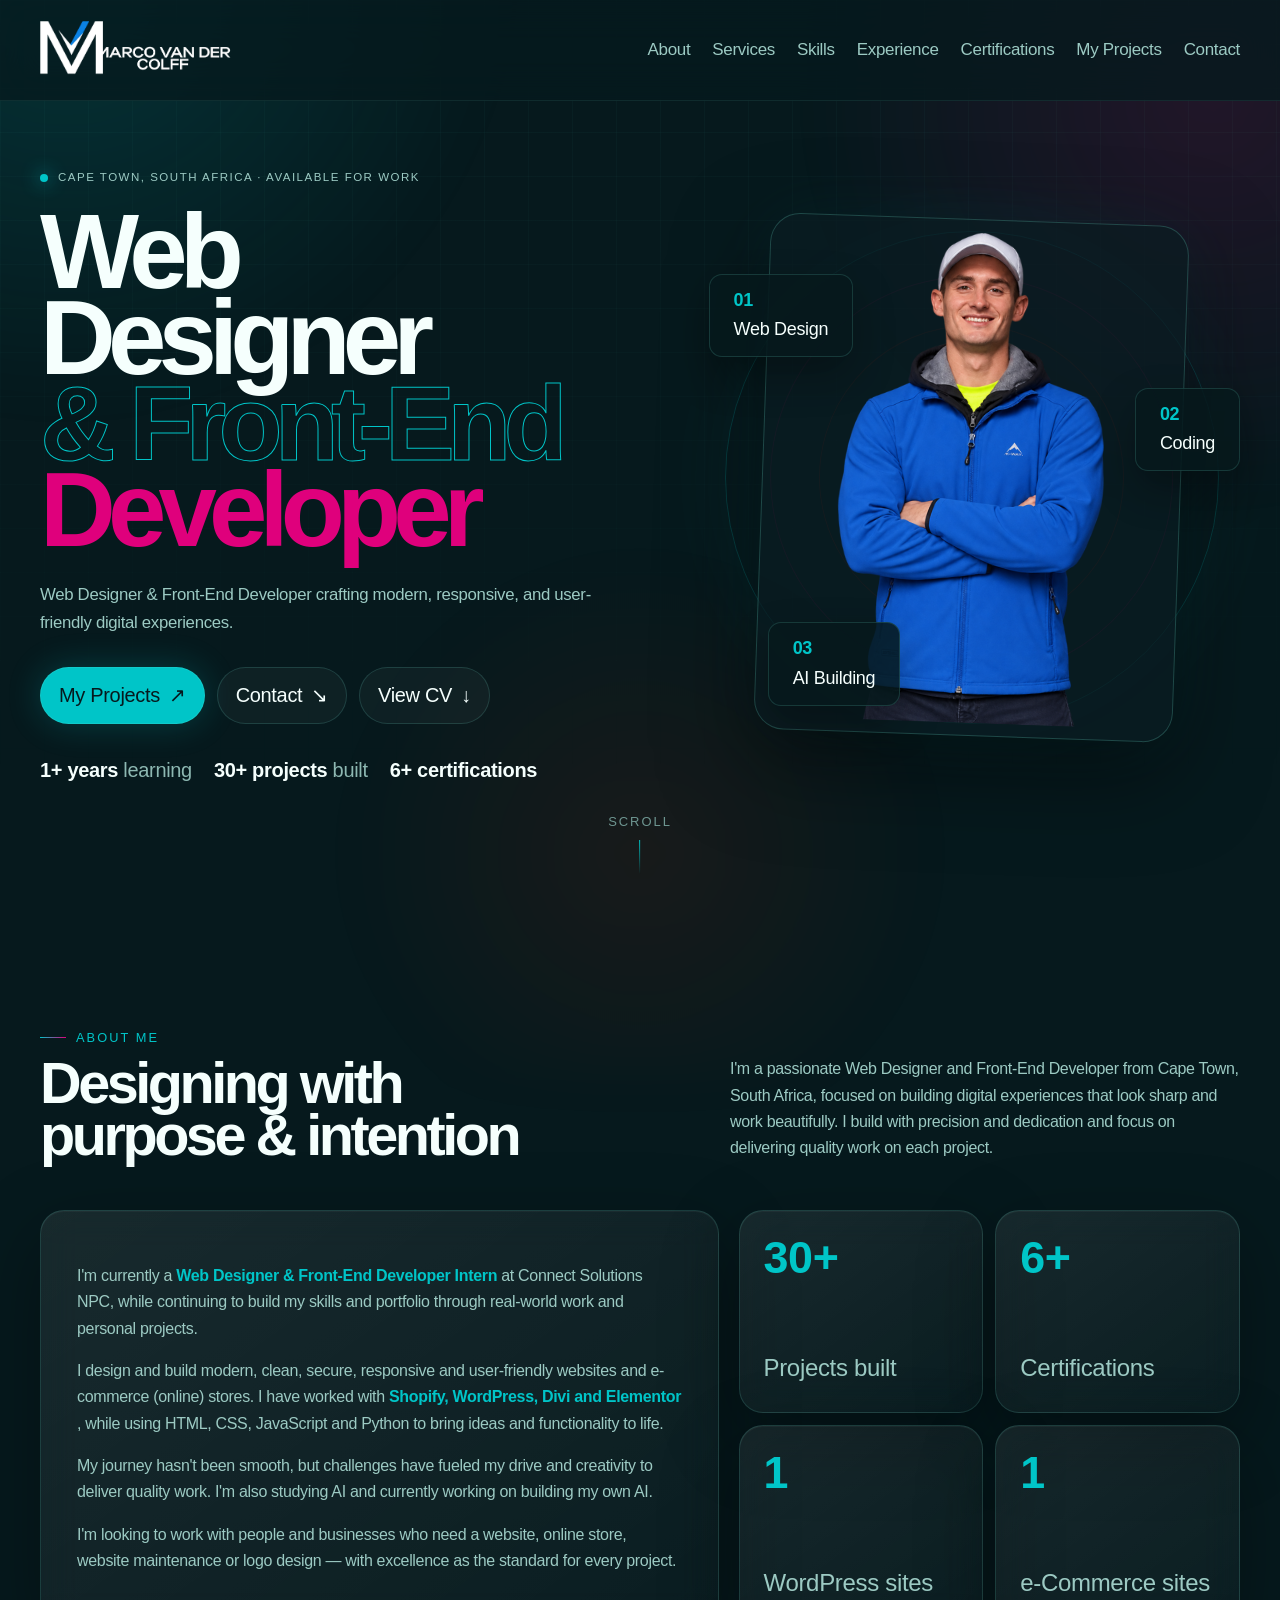
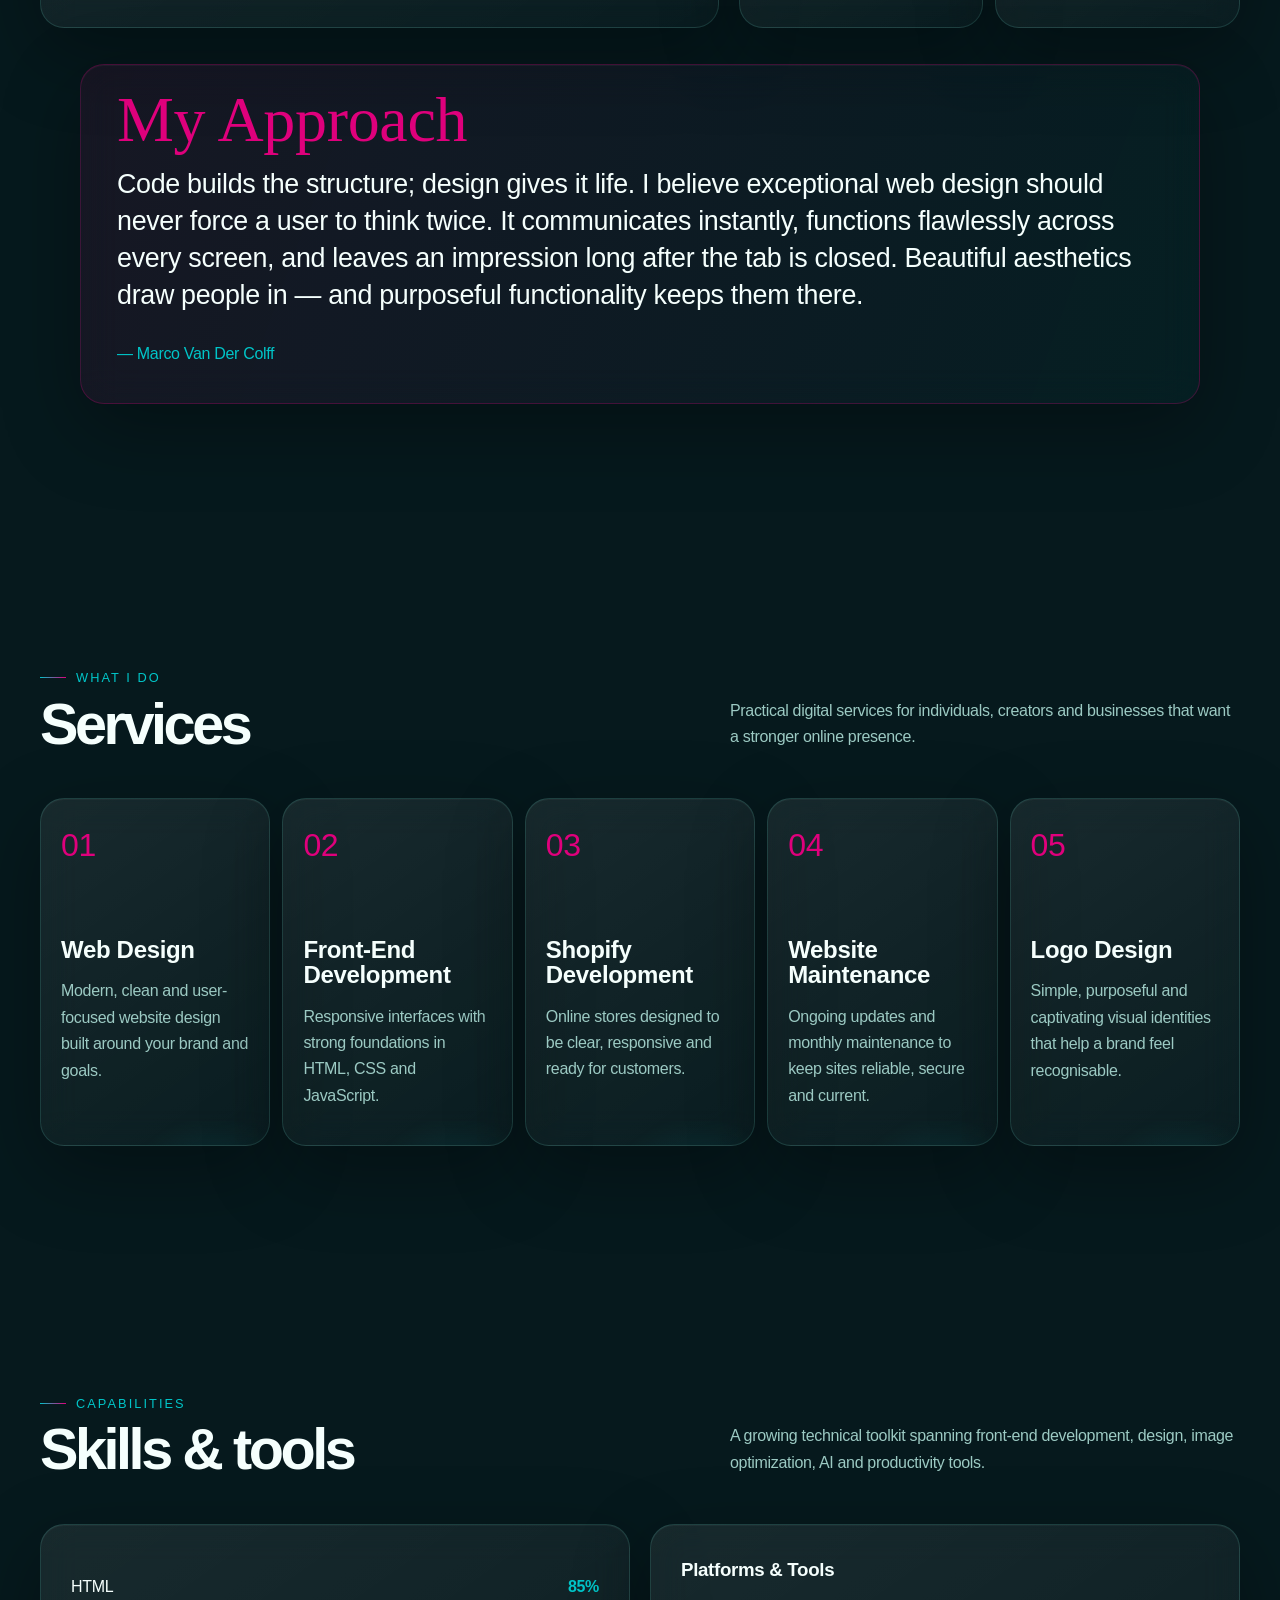
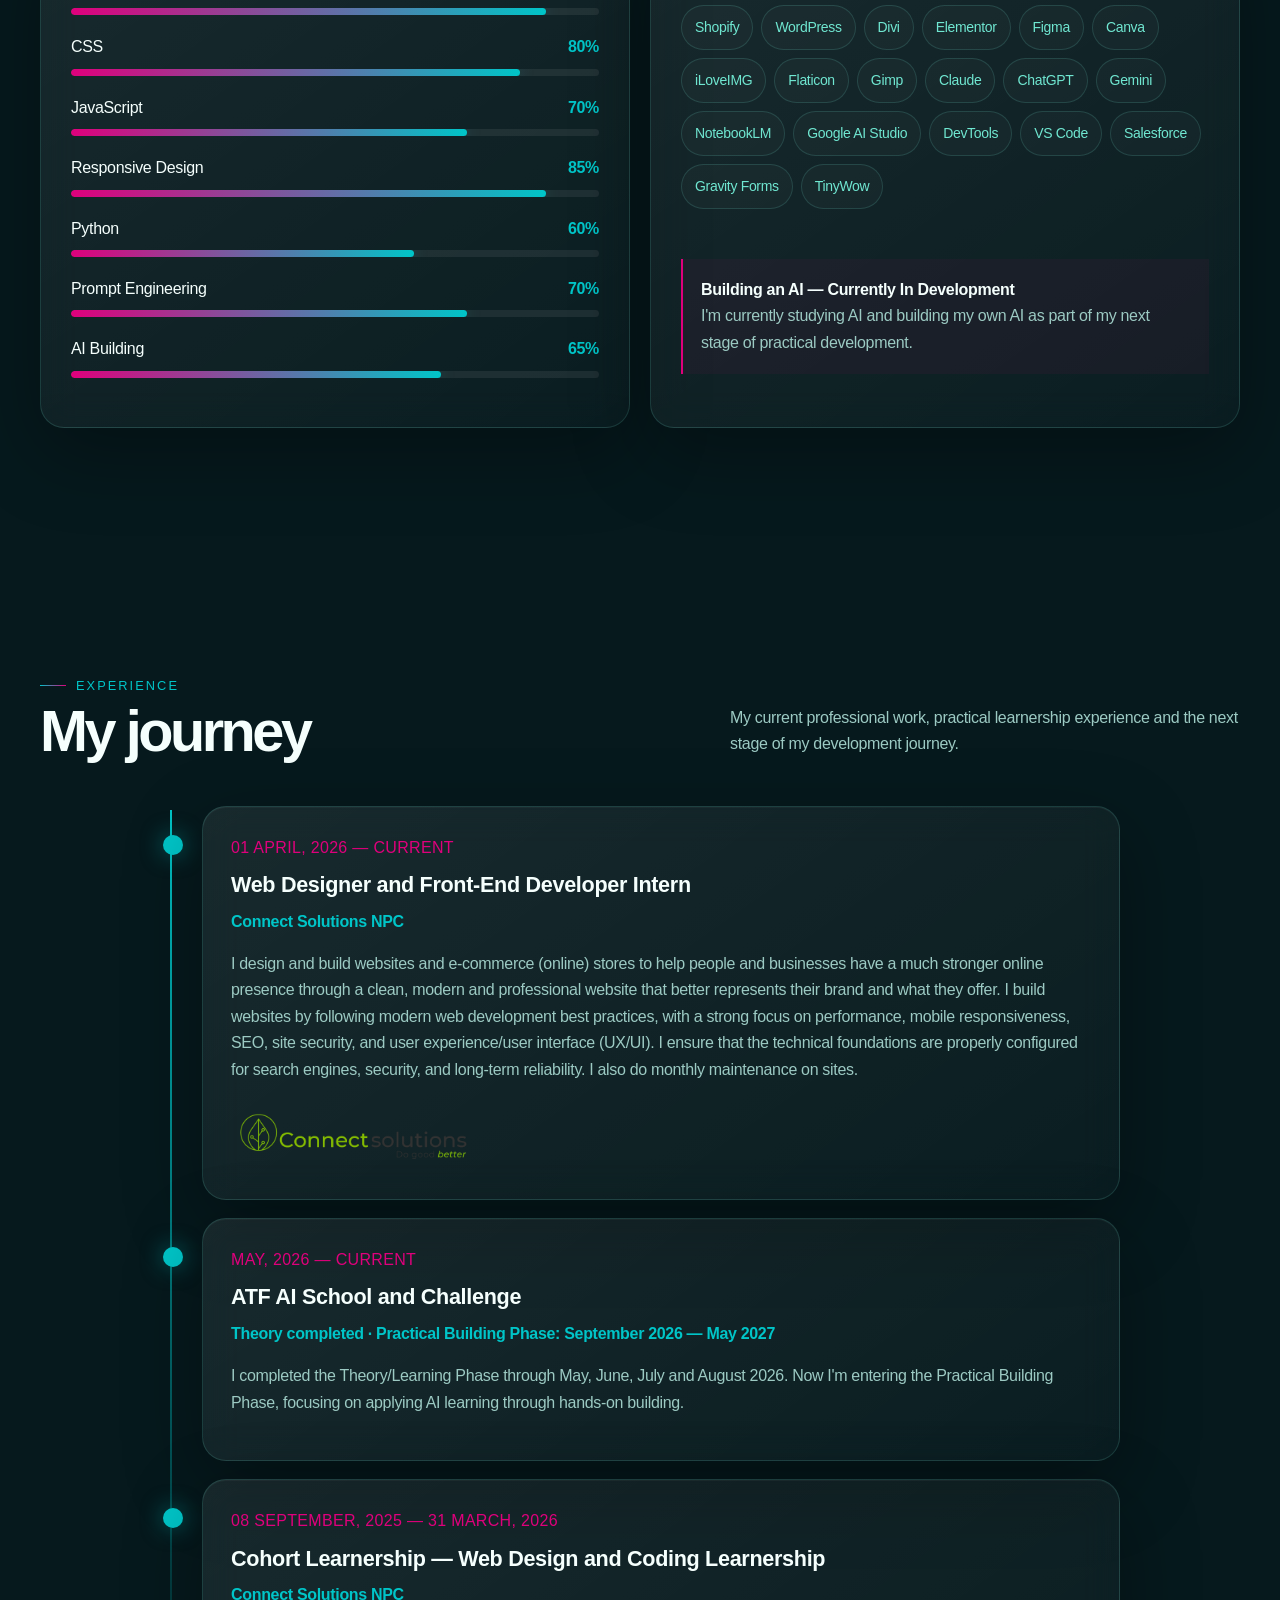
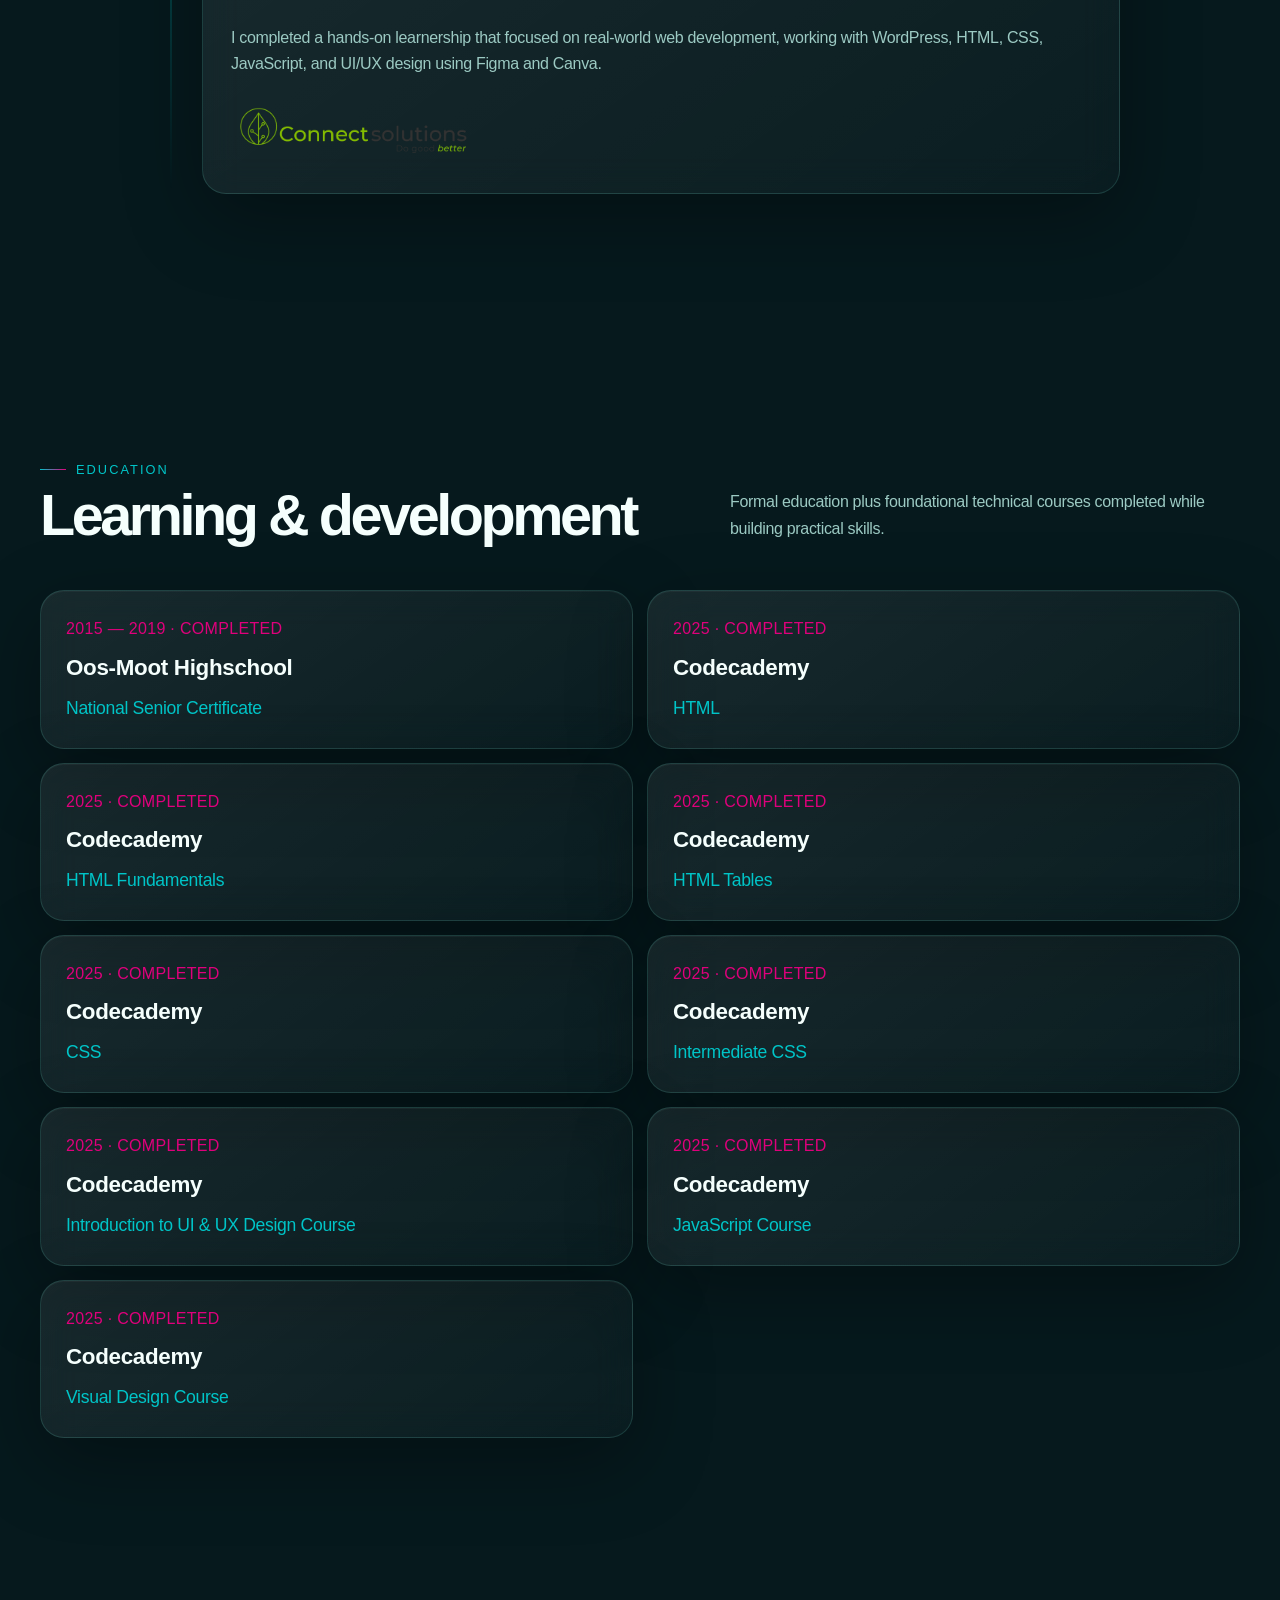
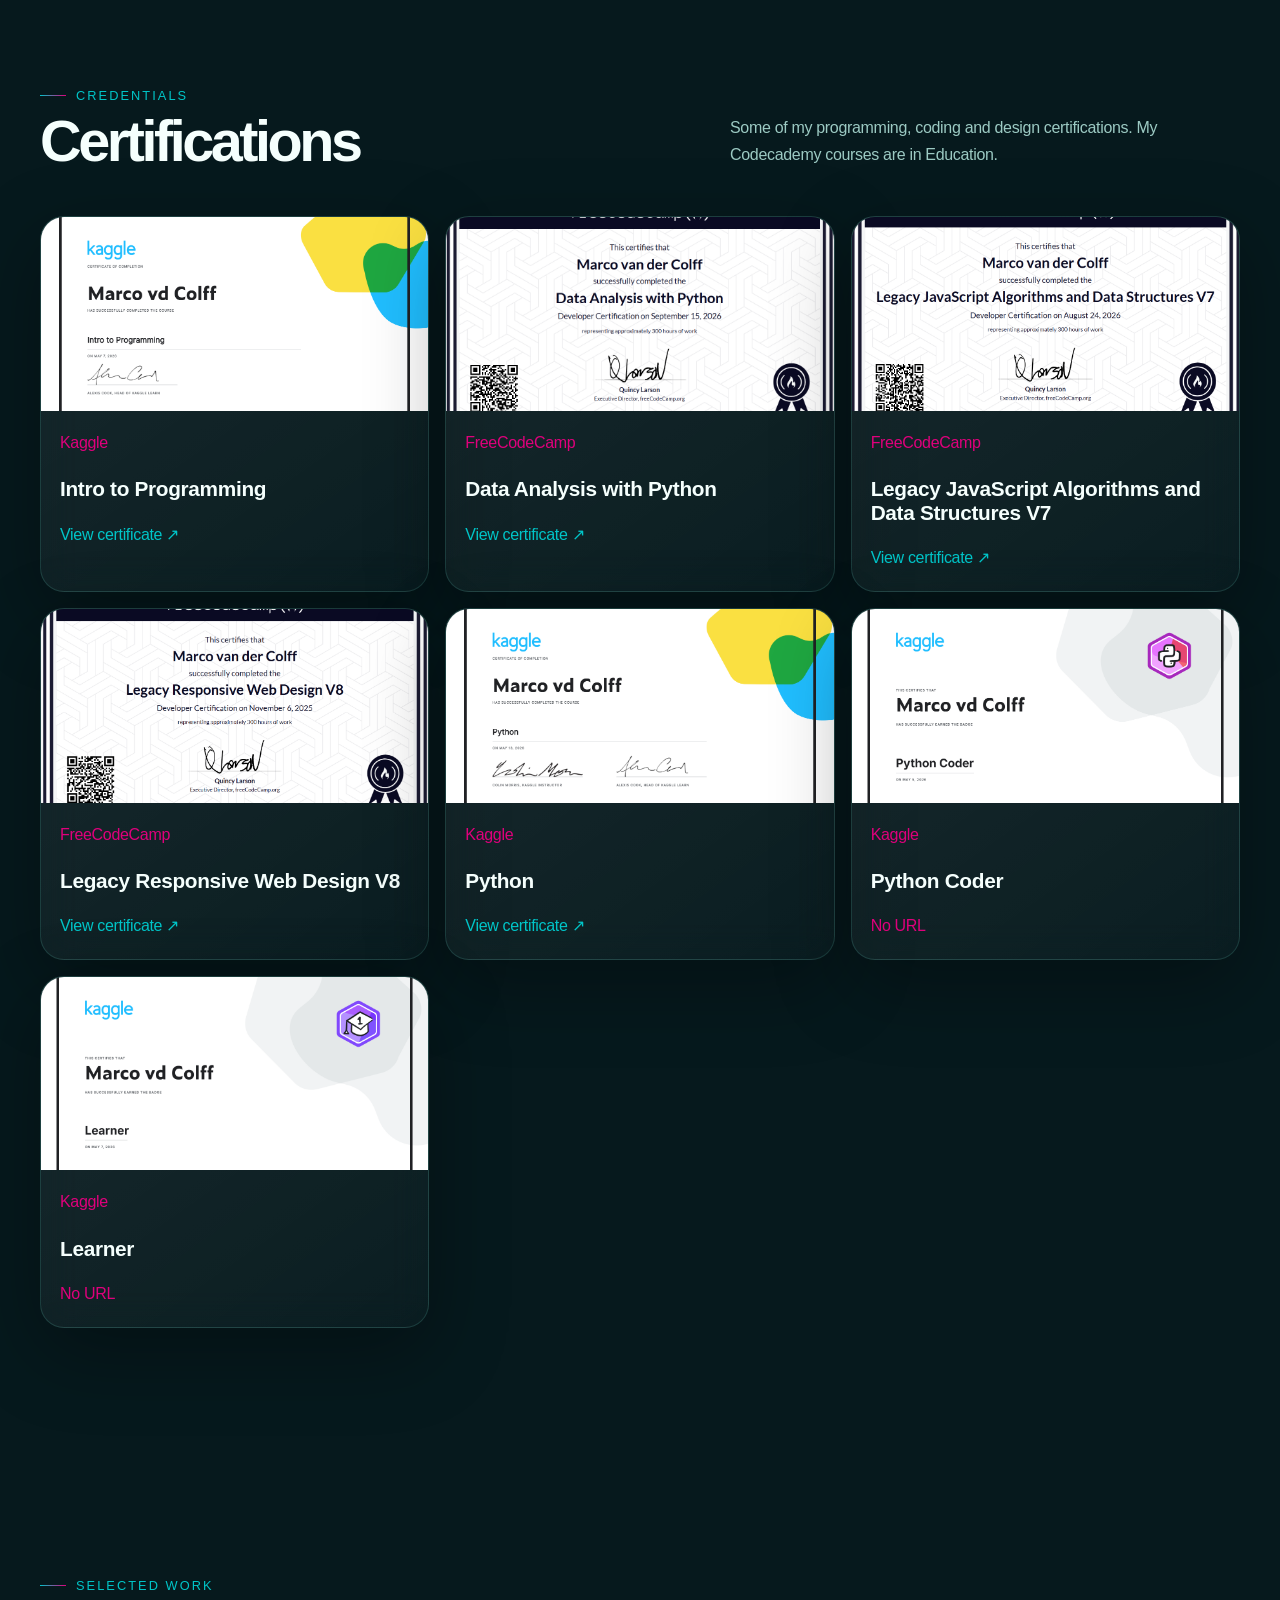
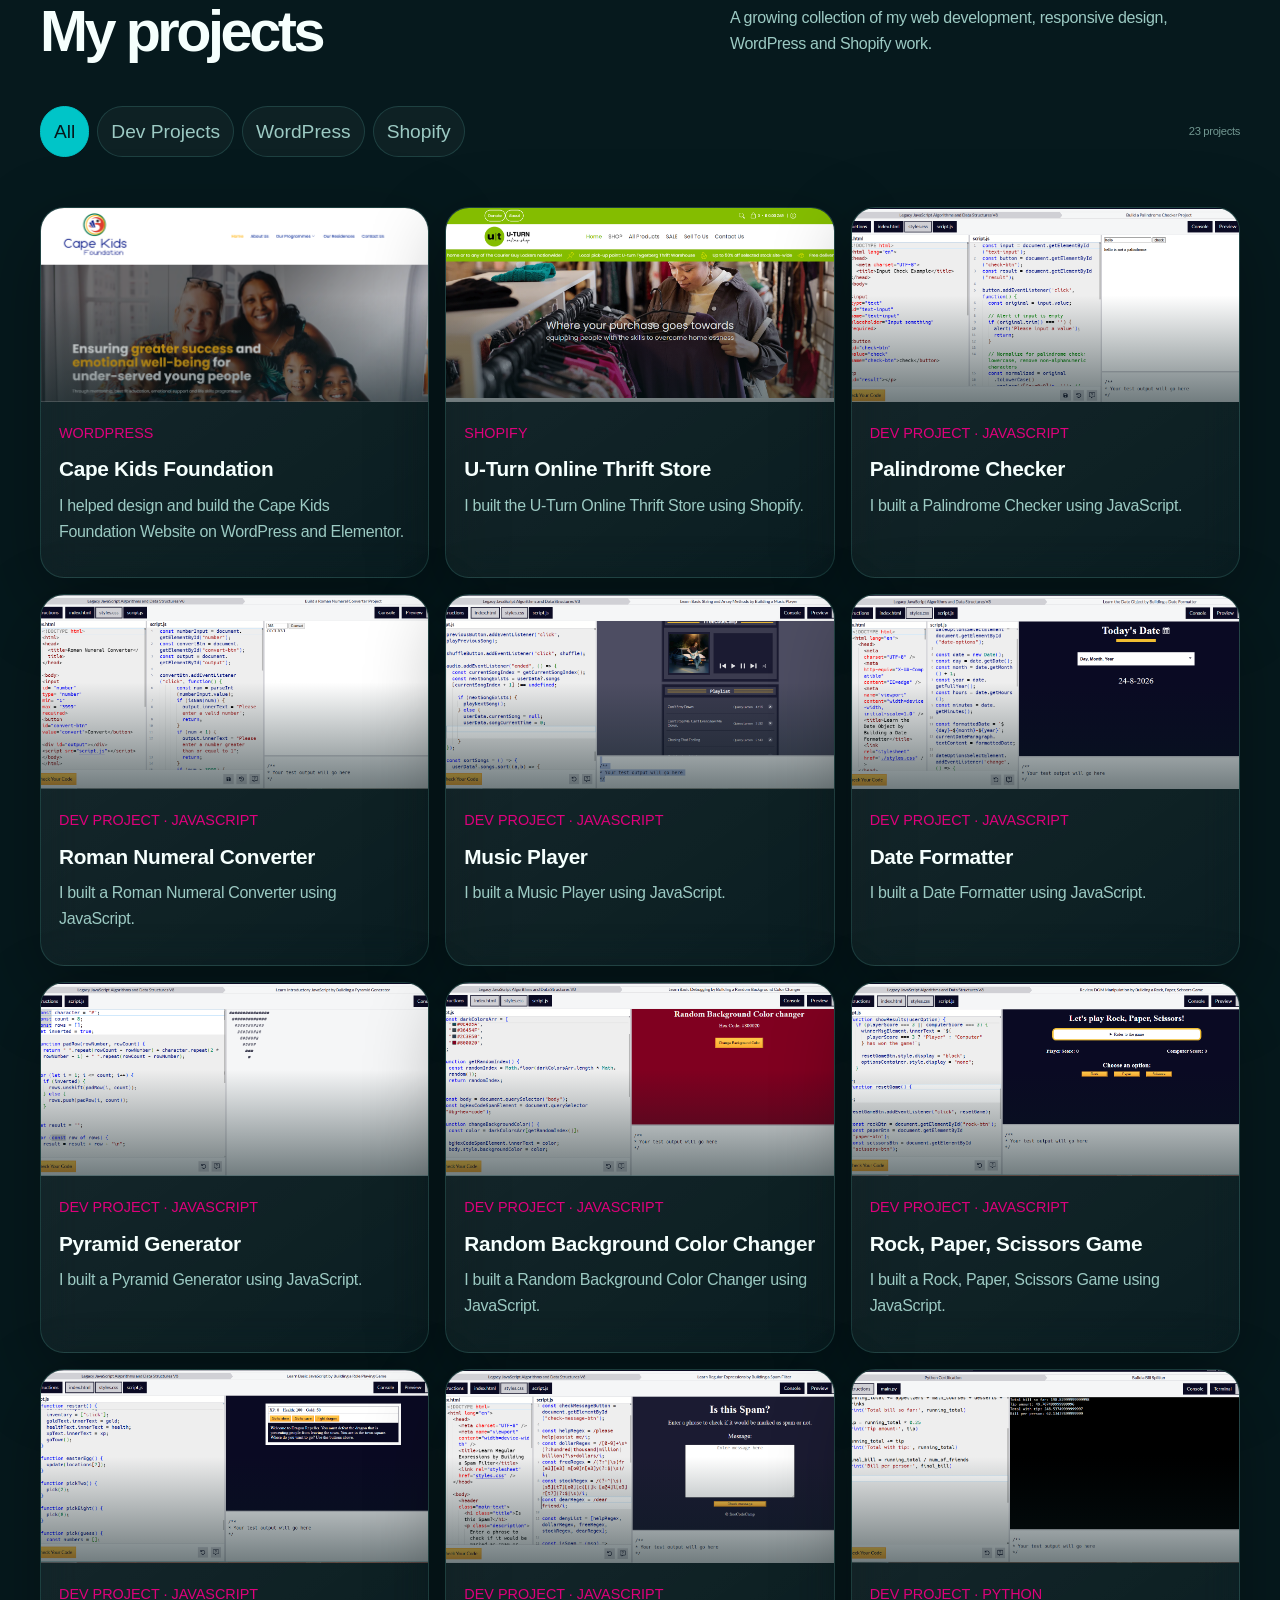
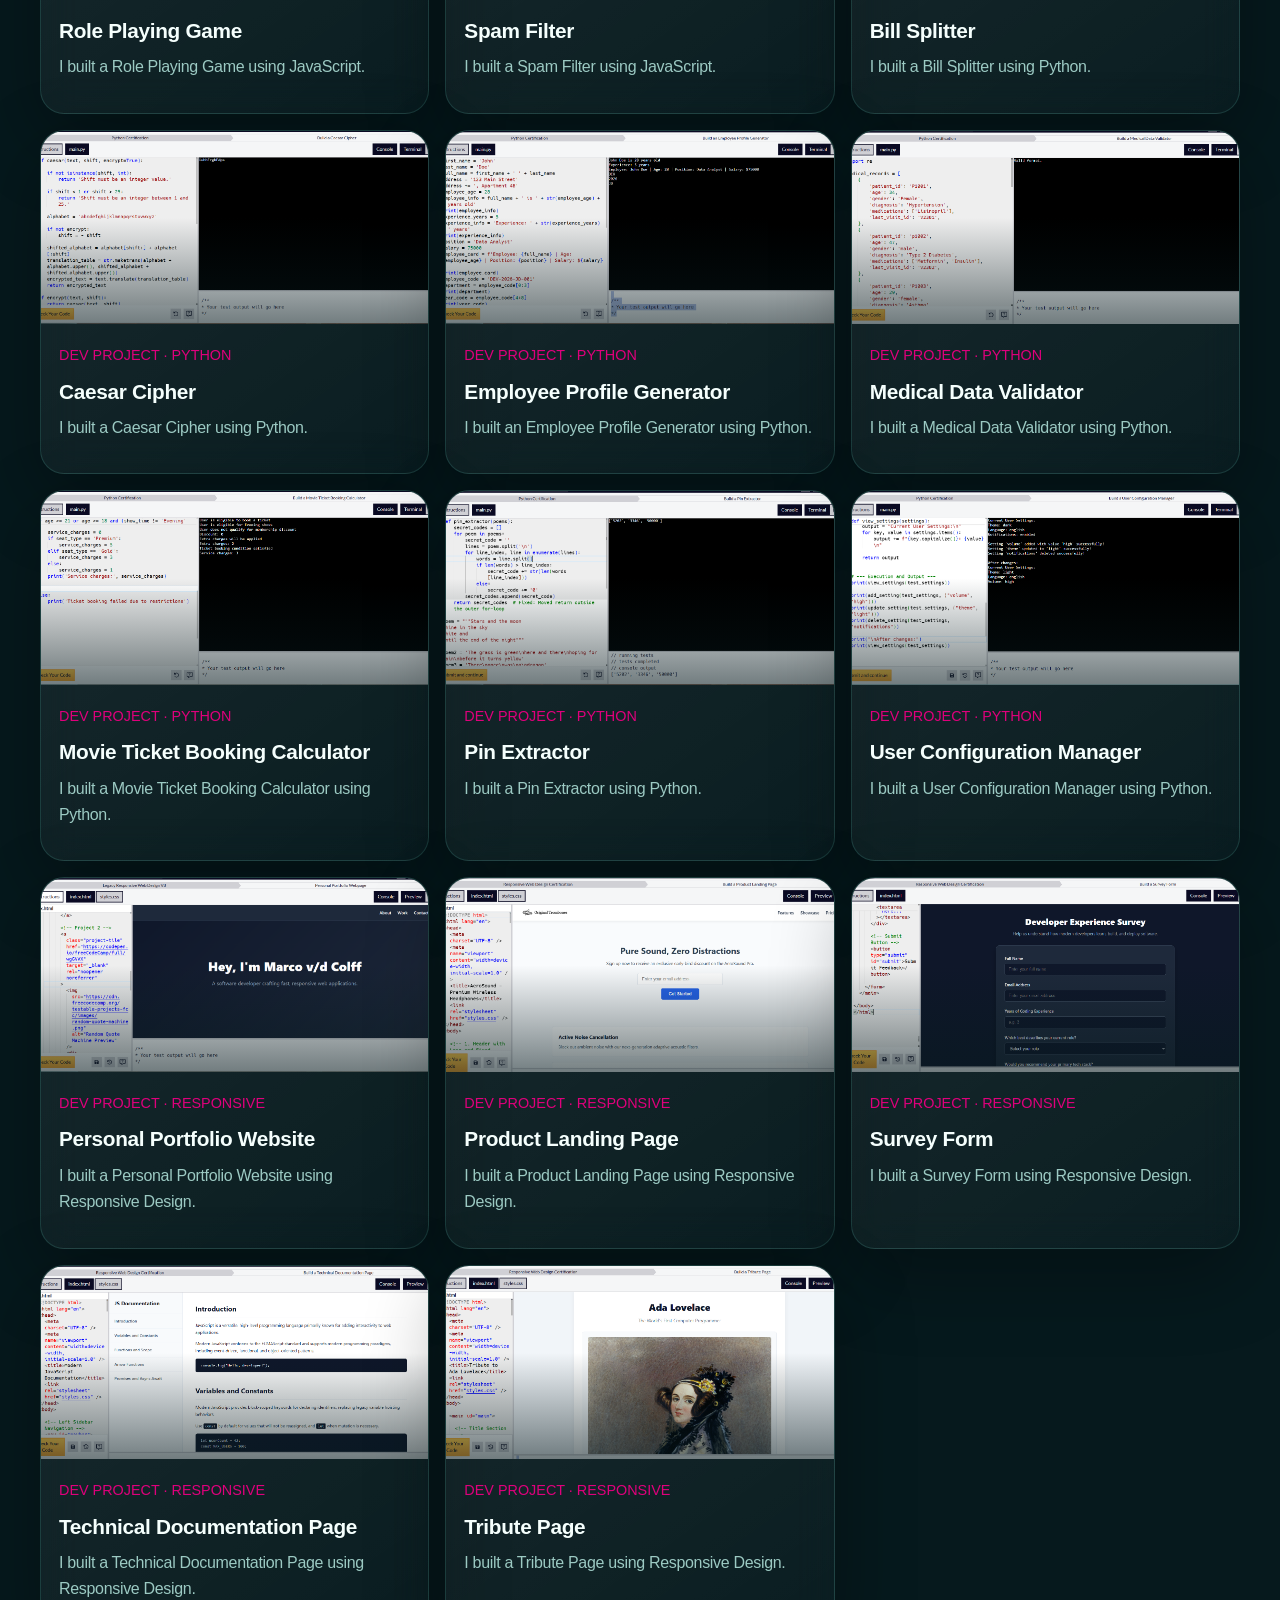
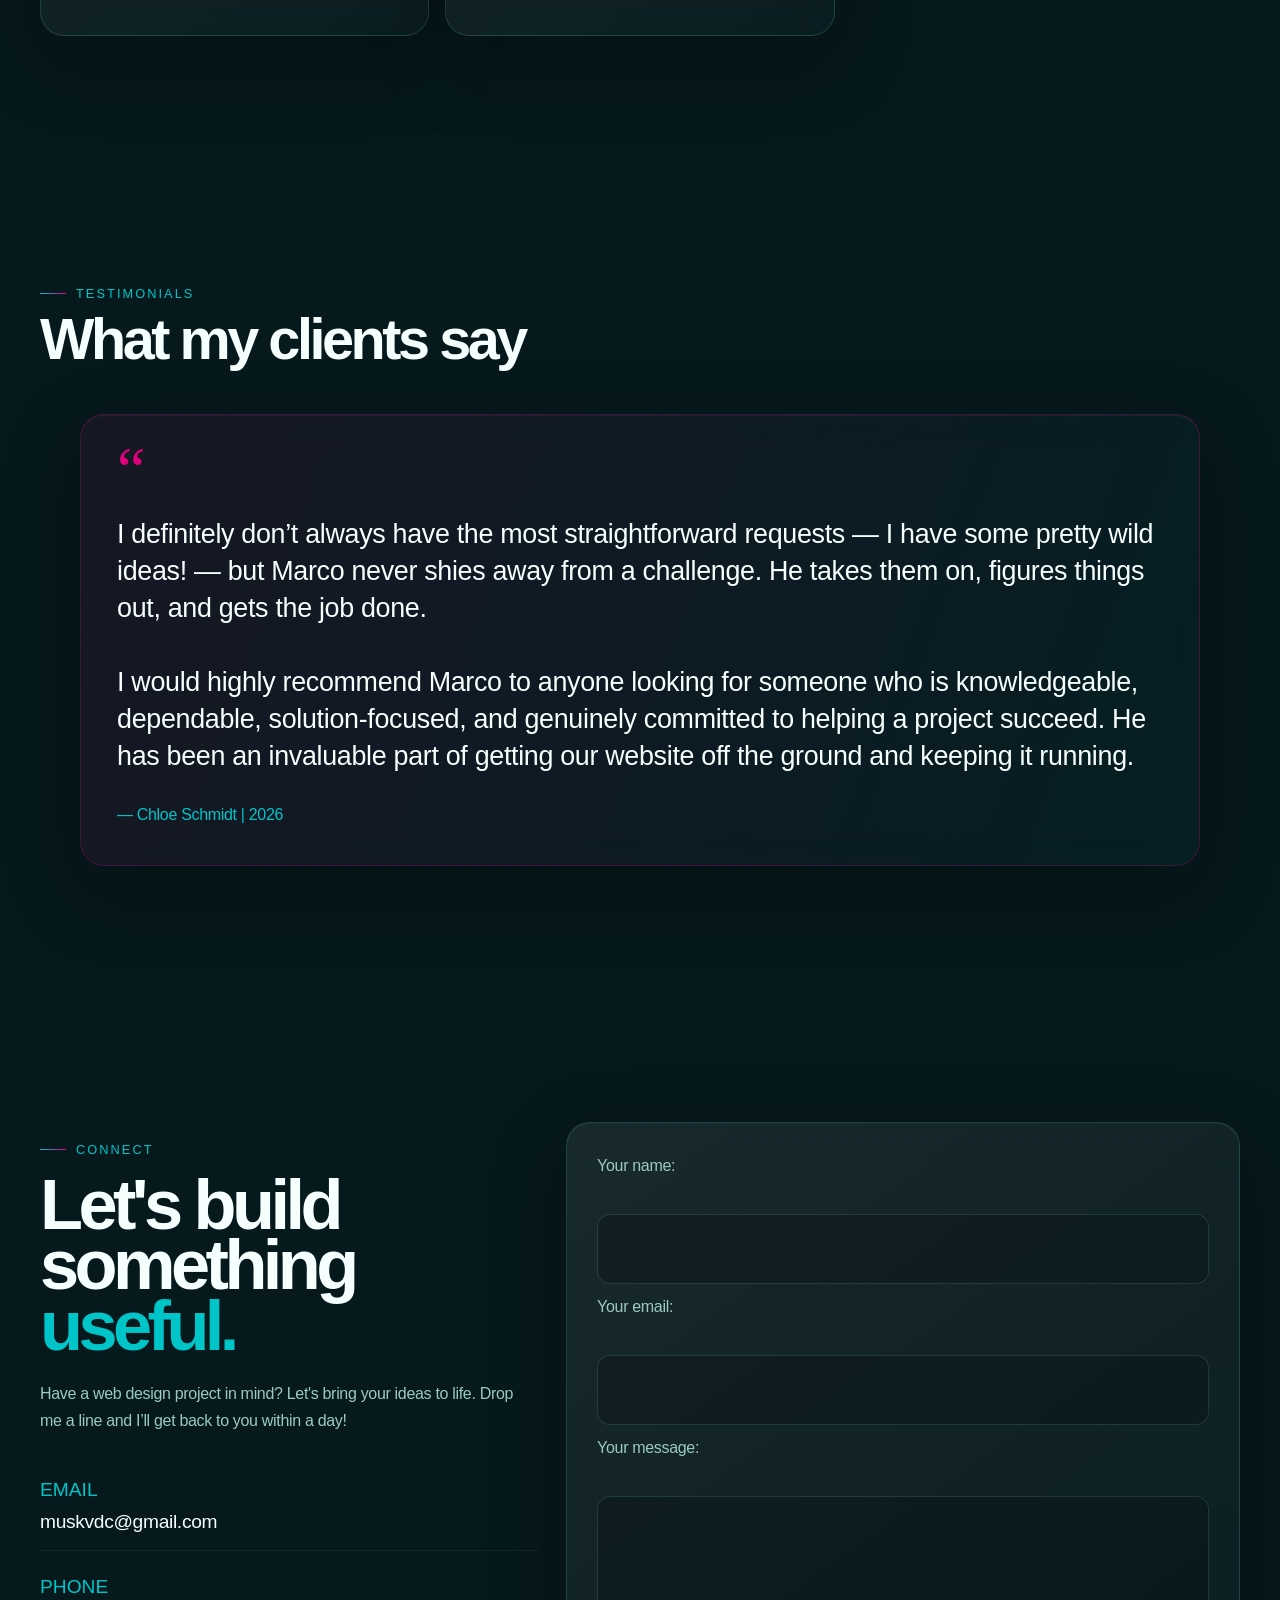
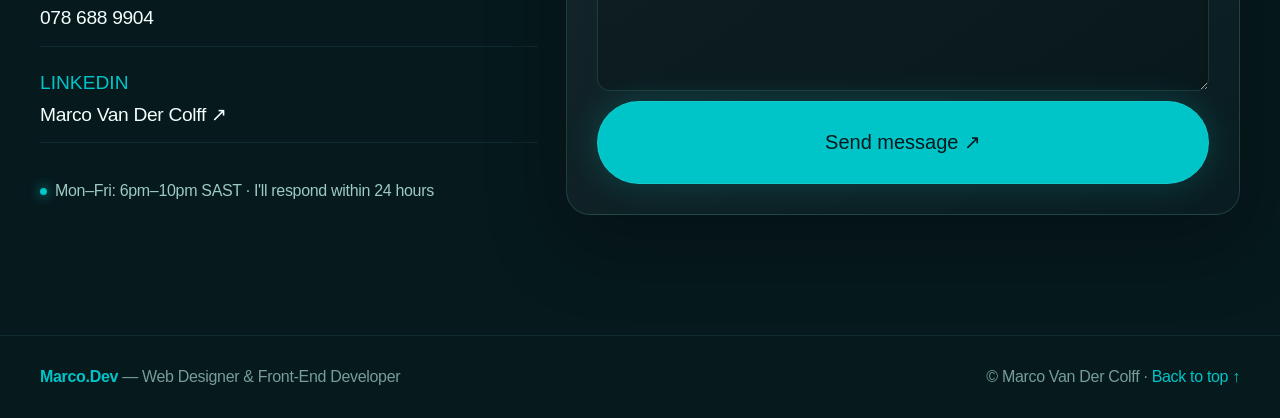
==== index.html @ 07b57081 "Certificate img .png to .PNG" ====
<!doctype html>
<html lang="en">
    <head>
        <!-- ========================================== DOCUMENT HEAD / SEO ========================================== -->
        <meta charset="utf-8">
        <meta name="viewport" content="width=device-width,initial-scale=1">
        <meta name="description" content="Marco Van Der Colff | Web Designer & Front-End Developer crafting modern, responsive, user-focused digital experiences.">
        <meta name="theme-color" content="#06191d">
        <title>
            Marco Van Der Colff | Web Designer
            &
            Front-End Developer
        </title>
         <!-- =====================================================
             EXTERNAL STYLESHEET
             ===================================================== -->
        <link rel="stylesheet" href="css/style.css">
    </head>
    <body>
        <!-- ========================================== HEADER / NAVIGATION SECTION ========================================== -->
        <header class="site-header">
            <div class="container nav">
                <a class="brand" href="#home" aria-label="Marco.Dev home">
                    <img src="images/Logo/MV Logo White.png" alt="Marco.Dev logo" onerror="this.style.display='none';this.nextElementSibling.style.display='grid'">
                    <span class="brand-mark inline-style-1">
                        MV
                    </span>
                </a>
                <nav class="navlinks" aria-label="Primary navigation">
                    <a href="#about">
                        About
                    </a>
                    <a href="#services">
                        Services
                    </a>
                    <a href="#skills">
                        Skills
                    </a>
                    <a href="#experience">
                        Experience
                    </a>
                    <a href="#certifications">
                        Certifications
                    </a>
                    <a href="#projects">
                        My Projects
                    </a>
                    <a href="#contact">
                        Contact
                    </a>
                </nav>
                <button class="menu" aria-label="Open navigation" aria-expanded="false">
                    ☰
                </button>
            </div>
        </header>
        <main>
            <!-- ========================================== HERO SECTION ========================================== -->
            <section class="hero" id="home">
                <div class="container hero-grid">
                    <div>
                        <div class="hero-kicker">
                            <i class="status-dot">
                            </i>
                            Cape Town, South Africa · Available for work
                        </div>
                        <h1>
                            Web Designer
                            <br>
                            <span class="outline">
                                &amp;
                                Front-End
                            </span>
                            <br>
                            <span class="accent">
                                Developer
                            </span>
                        </h1>
                        <p class="hero-lead">
                            Web Designer
                            &amp;
                            Front-End Developer crafting modern, responsive, and user-friendly digital experiences.
                        </p>
                        <div class="hero-actions">
                            <a class="btn btn-primary" href="#projects">
                                My Projects
                                <span>
                                    ↗
                                </span>
                            </a>
                            <a class="btn btn-ghost" href="#contact">
                                Contact
                                <span>
                                    ↘
                                </span>
                            </a>
                            <a class="btn btn-ghost" href="CV/Marco vd Colff CV Resume.pdf">
                                View CV
                                <span>
                                    ↓
                                </span>
                            </a>
                        </div>
                        <div class="hero-meta">
                            <span>
                                <strong>
                                    1+ years
                                </strong>
                                learning
                            </span>
                            <span>
                                <strong>
                                    30+ projects
                                </strong>
                                built
                            </span>
                            <span>
                                <strong>
                                    6+ certifications
                                </strong>
                            </span>
                        </div>
                    </div>
                    <div class="hero-visual">
                        <div class="orbit" aria-hidden="true">
                        </div>
                        <div class="portrait-frame">
                            <img src="images/Marco/Marco_van_der Colff_Hero_Image.png" alt="Marco Van Der Colff" onerror="this.style.display='none';this.nextElementSibling.style.display='grid'">
                            <div class="portrait-placeholder inline-style-1">
                                Hero image
                                <br>
                                images/Marco/Marco_van_der Colff_Hero_Image.PNG
                            </div>
                        </div>
                        <div class="float-card float-1">
                            <b>
                                01
                            </b>
                            Web Design
                        </div>
                        <div class="float-card float-2">
                            <b>
                                02
                            </b>
                            Coding
                        </div>
                        <div class="float-card float-3">
                            <b>
                                03
                            </b>
                            AI Building
                        </div>
                    </div>
                </div>
                <div class="scroll-cue">
                    Scroll
                </div>
            </section>
            <!-- ========================================== ABOUT SECTION ========================================== -->
            <section class="section" id="about">
                <div class="container">
                    <div class="section-head">
                        <div>
                            <div class="eyebrow">
                                About me
                            </div>
                            <h2 class="section-title">
                                Designing with
                                <br>
                                purpose
                                &amp; intention
                            </h2>
                        </div>
                        <p class="section-intro">
                            I'm a passionate Web Designer and Front-End Developer from Cape Town, South Africa, focused on building digital experiences that look sharp and work beautifully. I build with precision and dedication and focus on delivering quality work on each project.
                        </p>
                    </div>
                    <div class="about-grid">
                        <article class="glass about-copy">
                            <p>
                                I'm currently a
                                <strong>
                                    Web Designer
                                    &amp;
                                    Front-End Developer Intern
                                </strong>
                                at Connect Solutions NPC, while continuing to build my skills and portfolio through real-world work and personal projects.
                            </p>
                            <p>
                                I design and build modern, clean, secure, responsive and user-friendly websites and e-commerce (online) stores. I have worked with
                                <strong>
                                    Shopify, WordPress, Divi and Elementor
                                </strong>
                                , while using HTML, CSS, JavaScript and Python to bring ideas and functionality to life.
                            </p>
                            <p>
                                My journey hasn't been smooth, but challenges have fueled my drive and creativity to deliver quality work. I'm also studying AI and currently working on building my own AI.
                            </p>
                            <p>
                                I'm looking to work with people and businesses who need a website, online store, website maintenance or logo design — with excellence as the standard for every project.
                            </p>
                        </article>
                        <div class="stats">
                            <div class="glass stat">
                                <b>
                                    30+
                                </b>
                                <span>
                                    Projects built
                                </span>
                            </div>
                            <div class="glass stat">
                                <b>
                                    6+
                                </b>
                                <span>
                                    Certifications
                                </span>
                            </div>
                            <div class="glass stat">
                                <b>
                                    1
                                </b>
                                <span>
                                    WordPress sites
                                </span>
                            </div>
                            <div class="glass stat">
                                <b>
                                    1
                                </b>
                                <span>
                                    e-Commerce sites
                                </span>
                            </div>
                        </div>
                        <blockquote class="glass quote">
                            <div class="quote-mark">
                                My Approach
                            </div>
                            <p>
                                Code builds the structure; design gives it life. I believe exceptional web design should never force a user to think twice. It communicates instantly, functions flawlessly across every screen, and leaves an impression long after the tab is closed. Beautiful aesthetics draw people in — and purposeful functionality keeps them there.
                            </p>
                            <cite>
                                — Marco Van Der Colff
                            </cite>
                        </blockquote>
                    </div>
                </div>
            </section>
            <!-- ========================================== SERVICES SECTION ========================================== -->
            <section class="section" id="services">
                <div class="container">
                    <div class="section-head">
                        <div>
                            <div class="eyebrow">
                                What I do
                            </div>
                            <h2 class="section-title">
                                Services
                            </h2>
                        </div>
                        <p class="section-intro">
                            Practical digital services for individuals, creators and businesses that want a stronger online presence.
                        </p>
                    </div>
                    <div class="services-grid">
                        <article class="glass service">
                            <span class="service-index">
                                01
                            </span>
                            <h3>
                                Web Design
                            </h3>
                            <p>
                                Modern, clean and user-focused website design built around your brand and goals.
                            </p>
                        </article>
                        <article class="glass service">
                            <span class="service-index">
                                02
                            </span>
                            <h3>
                                Front-End Development
                            </h3>
                            <p>
                                Responsive interfaces with strong foundations in HTML, CSS and JavaScript.
                            </p>
                        </article>
                        <article class="glass service">
                            <span class="service-index">
                                03
                            </span>
                            <h3>
                                Shopify Development
                            </h3>
                            <p>
                                Online stores designed to be clear, responsive and ready for customers.
                            </p>
                        </article>
                        <article class="glass service">
                            <span class="service-index">
                                04
                            </span>
                            <h3>
                                Website Maintenance
                            </h3>
                            <p>
                                Ongoing updates and monthly maintenance to keep sites reliable, secure and current.
                            </p>
                        </article>
                        <article class="glass service">
                            <span class="service-index">
                                05
                            </span>
                            <h3>
                                Logo Design
                            </h3>
                            <p>
                                Simple, purposeful and captivating visual identities that help a brand feel recognisable.
                            </p>
                        </article>
                    </div>
                </div>
            </section>
            <!-- ========================================== SKILLS SECTION ========================================== -->
            <section class="section" id="skills">
                <div class="container">
                    <div class="section-head">
                        <div>
                            <div class="eyebrow">
                                Capabilities
                            </div>
                            <h2 class="section-title">
                                Skills
                                &amp; tools
                            </h2>
                        </div>
                        <p class="section-intro">
                            A growing technical toolkit spanning front-end development, design, image optimization, AI and productivity tools.
                        </p>
                    </div>
                    <div class="skills-layout">
                        <div class="glass skills-panel">
                            <div class="skill">
                                <div class="skill-head">
                                    <span>
                                        HTML
                                    </span>
                                    <b>
                                        85%
                                    </b>
                                </div>
                                <div class="bar">
                                    <i class="inline-style-2">
                                    </i>
                                </div>
                            </div>
                            <div class="skill">
                                <div class="skill-head">
                                    <span>
                                        CSS
                                    </span>
                                    <b>
                                        80%
                                    </b>
                                </div>
                                <div class="bar">
                                    <i class="inline-style-3">
                                    </i>
                                </div>
                            </div>
                            <div class="skill">
                                <div class="skill-head">
                                    <span>
                                        JavaScript
                                    </span>
                                    <b>
                                        70%
                                    </b>
                                </div>
                                <div class="bar">
                                    <i class="inline-style-4">
                                    </i>
                                </div>
                            </div>
                            <div class="skill">
                                <div class="skill-head">
                                    <span>
                                        Responsive Design
                                    </span>
                                    <b>
                                        85%
                                    </b>
                                </div>
                                <div class="bar">
                                    <i class="inline-style-2">
                                    </i>
                                </div>
                            </div>
                            <div class="skill">
                                <div class="skill-head">
                                    <span>
                                        Python
                                    </span>
                                    <b>
                                        60%
                                    </b>
                                </div>
                                <div class="bar">
                                    <i class="inline-style-5">
                                    </i>
                                </div>
                            </div>
                            <div class="skill">
                                <div class="skill-head">
                                    <span>
                                        Prompt Engineering
                                    </span>
                                    <b>
                                        70%
                                    </b>
                                </div>
                                <div class="bar">
                                    <i class="inline-style-4">
                                    </i>
                                </div>
                            </div>
                            <div class="skill">
                                <div class="skill-head">
                                    <span>
                                        AI Building
                                    </span>
                                    <b>
                                        65%
                                    </b>
                                </div>
                                <div class="bar">
                                    <i class="inline-style-7">
                                    </i>
                                </div>
                            </div>
                        </div>
                        <aside class="glass toolbox">
                            <h3>
                                Platforms
                                &amp; Tools
                            </h3>
                            <div class="tags">
                                <span class="tag">
                                    Shopify
                                </span>
                                <span class="tag">
                                    WordPress
                                </span>
                                <span class="tag">
                                    Divi
                                </span>
                                <span class="tag">
                                    Elementor
                                </span>
                                <span class="tag">
                                    Figma
                                </span>
                                <span class="tag">
                                    Canva
                                </span>
                                <span class="tag">
                                    iLoveIMG
                                </span>
                                <span class="tag">
                                    Flaticon
                                </span>
                                <span class="tag">
                                    Gimp
                                </span>
                                <span class="tag">
                                    Claude
                                </span>
                                <span class="tag">
                                    ChatGPT
                                </span>
                                <span class="tag">
                                    Gemini
                                </span>
                                <span class="tag">
                                    NotebookLM
                                </span>
                                <span class="tag">
                                    Google AI Studio
                                </span>
                                <span class="tag">
                                    DevTools
                                </span>
                                <span class="tag">
                                    VS Code
                                </span>
                                <span class="tag">
                                    Salesforce
                                </span>
                                <span class="tag">
                                    Gravity Forms
                                </span>
                                <span class="tag">
                                    TinyWow
                                </span>
                            </div>
                            <div class="ai-note">
                                <strong>
                                    Building an AI — Currently In Development
                                </strong>
                                <br>
                                I'm currently studying AI and building my own AI as part of my next stage of practical development.
                            </div>
                        </aside>
                    </div>
                </div>
            </section>
            <!-- ========================================== EXPERIENCE SECTION ========================================== -->
            <section class="section" id="experience">
                <div class="container">
                    <div class="section-head">
                        <div>
                            <div class="eyebrow">
                                Experience
                            </div>
                            <h2 class="section-title">
                                My journey
                            </h2>
                        </div>
                        <p class="section-intro">
                            My current professional work, practical learnership experience and the next stage of my development journey.
                        </p>
                    </div>
                    <div class="timeline">
                        <div class="timeline-item">
                            <i class="timeline-dot">
                            </i>
                            <article class="glass timeline-card">
                                <span class="date">
                                    01 April, 2026 — Current
                                </span>
                                <h3>
                                    Web Designer and Front-End Developer Intern
                                </h3>
                                <h4>
                                    Connect Solutions NPC
                                </h4>
                                <p>
                                    I design and build websites and e-commerce (online) stores to help people and businesses have a much stronger online presence through a clean, modern and professional website that better represents their brand and what they offer. I build websites by following modern web development best practices, with a strong focus on performance, mobile responsiveness, SEO, site security, and user experience/user interface (UX/UI). I ensure that the technical foundations are properly configured for search engines, security, and long-term reliability. I also do monthly maintenance on sites.
                                </p>
                                <img class="company-logo" src="images/Connect-Solutions_Logo_Nonprofit.webp" alt="Connect Solutions NPC logo">
                            </article>
                        </div>
                        <div class="timeline-item">
                            <i class="timeline-dot">
                            </i>
                            <article class="glass timeline-card">
                                <span class="date">
                                    May, 2026 — Current
                                </span>
                                <h3>
                                    ATF AI School and Challenge
                                </h3>
                                <h4>
                                    Theory completed · Practical Building Phase: September 2026 — May 2027
                                </h4>
                                <p>
                                    I completed the Theory/Learning Phase through May, June, July and August 2026. Now I'm entering the Practical Building Phase, focusing on applying AI learning through hands-on building.
                                </p>
                            </article>
                        </div>
                        <div class="timeline-item">
                            <i class="timeline-dot">
                            </i>
                            <article class="glass timeline-card">
                                <span class="date">
                                    08 September, 2025 — 31 March, 2026
                                </span>
                                <h3>
                                    Cohort Learnership — Web Design and Coding Learnership
                                </h3>
                                <h4>
                                    Connect Solutions NPC
                                </h4>
                                <p>
                                    I completed a hands-on learnership that focused on real-world web development, working with WordPress, HTML, CSS, JavaScript, and UI/UX design using Figma and Canva.
                                </p>
                                <img class="company-logo" src="images/Connect-Solutions_Logo_Nonprofit.webp" alt="Connect Solutions NPC logo">
                            </article>
                        </div>
                    </div>
                </div>
            </section>
            <!-- ========================================== EDUCATION SECTION ========================================== -->
            <section class="section" id="education">
                <div class="container">
                    <div class="section-head">
                        <div>
                            <div class="eyebrow">
                                Education
                            </div>
                            <h2 class="section-title">
                                Learning
                                &amp; development
                            </h2>
                        </div>
                        <p class="section-intro">
                            Formal education plus foundational technical courses completed while building practical skills.
                        </p>
                    </div>
                    <div class="education-grid">
                        <article class="glass education-card">
                            <span class="date">
                                2015 — 2019 · Completed
                            </span>
                            <h3>
                                Oos-Moot Highschool
                            </h3>
                            <p class="course">
                                National Senior Certificate
                            </p>
                        </article>
                        <article class="glass education-card">
                            <span class="date">
                                2025 · Completed
                            </span>
                            <h3>
                                Codecademy
                            </h3>
                            <p class="course">
                                HTML
                            </p>
                        </article>
                        <article class="glass education-card">
                            <span class="date">
                                2025 · Completed
                            </span>
                            <h3>
                                Codecademy
                            </h3>
                            <p class="course">
                                HTML Fundamentals
                            </p>
                        </article>
                        <article class="glass education-card">
                            <span class="date">
                                2025 · Completed
                            </span>
                            <h3>
                                Codecademy
                            </h3>
                            <p class="course">
                                HTML Tables
                            </p>
                        </article>
                        <article class="glass education-card">
                            <span class="date">
                                2025 · Completed
                            </span>
                            <h3>
                                Codecademy
                            </h3>
                            <p class="course">
                                CSS
                            </p>
                        </article>
                        <article class="glass education-card">
                            <span class="date">
                                2025 · Completed
                            </span>
                            <h3>
                                Codecademy
                            </h3>
                            <p class="course">
                                Intermediate CSS
                            </p>
                        </article>
                        <article class="glass education-card">
                            <span class="date">
                                2025 · Completed
                            </span>
                            <h3>
                                Codecademy
                            </h3>
                            <p class="course">
                                Introduction to UI
                                &amp;
                                UX Design Course
                            </p>
                        </article>
                        <article class="glass education-card">
                            <span class="date">
                                2025 · Completed
                            </span>
                            <h3>
                                Codecademy
                            </h3>
                            <p class="course">
                                JavaScript Course
                            </p>
                        </article>
                        <article class="glass education-card">
                            <span class="date">
                                2025 · Completed
                            </span>
                            <h3>
                                Codecademy
                            </h3>
                            <p class="course">
                                Visual Design Course
                            </p>
                        </article>
                    </div>
                </div>
            </section>
            <!-- ========================================== CERTIFICATIONS SECTION ========================================== -->
            <section class="section" id="certifications">
                <div class="container">
                    <div class="section-head">
                        <div>
                            <div class="eyebrow">
                                Credentials
                            </div>
                            <h2 class="section-title">
                                Certifications
                            </h2>
                        </div>
                        <p class="section-intro">
                            Some of my programming, coding and design certifications. My Codecademy courses are in Education.
                        </p>
                    </div>
                    <div class="cert-grid">
                        <article class="glass cert">
                            <img src="images/Certificates/Marco vd Colff - Intro to Programming Certificate.png" alt="Intro to Programming certificate">
                            <div class="cert-body">
                                <span>
                                    Kaggle
                                </span>
                                <h3>
                                    Intro to Programming
                                </h3>
                                <a href="https://www.kaggle.com/learn/certification/marcovdcolff/intro-to-programming" target="_blank" rel="noopener">
                                    View certificate ↗
                                </a>
                            </div>
                        </article>
                        <article class="glass cert">
                            <img src="images/Certificates/Marco vd Colff - Data Analysis with Python Certificate.PNG" alt="Intro to Programming certificate">
                            <div class="cert-body">
                                <span>
                                    FreeCodeCamp
                                </span>
                                <h3>
                                    Data Analysis with Python
                                </h3>
                                <a href="https://www.freecodecamp.org/certification/marcovdc/data-analysis-with-python-v7" target="_blank" rel="noopener">
                                    View certificate ↗
                                </a>
                            </div>
                        </article>
                        <article class="glass cert">
                            <img src="images/Certificates/Marco vd Colff - Legacy JavaScript Algorithms and Data Structures V7 Certificate.PNG" alt="Legacy JavaScript Algorithms and Data Structures V7 certificate">
                            <div class="cert-body">
                                <span>
                                    FreeCodeCamp
                                </span>
                                <h3>
                                    Legacy JavaScript Algorithms and Data Structures V7
                                </h3>
                                <a href="https://www.freecodecamp.org/certification/marcovdc/javascript-algorithms-and-data-structures" target="_blank" rel="noopener">
                                    View certificate ↗
                                </a>
                            </div>
                        </article>
                        <article class="glass cert">
                            <img src="images/Certificates/Marco vd Colff - Legacy Responsive Web Design V8 Certificate.PNG" alt="Legacy Responsive Web Design V8 certificate">
                            <div class="cert-body">
                                <span>
                                    FreeCodeCamp
                                </span>
                                <h3>
                                    Legacy Responsive Web Design V8
                                </h3>
                                <a href="https://www.freecodecamp.org/certification/marcovdc/responsive-web-design" target="_blank" rel="noopener">
                                    View certificate ↗
                                </a>
                            </div>
                        </article>
                        <article class="glass cert">
                            <img src="images/Certificates/Marco vd Colff - Python Certificate.png" alt="Python certificate">
                            <div class="cert-body">
                                <span>
                                    Kaggle
                                </span>
                                <h3>
                                    Python
                                </h3>
                                <a href="https://www.kaggle.com/learn/certification/marcovdcolff/python" target="_blank" rel="noopener">
                                    View certificate ↗
                                </a>
                            </div>
                        </article>
                        <article class="glass cert">
                            <img src="images/Certificates/Marco vd Colff - Python Coder.png" alt="Python Coder certificate">
                            <div class="cert-body">
                                <span>
                                    Kaggle
                                </span>
                                <h3>
                                    Python Coder
                                </h3>
                                <span>
                                    No URL
                                </span>
                            </div>
                        </article>
                        <article class="glass cert">
                            <img src="images/Certificates/Marco vd Colff - Learner.png" alt="Learner certificate">
                            <div class="cert-body">
                                <span>
                                    Kaggle
                                </span>
                                <h3>
                                    Learner
                                </h3>
                                <span>
                                    No URL
                                </span>
                            </div>
                        </article>
                    </div>
                </div>
            </section>
            <!-- ========================================== PROJECTS SECTION ========================================== -->
            <section class="section" id="projects">
                <div class="container">
                    <div class="section-head">
                        <div>
                            <div class="eyebrow">
                                Selected work
                            </div>
                            <h2 class="section-title">
                                My projects
                            </h2>
                        </div>
                        <p class="section-intro">
                            A growing collection of my web development, responsive design, WordPress and Shopify work.
                        </p>
                    </div>
                    <div class="filter-bar">
                        <div class="filters" role="group" aria-label="Project categories">
                            <button class="filter active" data-filter="all">
                                All
                            </button>
                            <button class="filter" data-filter="dev">
                                Dev Projects
                            </button>
                            <button class="filter" data-filter="wordpress">
                                WordPress
                            </button>
                            <button class="filter" data-filter="shopify">
                                Shopify
                            </button>
                        </div>
                        <span class="project-count" id="projectCount">
                        </span>
                    </div>
                    <div class="subfilters" aria-label="Development project categories" hidden>
                        <button class="subfilter active" data-sub="all">
                            All Dev Projects
                        </button>
                        <button class="subfilter" data-sub="javascript">
                            JavaScript
                        </button>
                        <button class="subfilter" data-sub="python">
                            Python
                        </button>
                        <button class="subfilter" data-sub="responsive">
                            Responsive
                        </button>
                    </div>
                    <div class="project-grid" id="projectGrid">
                        <!-- ========================================== PROJECT CARDS: WORDPRESS ========================================== -->
                        <article class="glass project" data-cat="wordpress" data-sub="">
                            <div class="project-media">
                                <img src="images/Projects/Cape Kids Foundation.PNG" alt="Cape Kids Foundation">
                            </div>
                            <div class="project-body">
                                <span class="project-type">
                                    WordPress
                                </span>
                                <h3>
                                    Cape Kids Foundation
                                </h3>
                                <p>
                                    I helped design and build the Cape Kids Foundation Website on WordPress and Elementor.
                                </p>
                            </div>
                        </article>
                        <!-- ========================================== PROJECT CARDS: SHOPIFY ========================================== -->
                        <article class="glass project" data-cat="shopify" data-sub="">
                            <div class="project-media">
                                <img src="images/Projects/U-Turn Online Thrift Store.PNG" alt="U-Turn Online Thrift Store">
                            </div>
                            <div class="project-body">
                                <span class="project-type">
                                    Shopify
                                </span>
                                <h3>
                                    U-Turn Online Thrift Store
                                </h3>
                                <p>
                                    I built the U-Turn Online Thrift Store using Shopify.
                                </p>
                            </div>
                        </article>
                        <!-- ========================================== PROJECT CARDS: JAVASCRIPT ========================================== -->
                        <article class="glass project" data-cat="dev" data-sub="javascript">
                            <div class="project-media">
                                <img src="images/Projects/JavaScript/Legacy JavaScript Algorithms and Data Structures V8 - Palindrome Checker.PNG" alt="Palindrome Checker">
                            </div>
                            <div class="project-body">
                                <span class="project-type">
                                    Dev Project · JavaScript
                                </span>
                                <h3>
                                    Palindrome Checker
                                </h3>
                                <p>
                                    I built a Palindrome Checker using JavaScript.
                                </p>
                            </div>
                        </article>
                        <article class="glass project" data-cat="dev" data-sub="javascript">
                            <div class="project-media">
                                <img src="images/Projects/JavaScript/Legacy JavaScript Algorithms and Data Structures V8 - Roman Numeral Converter.PNG" alt="Roman Numeral Converter">
                            </div>
                            <div class="project-body">
                                <span class="project-type">
                                    Dev Project · JavaScript
                                </span>
                                <h3>
                                    Roman Numeral Converter
                                </h3>
                                <p>
                                    I built a Roman Numeral Converter using JavaScript.
                                </p>
                            </div>
                        </article>
                        <article class="glass project" data-cat="dev" data-sub="javascript">
                            <div class="project-media">
                                <img src="images/Projects/JavaScript/Legacy JavaScript Algorithms and Data Structures V8 - Music Player.PNG" alt="Music Player">
                            </div>
                            <div class="project-body">
                                <span class="project-type">
                                    Dev Project · JavaScript
                                </span>
                                <h3>
                                    Music Player
                                </h3>
                                <p>
                                    I built a Music Player using JavaScript.
                                </p>
                            </div>
                        </article>
                        <article class="glass project" data-cat="dev" data-sub="javascript">
                            <div class="project-media">
                                <img src="images/Projects/JavaScript/Legacy JavaScript Algorithms and Data Structures V8 - Date Formatter.PNG" alt="Date Formatter">
                            </div>
                            <div class="project-body">
                                <span class="project-type">
                                    Dev Project · JavaScript
                                </span>
                                <h3>
                                    Date Formatter
                                </h3>
                                <p>
                                    I built a Date Formatter using JavaScript.
                                </p>
                            </div>
                        </article>
                        <article class="glass project" data-cat="dev" data-sub="javascript">
                            <div class="project-media">
                                <img src="images/Projects/JavaScript/Legacy JavaScript Algorithms and Data Structures V8 - Pyramid Generator.PNG" alt="Pyramid Generator">
                            </div>
                            <div class="project-body">
                                <span class="project-type">
                                    Dev Project · JavaScript
                                </span>
                                <h3>
                                    Pyramid Generator
                                </h3>
                                <p>
                                    I built a Pyramid Generator using JavaScript.
                                </p>
                            </div>
                        </article>
                        <article class="glass project" data-cat="dev" data-sub="javascript">
                            <div class="project-media">
                                <img src="images/Projects/JavaScript/Legacy JavaScript Algorithms and Data Structures V8 - Random Background Color Changer.PNG" alt="Random Background Color Changer">
                            </div>
                            <div class="project-body">
                                <span class="project-type">
                                    Dev Project · JavaScript
                                </span>
                                <h3>
                                    Random Background Color Changer
                                </h3>
                                <p>
                                    I built a Random Background Color Changer using JavaScript.
                                </p>
                            </div>
                        </article>
                        <article class="glass project" data-cat="dev" data-sub="javascript">
                            <div class="project-media">
                                <img src="images/Projects/JavaScript/Legacy JavaScript Algorithms and Data Structures V8 - Rock, Paper, Scissors Game.PNG" alt="Rock Paper Scissors Game">
                            </div>
                            <div class="project-body">
                                <span class="project-type">
                                    Dev Project · JavaScript
                                </span>
                                <h3>
                                    Rock, Paper, Scissors Game
                                </h3>
                                <p>
                                    I built a Rock, Paper, Scissors Game using JavaScript.
                                </p>
                            </div>
                        </article>
                        <article class="glass project" data-cat="dev" data-sub="javascript">
                            <div class="project-media">
                                <img src="images/Projects/JavaScript/Legacy JavaScript Algorithms and Data Structures V8 - Role Playing Game.PNG" alt="Role Playing Game">
                            </div>
                            <div class="project-body">
                                <span class="project-type">
                                    Dev Project · JavaScript
                                </span>
                                <h3>
                                    Role Playing Game
                                </h3>
                                <p>
                                    I built a Role Playing Game using JavaScript.
                                </p>
                            </div>
                        </article>
                        <article class="glass project" data-cat="dev" data-sub="javascript">
                            <div class="project-media">
                                <img src="images/Projects/JavaScript/Legacy JavaScript Algorithms and Data Structures V8 - Spam Filter.PNG" alt="Spam Filter">
                            </div>
                            <div class="project-body">
                                <span class="project-type">
                                    Dev Project · JavaScript
                                </span>
                                <h3>
                                    Spam Filter
                                </h3>
                                <p>
                                    I built a Spam Filter using JavaScript.
                                </p>
                            </div>
                        </article>
                        <!-- ========================================== PROJECT CARDS: PYTHON ========================================== -->
                        <article class="glass project" data-cat="dev" data-sub="python">
                            <div class="project-media">
                                <img src="images/Projects/Python/Python - Bill Splitter.PNG" alt="Bill Splitter">
                            </div>
                            <div class="project-body">
                                <span class="project-type">
                                    Dev Project · Python
                                </span>
                                <h3>
                                    Bill Splitter
                                </h3>
                                <p>
                                    I built a Bill Splitter using Python.
                                </p>
                            </div>
                        </article>
                        <article class="glass project" data-cat="dev" data-sub="python">
                            <div class="project-media">
                                <img src="images/Projects/Python/Python - Caesar Cipher.PNG" alt="Caesar Cipher">
                            </div>
                            <div class="project-body">
                                <span class="project-type">
                                    Dev Project · Python
                                </span>
                                <h3>
                                    Caesar Cipher
                                </h3>
                                <p>
                                    I built a Caesar Cipher using Python.
                                </p>
                            </div>
                        </article>
                        <article class="glass project" data-cat="dev" data-sub="python">
                            <div class="project-media">
                                <img src="images/Projects/Python/Python - Employee Profile Generator.PNG" alt="Employee Profile Generator">
                            </div>
                            <div class="project-body">
                                <span class="project-type">
                                    Dev Project · Python
                                </span>
                                <h3>
                                    Employee Profile Generator
                                </h3>
                                <p>
                                    I built an Employee Profile Generator using Python.
                                </p>
                            </div>
                        </article>
                        <article class="glass project" data-cat="dev" data-sub="python">
                            <div class="project-media">
                                <img src="images/Projects/Python/Python - Medical Data Validator.PNG" alt="Medical Data Validator">
                            </div>
                            <div class="project-body">
                                <span class="project-type">
                                    Dev Project · Python
                                </span>
                                <h3>
                                    Medical Data Validator
                                </h3>
                                <p>
                                    I built a Medical Data Validator using Python.
                                </p>
                            </div>
                        </article>
                        <article class="glass project" data-cat="dev" data-sub="python">
                            <div class="project-media">
                                <img src="images/Projects/Python/Python - Movie Ticket Booking Calculator.PNG" alt="Movie Ticket Booking Calculator">
                            </div>
                            <div class="project-body">
                                <span class="project-type">
                                    Dev Project · Python
                                </span>
                                <h3>
                                    Movie Ticket Booking Calculator
                                </h3>
                                <p>
                                    I built a Movie Ticket Booking Calculator using Python.
                                </p>
                            </div>
                        </article>
                        <article class="glass project" data-cat="dev" data-sub="python">
                            <div class="project-media">
                                <img src="images/Projects/Python/Python - Pin Extractor.PNG" alt="Pin Extractor">
                            </div>
                            <div class="project-body">
                                <span class="project-type">
                                    Dev Project · Python
                                </span>
                                <h3>
                                    Pin Extractor
                                </h3>
                                <p>
                                    I built a Pin Extractor using Python.
                                </p>
                            </div>
                        </article>
                        <article class="glass project" data-cat="dev" data-sub="python">
                            <div class="project-media">
                                <img src="images/Projects/Python/Python - User Configuration Manager.PNG" alt="User Configuration Manager">
                            </div>
                            <div class="project-body">
                                <span class="project-type">
                                    Dev Project · Python
                                </span>
                                <h3>
                                    User Configuration Manager
                                </h3>
                                <p>
                                    I built a User Configuration Manager using Python.
                                </p>
                            </div>
                        </article>
                        <!-- ========================================== PROJECT CARDS: RESPONSIVE ========================================== -->
                        <article class="glass project" data-cat="dev" data-sub="responsive">
                            <div class="project-media">
                                <img src="images/Projects/Responsive/Legacy Responsive Web Design - Personal Portfolio Website.PNG" alt="Personal Portfolio Website">
                            </div>
                            <div class="project-body">
                                <span class="project-type">
                                    Dev Project · Responsive
                                </span>
                                <h3>
                                    Personal Portfolio Website
                                </h3>
                                <p>
                                    I built a Personal Portfolio Website using Responsive Design.
                                </p>
                            </div>
                        </article>
                        <article class="glass project" data-cat="dev" data-sub="responsive">
                            <div class="project-media">
                                <img src="images/Projects/Responsive/Legacy Responsive Web Design - Product Landing Page.PNG" alt="Product Landing Page">
                            </div>
                            <div class="project-body">
                                <span class="project-type">
                                    Dev Project · Responsive
                                </span>
                                <h3>
                                    Product Landing Page
                                </h3>
                                <p>
                                    I built a Product Landing Page using Responsive Design.
                                </p>
                            </div>
                        </article>
                        <article class="glass project" data-cat="dev" data-sub="responsive">
                            <div class="project-media">
                                <img src="images/Projects/Responsive/Legacy Responsive Web Design -Survey Form.PNG" alt="Survey Form">
                            </div>
                            <div class="project-body">
                                <span class="project-type">
                                    Dev Project · Responsive
                                </span>
                                <h3>
                                    Survey Form
                                </h3>
                                <p>
                                    I built a Survey Form using Responsive Design.
                                </p>
                            </div>
                        </article>
                        <article class="glass project" data-cat="dev" data-sub="responsive">
                            <div class="project-media">
                                <img src="images/Projects/Responsive/Legacy Responsive Web Design -Technical Documentation Page.PNG" alt="Technical Documentation Page">
                            </div>
                            <div class="project-body">
                                <span class="project-type">
                                    Dev Project · Responsive
                                </span>
                                <h3>
                                    Technical Documentation Page
                                </h3>
                                <p>
                                    I built a Technical Documentation Page using Responsive Design.
                                </p>
                            </div>
                        </article>
                        <article class="glass project" data-cat="dev" data-sub="responsive">
                            <div class="project-media">
                                <img src="images/Projects/Responsive/Legacy Responsive Web Design -Tribute Page.PNG" alt="Tribute Page">
                            </div>
                            <div class="project-body">
                                <span class="project-type">
                                    Dev Project · Responsive
                                </span>
                                <h3>
                                    Tribute Page
                                </h3>
                                <p>
                                    I built a Tribute Page using Responsive Design.
                                </p>
                            </div>
                        </article>
                    </div>
                </div>
            </section>

            <!-- ========================================== Testimonial SECTION ========================================== -->
            <section class="section" id="testimonials">
                <div class="container">
                    <div class="section-head">
                        <div>
                            <div class="eyebrow">
                                Testimonials
                            </div>
                            <h2 class="section-title">
                                What my clients say
                            </h2>
                        </div>
                    </div>
                    <blockquote class="glass quote">
                            <div class="quote-mark">
                                “
                            </div>
                            <p>
                                I definitely don’t always have the most straightforward requests — I have some pretty wild ideas! — but
                                Marco never shies away from a challenge. He takes them on, figures things out, and gets the job done.<br><br>
                                I would highly recommend Marco to anyone looking for someone who is knowledgeable, dependable,
                                solution-focused, and genuinely committed to helping a project succeed. He has been an invaluable part of
                                getting our website off the ground and keeping it running.
                            </p>
                            <cite>
                                — Chloe Schmidt | 2026
                            </cite>
                        </blockquote>
                </div>
            </section>
            <!-- ========================================== CONNECT / CONTACT SECTION ========================================== -->
            <section class="section" id="contact">
                <div class="container contact-grid">
                    <div class="contact-copy">
                        <div class="eyebrow">
                            Connect
                        </div>
                        <h2 class="contact-title">
                            Let's build
                            <br>
                            something
                            <br>
                            <span class="inline-style-8">
                                useful.
                            </span>
                        </h2>
                        <p>
                            Have a web design project in mind? Let's bring your ideas to life. Drop me a line and I’ll get back to you within a day!
                        </p>
                        <div class="details">
                            <div class="detail">
                                <small>
                                    Email
                                </small>
                                <a href="mailto:muskvdc@gmail.com">
                                    muskvdc@gmail.com
                                </a>
                            </div>
                            <div class="detail">
                                <small>
                                    Phone
                                </small>
                                <a href="tel:+27786889904">
                                    078 688 9904
                                </a>
                            </div>
                            <div class="detail">
                                <small>
                                    LinkedIn
                                </small>
                                <a href="https://www.linkedin.com/in/marco-van-der-colff-758772395/" target="_blank" rel="noopener">
                                    Marco Van Der Colff ↗
                                </a>
                            </div>
                        </div>
                        <div class="availability">
                            <i>
                            </i>
                            Mon–Fri: 6pm–10pm SAST · I'll respond within 24 hours
                        </div>
                    </div>
                    <form class="glass contact-form" action="https://formspree.io/f/mdekelkz" method="POST">
                        <label for="name">
                            Your name:
                        </label>
                        <input id="name" name="Name" autocomplete="name" required>
                        <label for="email">
                            Your email:
                        </label>
                        <input id="email" name="Email" type="email" autocomplete="email" required>
                        <label for="message">
                            Your message:
                        </label>
                        <textarea id="message" name="Message" placeholder="Your message..." required>
                        </textarea>
                        <button class="btn btn-primary" type="submit">
                            Send message ↗
                        </button>
                    </form>
                </div>
            </section>
        </main>

        <!-- modify this form HTML and place wherever you want your form -->

        <!-- ========================================== FOOTER SECTION ========================================== -->
        <footer>
            <div class="container footer-row">
                <span>
                    <strong>
                        Marco.Dev
                    </strong>
                    — Web Designer
                    &amp;
                    Front-End Developer
                </span>
                <span>
                    ©
                    <span id="year">
                    </span>
                    Marco Van Der Colff ·
                    <a href="#home">
                        Back to top ↑
                    </a>
                </span>
            </div>
        </footer>
        <!-- =====================================================
             EXTERNAL JAVASCRIPT
             ===================================================== -->
        <script src="js/script.js">
        </script>
    </body>
</html>
---- css/style.css ----
/* =========================================================
MARCO.DEV — MAIN STYLESHEET
Web Designer & Front-End Developer
========================================================= */

/* ========================================== BRAND TOKENS / CHANGEABLE DESIGN SYSTEM ========================================== */
:root{
    --primary:#00c5c8;
    --secondary:#df007c;
    --accent:#fd2d00;
    --panel:#1d1b26;
    --bg:#06191d;
    --text:#70e7d1;
    --white:#f5fffd;
    --muted:#9ccac3;
    --line:rgba(112,231,209,.16);
    --font:"GT Walsheim Medium","GT Walsheim Medium Placeholder",sans-serif;
    --bold:"GT Walsheim Bold","GT Walsheim Bold Placeholder",sans-serif;
    --italic:"GT Walsheim Medium Oblique","GT Walsheim Medium Oblique Placeholder",sans-serif;
    --bold-italic:"GT Walsheim Bold Oblique","GT Walsheim Bold Oblique Placeholder",sans-serif;
    --radius:24px;
    --max:1200px
}
/* ========================================== GLOBAL RESET ========================================== */
*{
    box-sizing:border-box
}html{
    scroll-behavior:smooth;
    scroll-padding-top:88px
}body{
    margin:0;
    background:var(--bg);
    color:var(--white);
    font-family:var(--font);
    font-weight:500;
    line-height:1.65;
    letter-spacing:-.02em;
    overflow-x:hidden
}body:before{
    content:"";
    position:fixed;
    inset:0;
    z-index:-3;
    background:linear-gradient(rgba(112,231,209,.035) 1px,transparent 1px),linear-gradient(90deg,rgba(112,231,209,.035) 1px,transparent 1px);
    background-size:44px 44px;
    mask-image:linear-gradient(to bottom,#000,transparent 90%)
}body:after{
    content:"";
    position:fixed;
    inset:-20%;
    z-index:-4;
    background:radial-gradient(circle at 18% 12%,rgba(0,197,200,.16),transparent 24%),radial-gradient(circle at 82% 22%,rgba(223,0,124,.13),transparent 23%),radial-gradient(circle at 50% 82%,rgba(253,45,0,.08),transparent 22%);
    filter:blur(25px);
    animation:ambient 12s ease-in-out infinite alternate
}a{
    color:inherit;
    text-decoration:none
}button,input,textarea{
    font:inherit
}button{
    cursor:pointer
}img{
    display:block;
    max-width:100%
}.container{
    width:min(var(--max),calc(100% - 40px));
    margin-inline:auto
}.section{
    padding:120px 0;
    position:relative
}.section-head{
    display:flex;
    align-items:end;
    justify-content:space-between;
    gap:30px;
    margin-bottom:48px
}.eyebrow{
    display:inline-flex;
    align-items:center;
    gap:10px;
    color:var(--primary);
    font-size:0.8rem;
    letter-spacing:.16em;
    text-transform:uppercase
}.eyebrow:before{
    content:"";
    width:26px;
    height:1px;
    background:linear-gradient(90deg,var(--primary),var(--secondary))
}.section-title{
    font-family:var(--bold);
    font-size:clamp(2.7rem,4.5vw,5.5rem);
    line-height:.9;
    letter-spacing:-.06em;
    margin:10px 0 0
}.section-intro{
    max-width:510px;
    color:var(--muted);
    margin:0
}.glass{
    background:linear-gradient(145deg,rgba(255,255,255,.075),rgba(255,255,255,.018));
    border:1px solid var(--line);
    box-shadow:0 25px 80px rgba(0,0,0,.32),inset 0 1px rgba(255,255,255,.04);
    backdrop-filter:blur(18px);
    -webkit-backdrop-filter:blur(18px);
    border-radius:var(--radius)
}
/* ========================================== BUTTONS / MICRO INTERACTIONS ========================================== */
.btn{
    display:inline-flex;
    align-items:center;
    justify-content:center;
    gap:9px;
    min-height:46px;
    padding:11px 18px;
    border:1px solid var(--line);
    border-radius:999px;
    font-family:var(--bold);
    font-size:20px;
    transition:transform .25s,box-shadow .25s,background .25s,border-color .25s
}.btn:hover{
    transform:translateY(-4px)
}.btn-primary{
    background:var(--primary);
    color:var(--bg);
    box-shadow:0 0 34px rgba(0,197,200,.22)
}.btn-primary:hover{
    box-shadow:0 0 45px rgba(0,197,200,.38)
}.btn-ghost{
    background:rgba(255,255,255,.035)
}.btn-ghost:hover{
    border-color:var(--primary);
    background:rgba(0,197,200,.08)
}.link-arrow{
    color:var(--primary);
    font-family:var(--bold);
    font-size:.78rem
}.link-arrow span{
    display:inline-block;
    transition:transform .2s
}.link-arrow:hover span{
    transform:translateX(5px)
}
/* ========================================== HEADER / NAVIGATION ========================================== */
.site-header{
    position:fixed;
    top:0;
    left:0;
    right:0;
    z-index:50;
    background:rgba(6,25,29,.76);
    border-bottom:1px solid rgba(112,231,209,.09);
    backdrop-filter:blur(20px)
}.nav{
    height:100px;
    display:flex;
    align-items:center;
    justify-content:space-between
}.brand{
    display:flex;
    align-items:center;
    gap:11px;
    font-family:var(--bold);
    font-size:1.05rem
}.brand img{
    width:200px;
    height:200px;
    object-fit:contain
}.brand-mark{
    width:42px;
    height:42px;
    border:1px solid var(--line);
    border-radius:12px;
    display:grid;
    place-items:center;
    color:var(--primary);
    font-family:var(--bold);
    font-size:.8rem
}.navlinks{
    display:flex;
    align-items:center;
    gap:22px
}.navlinks a{
    position:relative;
    color:var(--muted);
    font-size:17px;
}.navlinks a:after{
    content:"";
    position:absolute;
    left:0;
    bottom:-8px;
    width:0;
    height:1px;
    background:var(--primary);
    transition:width .25s
}.navlinks a:hover{
    color:var(--white)
}.navlinks a:hover:after{
    width:100%
}.menu{
    display:none;
    border:1px solid var(--line);
    background:rgba(255,255,255,.04);
    color:var(--white);
    border-radius:12px;
    padding:9px 11px
}
/* ========================================== HERO SECTION ========================================== */
.hero{
    min-height:100vh;
    padding-top:145px;
    padding-bottom:90px;
    display:grid;
    align-items:center
}.hero-grid{
    display:grid;
    grid-template-columns:1.05fr .95fr;
    gap:70px;
    align-items:center
}.hero-kicker{
    display:flex;
    align-items:center;
    gap:10px;
    color:var(--muted);
    font-size:.72rem;
    letter-spacing:.13em;
    text-transform:uppercase
}.status-dot{
    width:8px;
    height:8px;
    border-radius:50%;
    background:var(--primary);
    box-shadow:0 0 18px var(--primary);
    animation:pulse 1.8s infinite
}.hero h1{
    font-family:var(--bold);
    font-size:clamp(4rem,8.2vw,8.4rem);
    line-height:.82;
    letter-spacing:-.075em;
    margin:22px 0 28px
}.hero h1 .outline{
    color:transparent;
    -webkit-text-stroke:1px var(--primary)
}.hero h1 .accent{
    color:var(--secondary)
}.hero-lead{
    max-width:650px;
    color:var(--muted);
    font-size:1.05rem
}.hero-actions{
    display:flex;
    gap:12px;
    flex-wrap:wrap;
    margin:30px 0
}.hero-meta{
    display:flex;
    gap:22px;
    flex-wrap:wrap;
    color:#8db8b2;
    font-size:20px
}.hero-meta strong{
    color:var(--white);
    font-family:var(--bold)
}.hero-visual{
    min-height:600px;
    display:grid;
    place-items:center;
    position:relative
}.orbit{
    position:absolute;
    width:min(500px,92%);
    aspect-ratio:1;
    border:1px solid rgba(0,197,200,.2);
    border-radius:50%;
    box-shadow:0 0 100px rgba(0,197,200,.06)
}.orbit:before,.orbit:after{
    content:"";
    position:absolute;
    border:1px solid rgba(223,0,124,.18);
    border-radius:50%;
    inset:9%;
    transform:rotate(35deg)
}.orbit:after{
    inset:19%;
    border-color:rgba(253,45,0,.16);
    transform:rotate(-28deg)
}.portrait-frame{
    width:min(430px,78%);
    padding:12px;
    position:relative;
    z-index:2;
    transform:rotate(2deg);
    background:rgba(10,29,34,.72);
    border:1px solid rgba(112,231,209,.22);
    border-radius:30px;
    box-shadow:0 30px 90px rgba(0,0,0,.5),0 0 70px rgba(0,197,200,.08)
}.portrait-frame img{
    width:100%;
    aspect-ratio:4/5;
    object-fit: cover;
    border-radius:20px
}.portrait-placeholder{
    width:100%;
    aspect-ratio:4/5;
    border-radius:20px;
    display:grid;
    place-items:center;
    background:linear-gradient(145deg,#0d292f,#10121b);
    color:var(--muted);
    font-size:.8rem;
    text-align:center;
    padding:30px
}.float-card{
    position:absolute;
    z-index:4;
    padding:11px 24px;
    border-radius:13px;
    background:rgba(6,25,29,.86);
    border:1px solid var(--line);
    font-size:18px;
    box-shadow:0 18px 40px rgba(0,0,0,.3)
}.float-card b{
    display:block;
    color:var(--primary);
    font-family:var(--bold);
    font-size:18px;
}.float-1{
    left:1%;
    top:16%
}.float-2{
    right:0;
    top:35%
}.float-3{
    left:12%;
    bottom:12%
}.scroll-cue{
    position:absolute;
    bottom:26px;
    left:50%;
    transform:translateX(-50%);
    font-size:13px;
    letter-spacing:.15em;
    color:#6e9691;
    text-transform:uppercase
}.scroll-cue:after{
    content:"";
    display:block;
    width:1px;
    height:34px;
    margin:8px auto 0;
    background:linear-gradient(var(--primary),transparent)
}
/* ========================================== ABOUT SECTION ========================================== */
.about-grid{
    display:grid;
    grid-template-columns:1.15fr .85fr;
    gap:20px
}.about-copy{
    padding:36px
}.about-copy p{
    color:var(--muted);
    max-width:760px
}.about-copy strong{
    color:var(--primary);
    font-family:var(--bold)
}.stats{
    display:grid;
    grid-template-columns:repeat(2,1fr);
    gap:12px
}.stat{
    padding:24px;
    min-height:145px;
    display:flex;
    flex-direction:column;
    justify-content:space-between
}.stat b{
    font-family:var(--bold);
    font-size:2.8rem;
    line-height:1;
    color:var(--primary)
}.stat span{
    color:var(--muted);
    font-size:24px
}.quote{
    grid-column:1/-1;
    padding:36px;
    border-color:rgba(223,0,124,.25);
    background:linear-gradient(110deg,rgba(223,0,124,.08),rgba(0,197,200,.035))
}.quote-mark{
    font-family:Georgia,serif;
    font-size:4rem;
    color:var(--secondary);
    line-height:.6
}.quote p{
    font-size:clamp(1.15rem,2.1vw,1.7rem);
    line-height:1.38;
    max-width:1050px
}.quote cite{
    color:var(--primary);
    font-style:normal;
    font-size:16px
}
/* ========================================== SERVICES SECTION ========================================== */
.services-grid{
    display:grid;
    grid-template-columns:repeat(5,1fr);
    gap:12px
}.service{
    padding:20px;
    min-height:275px;
    position:relative;
    overflow:hidden;
    transition:transform .25s,border-color .25s
}.service:before{
    content:"";
    position:absolute;
    inset:auto -25% -45% 25%;
    height:180px;
    background:radial-gradient(circle,rgba(0,197,200,.16),transparent 65%);
    transition:transform .35s
}.service:hover{
    transform:translateY(-6px);
    border-color:rgba(0,197,200,.35)
}.service:hover:before{
    transform:translate(-20px,-20px)
}.service-index{
    color:var(--secondary);
    font-family:var(--bold);
    font-size:2rem
}.service h3{
    font-family:var(--bold);
    font-size:1.5rem;
    line-height:1.05;
    margin:65px 0 12px
}.service p{
    color:var(--muted);
    font-size:1rem;
    position:relative
}
/* ========================================== SKILLS SECTION ========================================== */
.skills-layout{
    display:grid;
    grid-template-columns:1fr 1fr;
    gap:20px
}.skills-panel,.toolbox{
    padding:30px
}.skill{
    margin:19px 0
}.skill-head{
    display:flex;
    justify-content:space-between;
    gap:15px;
    font-size:1rem
}.skill-head b{
    color:var(--primary);
    font-family:var(--bold)
}.bar{
    height:7px;
    margin-top:8px;
    background:rgba(255,255,255,.07);
    border-radius:99px;
    overflow:hidden
}.bar i{
    display:block;
    height:100%;
    width:var(--level);
    background:linear-gradient(90deg,var(--secondary),var(--primary));
    border-radius:inherit;
    box-shadow:0 0 16px rgba(0,197,200,.25)
}.toolbox h3{
    font-family:var(--bold);
    margin-top:0
}.tags{
    display:flex;
    flex-wrap:wrap;
    gap:8px
}.tag{
    padding:10px 13px;
    border:1px solid var(--line);
    border-radius:999px;
    color:var(--text);
    font-size:14px;
    background:rgba(255,255,255,.025)
}.ai-note{
    margin-top:50px;
    padding:18px;
    border-left:2px solid var(--secondary);
    background:rgba(223,0,124,.05);
    font-size:1rem;
    color:var(--muted)
}.ai-note strong{
    color:var(--white)
}
/* ========================================== EXPERIENCE SECTION ========================================== */
.timeline{
    max-width:960px;
    margin:auto;
    position:relative
}.timeline:before{
    content:"";
    position:absolute;
    left:10px;
    top:4px;
    bottom:4px;
    width:2px;
    background:linear-gradient(var(--primary),rgba(0,197,200,0))
}.timeline-item{
    position:relative;
    padding-left:42px;
    margin-bottom:18px
}.timeline-dot{
    position:absolute;
    left:3px;
    top:29px;
    width:20px;
    height:20px;
    border-radius:50%;
    background:var(--primary);
    box-shadow:0 0 22px rgba(0,197,200,.5)
}.timeline-card{
    padding:28px
}.date{
    color:var(--secondary);
    font-size:1rem;
    letter-spacing:.02em;
    text-transform:uppercase
}.timeline-card h3{
    font-family:var(--bold);
    font-size:1.35rem;
    margin:6px 0
}.timeline-card h4{
    color:var(--primary);
    font-size:1rem;
    margin:0 0 14px
}.timeline-card p{
    color:var(--muted);
    font-size:1rem
}.company-logo{
    width:250px;
    max-height:70px;
    object-fit:contain;
    object-position:left;
    margin-top:18px
}
/* ========================================== EDUCATION SECTION ========================================== */
.education-grid{
    display:grid;
    grid-template-columns:1fr 1fr;
    gap:14px
}.education-card{
    padding:25px
}.education-card h3{
    font-family:var(--bold);
    font-size:1.4rem;
    margin:7px 0
}.education-card p{
    color:var(--muted);
    font-size:1.1rem;
    margin:0
}.education-card .course{
    color:var(--primary)
}
/* ========================================== CERTIFICATIONS SECTION ========================================== */
.cert-grid{
    display:grid;
    grid-template-columns:repeat(3,1fr);
    gap:16px
}.cert{
    overflow:hidden;
    transition:transform .25s,border-color .25s
}.cert:hover{
    transform:translateY(-5px);
    border-color:rgba(0,197,200,.32)
}.cert img{
    width:100%;
    aspect-ratio:20/10;
    object-fit:cover;
    background:rgba(255,255,255,.04)
}.cert-fallback{
    aspect-ratio:20/10;
    display:grid;
    place-items:center;
    color:var(--muted);
    font-size:1rem;
    text-align:center;
    padding:20px
}.cert-body{
    padding:19px
}.cert-body span{
    color:var(--secondary);
    font-size:1rem
}.cert-body h3{
    font-family:var(--bold);
    font-size:1.3rem;
    line-height:1.15
}.cert-body a{
    color:var(--primary);
    font-size:1rem
}
/* ========================================== PROJECT FILTERS SECTION ========================================== */
.filter-bar{
    display:flex;
    align-items:center;
    justify-content:space-between;
    gap:20px;
    flex-wrap:wrap;
    margin-bottom:50px
}.filters,.subfilters{
    display:flex;
    gap:8px;
    flex-wrap:wrap
}.subfilters{
    min-height:40px;
    margin-bottom:25px
}.filter,.subfilter{
    border:1px solid var(--line);
    background:rgba(255,255,255,.035);
    color:var(--muted);
    padding:9px 13px;
    border-radius:999px;
    font-size:1.2rem;
    transition:.2s
}.filter:hover,.subfilter:hover,.filter.active,.subfilter.active{
    background:var(--primary);
    border-color:var(--primary);
    color:var(--bg)
}.project-count{
    color:#719791;
    font-size:.7rem
}
/* ========================================== PROJECT GRID SECTION ========================================== */
.project-grid{
    display:grid;
    grid-template-columns:repeat(3,1fr);
    gap:16px
}.project{
    overflow:hidden;
    transition:transform .25s,border-color .25s
}.project:hover{
    transform:translateY(-6px);
    border-color:rgba(0,197,200,.32)
}.project.hidden{
    display:none
}.project-media{
    position:relative;
    overflow:hidden
}.project-media img{
    width:100%;
    aspect-ratio:20/10;
    object-fit:cover;
    background:#0b2328;
    transition:transform .5s
}.project:hover .project-media img{
    transform:scale(1.04)
}.project-media:after{
    content:"";
    position:absolute;
    inset:0;
    background:linear-gradient(transparent 45%,rgba(6,25,29,.55));
    pointer-events:none
}.project-body{
    padding:18px
}.project-type{
    color:var(--secondary);
    font-size:.9rem;
    text-transform:uppercase;
    letter-spacing:.0em
}.project h3{
    font-family:var(--bold);
    font-size:1.3rem;
    margin:6px 0
}.project p{
    color:var(--muted);
    font-size:1rem;
    margin:0 0 14px
}.project-links{
    display:flex;
    gap:15px;
    flex-wrap:wrap
}.project-links a{
    font-size:1rem;
    color:var(--primary)
}
/* ========================================== CONNECT / CONTACT SECTION ========================================== */
.contact-grid{
    display:grid;
    grid-template-columns:.85fr 1.15fr;
    gap:28px;
    align-items:stretch
}.contact-copy{
    padding:10px 0
}.contact-title{
    font-family:var(--bold);
    font-size:clamp(3rem,5.5vw,6rem);
    line-height:.86;
    letter-spacing:-.065em;
    margin:15px 0 25px
}.contact-copy>p{
    color:var(--muted);
    max-width:480px
}.details{
    display:grid;
    gap:8px;
    margin:28px 0
}.detail{
    padding:12px 0;
    border-bottom:1px solid rgba(112,231,209,.08)
}.detail small{
    display:block;
    color:var(--primary);
    font-size:1.2rem;
    text-transform:uppercase;
    letter-spacing:.0em
}.detail span,.detail a{
    font-size:1.2rem
}.contact-form{
    padding:30px;
    display:grid;
    gap:10px
}.contact-form label{
    color:var(--muted);
    font-size:1rem
}.contact-form input,.contact-form textarea{
    width:100%;
    border:1px solid var(--line);
    background:rgba(0,0,0,.2);
    color:var(--white);
    border-radius:13px;
    padding:8px;
    outline:0;
    transition:border-color .2s,box-shadow .2s
}.contact-form input:focus,.contact-form textarea:focus{
    border-color:var(--primary);
    box-shadow:0 0 0 3px rgba(0,197,200,.08)
}.contact-form textarea{
    min-height:170px;
    resize:vertical
}.availability{
    display:inline-flex;
    align-items:center;
    gap:8px;
    color:var(--muted);
    font-size:1rem;
    margin-top:7px
}.availability i{
    width:7px;
    height:7px;
    background:var(--primary);
    border-radius:50%;
    box-shadow:0 0 12px var(--primary)
}
/* ========================================== FOOTER SECTION ========================================== */
footer{
    border-top:1px solid rgba(112,231,209,.09);
    padding:28px 0;
    color:#769d97;
    font-size:1rem
}.footer-row{
    display:flex;
    justify-content:space-between;
    gap:20px;
    flex-wrap:wrap
}.footer-row strong,.footer-row a{
    color:var(--primary)
}
/* ========================================== RESPONSIVE LAYOUT ========================================== */
@media(max-width:1050px){
    .hero-grid,.about-grid,.skills-layout,.contact-grid{
        grid-template-columns:1fr
    }.hero-visual{
        min-height:560px
    }.services-grid{
        grid-template-columns:repeat(2,1fr)
    }.cert-grid,.project-grid{
        grid-template-columns:repeat(2,1fr)
    }.section-head{
        align-items:start;
        flex-direction:column
    }.quote{
        grid-column:auto
    }
}
@media(max-width:720px){
    .container{
        width:min(var(--max),calc(100% - 28px))
    }.section{
        padding:88px 0
    }.navlinks{
        display:none;
        position:absolute;
        top:70px;
        left:12px;
        right:12px;
        padding:14px;
        flex-direction:column;
        align-items:stretch;
        gap:4px;
        background:rgba(6,25,29,.96);
        border:1px solid var(--line);
        border-radius:18px
    }.navlinks.open{
        display:flex
    }.navlinks a{
        padding:10px
    }.menu{
        display:block
    }.hero{
        padding-top:120px
    }.hero h1{
        font-size:clamp(3.5rem,17vw,5.7rem)
    }.hero-visual{
        min-height:460px
    }.orbit{
        width:95%
    }.portrait-frame{
        width:78%
    }.float-1{
        left:0
    }.float-2{
        right:0
    }.float-3{
        left:3%;
        bottom:7%
    }.services-grid,.education-grid,.cert-grid,.project-grid,.stats{
        grid-template-columns:1fr
    }.skills-panel,.toolbox,.contact-form,.about-copy,.quote{
        padding:23px
    }.timeline-item{
        padding-left:30px
    }.timeline:before{
        left:7px
    }.timeline-dot{
        left:0
    }.section-title{
        font-size:clamp(2.5rem,13vw,4rem)
    }.filter-bar{
        align-items:start;
        flex-direction:column
    }
}
/* ========================================== MOTION / ACCESSIBILITY ========================================== */
@keyframes pulse{
    0%,100%{
        opacity:1;
        transform:scale(1)
    }50%{
        opacity:.5;
        transform:scale(.78)
    }
}@keyframes ambient{
    from{
        transform:translate3d(-1%,0,0) scale(1)
    }to{
        transform:translate3d(1%,1%,0) scale(1.04)
    }
}@media(prefers-reduced-motion:reduce){
    html{
        scroll-behavior:auto
    }*,*:before,*:after{
        animation:none!important;
        transition:none!important
    }
}

/* =========================================================
PROJECT SUBFILTER VISIBILITY
========================================================= */
.subfilters[hidden] {
    display: none !important;
}


/* =========================================================
EXTRACTED INLINE STYLE — inline-style-1
========================================================= */
.inline-style-1 {
    display:none;
}


/* =========================================================
EXTRACTED INLINE STYLE — inline-style-2
========================================================= */
.inline-style-2 {
    --level:90%;
}


/* =========================================================
EXTRACTED INLINE STYLE — inline-style-3
========================================================= */
.inline-style-3 {
    --level:85%;
}


/* =========================================================
EXTRACTED INLINE STYLE — inline-style-4
========================================================= */
.inline-style-4 {
    --level:75%;
}


/* =========================================================
EXTRACTED INLINE STYLE — inline-style-5
========================================================= */
.inline-style-5 {
    --level:65%;
}


/* =========================================================
EXTRACTED INLINE STYLE — inline-style-6
========================================================= */
.inline-style-6 {
    --level:60%;
}


/* =========================================================
EXTRACTED INLINE STYLE — inline-style-7
========================================================= */
.inline-style-7 {
    --level:70%;
}


/* =========================================================
EXTRACTED INLINE STYLE — inline-style-8
========================================================= */
.inline-style-8 {
    color:var(--primary);
}
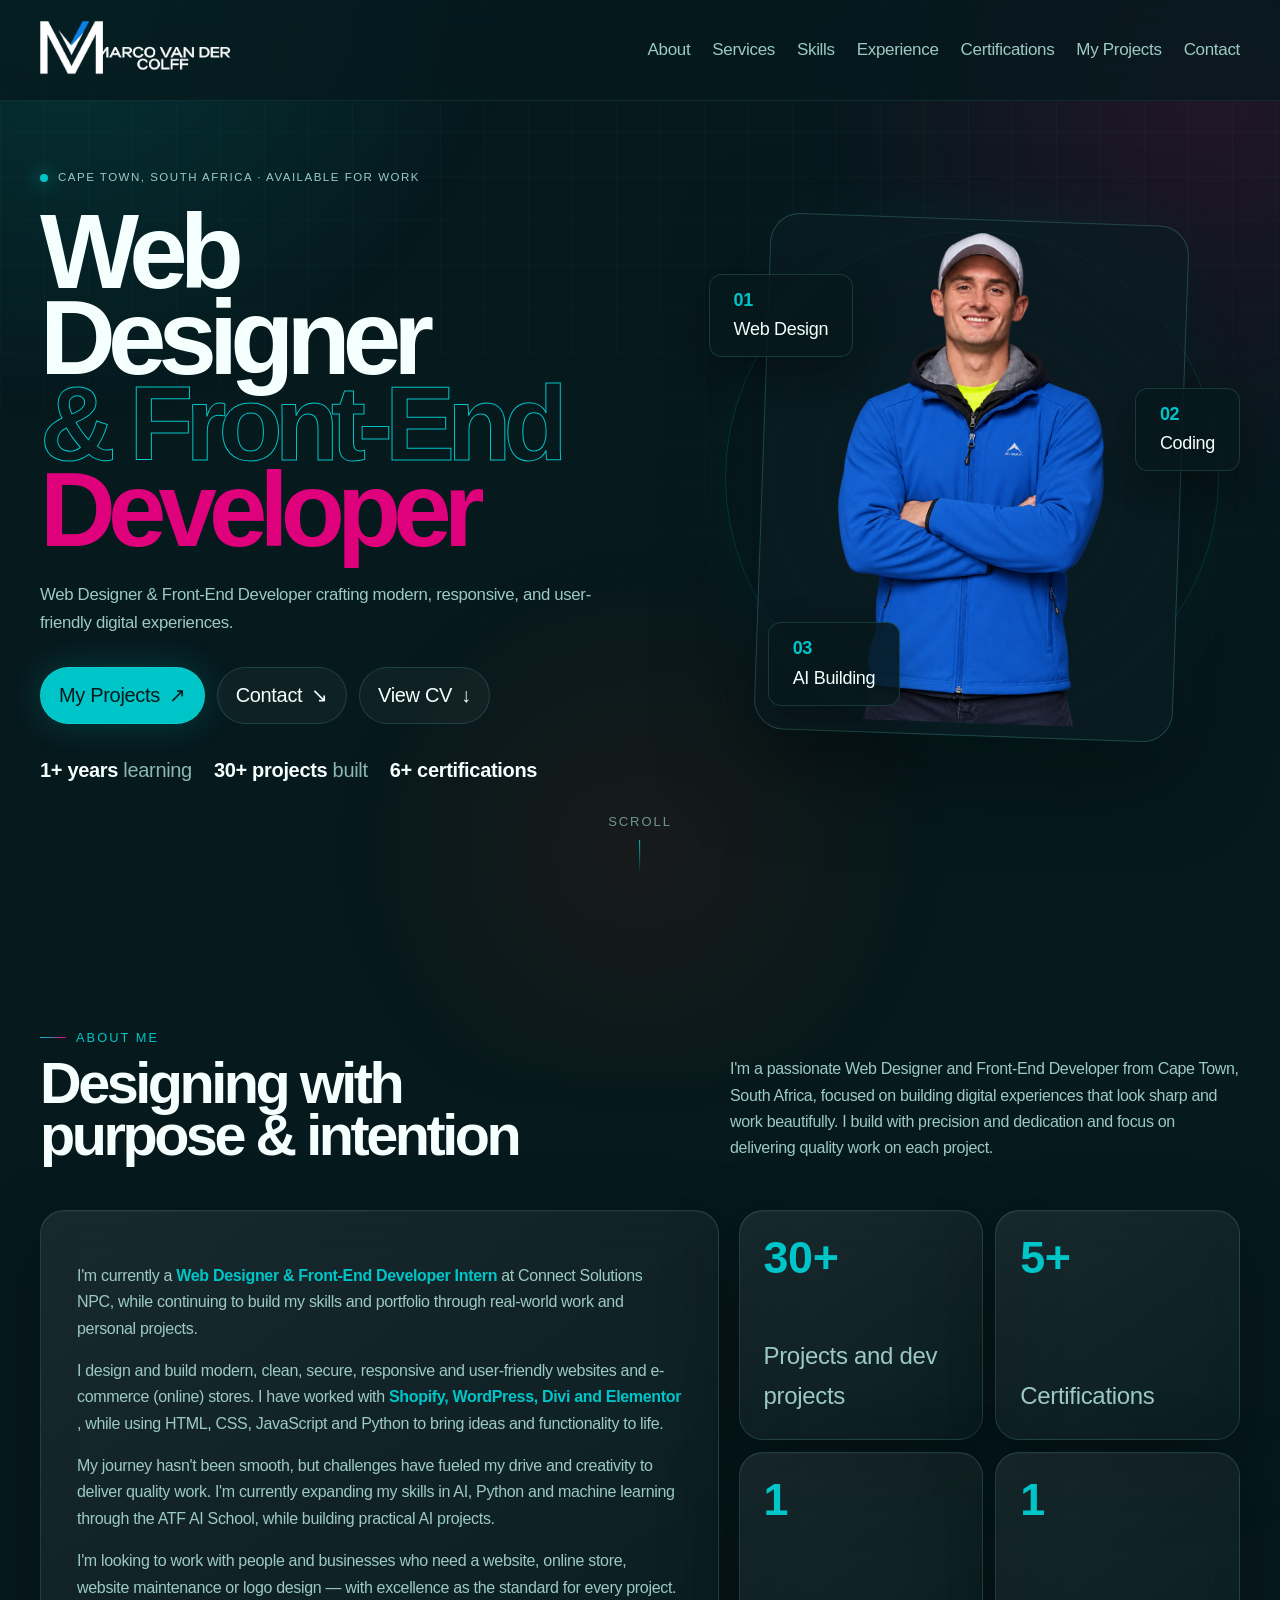
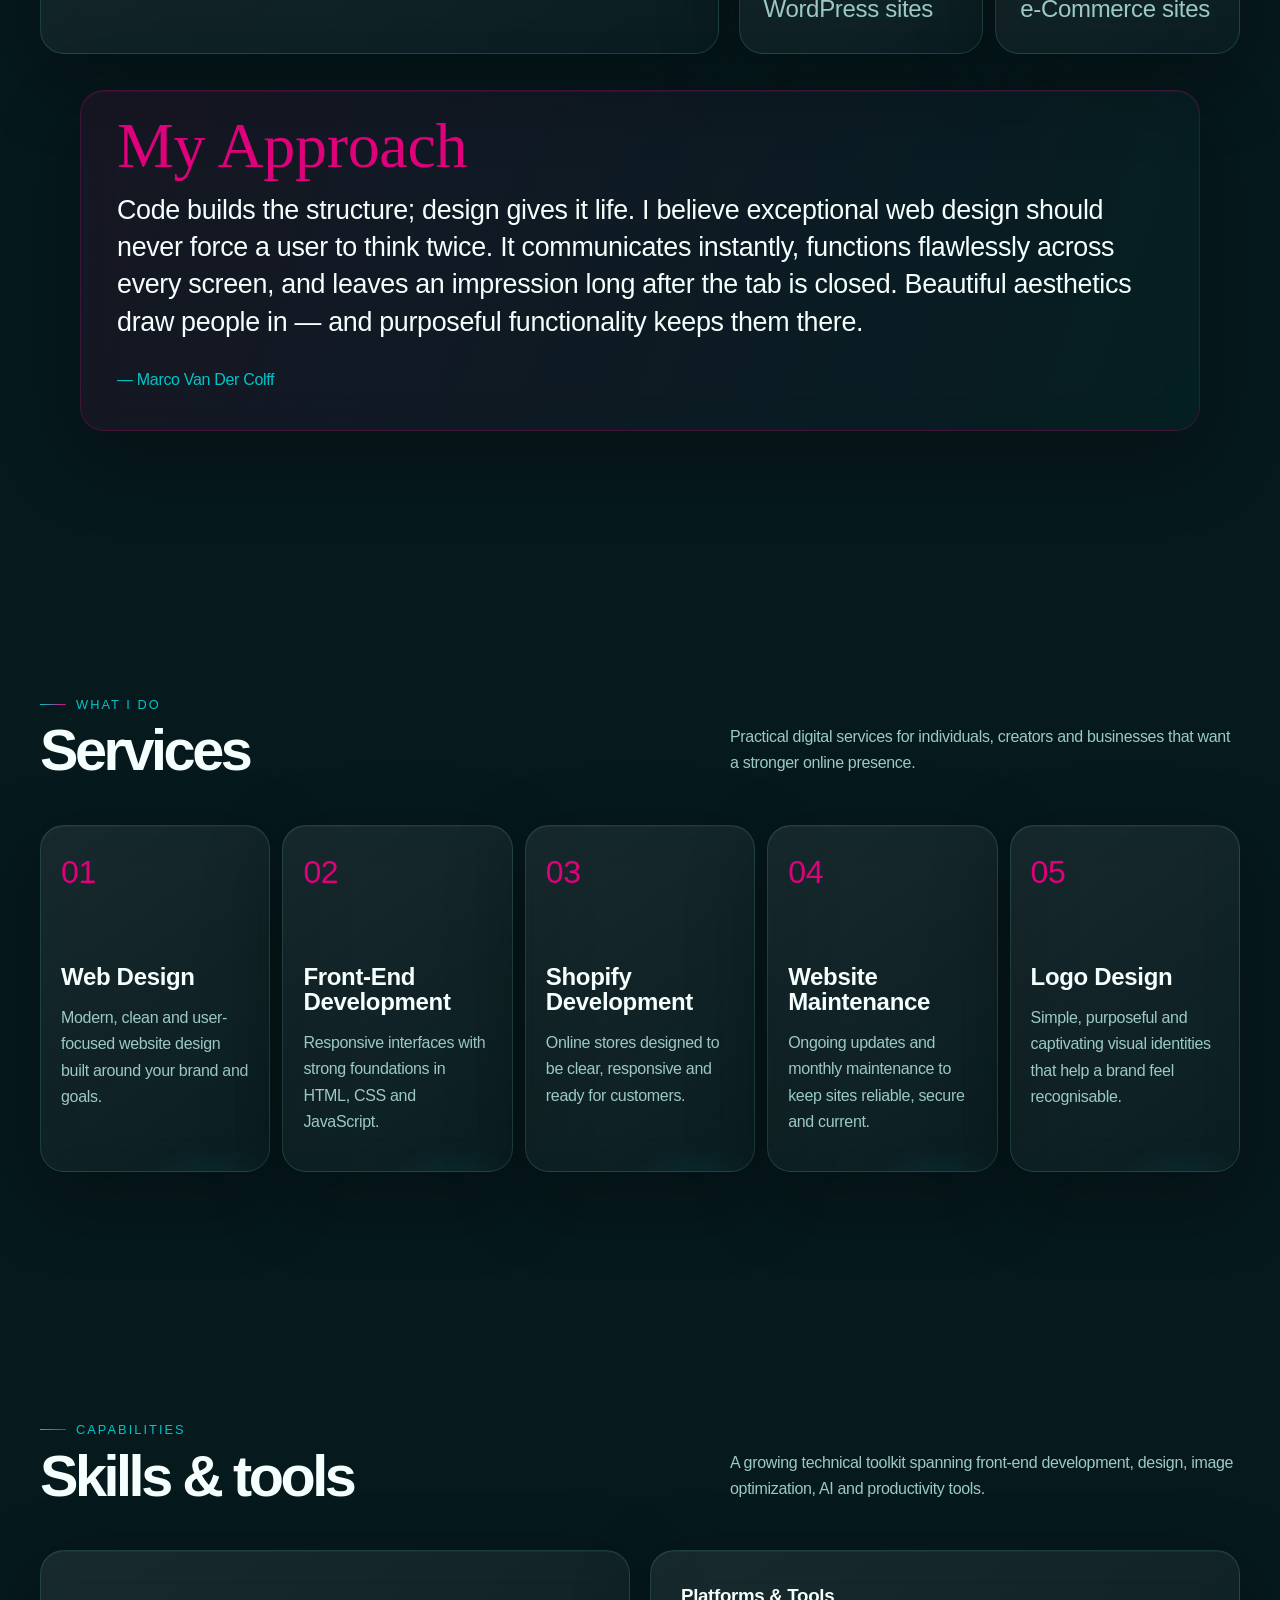
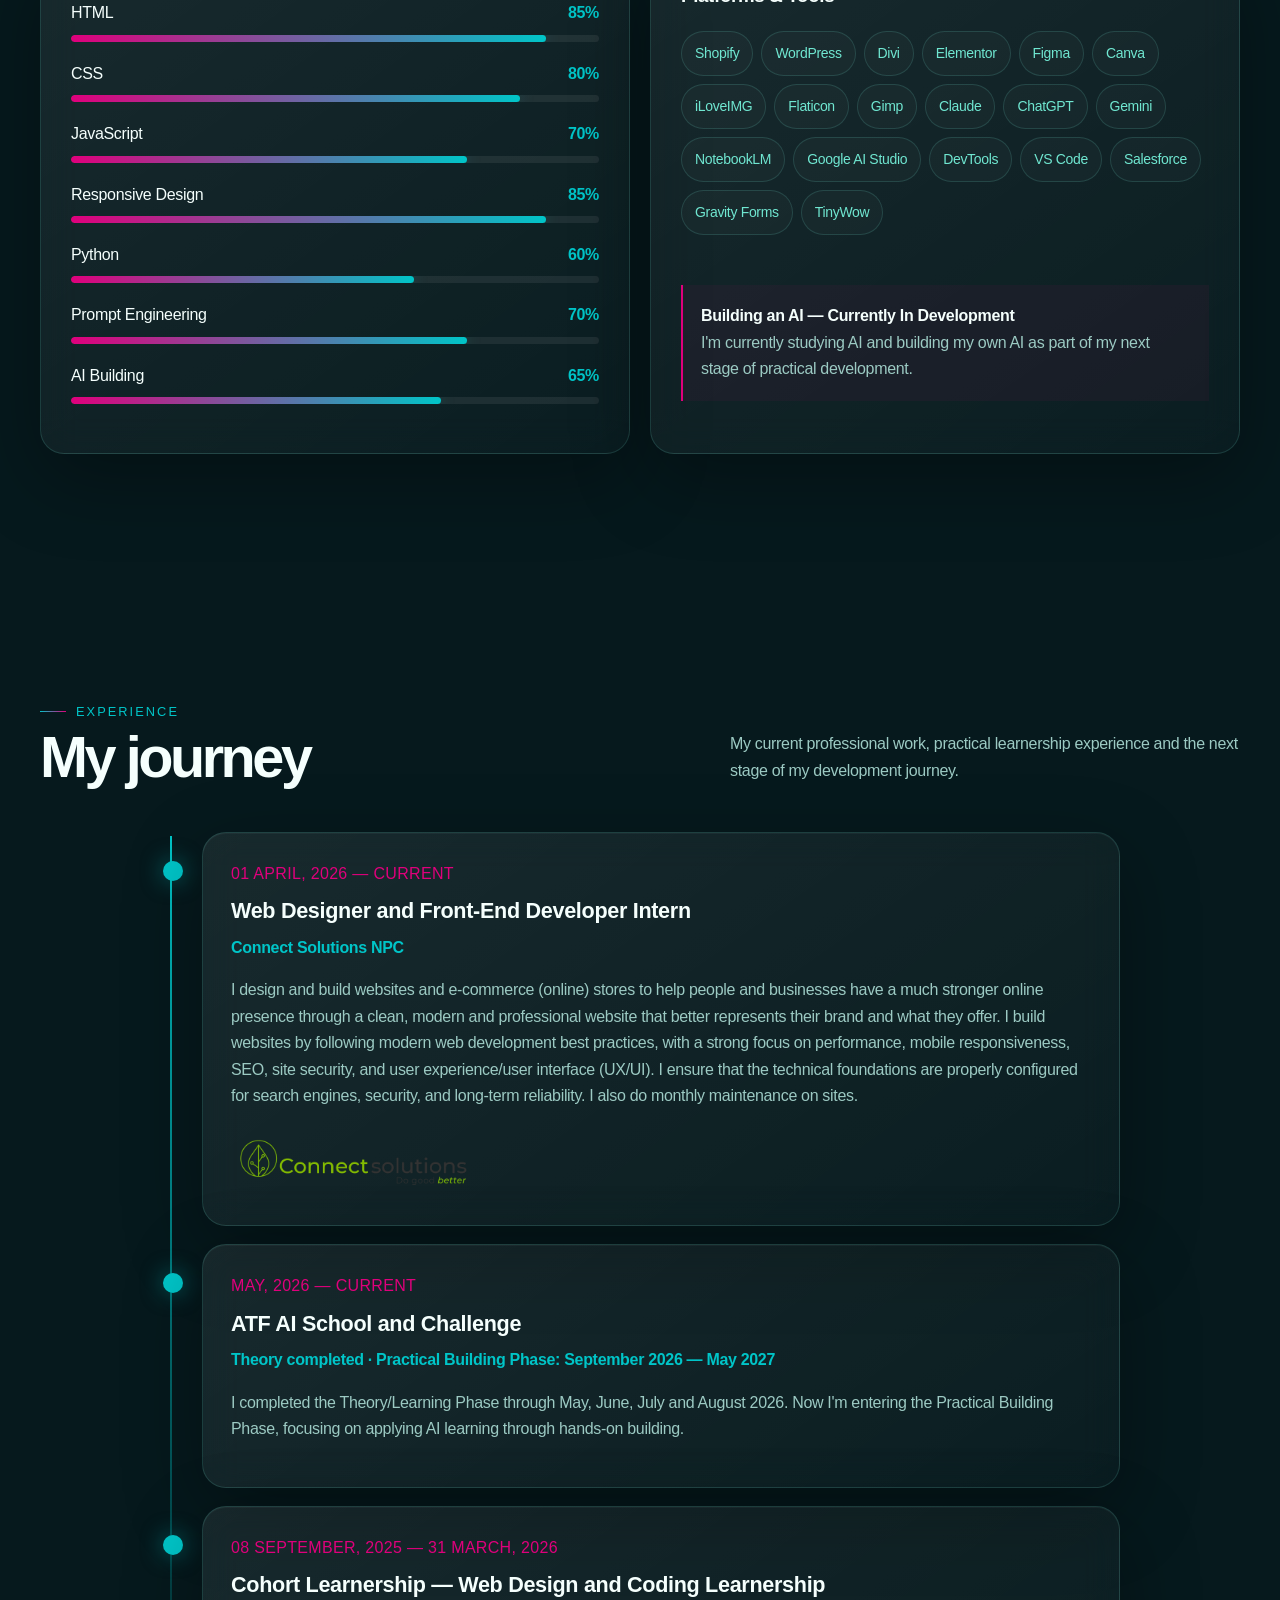
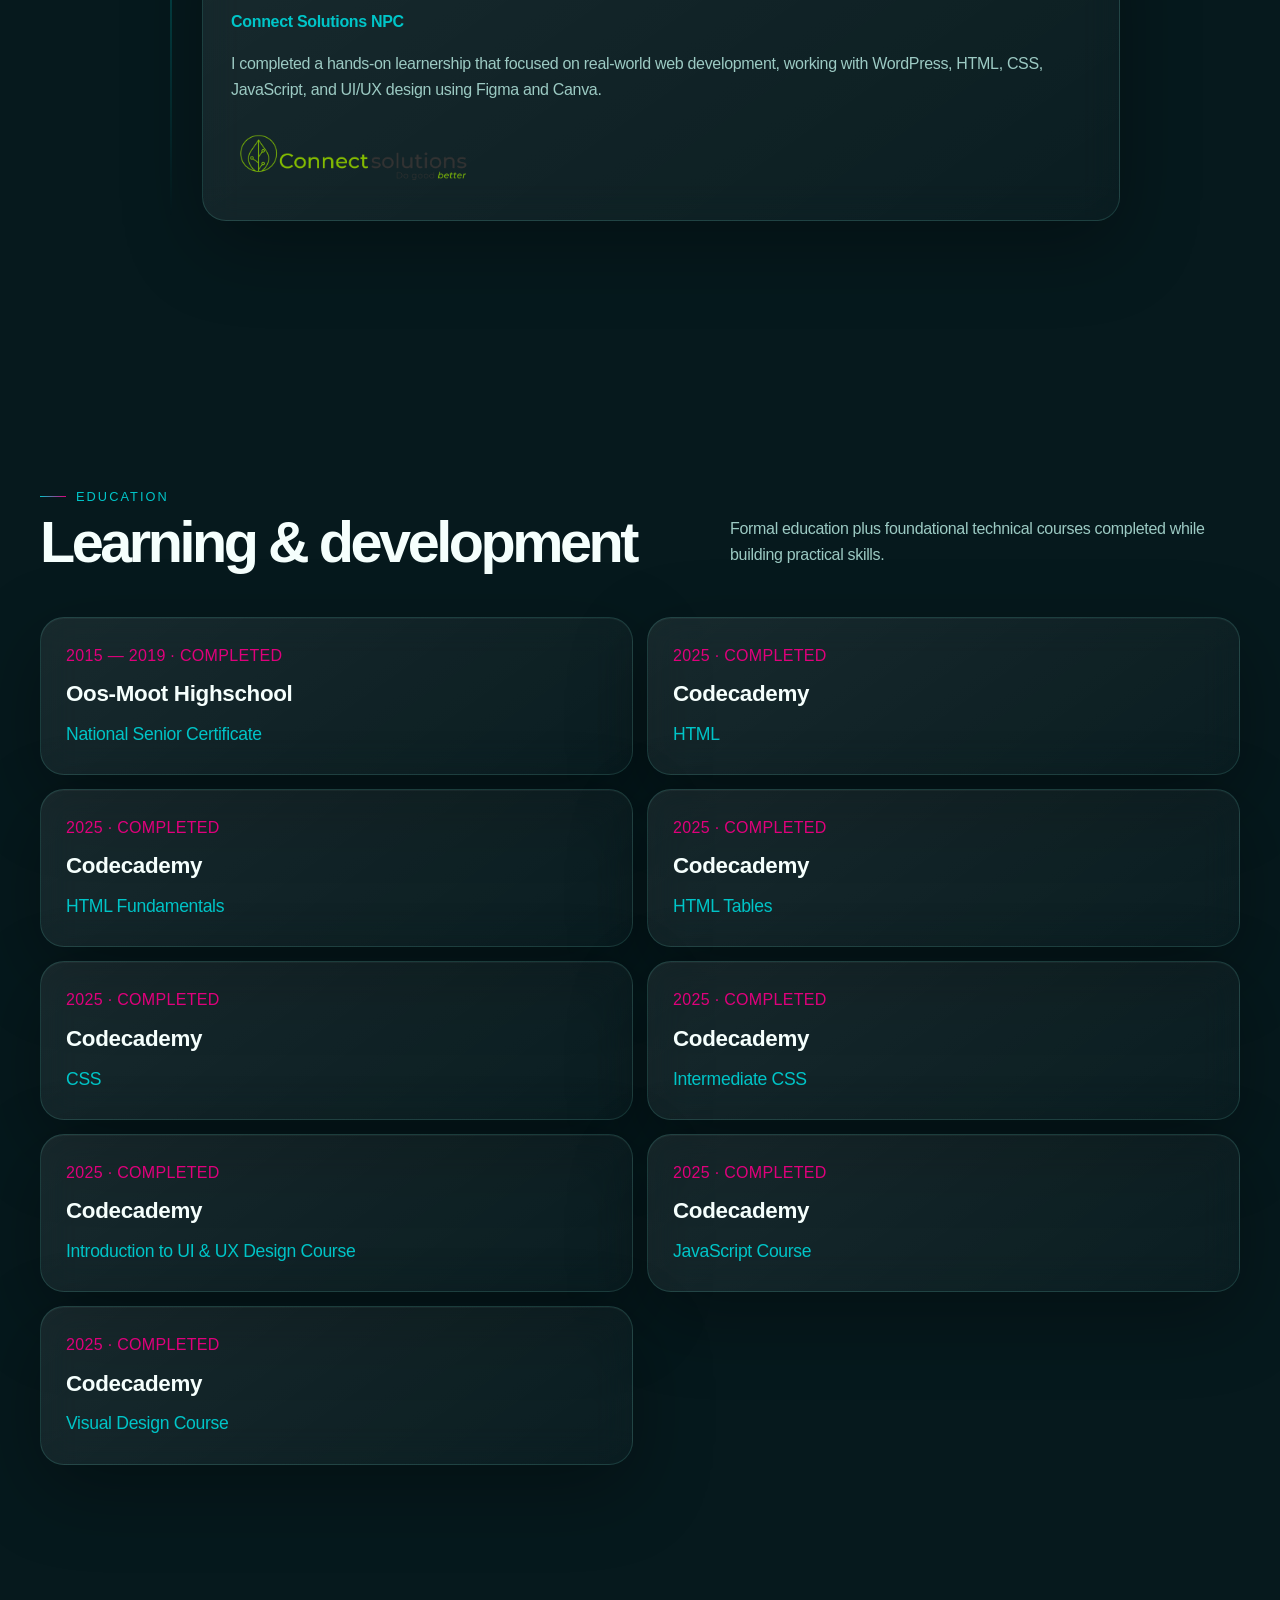
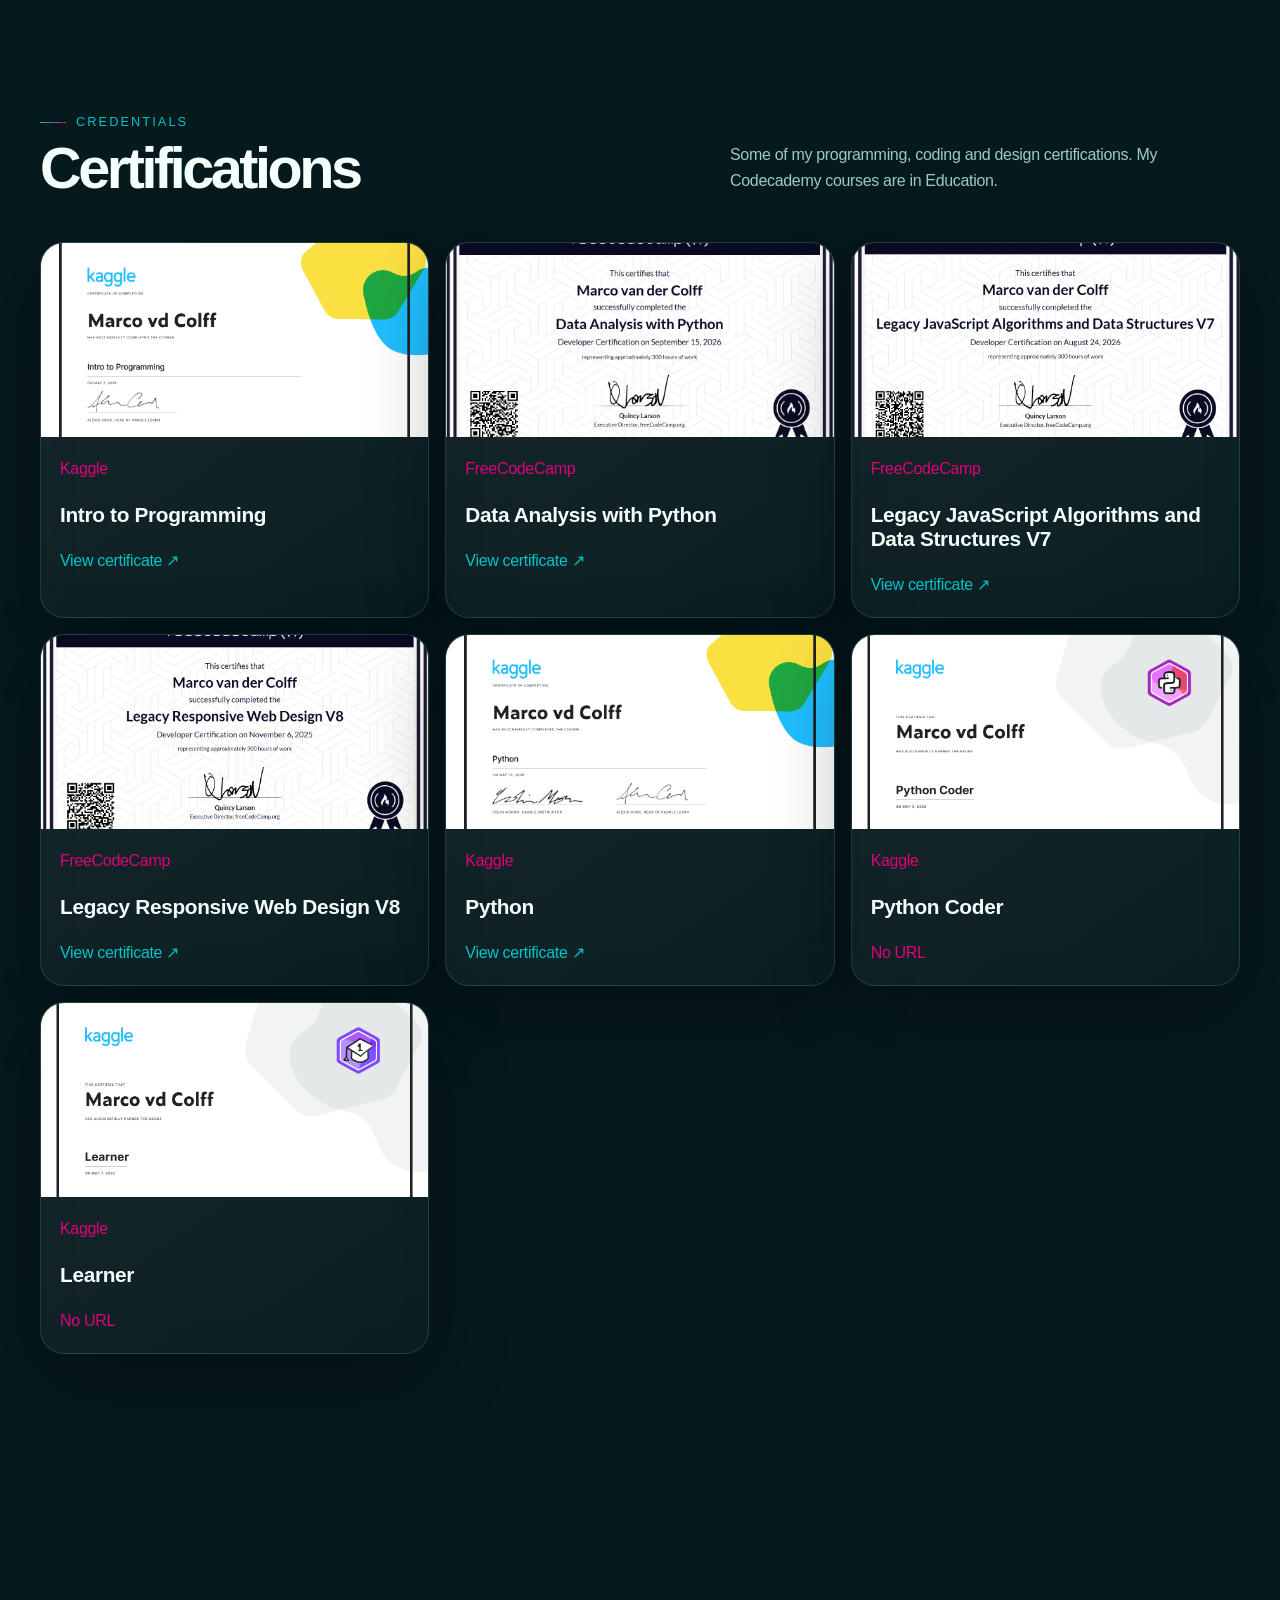
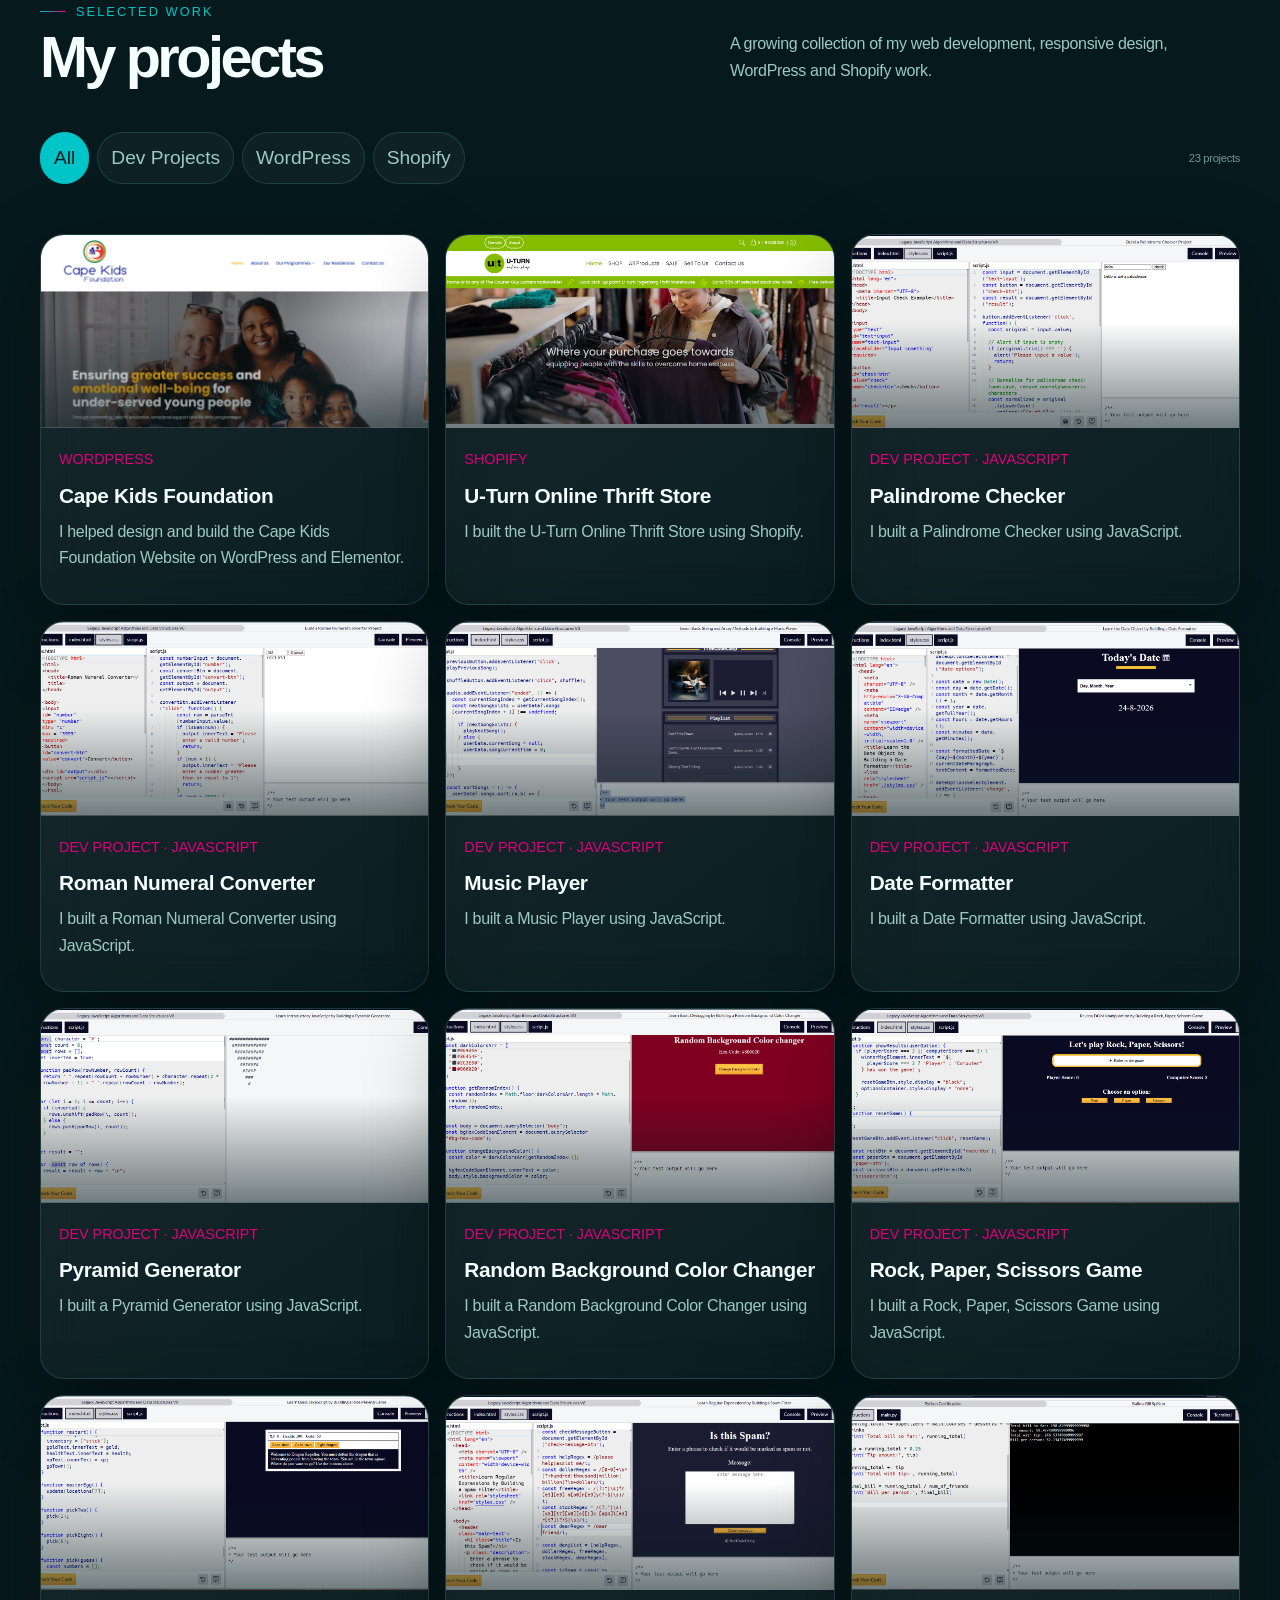
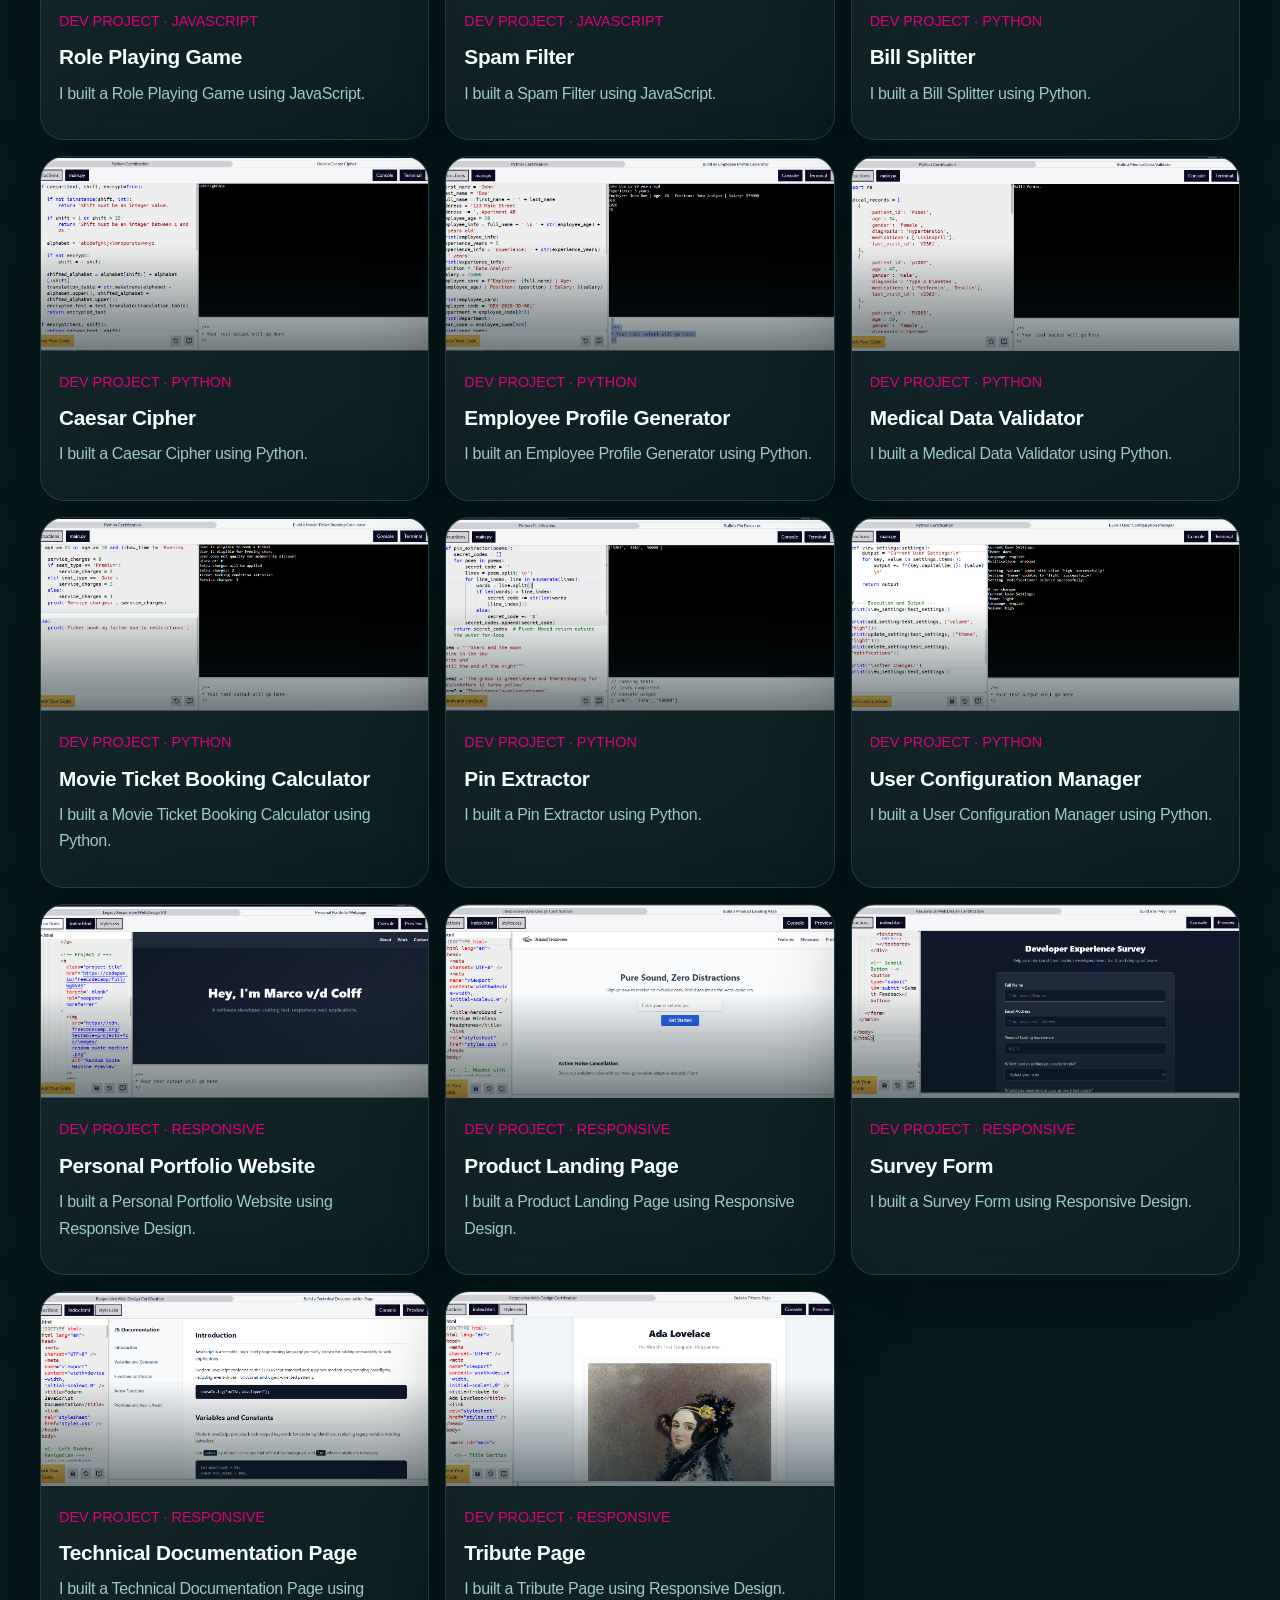
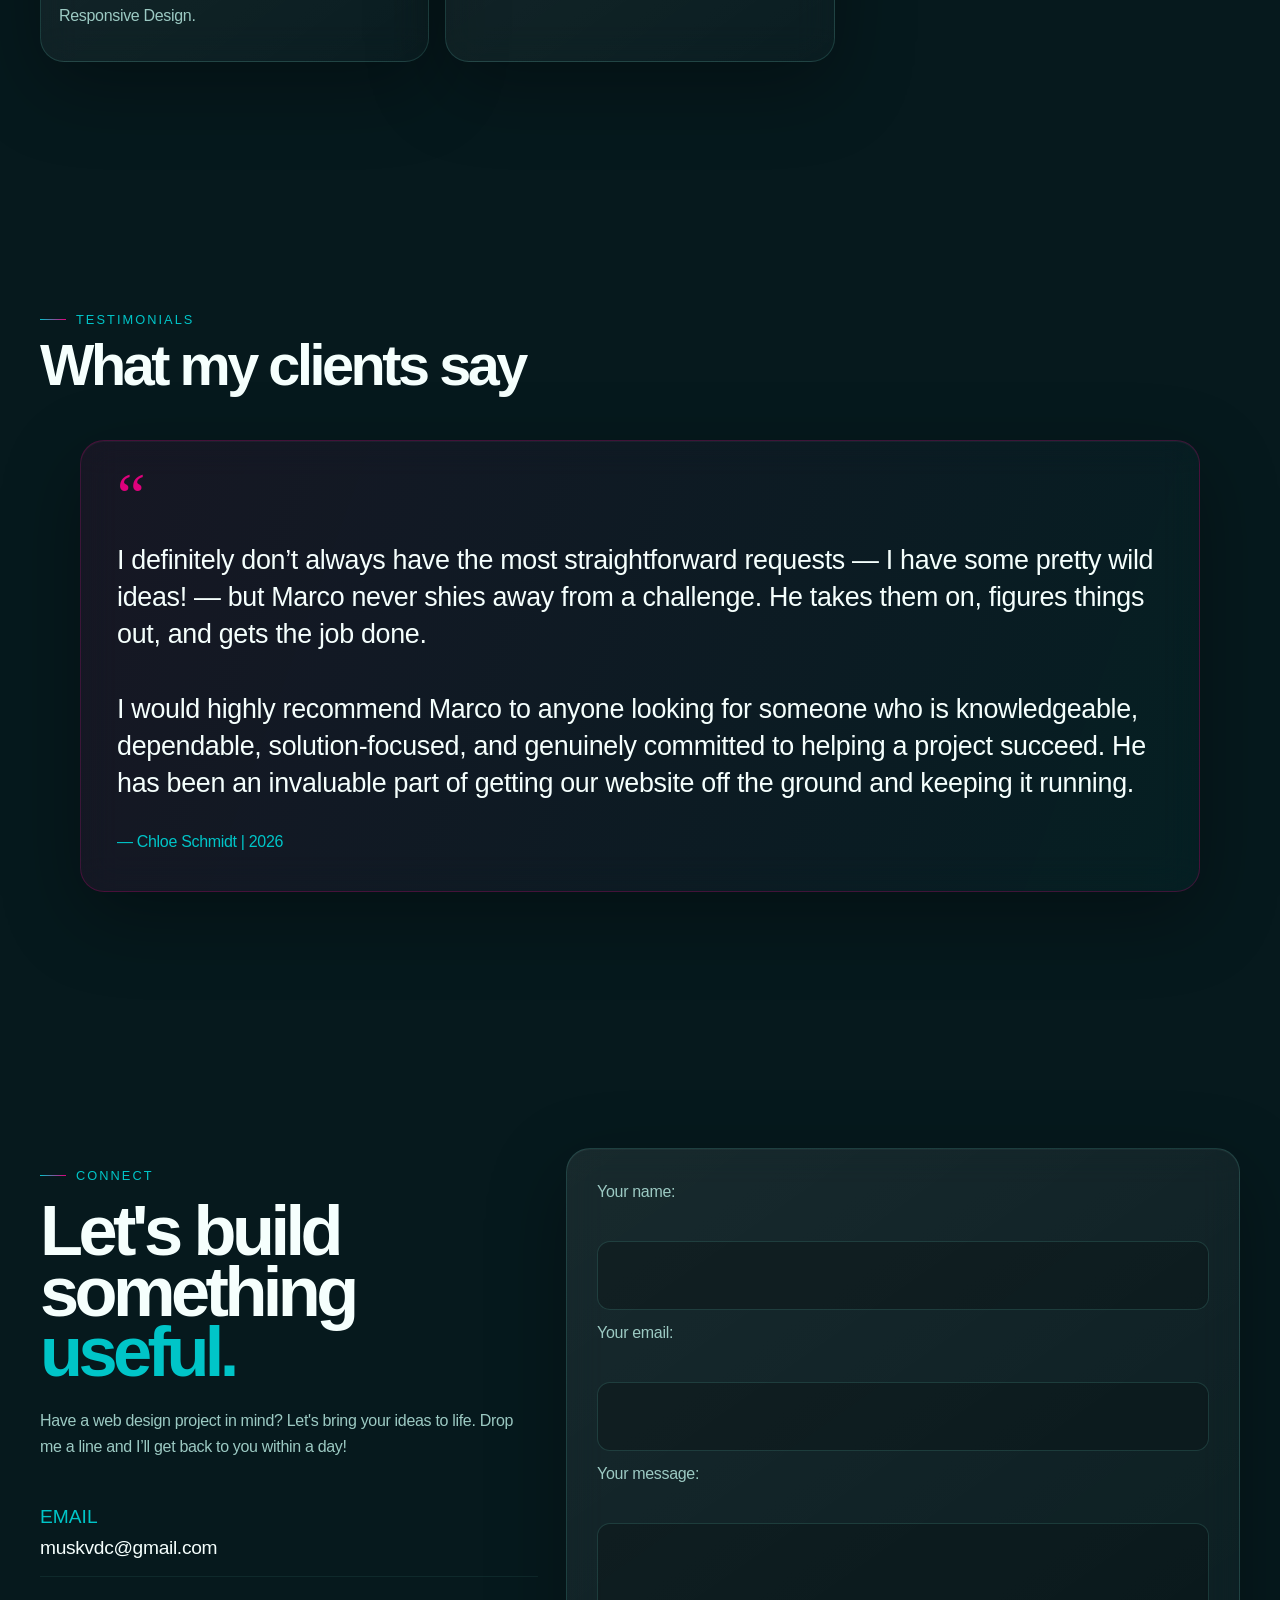
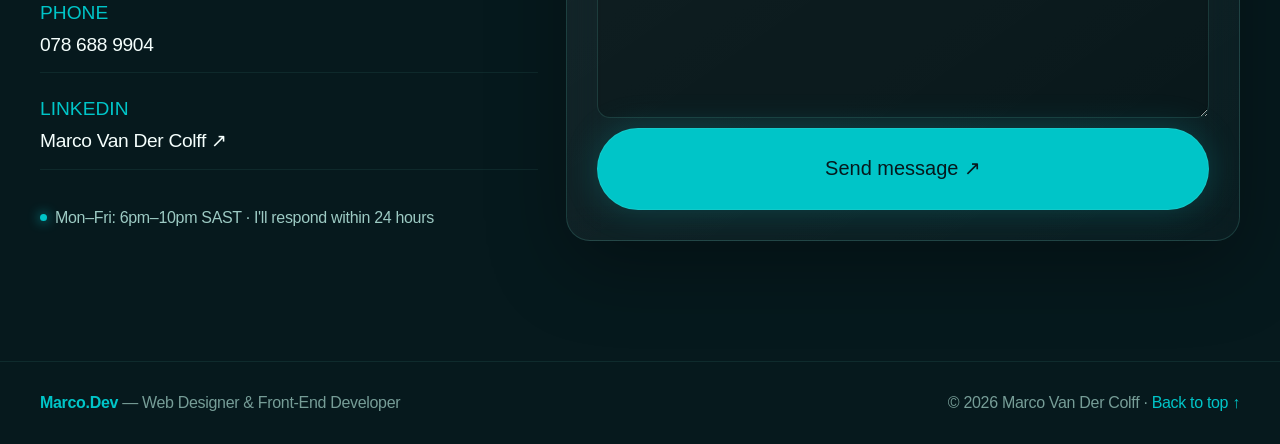
==== commit b1e28974: "JavaScript update" ====
--- a/index.html
+++ b/index.html
@@ -194,7 +194,7 @@
                                 , while using HTML, CSS, JavaScript and Python to bring ideas and functionality to life.
                             </p>
                             <p>
-                                My journey hasn't been smooth, but challenges have fueled my drive and creativity to deliver quality work. I'm also studying AI and currently working on building my own AI.
+                                My journey hasn't been smooth, but challenges have fueled my drive and creativity to deliver quality work. I'm currently expanding my skills in AI, Python and machine learning through the ATF AI School, while building practical AI projects.
                             </p>
                             <p>
                                 I'm looking to work with people and businesses who need a website, online store, website maintenance or logo design — with excellence as the standard for every project.
@@ -206,12 +206,12 @@
                                     30+
                                 </b>
                                 <span>
-                                    Projects built
+                                    Projects and dev projects
                                 </span>
                             </div>
                             <div class="glass stat">
                                 <b>
-                                    6+
+                                    5+
                                 </b>
                                 <span>
                                     Certifications
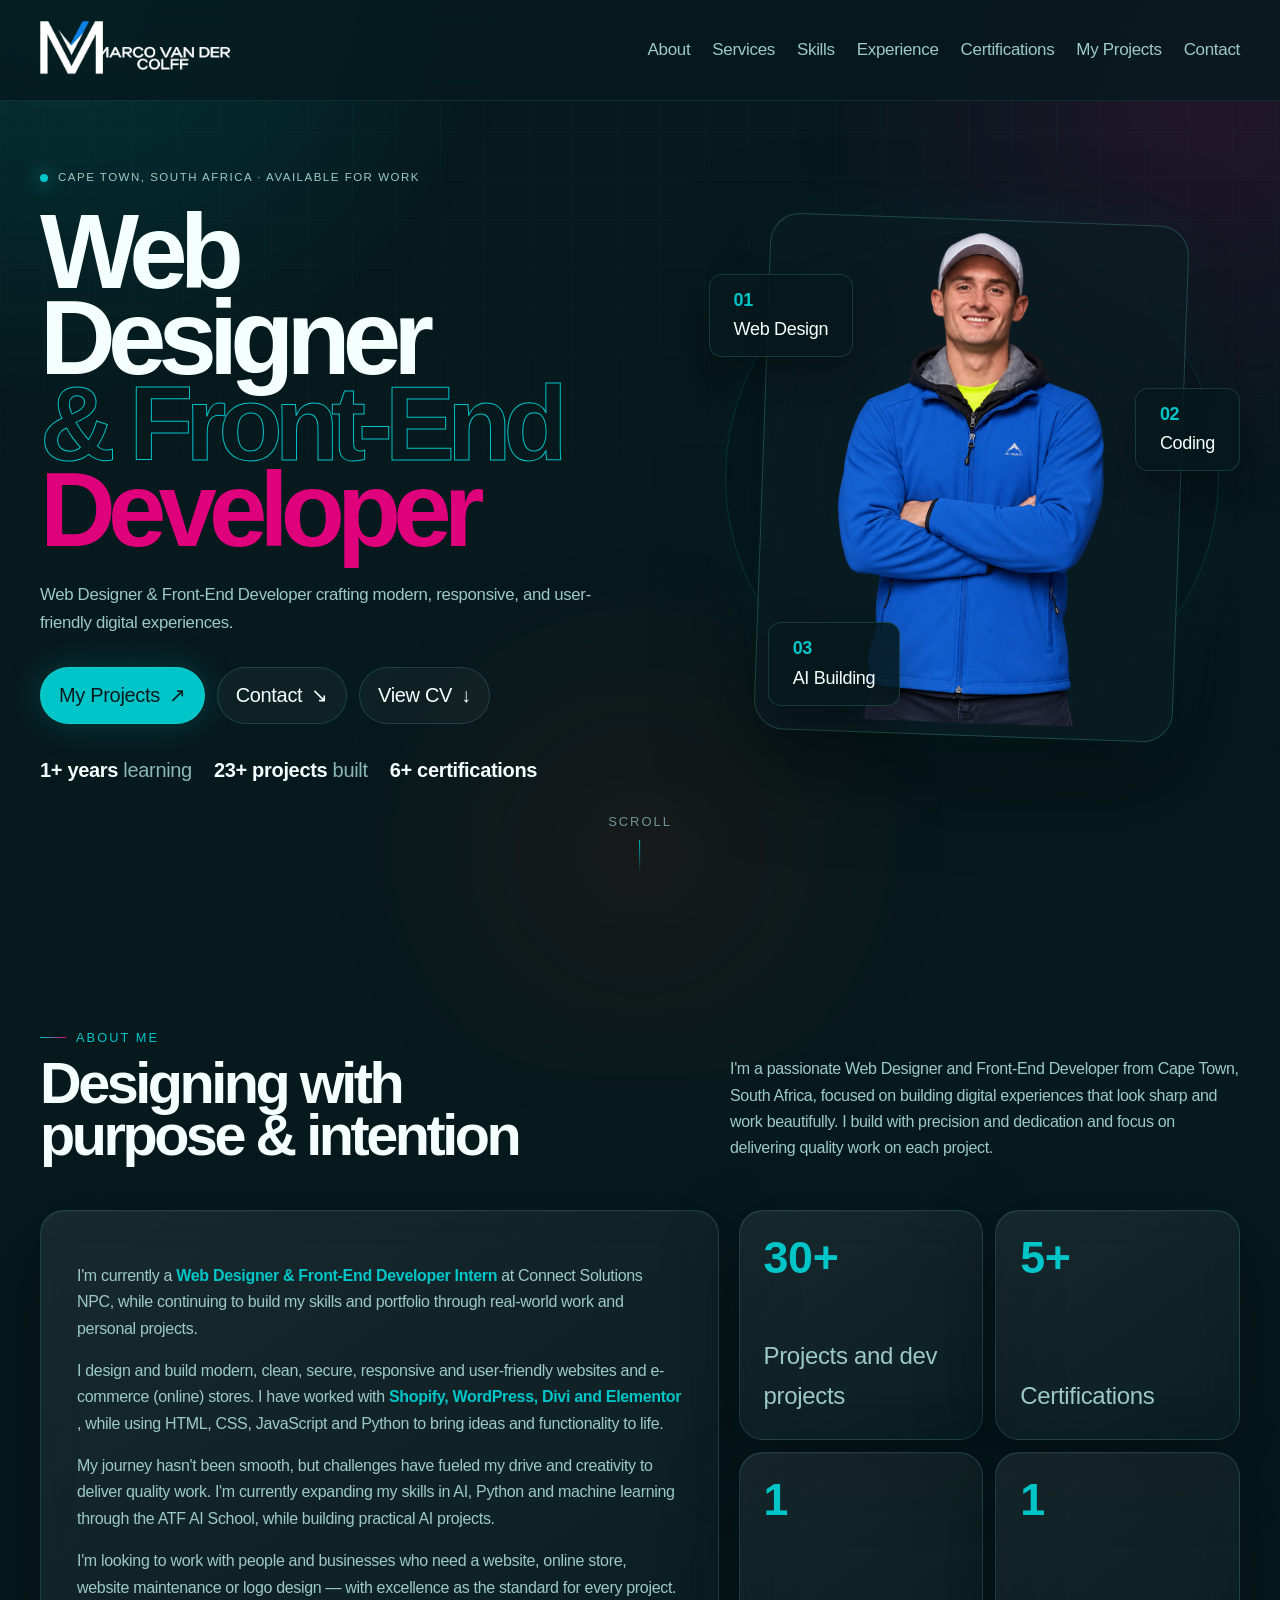
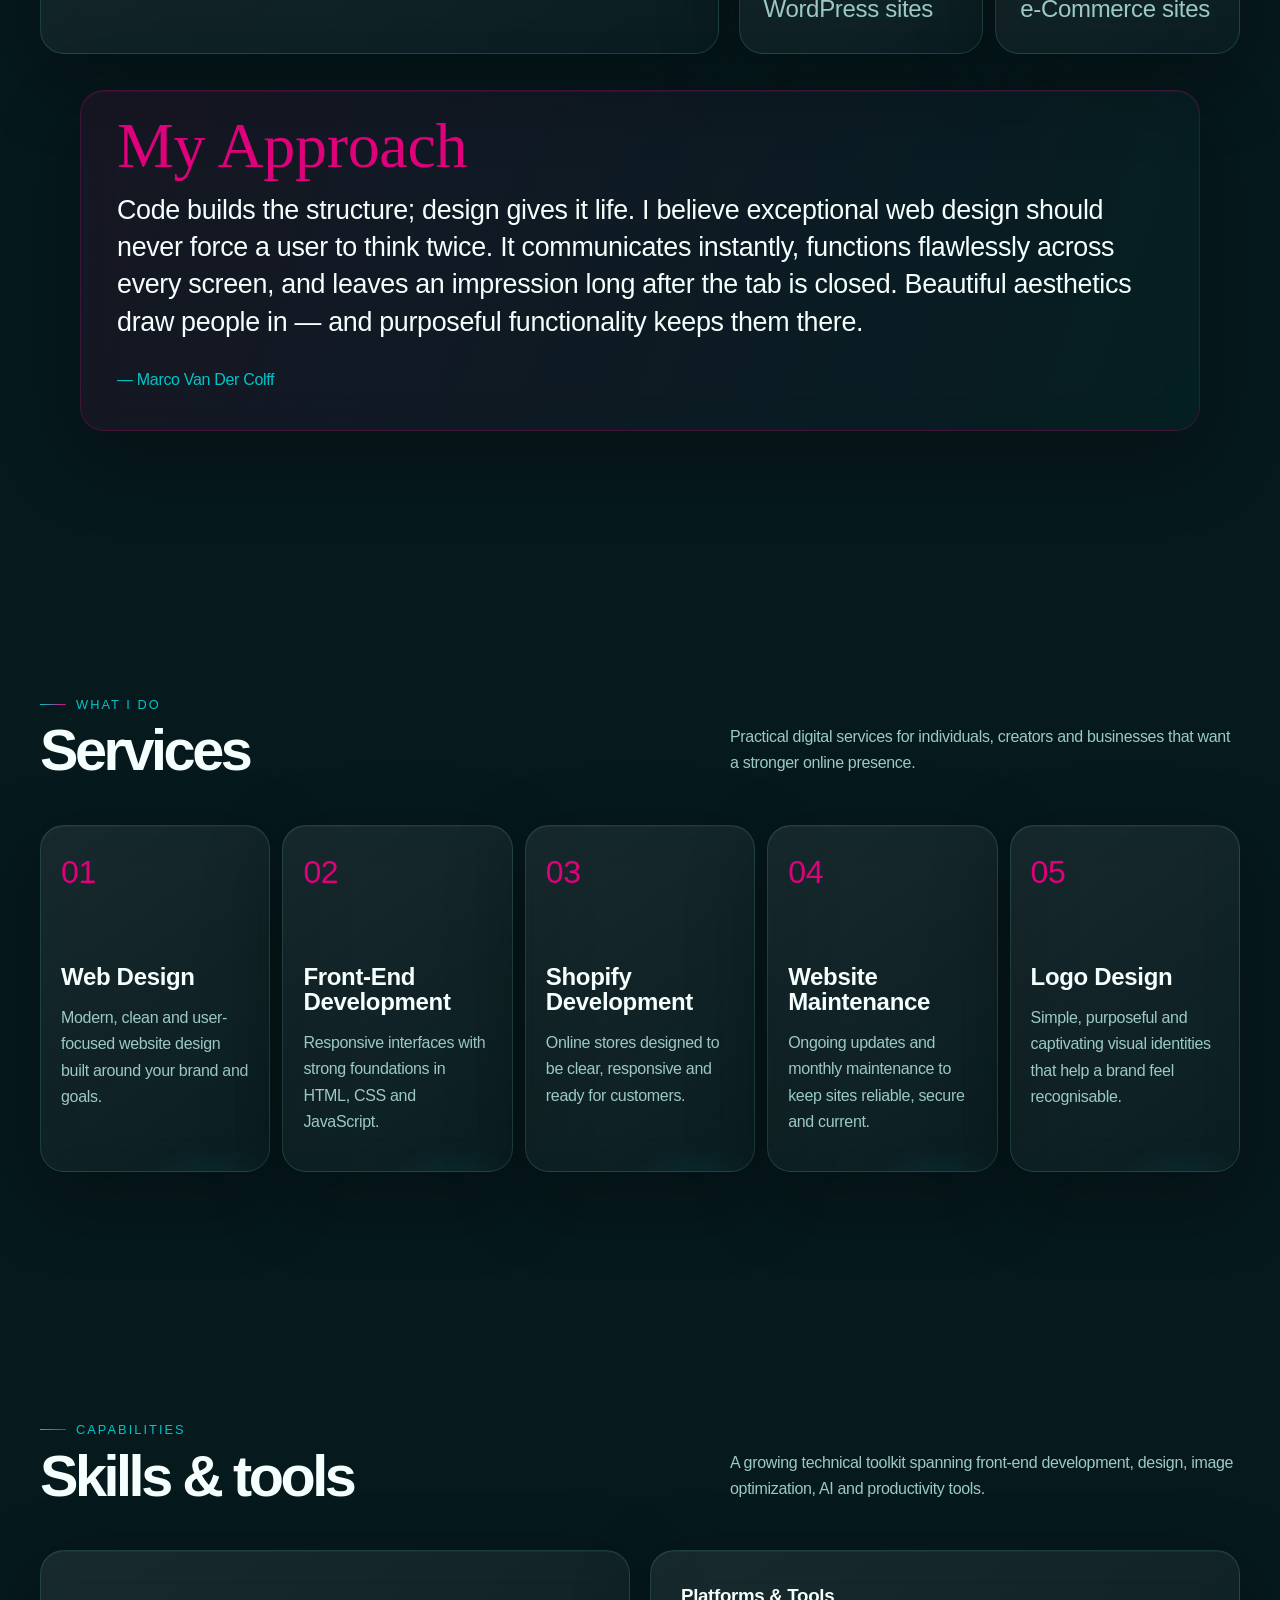
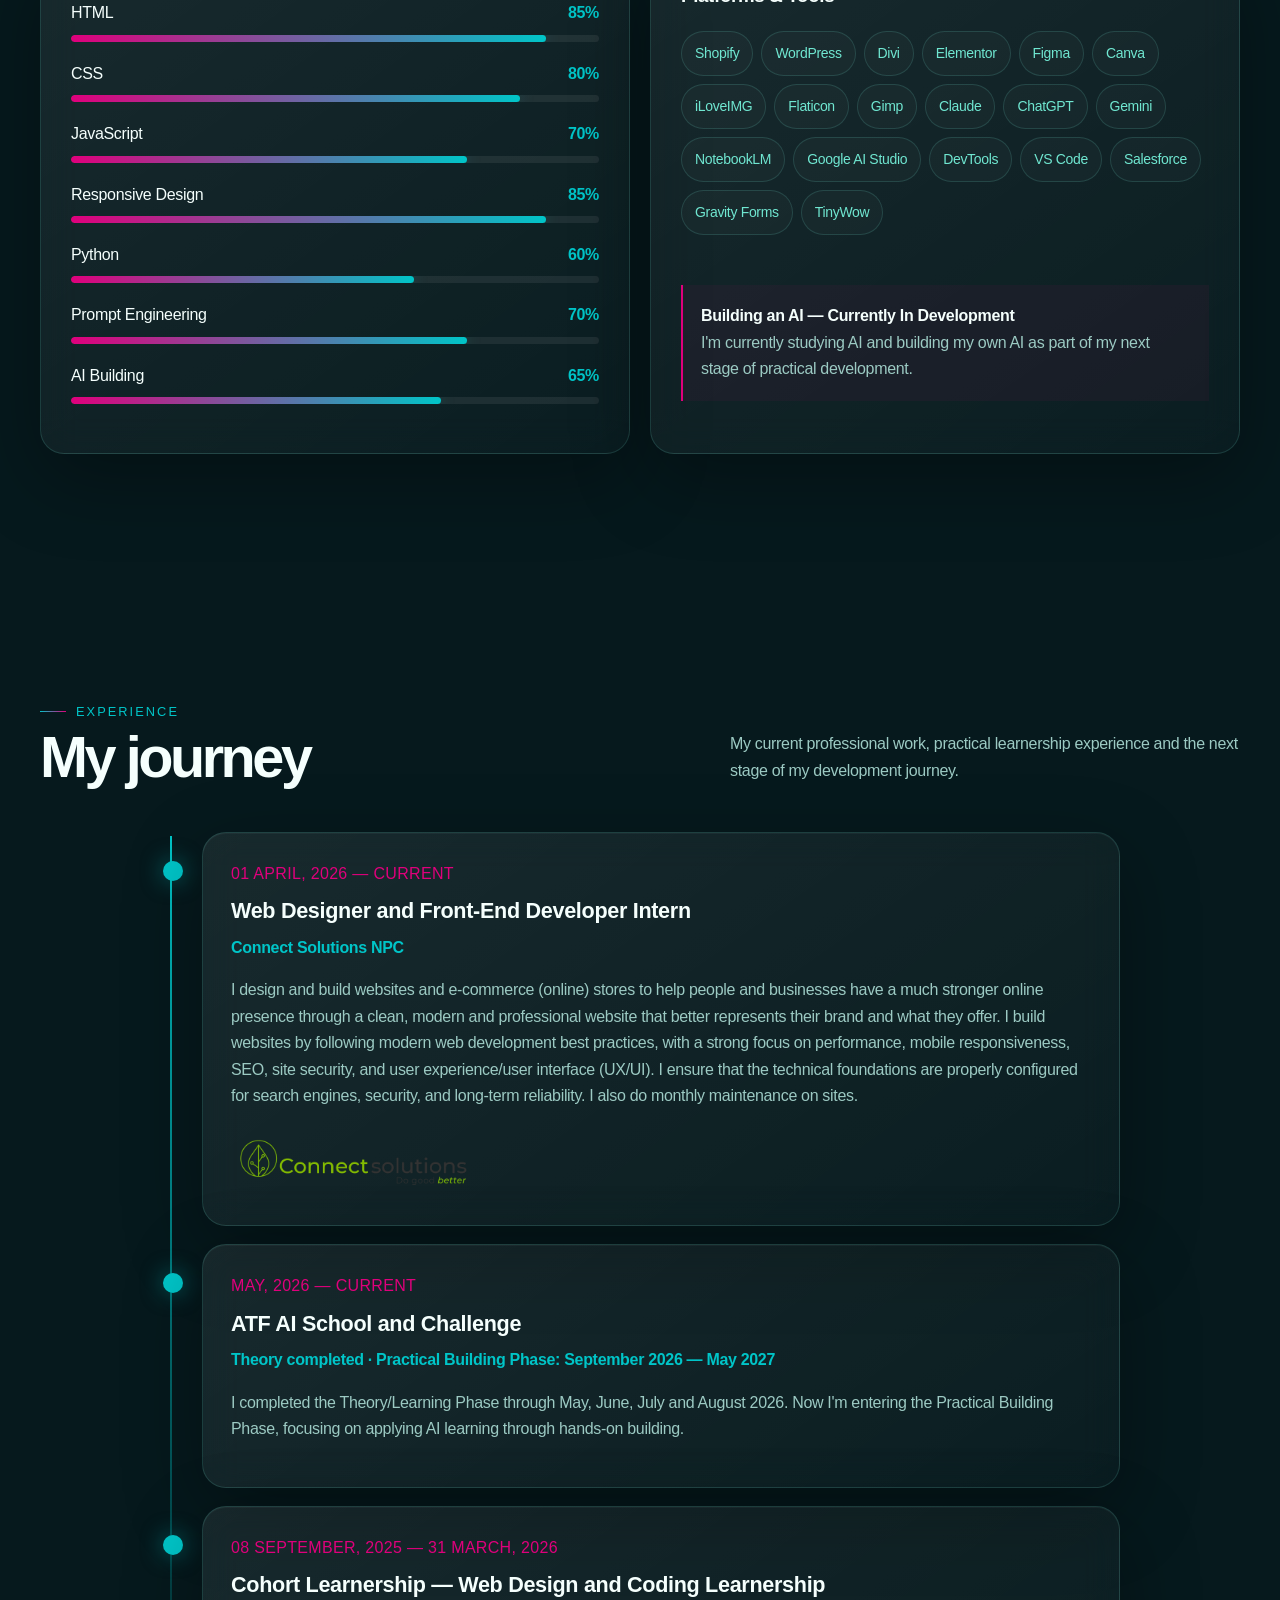
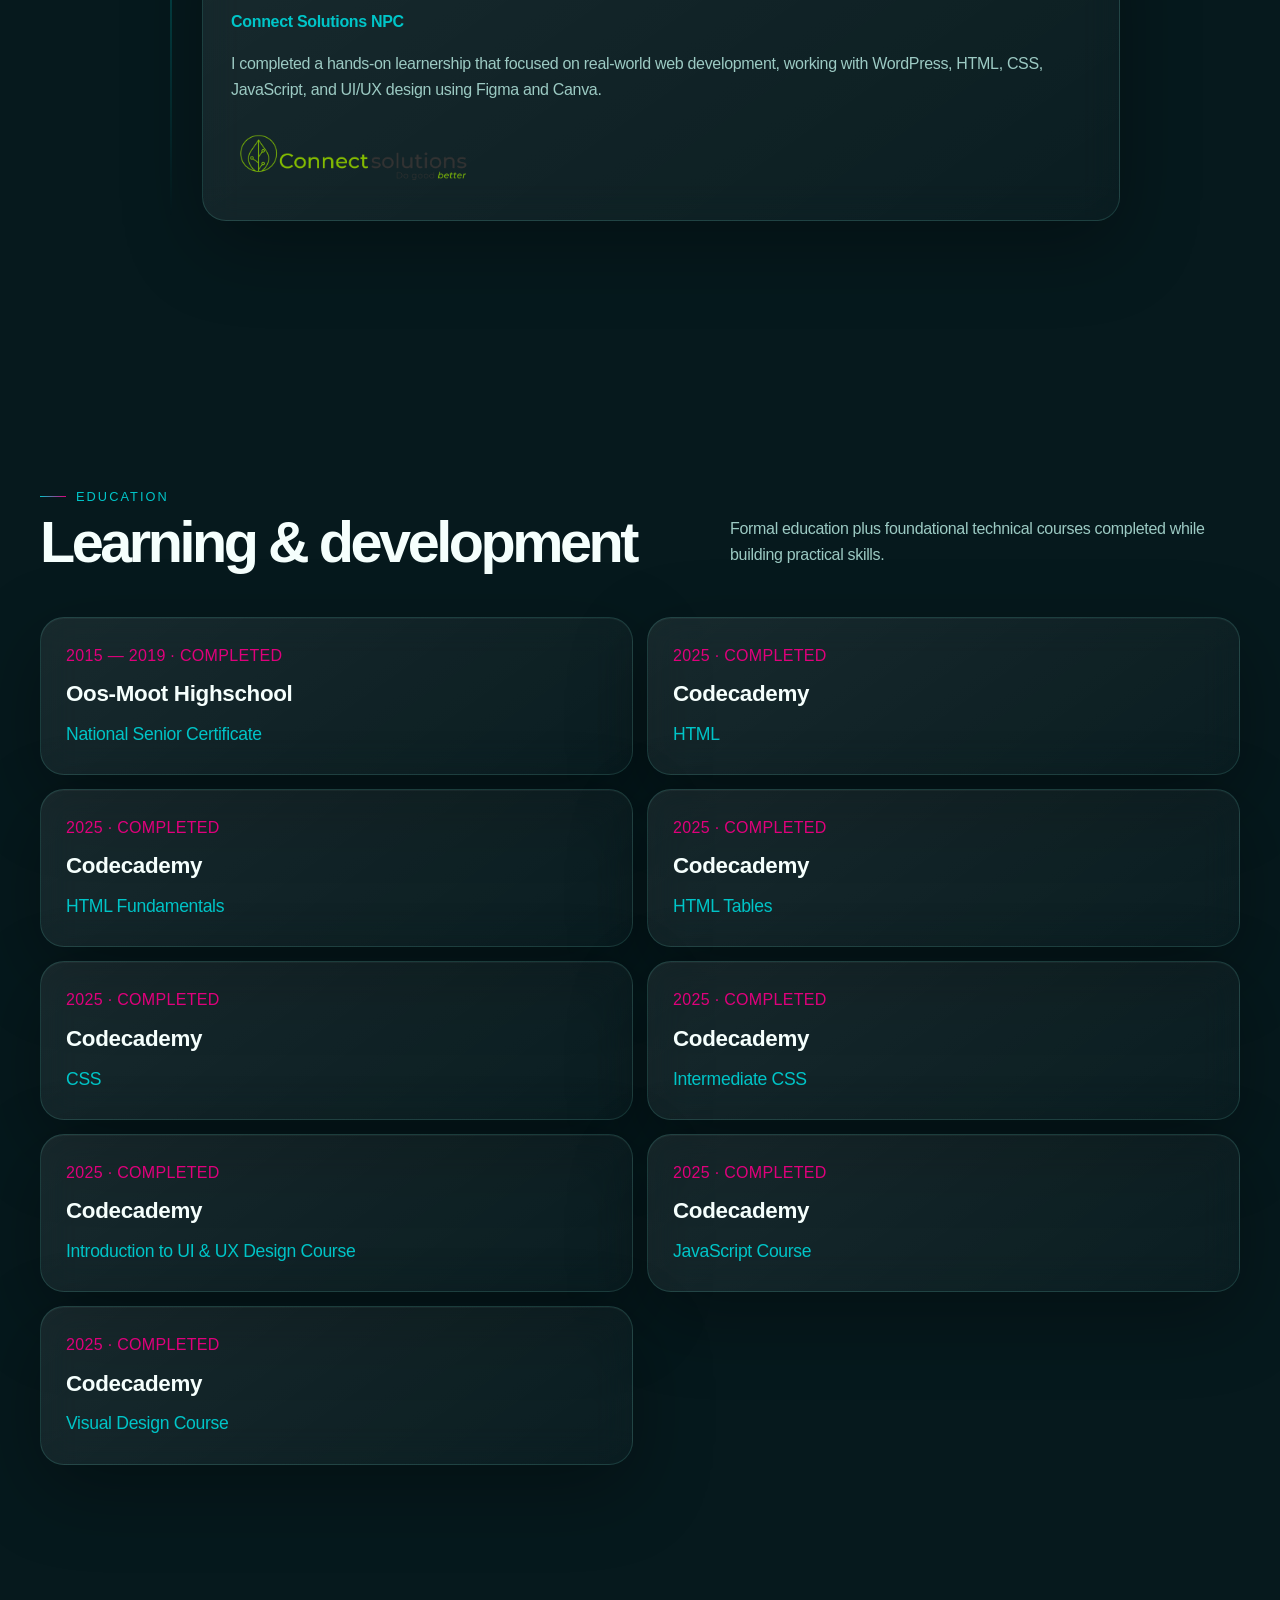
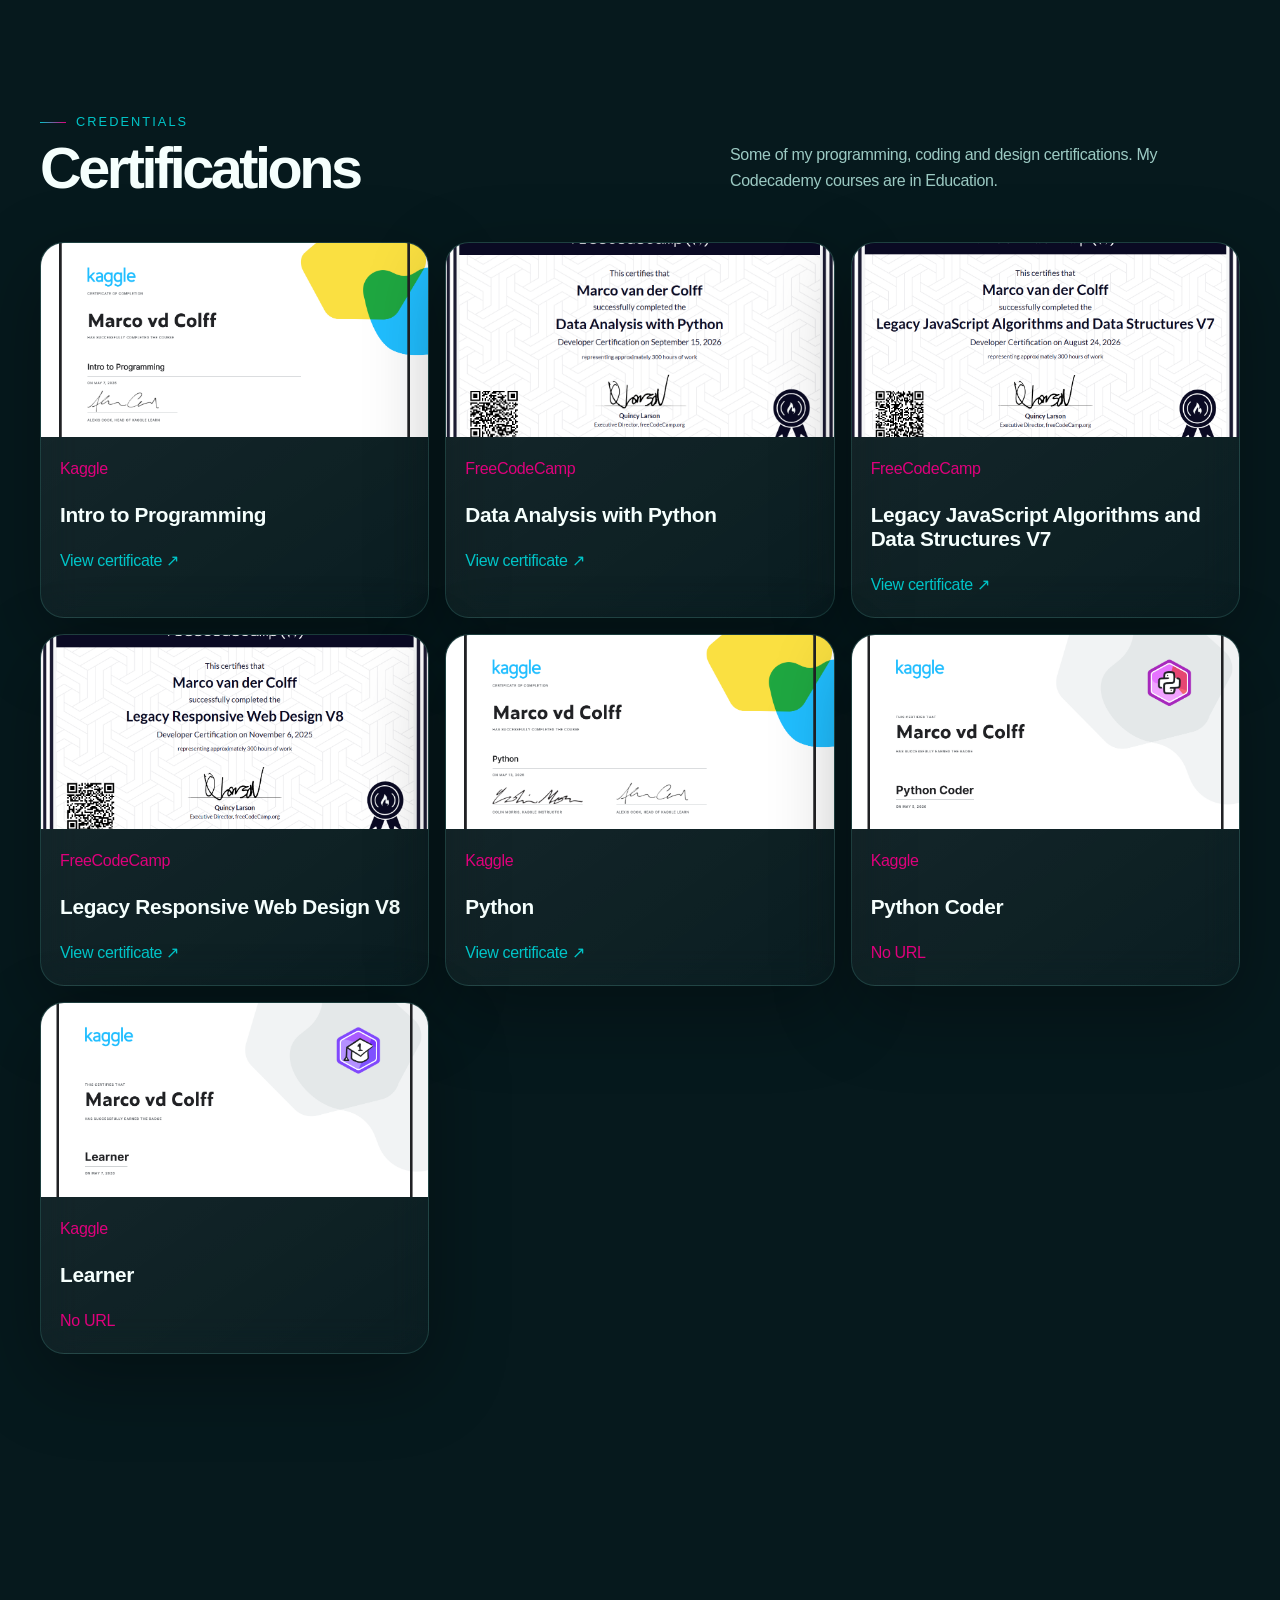
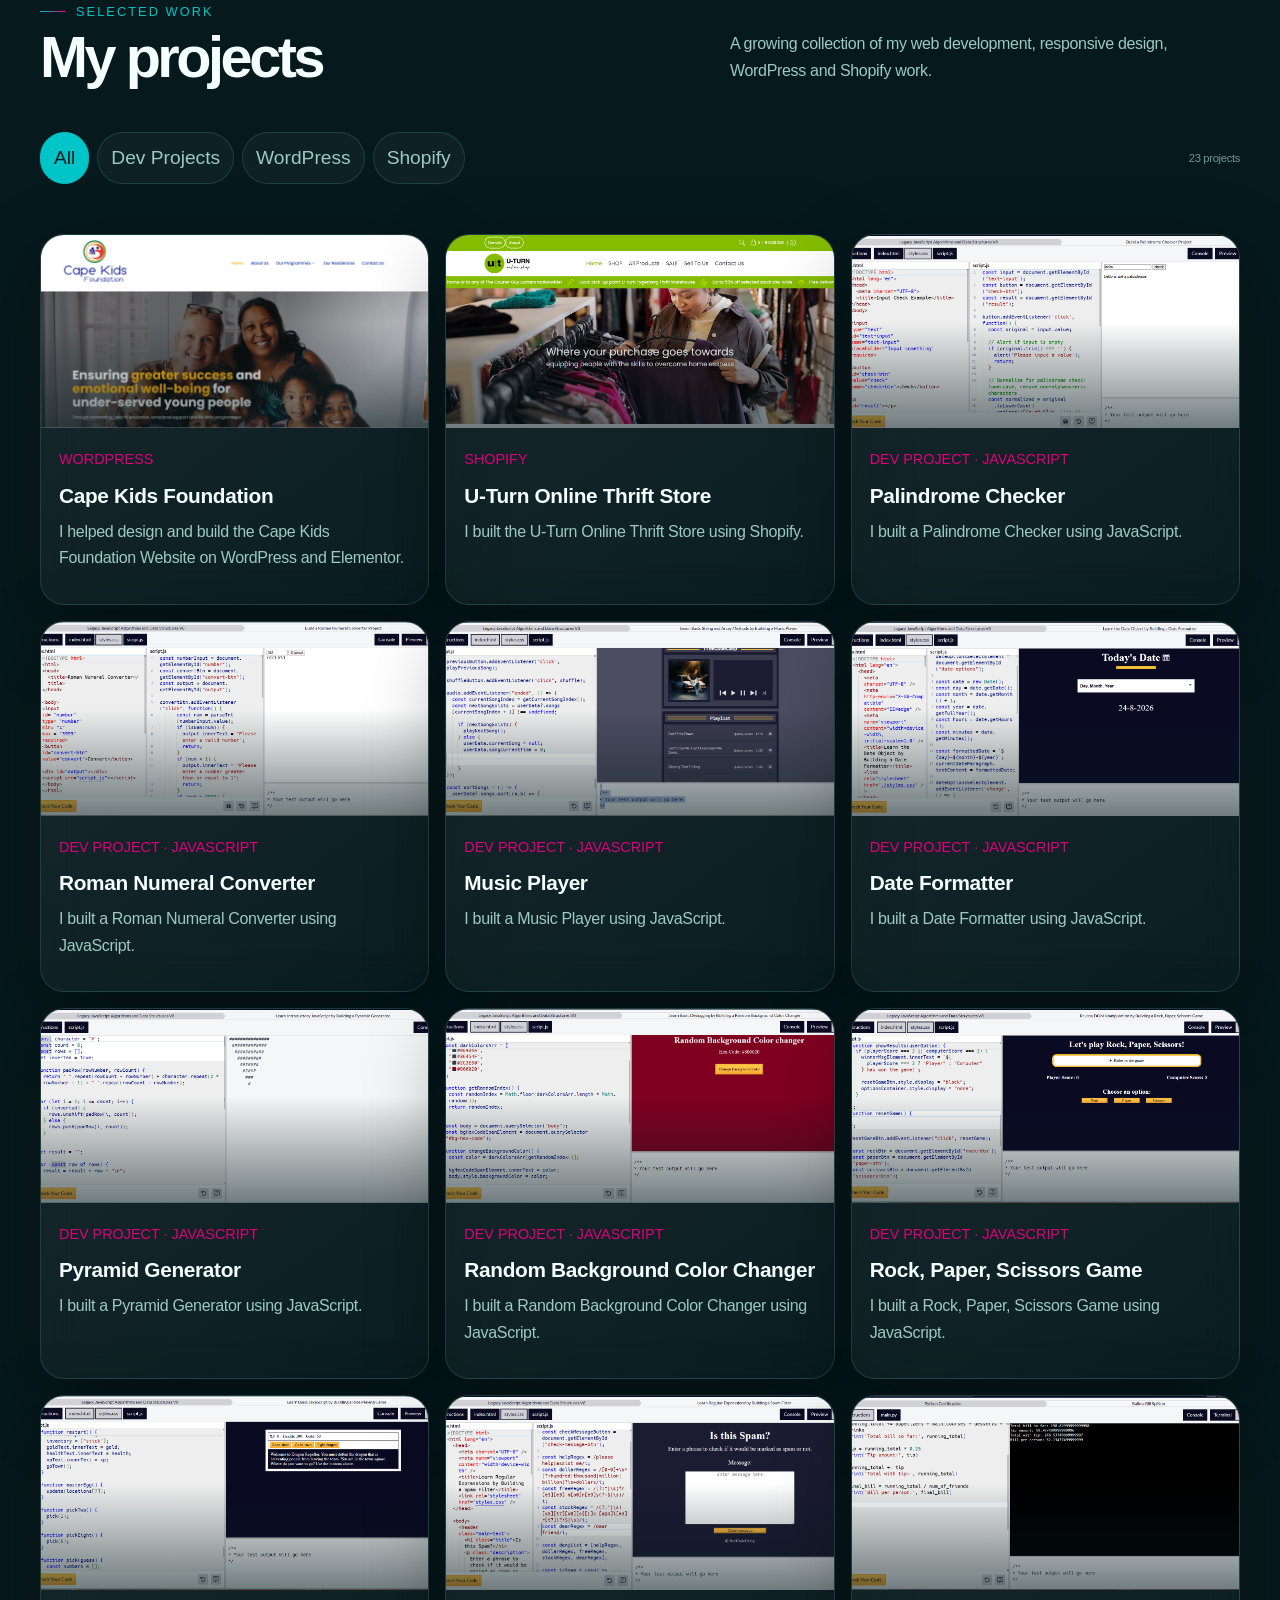
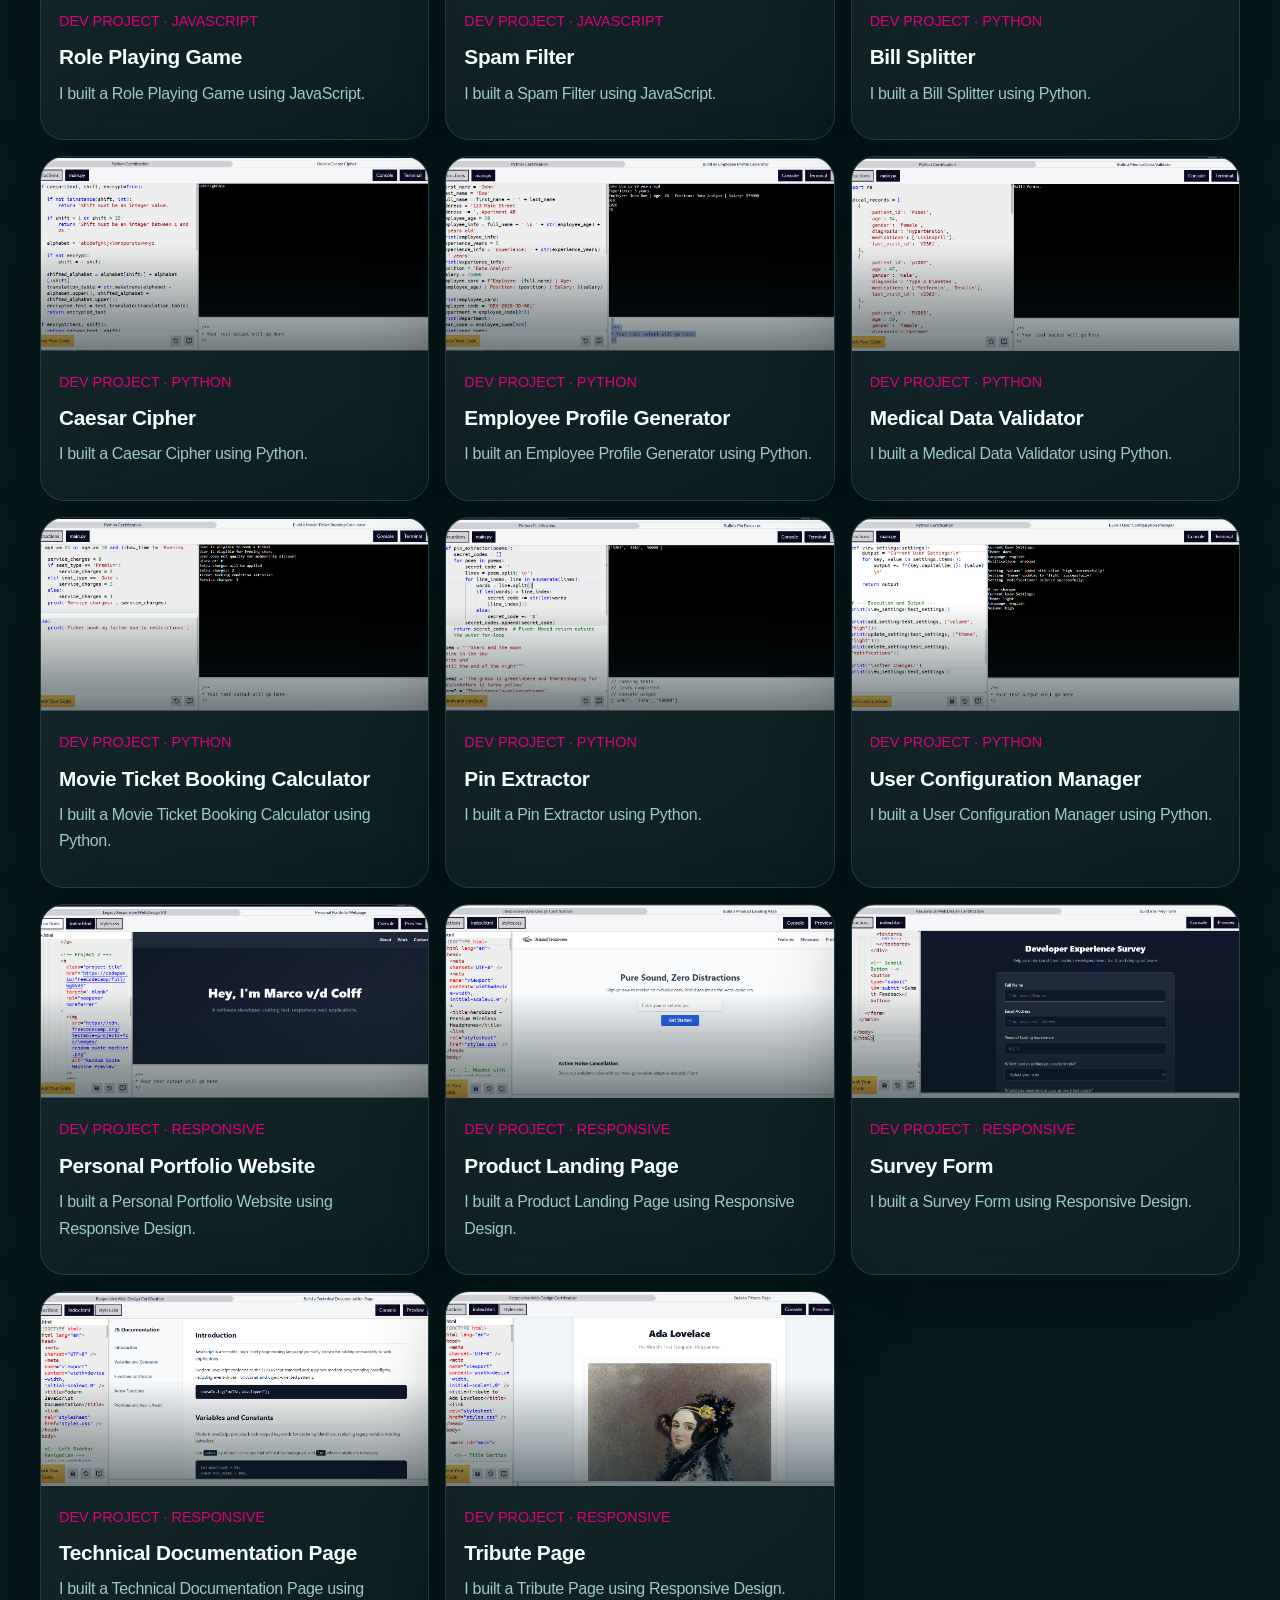
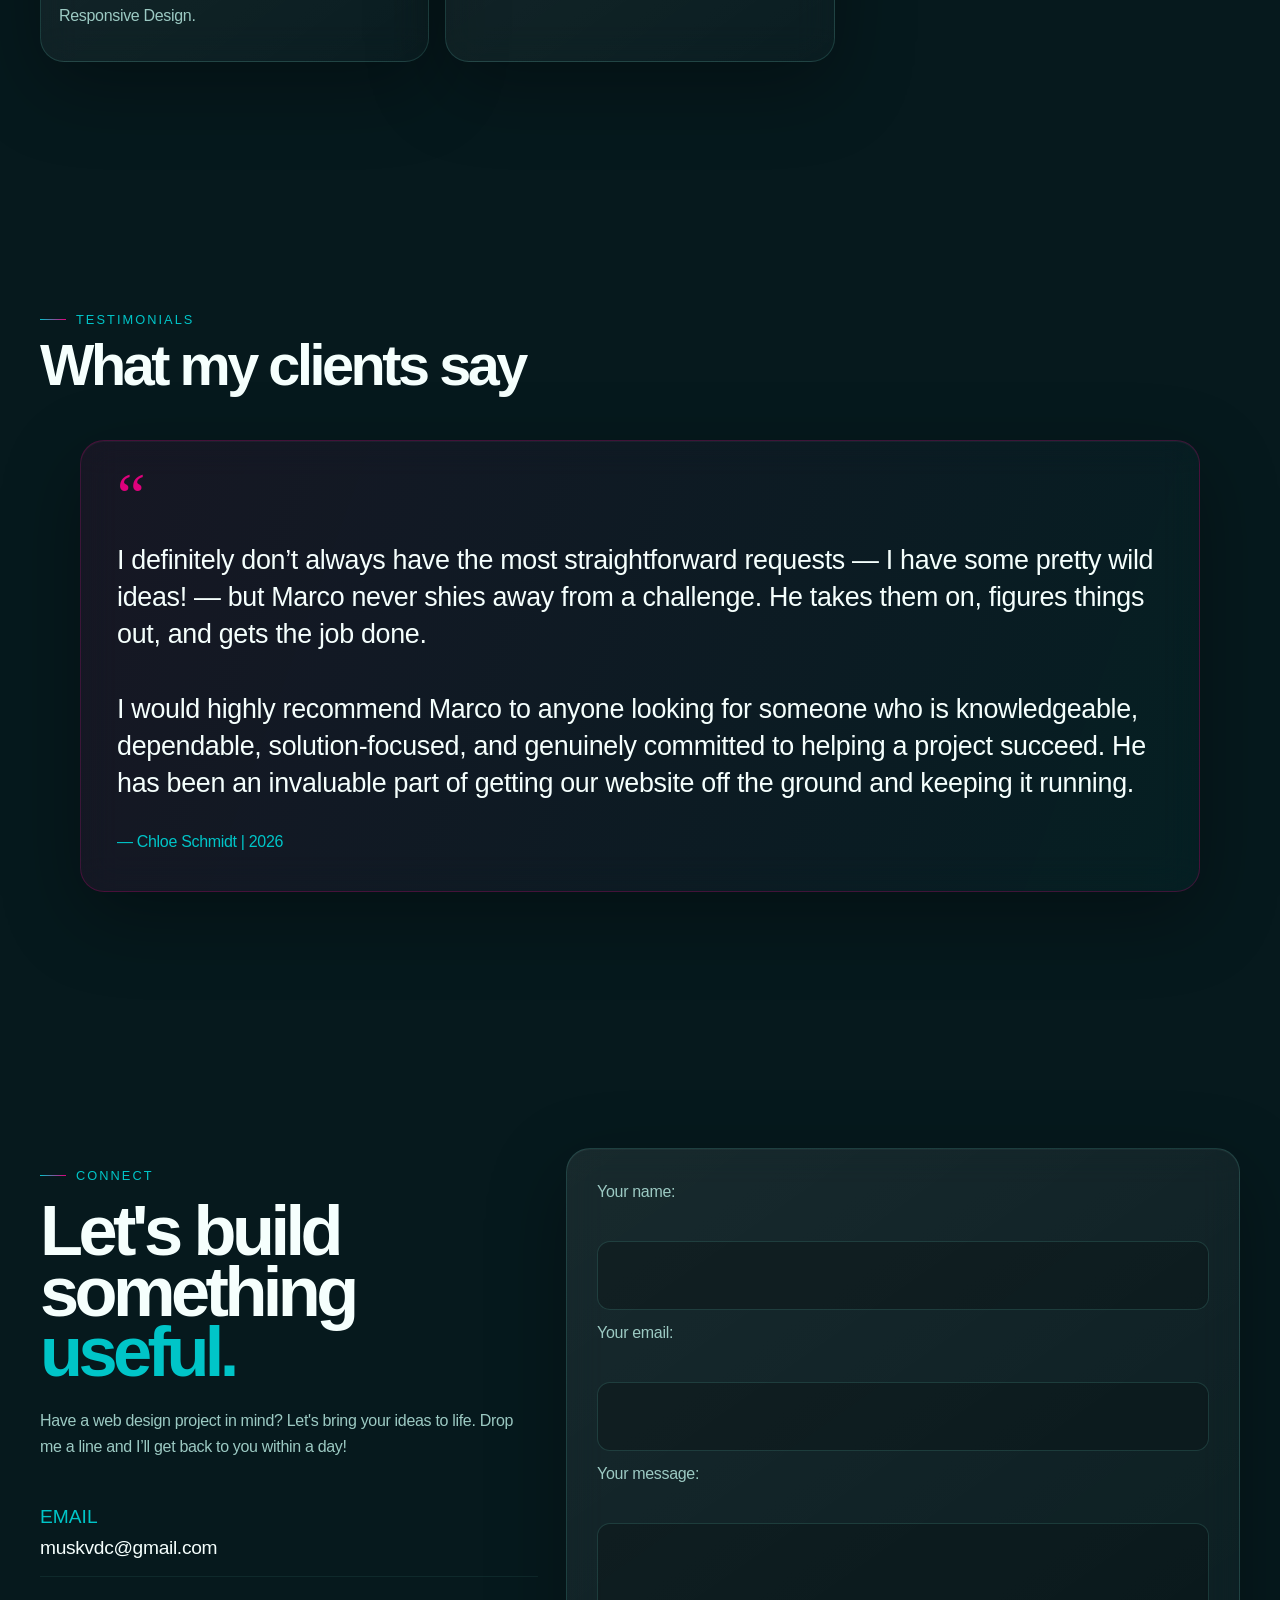
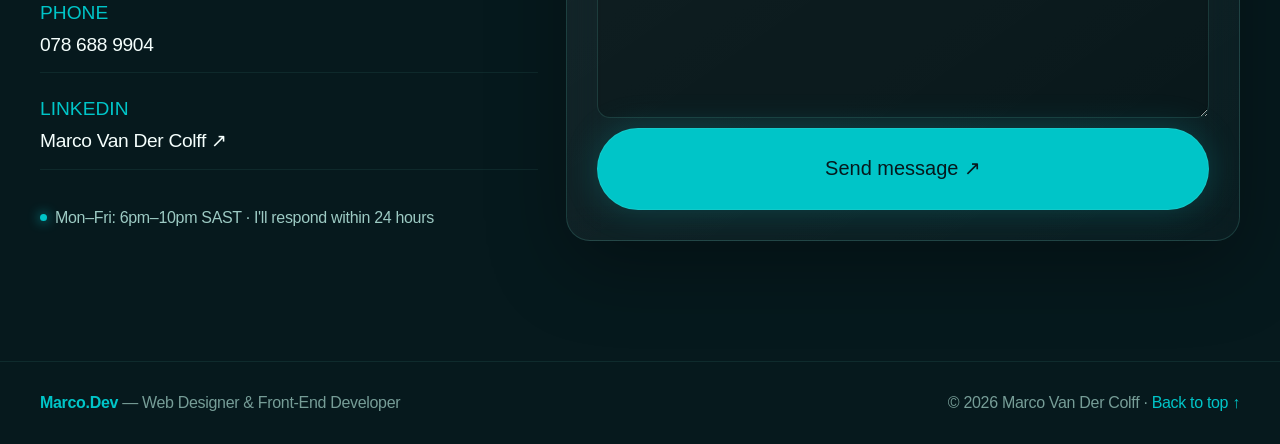
==== commit 0ad6b9bf: "Favicon" ====
--- a/index.html
+++ b/index.html
@@ -6,6 +6,7 @@
         <meta name="viewport" content="width=device-width,initial-scale=1">
         <meta name="description" content="Marco Van Der Colff | Web Designer & Front-End Developer crafting modern, responsive, user-focused digital experiences.">
         <meta name="theme-color" content="#06191d">
+        <link rel="icon" type="image/png" href="images/Logo/MV-Favicon.png">
         <title>
             Marco Van Der Colff | Web Designer
             &
@@ -110,7 +111,7 @@
                             </span>
                             <span>
                                 <strong>
-                                    30+ projects
+                                    23+ projects
                                 </strong>
                                 built
                             </span>
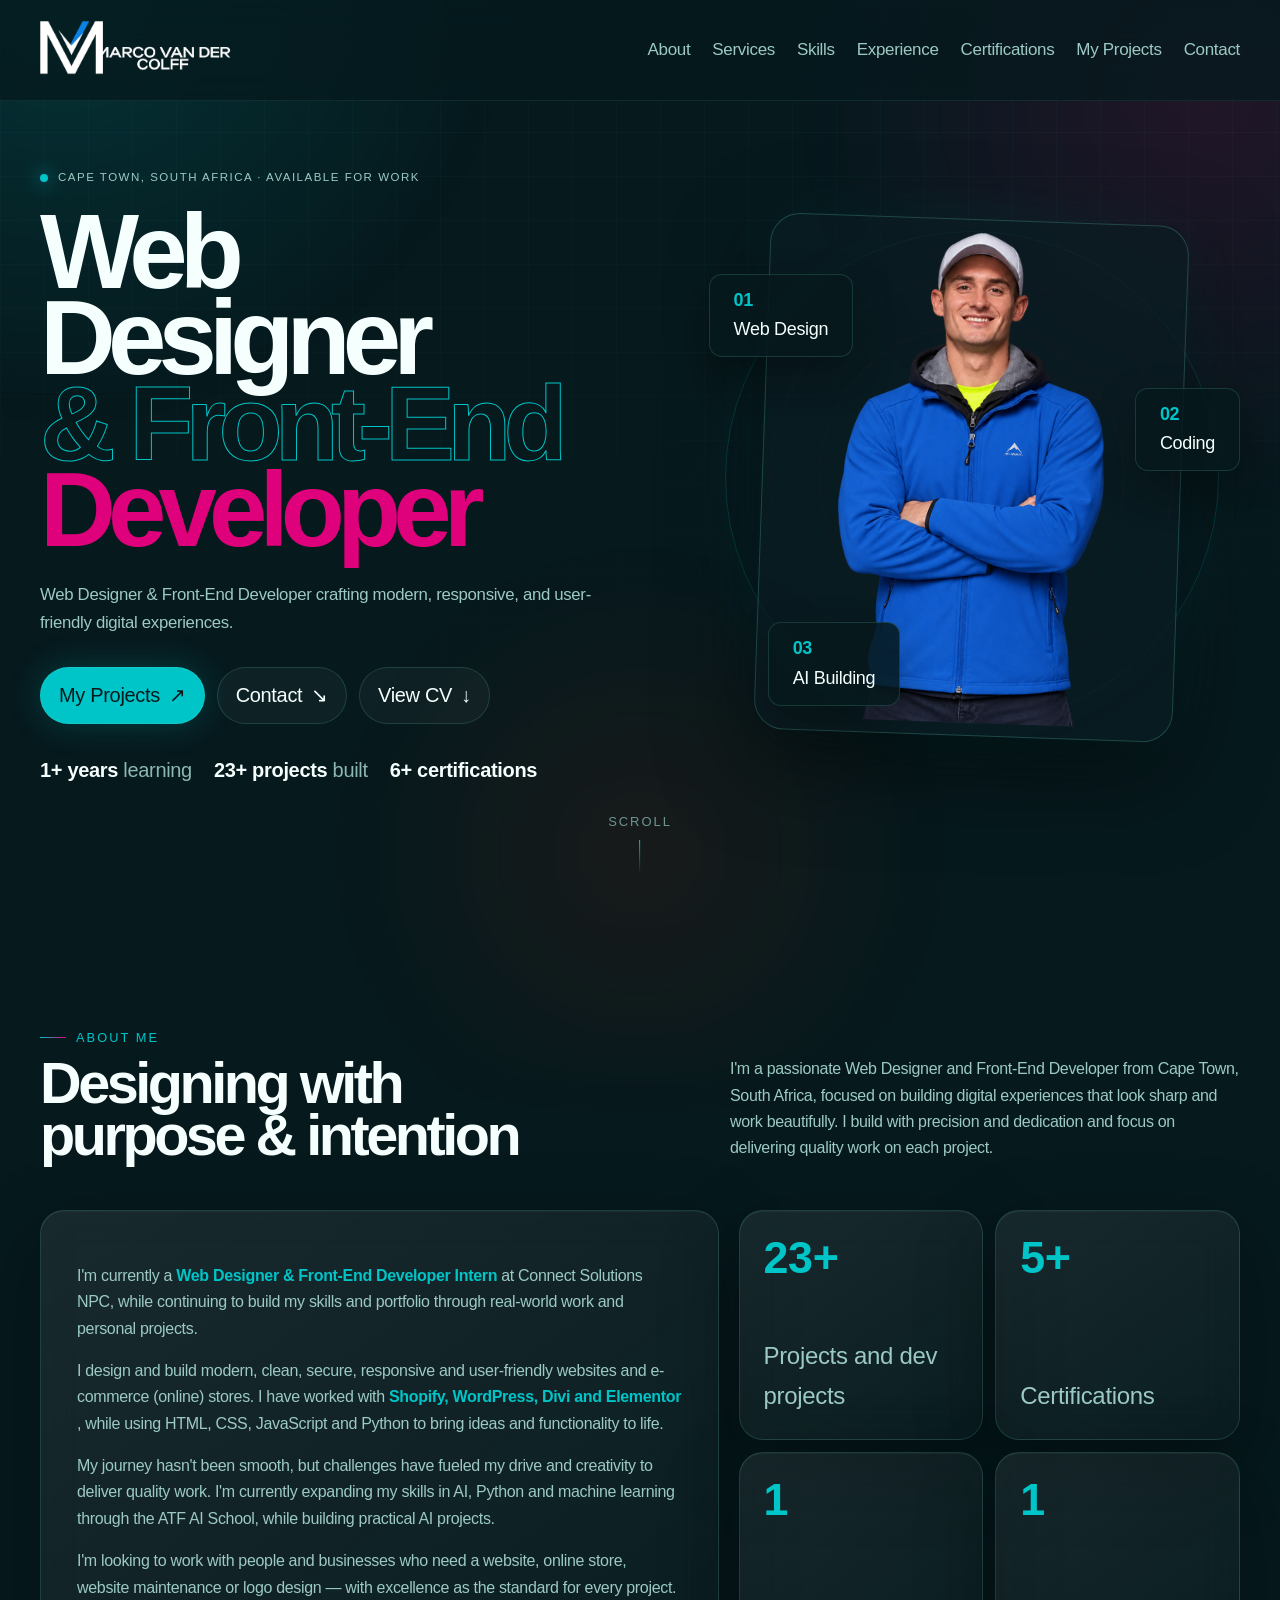
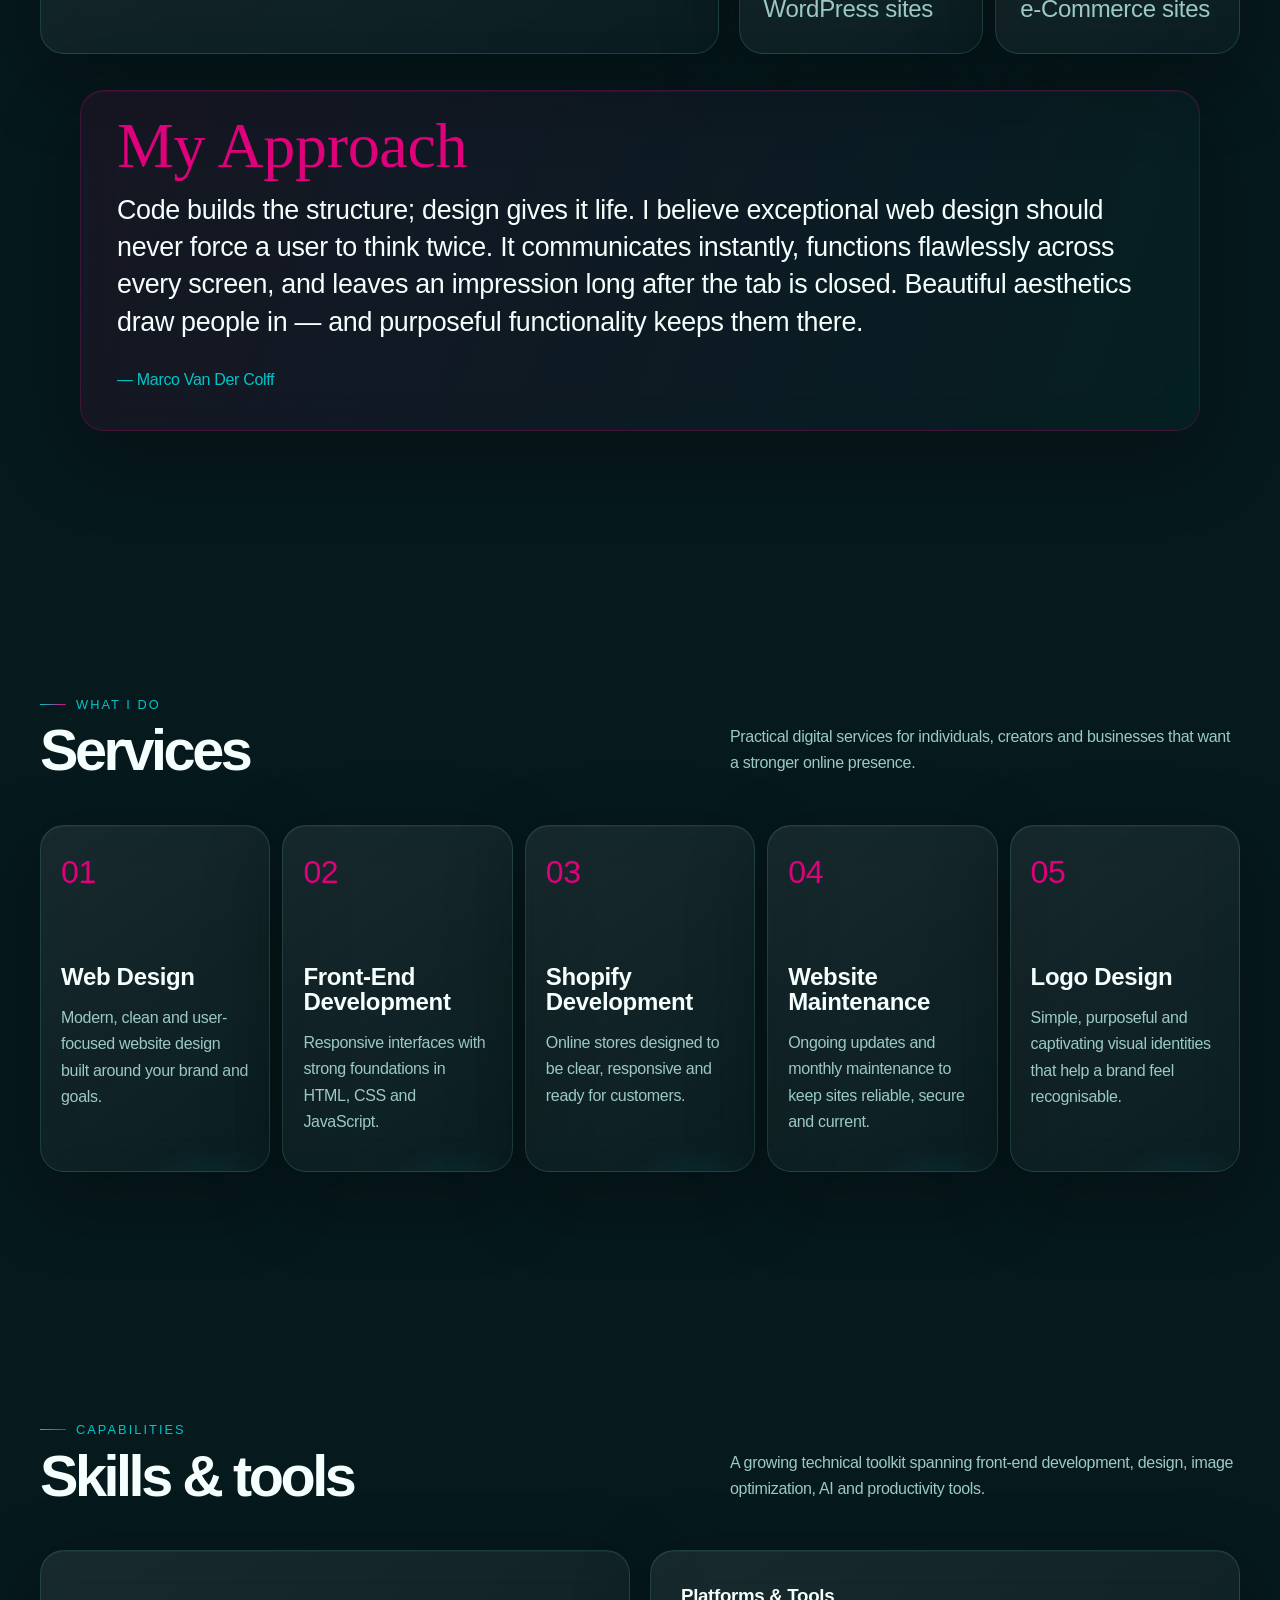
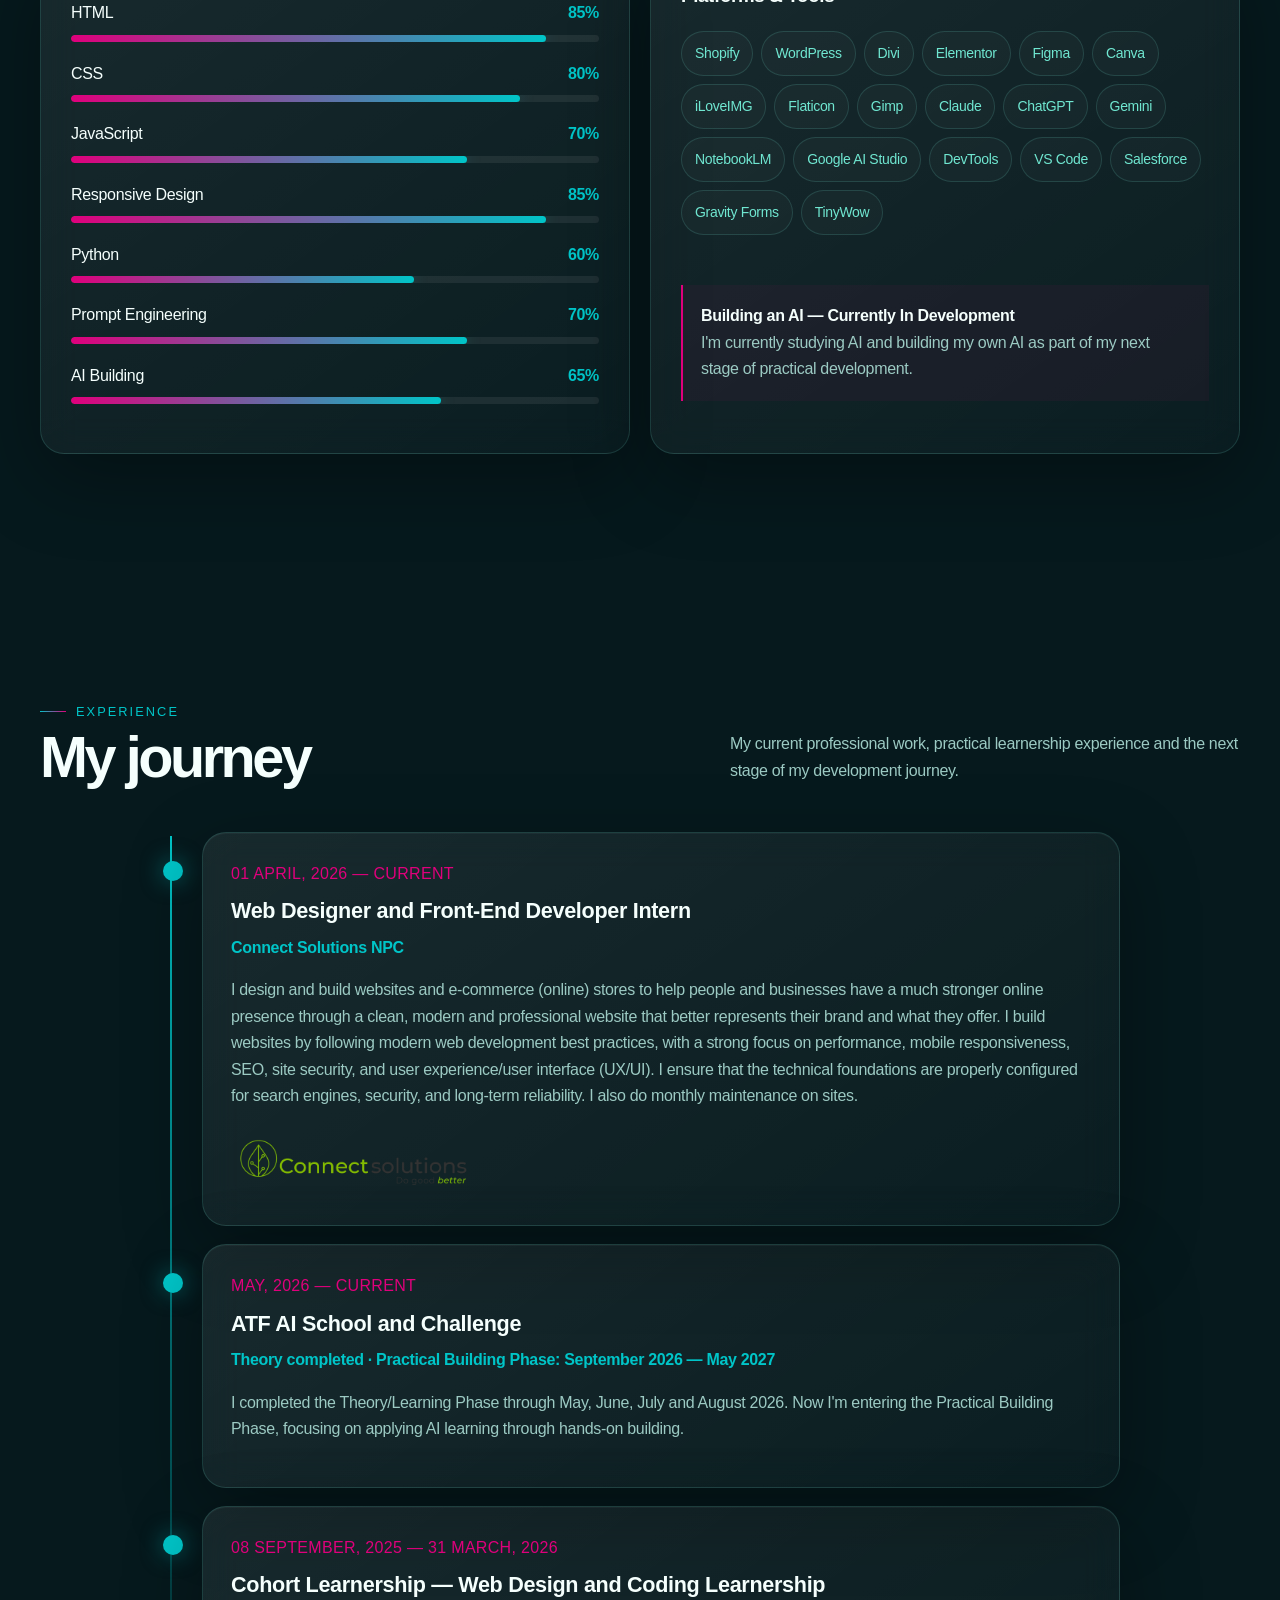
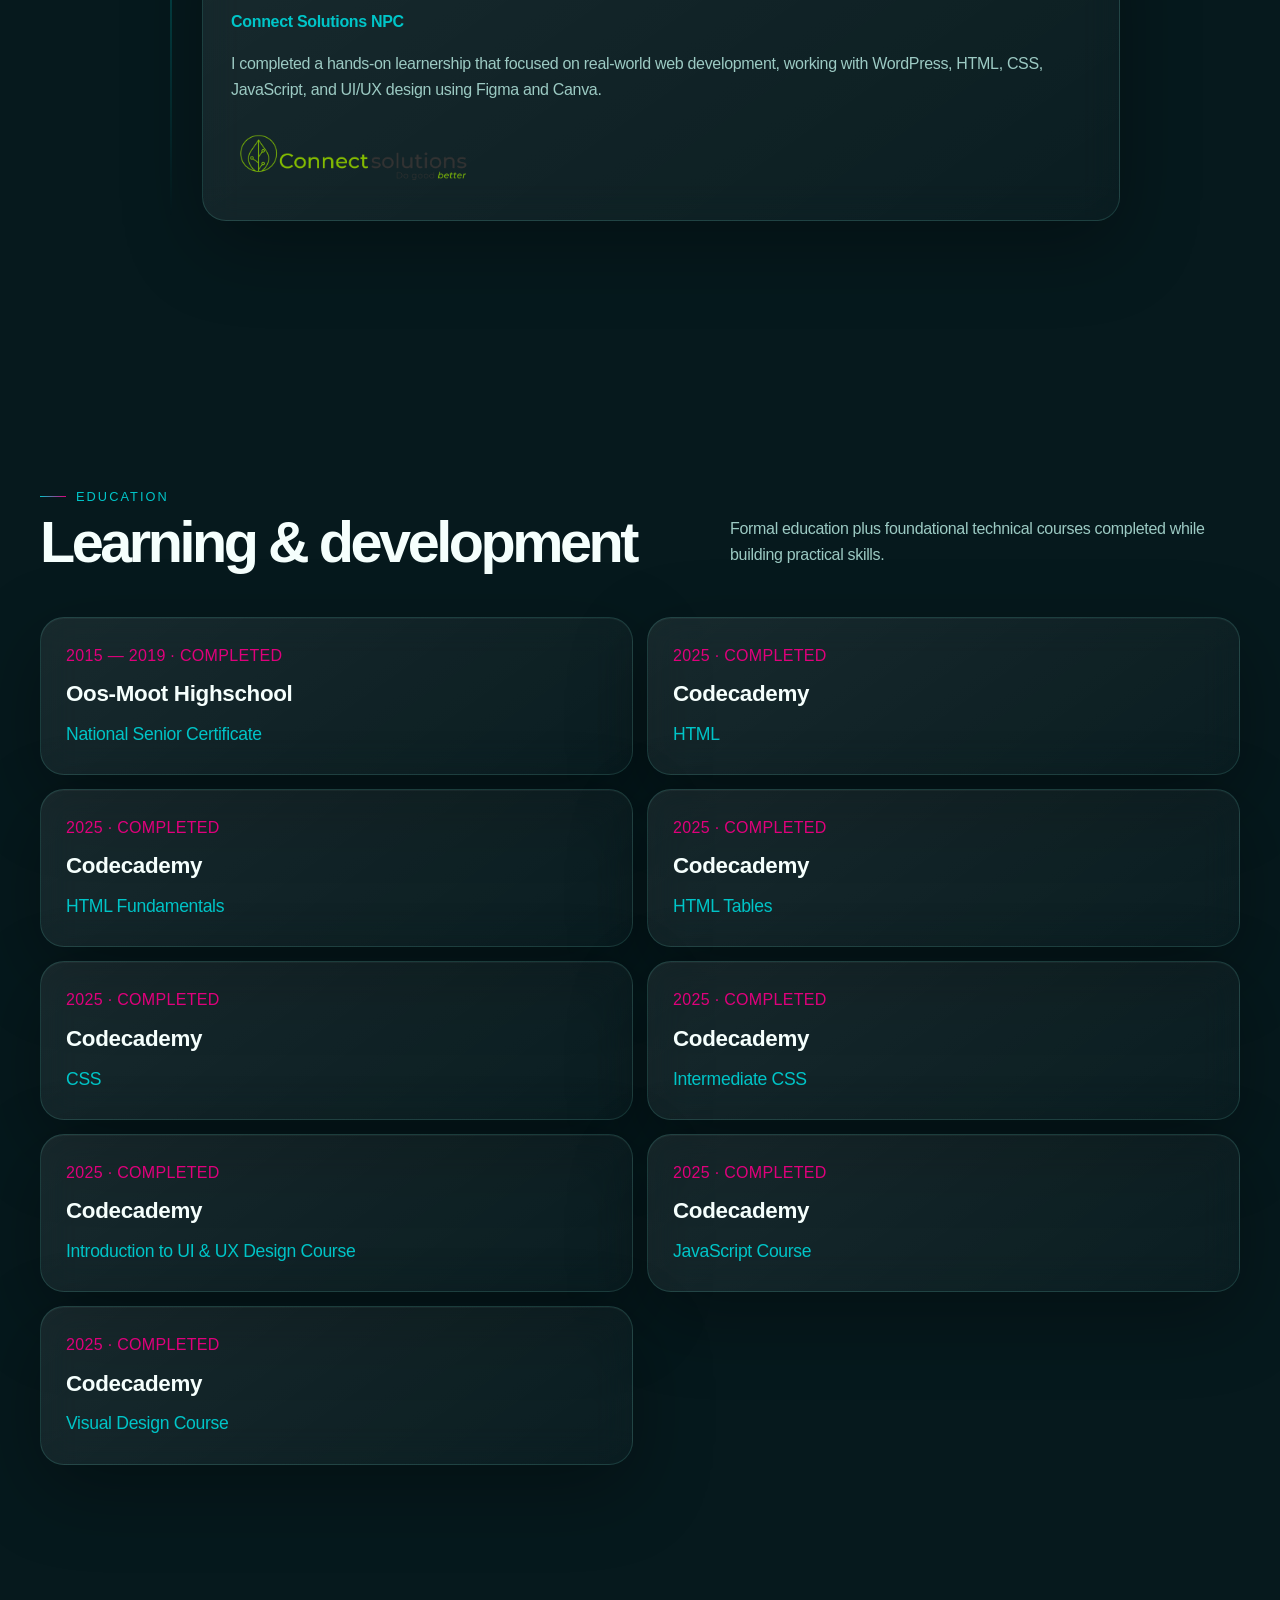
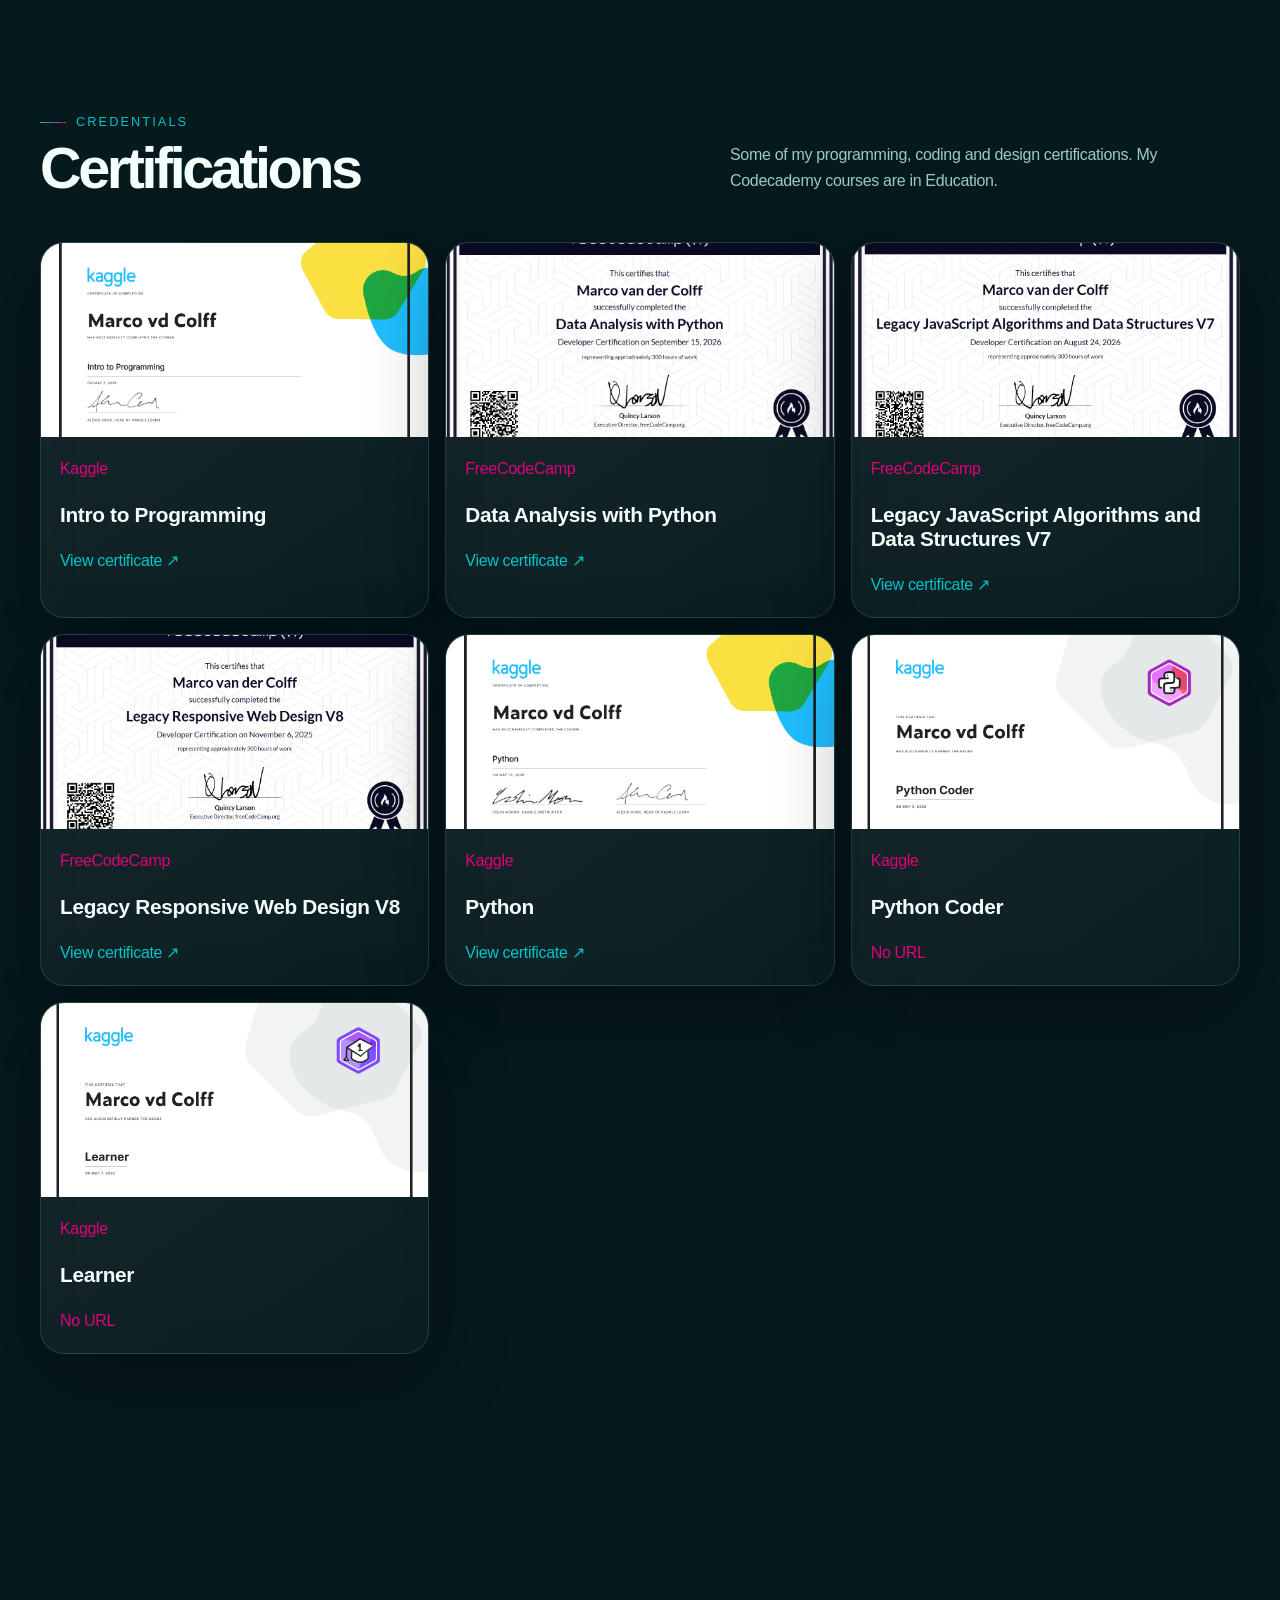
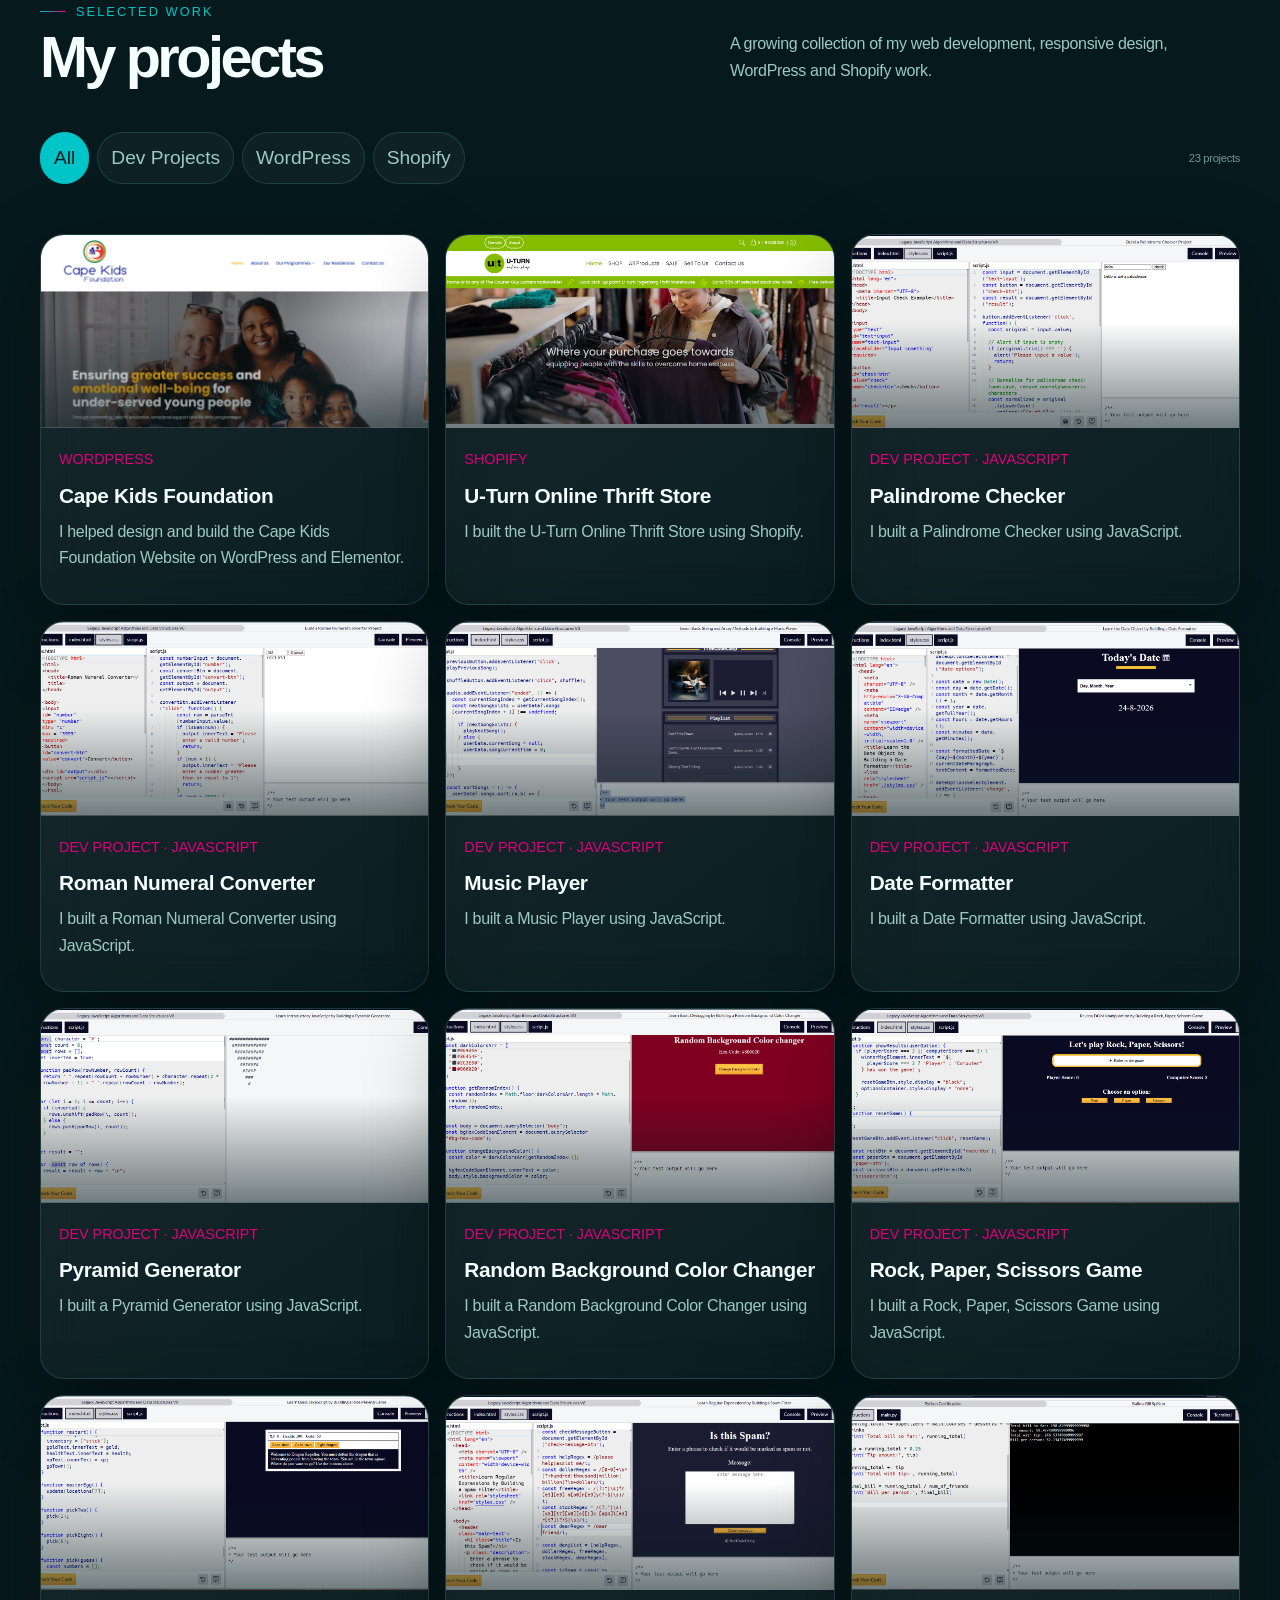
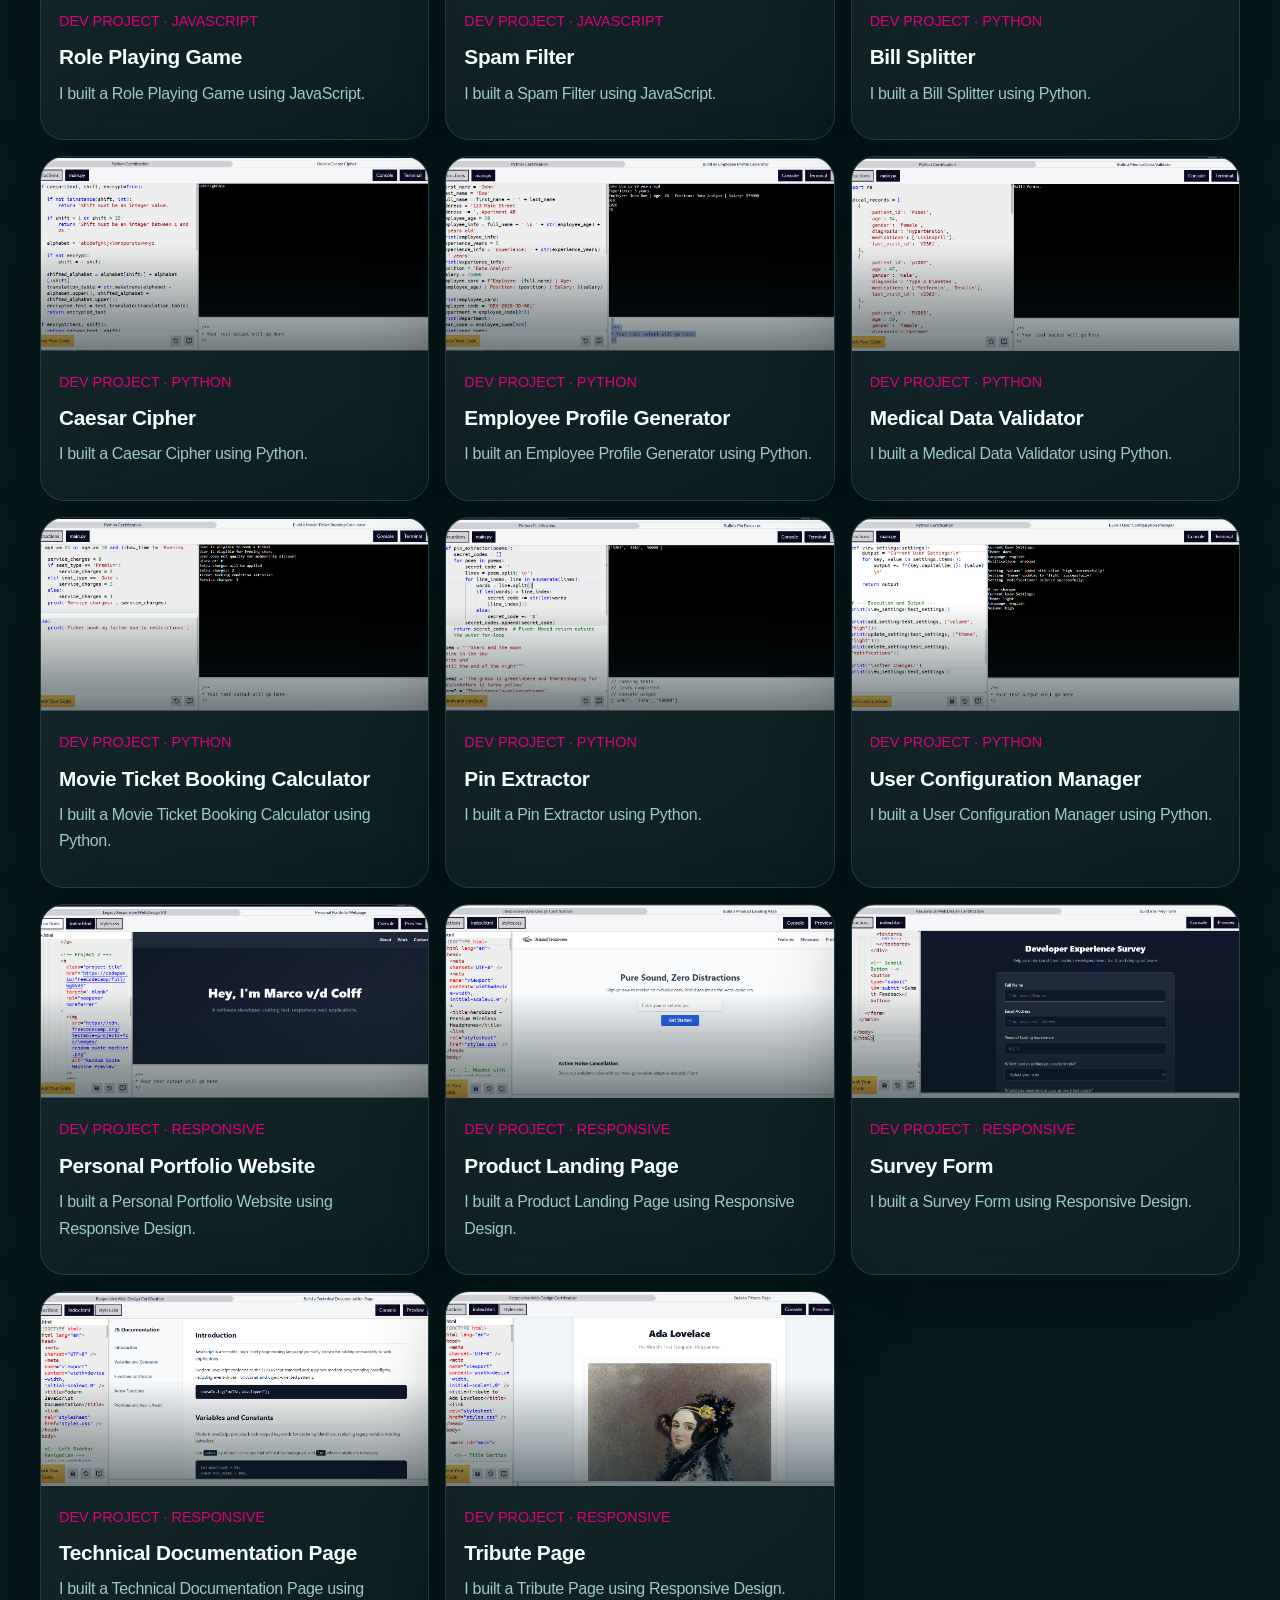
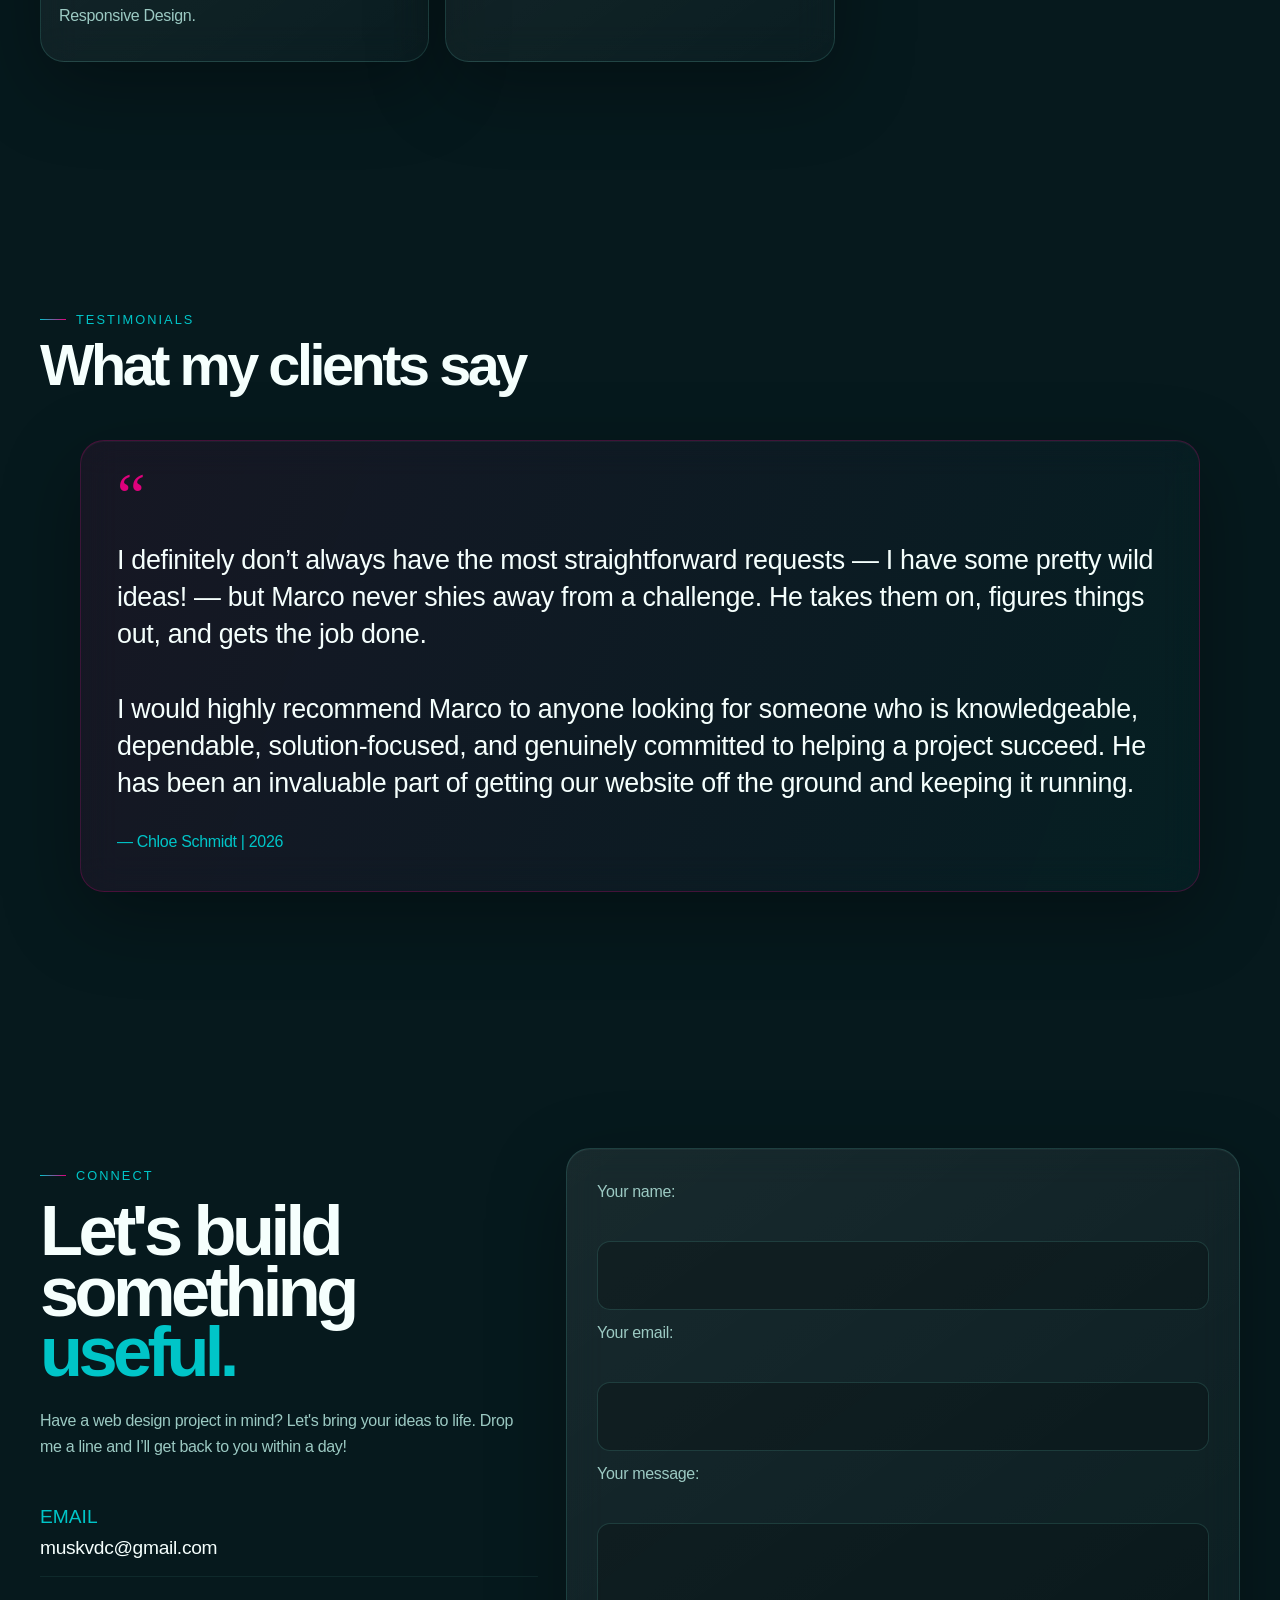
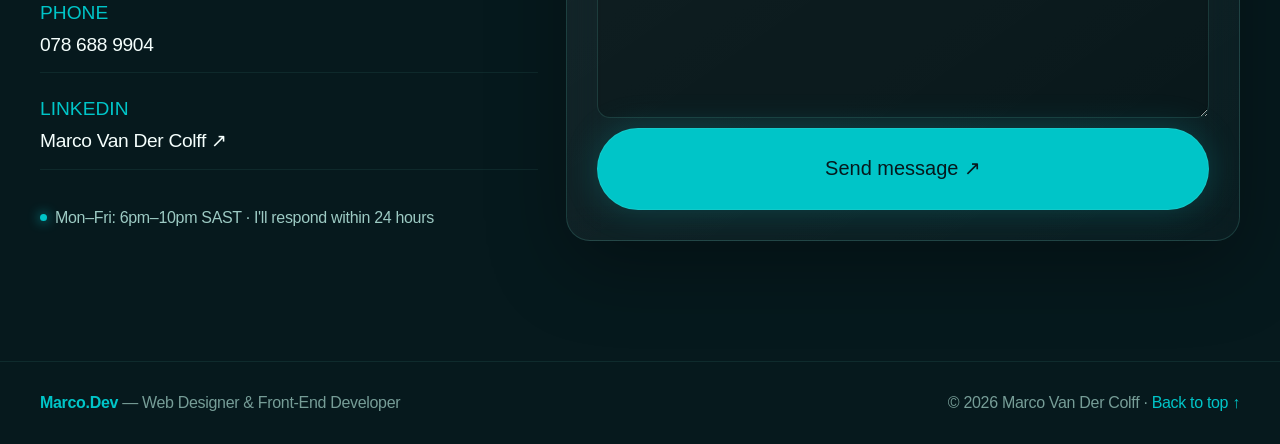
==== commit 693eed7a: "stats update" ====
--- a/index.html
+++ b/index.html
@@ -204,7 +204,7 @@
                         <div class="stats">
                             <div class="glass stat">
                                 <b>
-                                    30+
+                                    23+
                                 </b>
                                 <span>
                                     Projects and dev projects
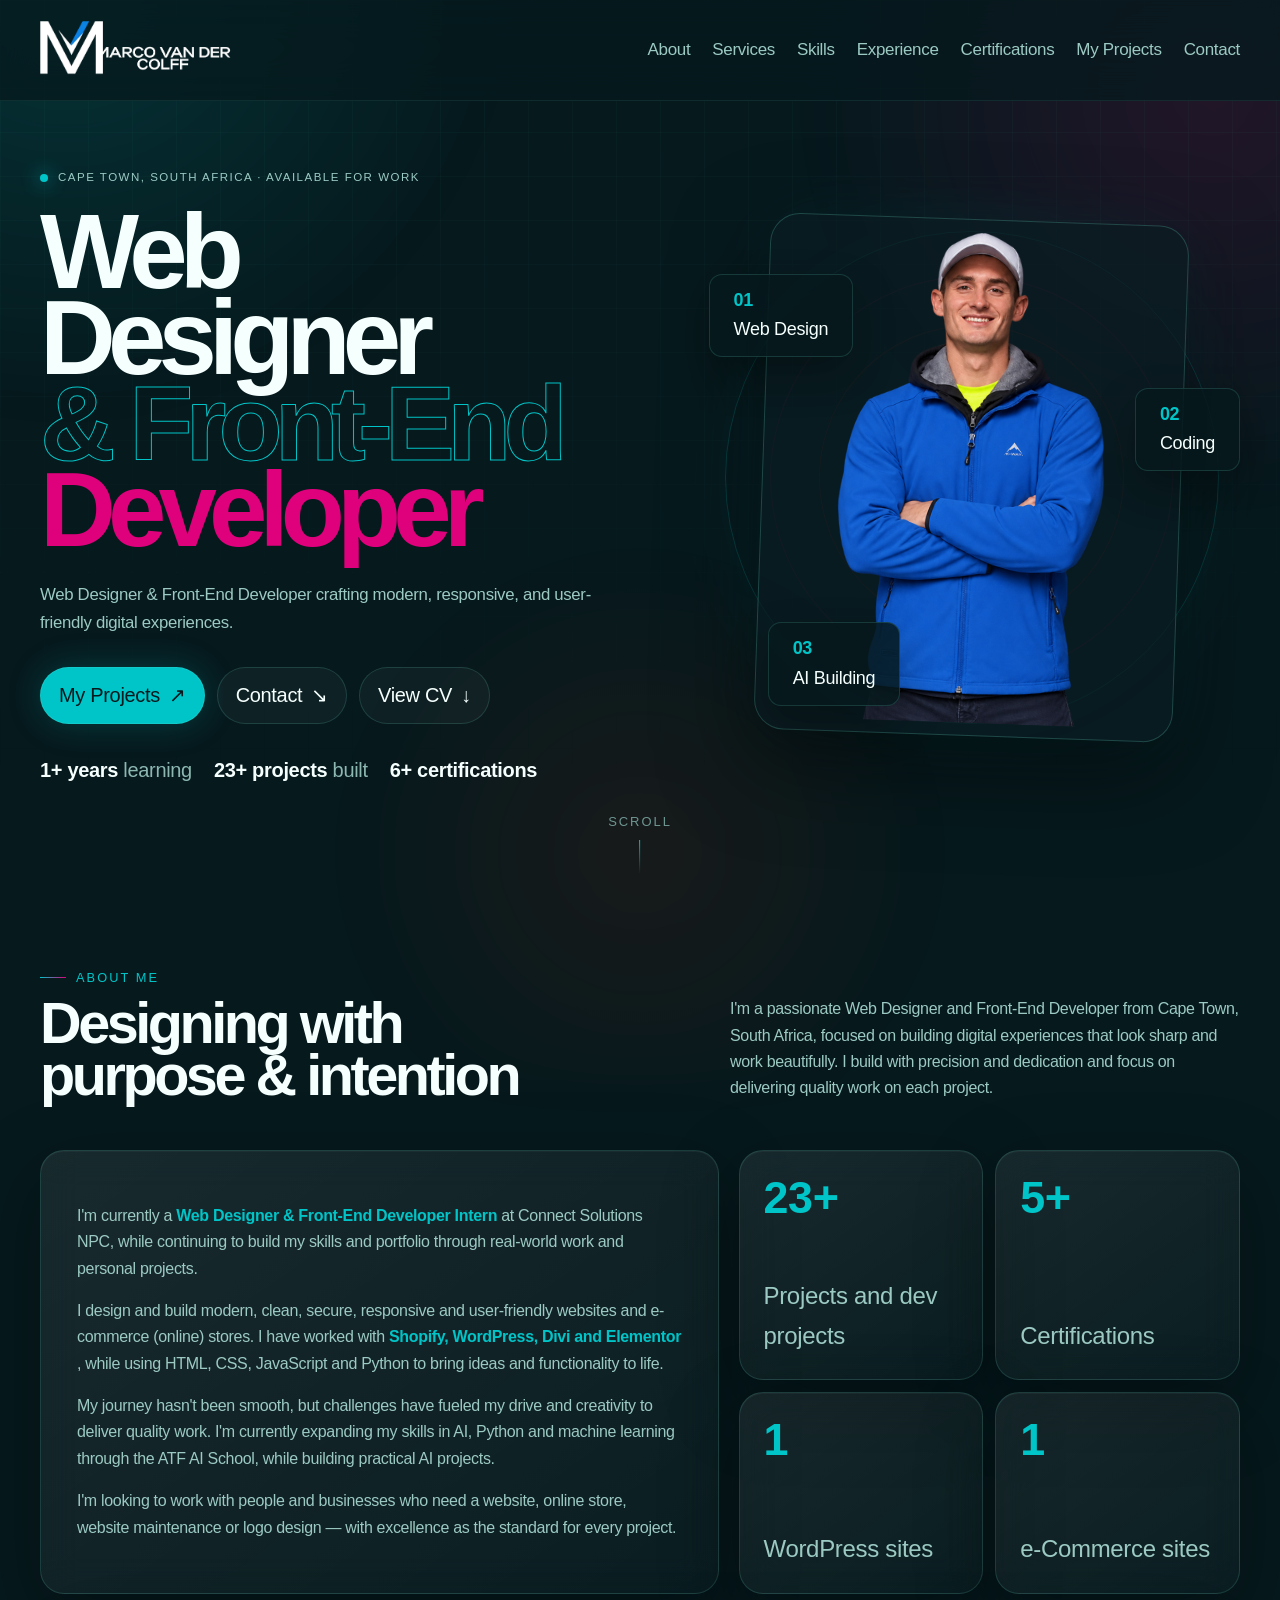
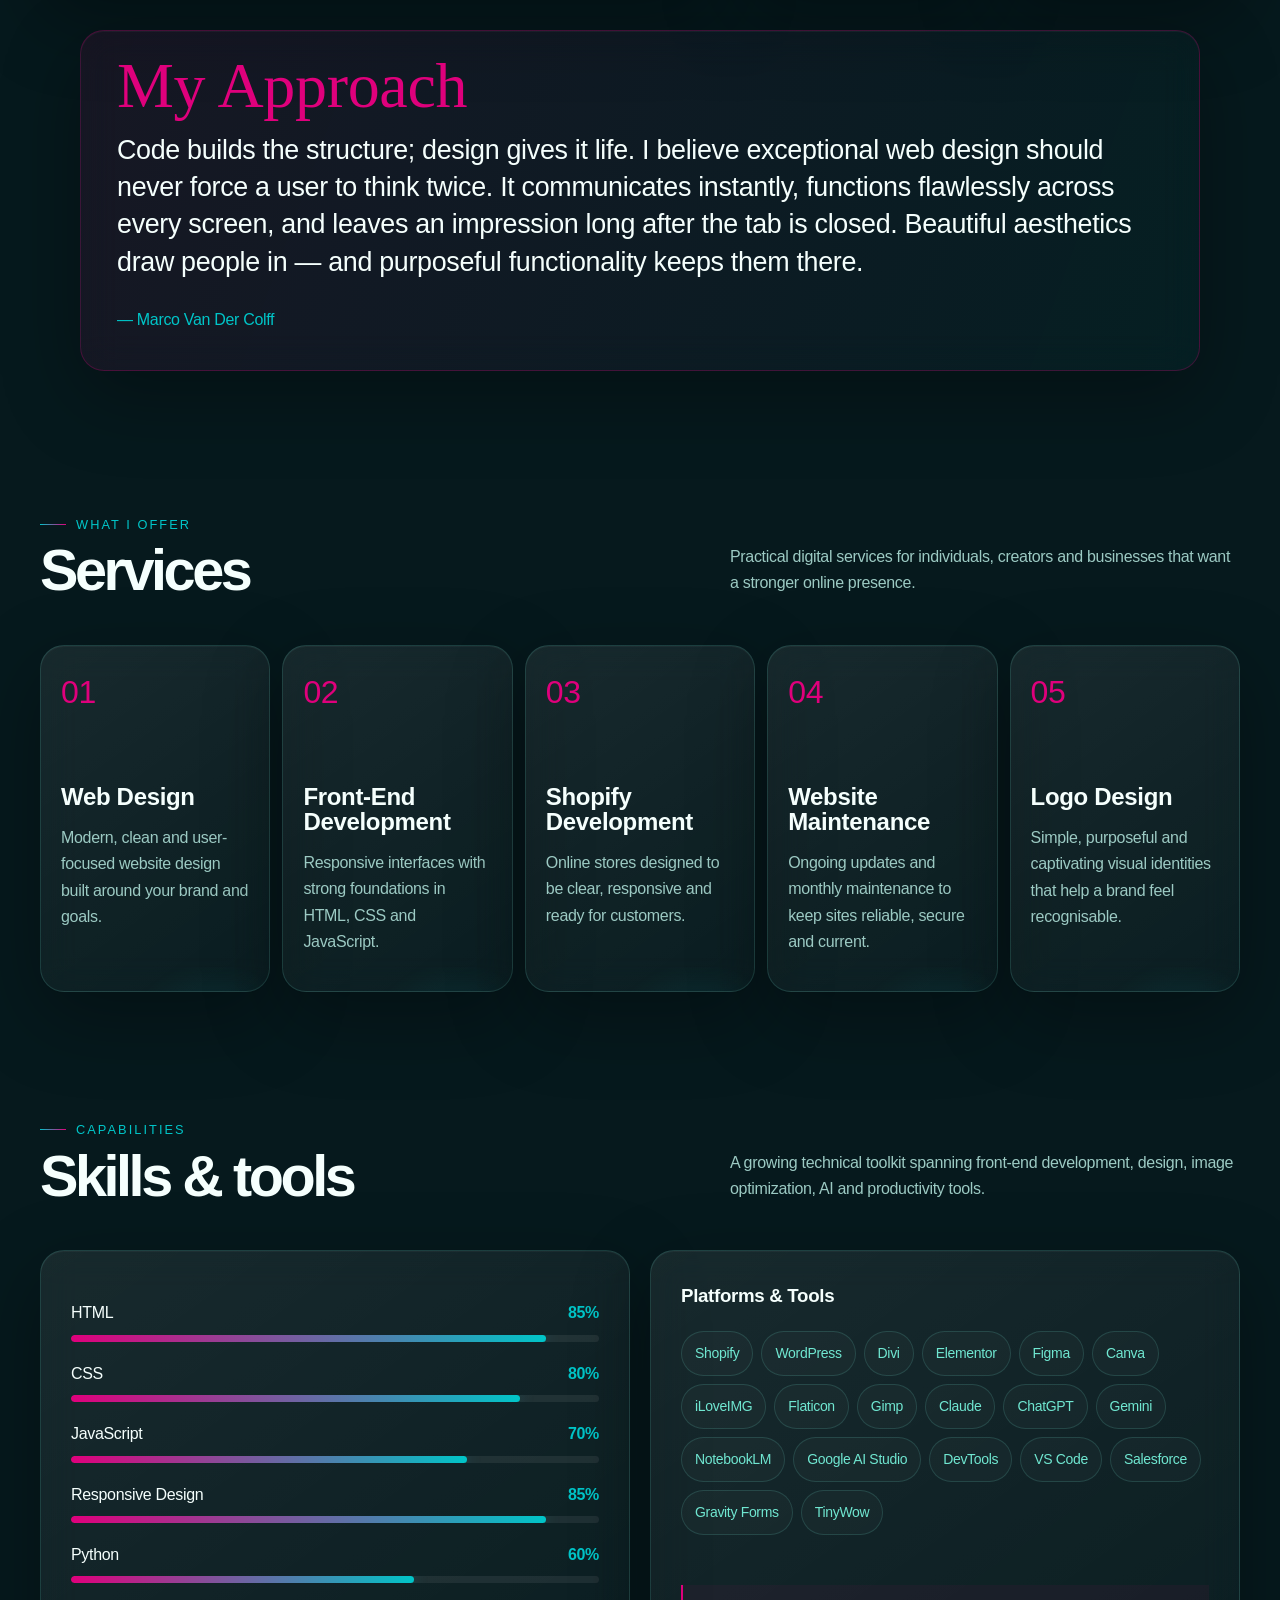
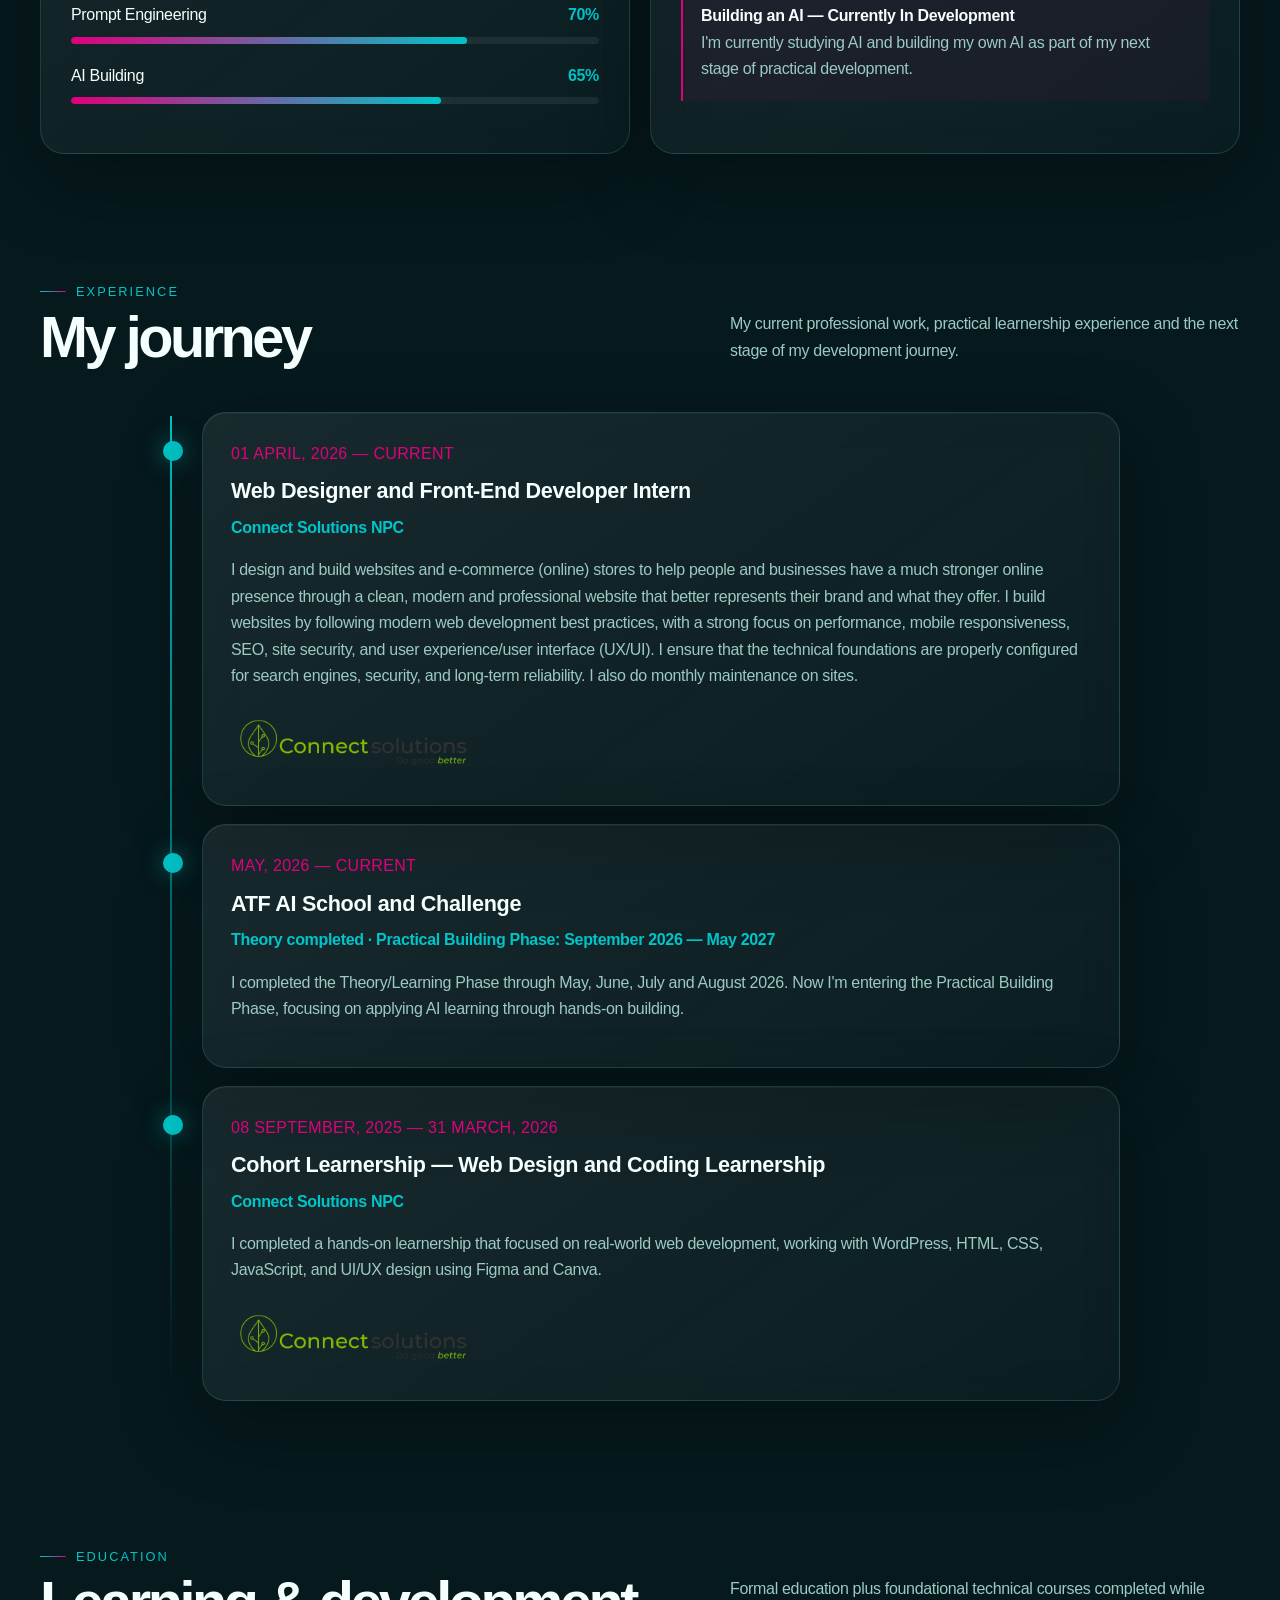
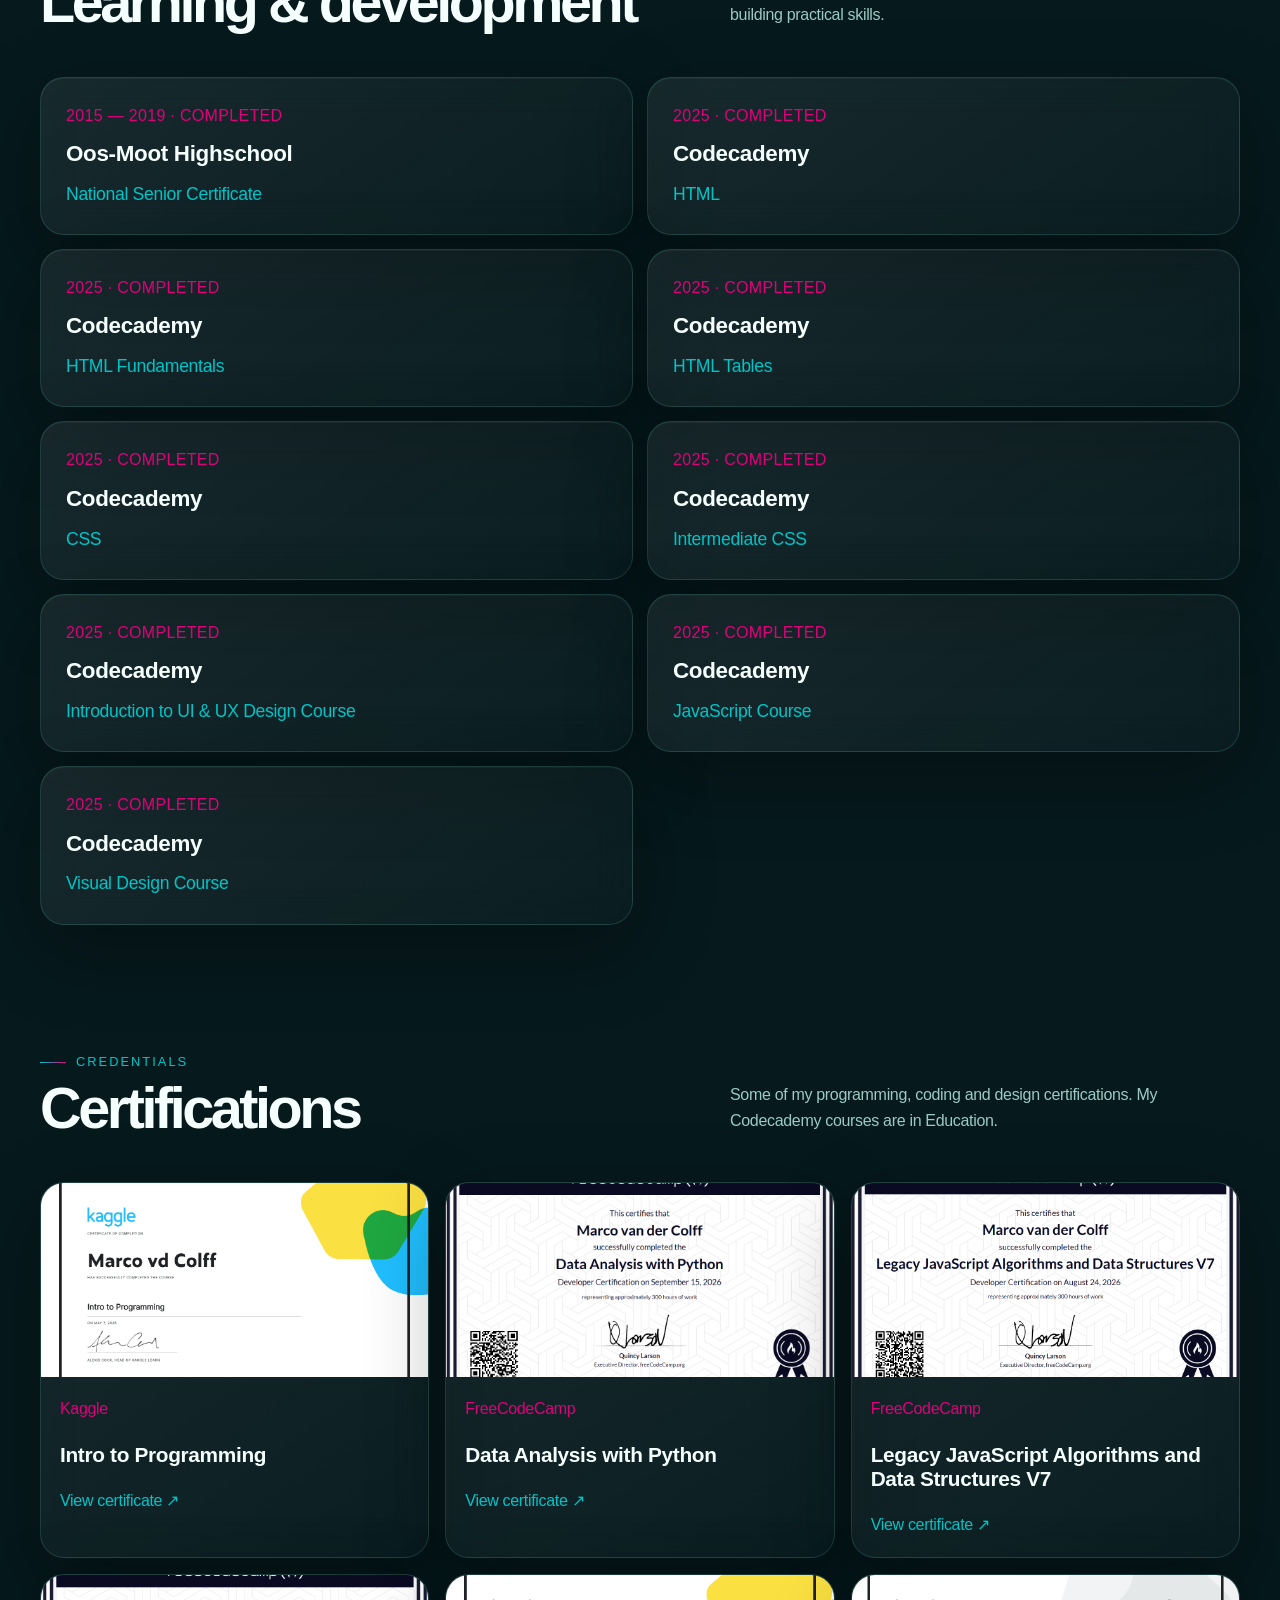
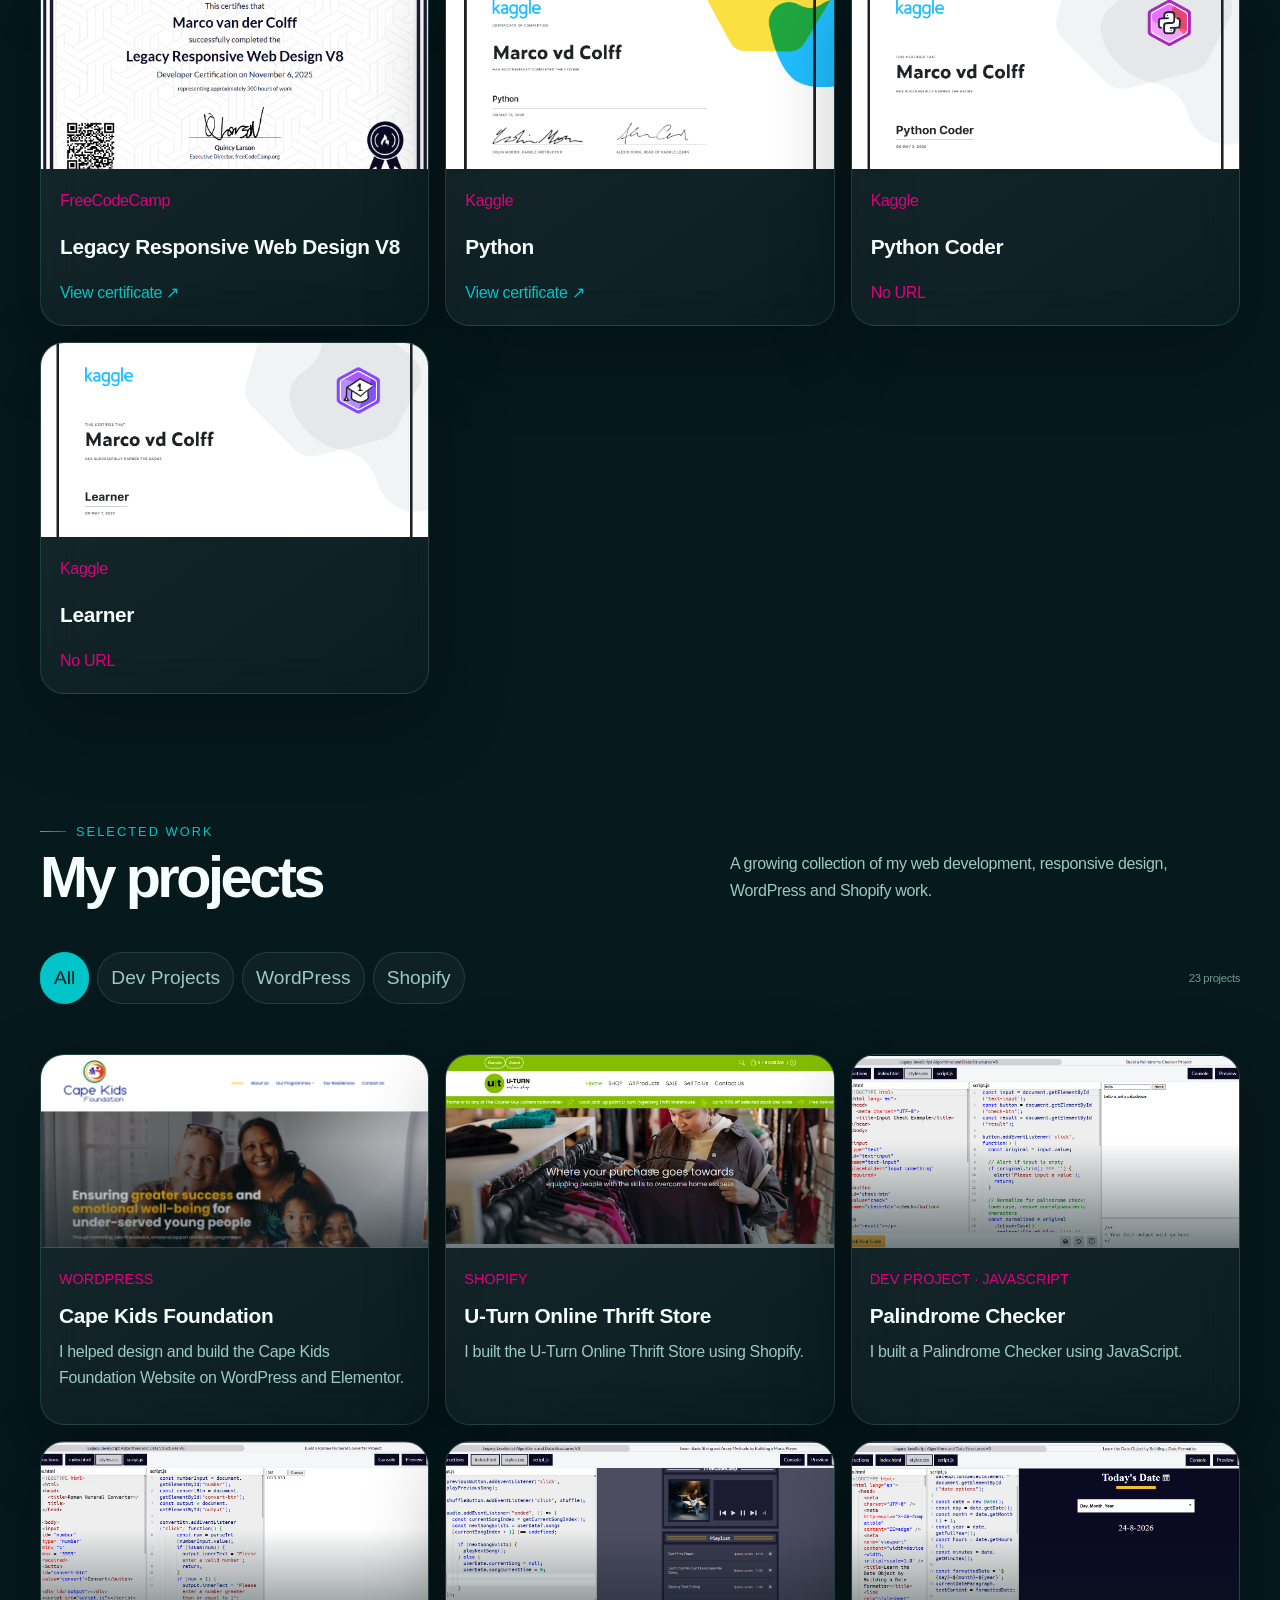
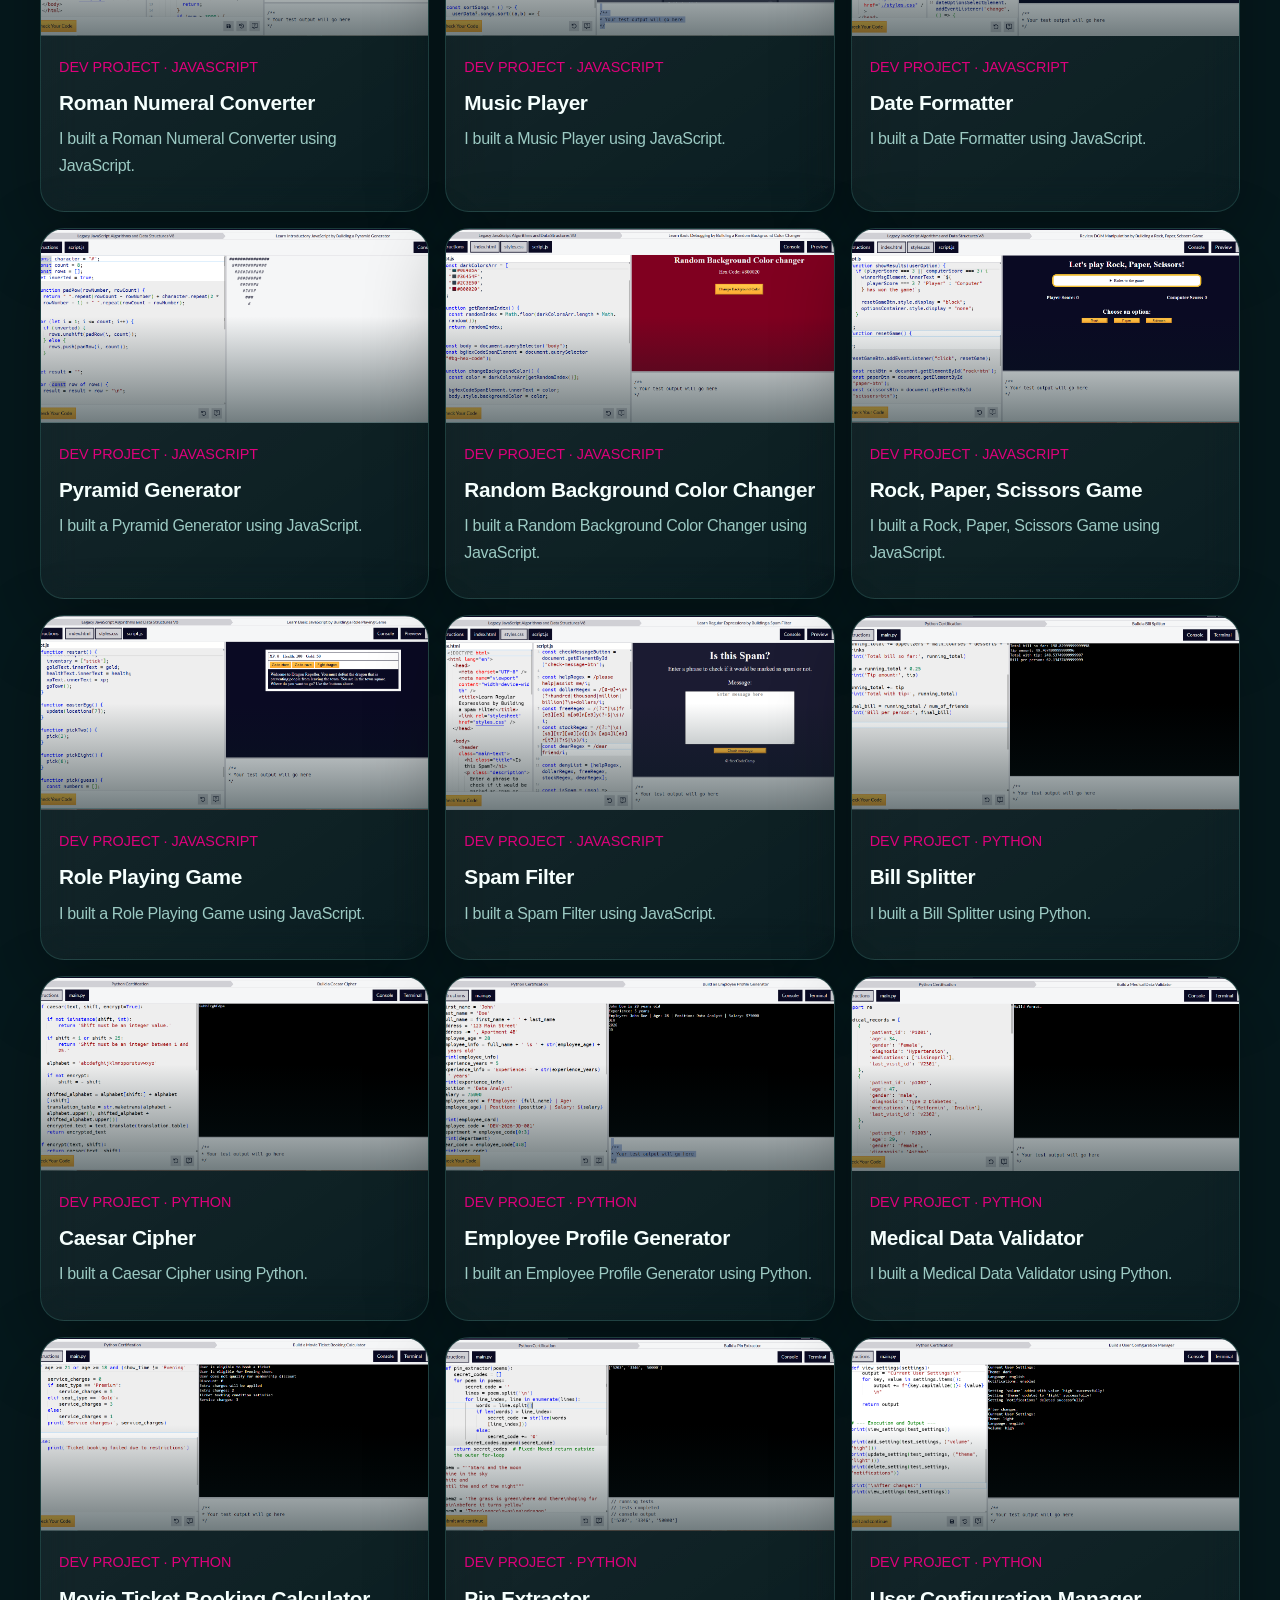
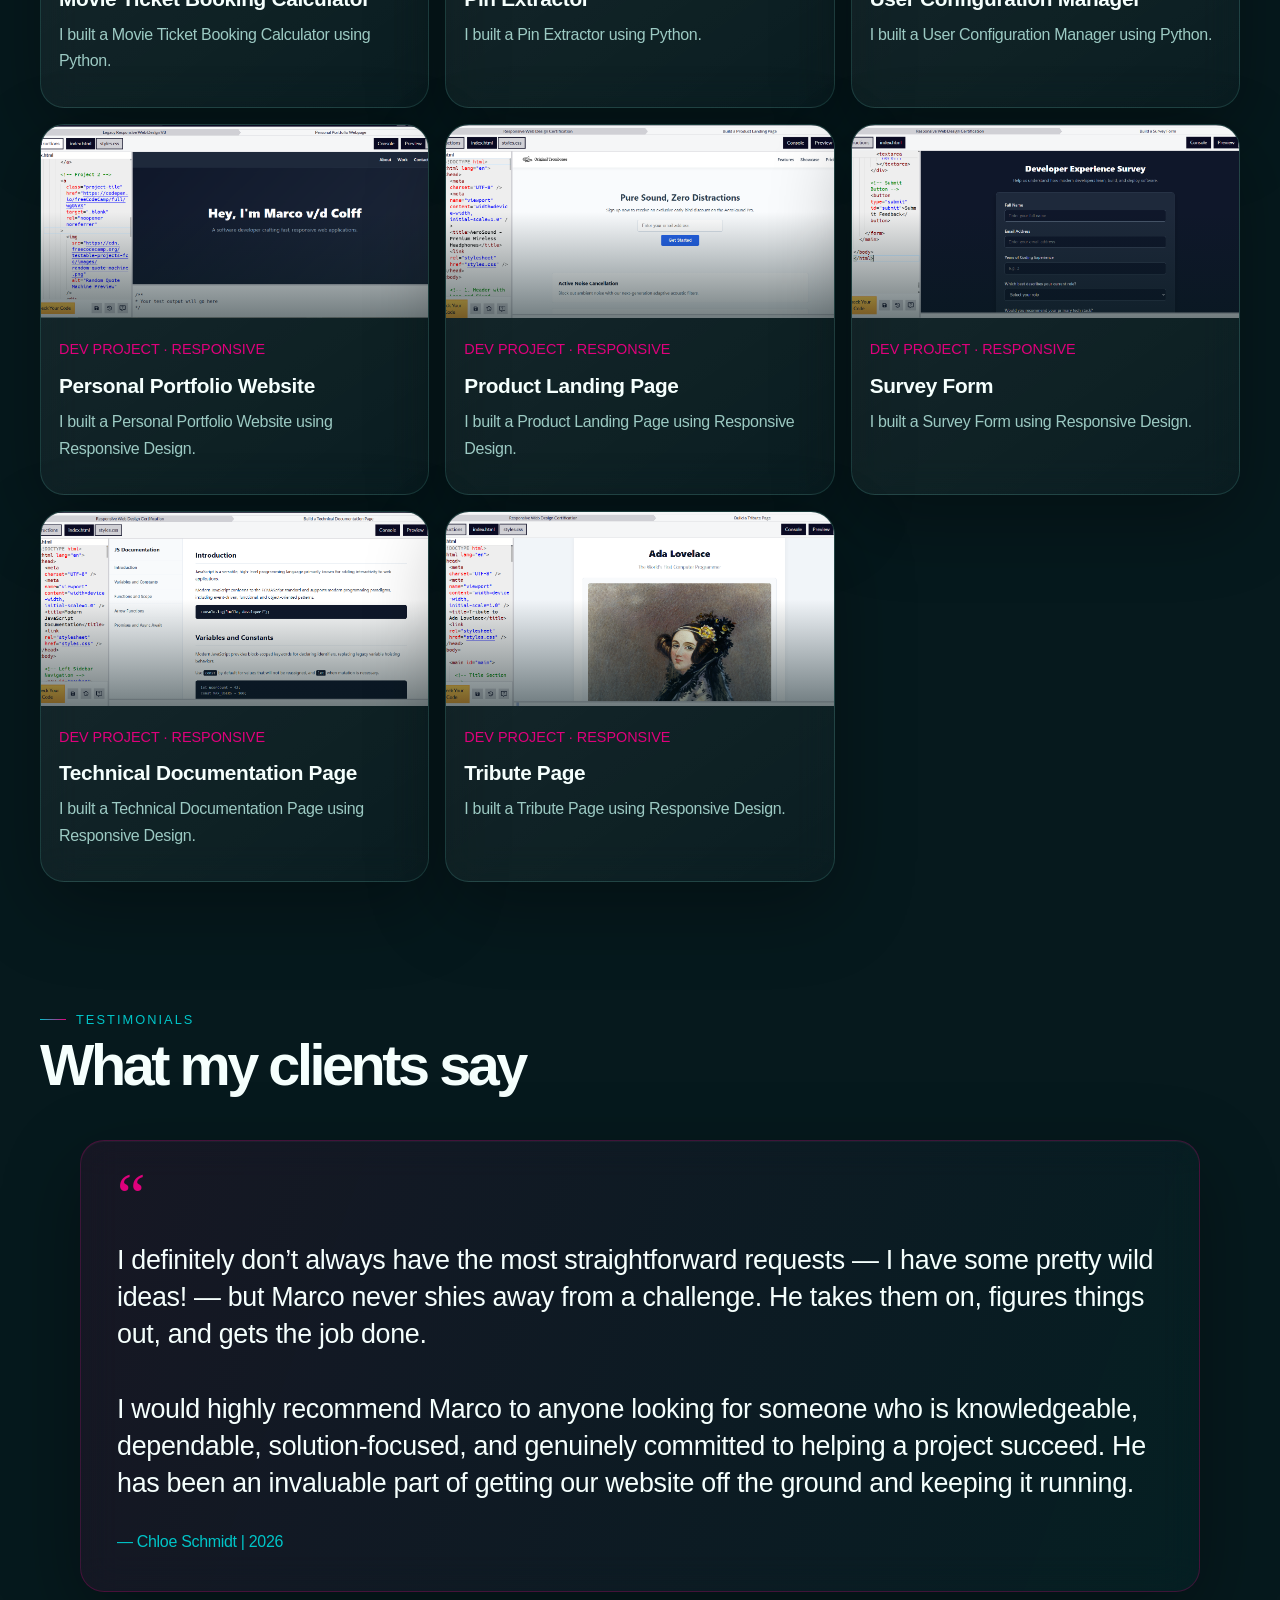
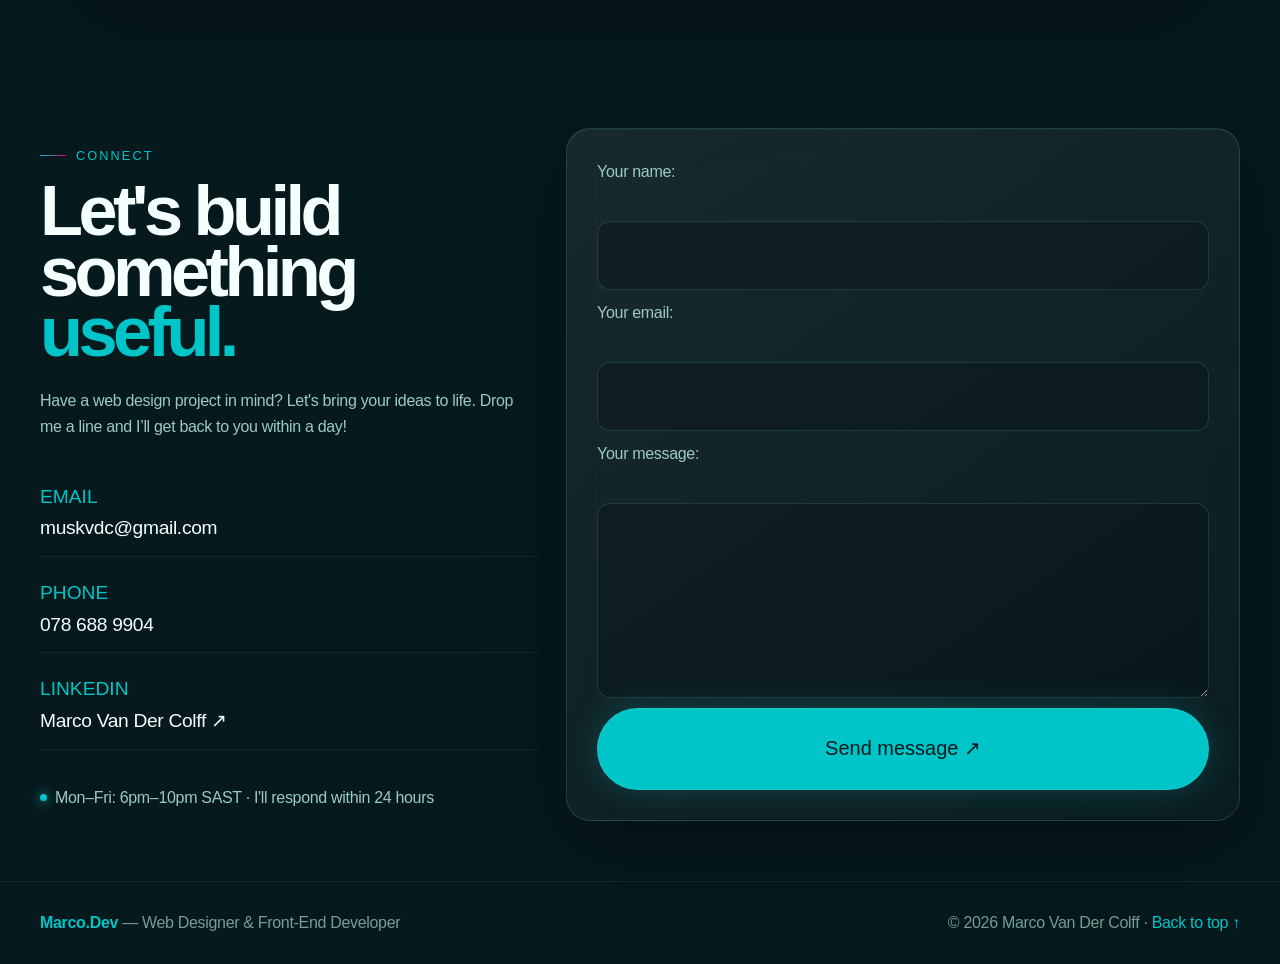
==== commit be7806ca: "services sub title update" ====
--- a/index.html
+++ b/index.html
@@ -255,7 +255,7 @@
                     <div class="section-head">
                         <div>
                             <div class="eyebrow">
-                                What I do
+                                What I offer
                             </div>
                             <h2 class="section-title">
                                 Services
--- a/css/style.css
+++ b/css/style.css
@@ -66,7 +66,7 @@
     width:min(var(--max),calc(100% - 40px));
     margin-inline:auto
 }.section{
-    padding:120px 0;
+    padding:60px 0;
     position:relative
 }.section-head{
     display:flex;
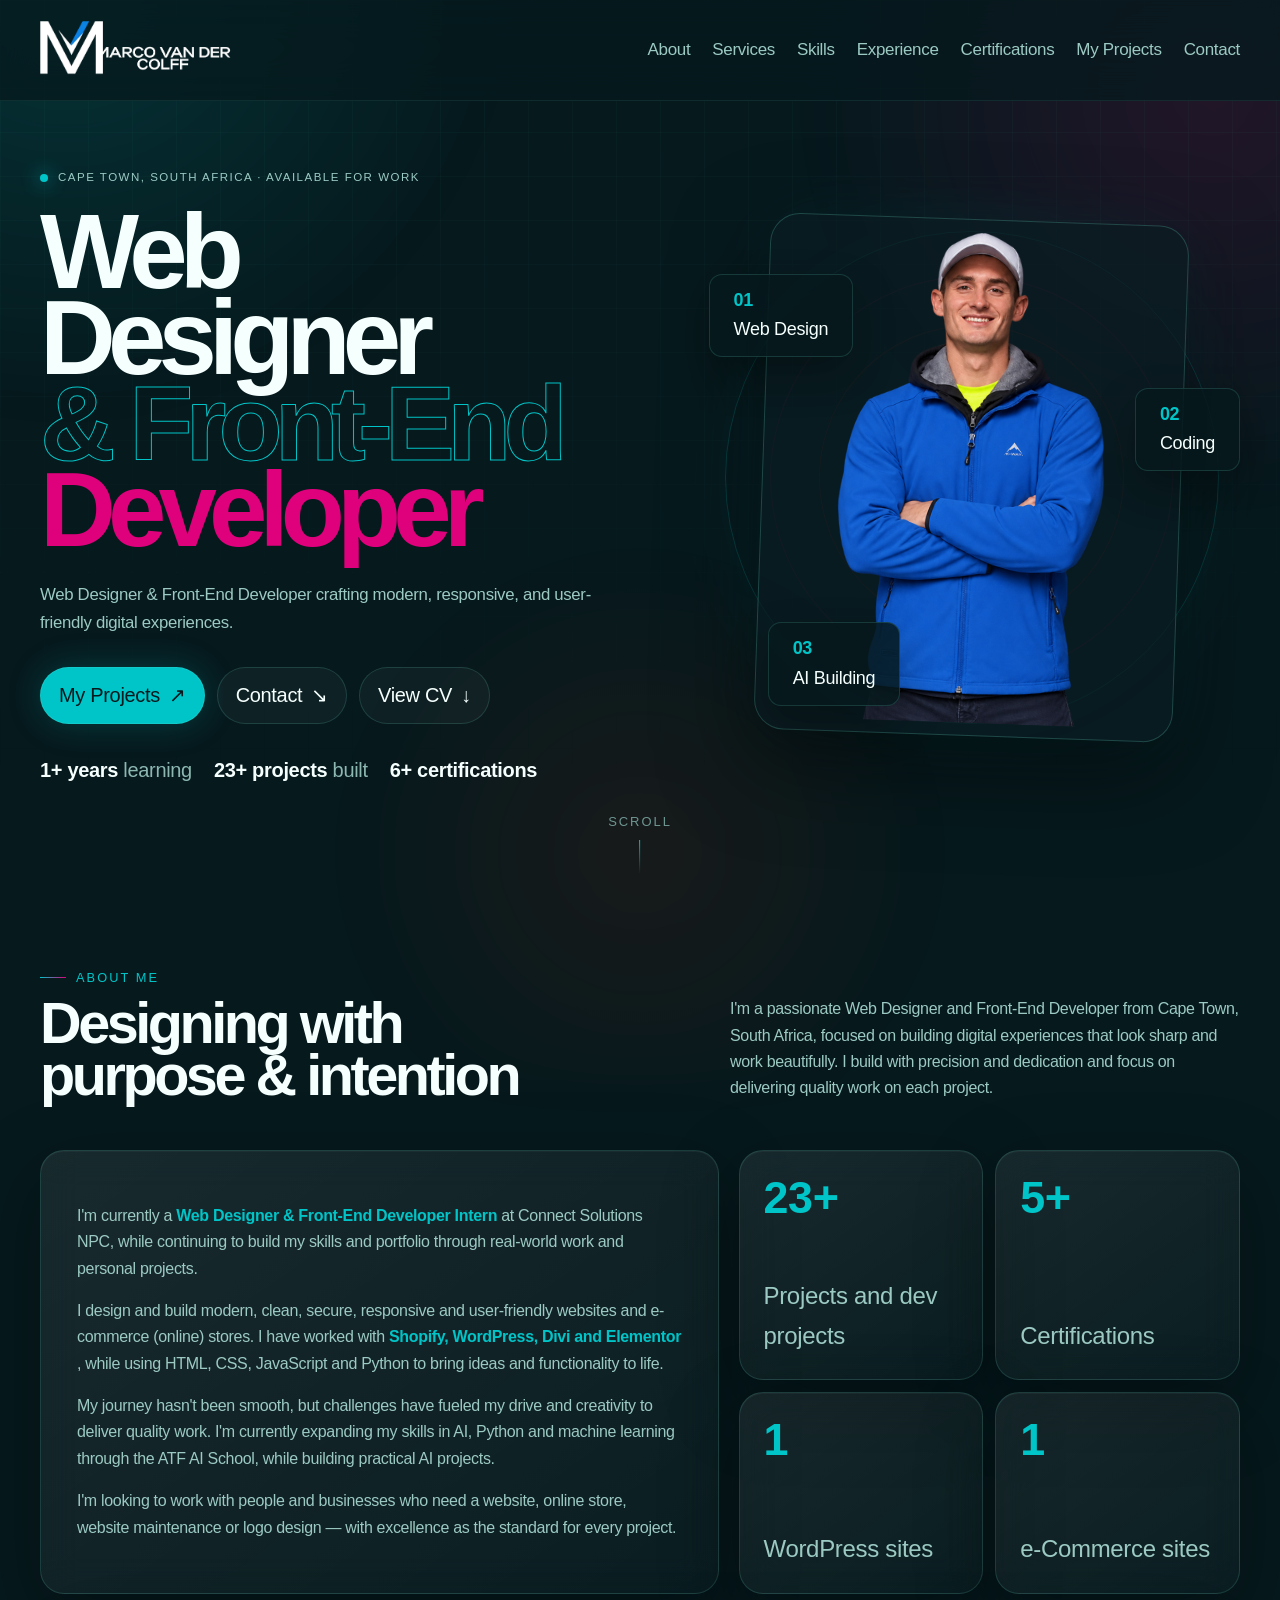
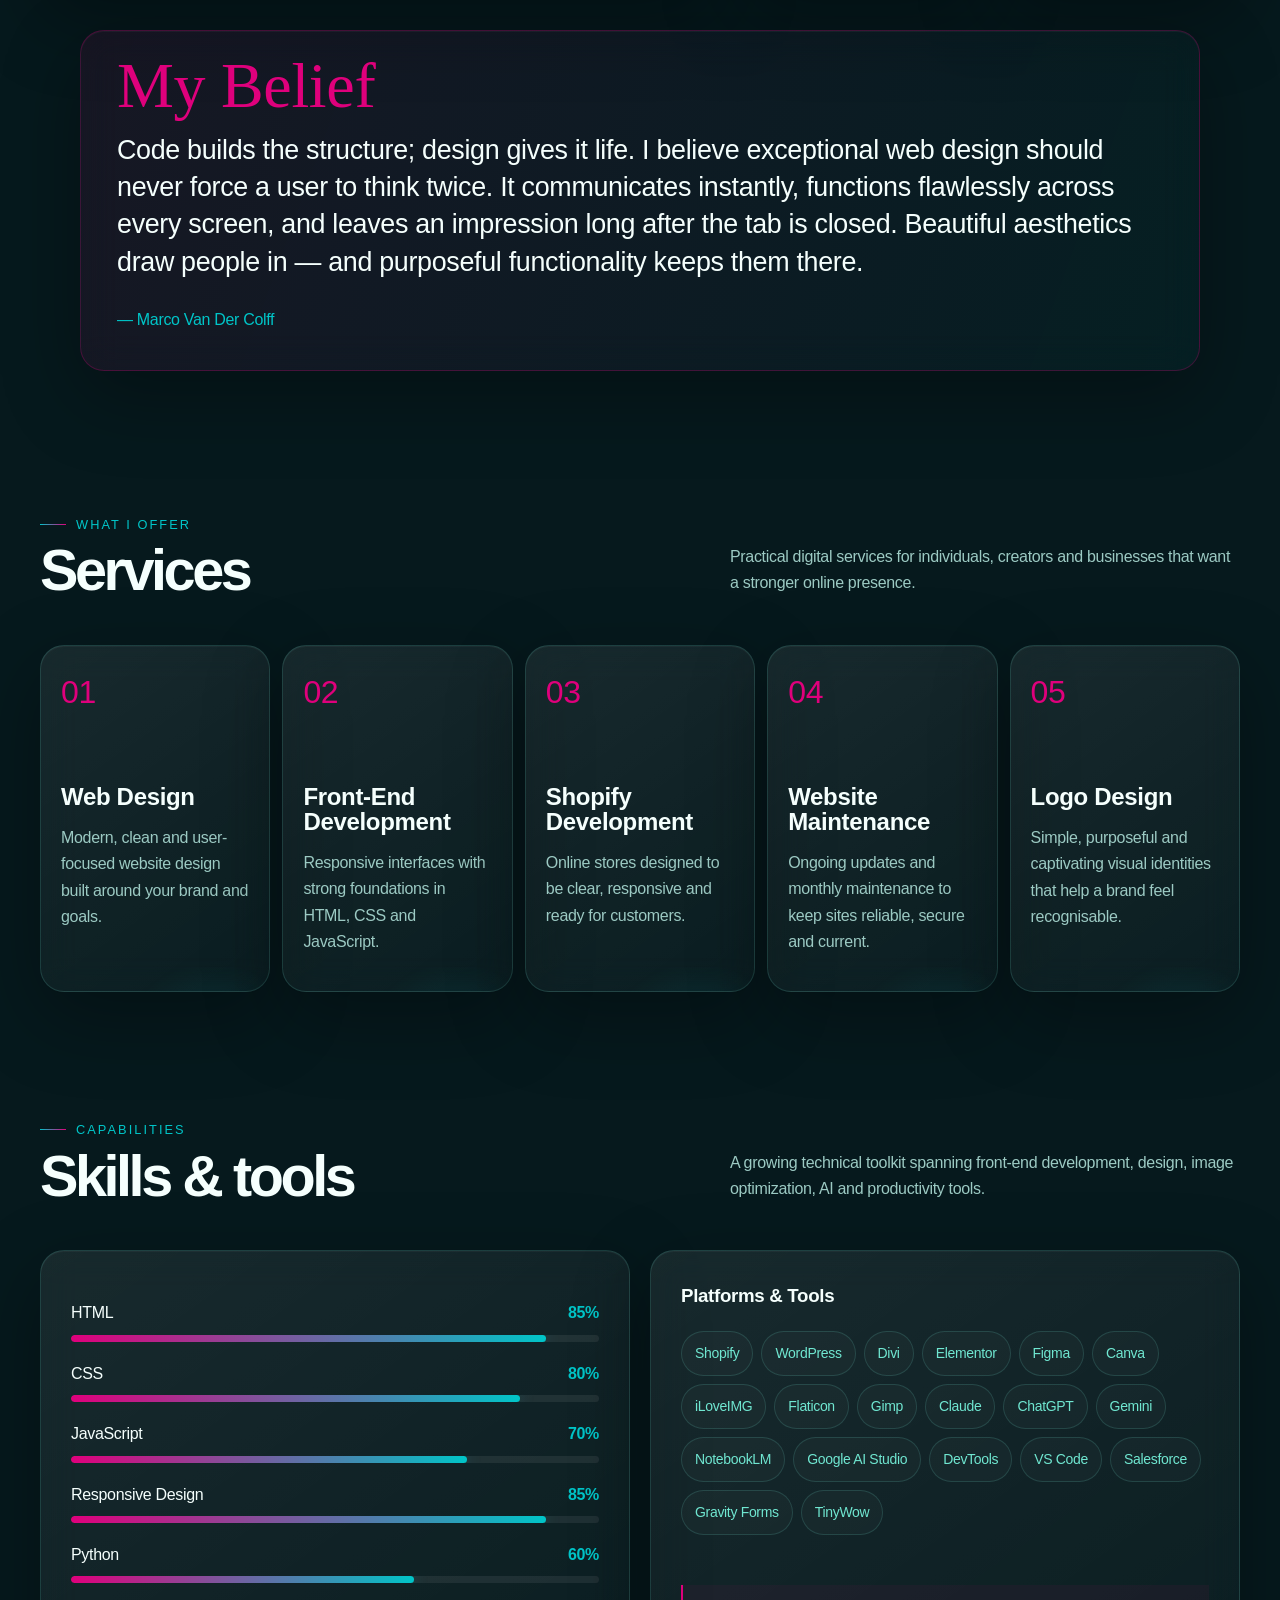
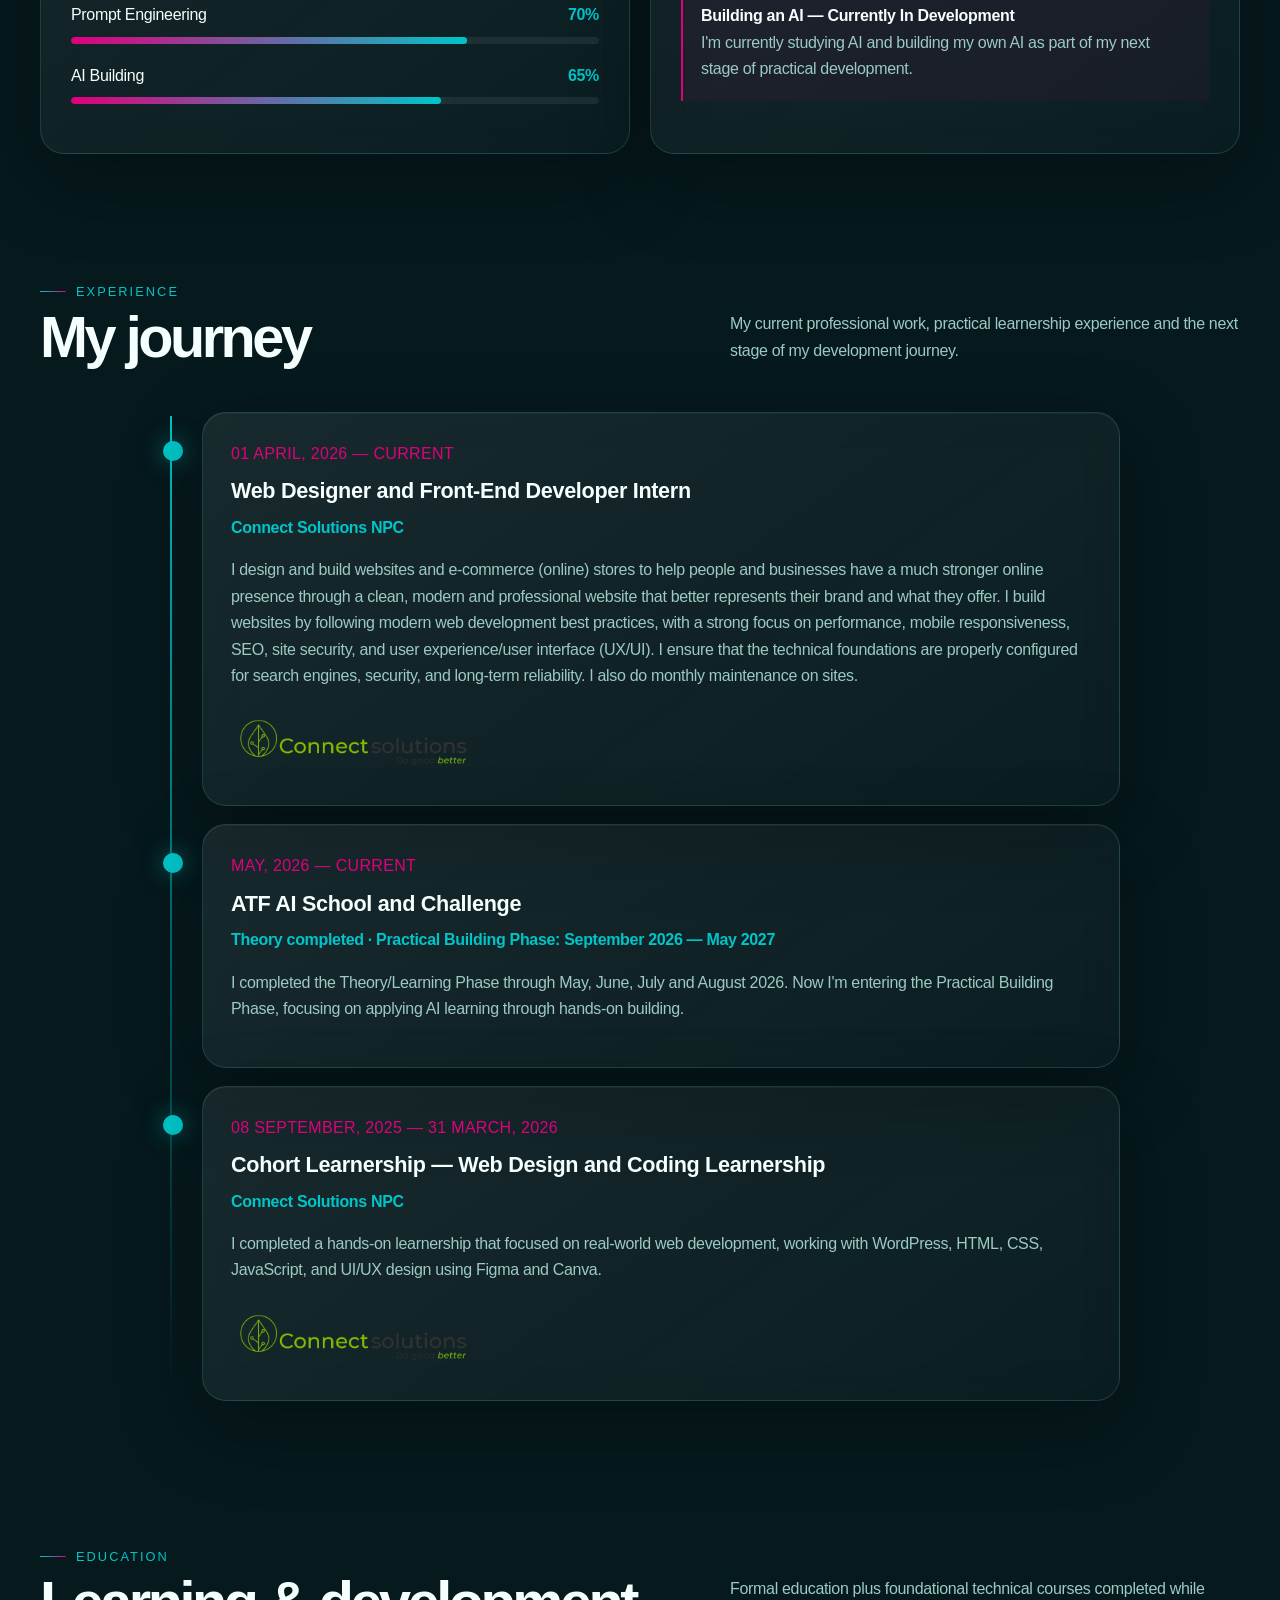
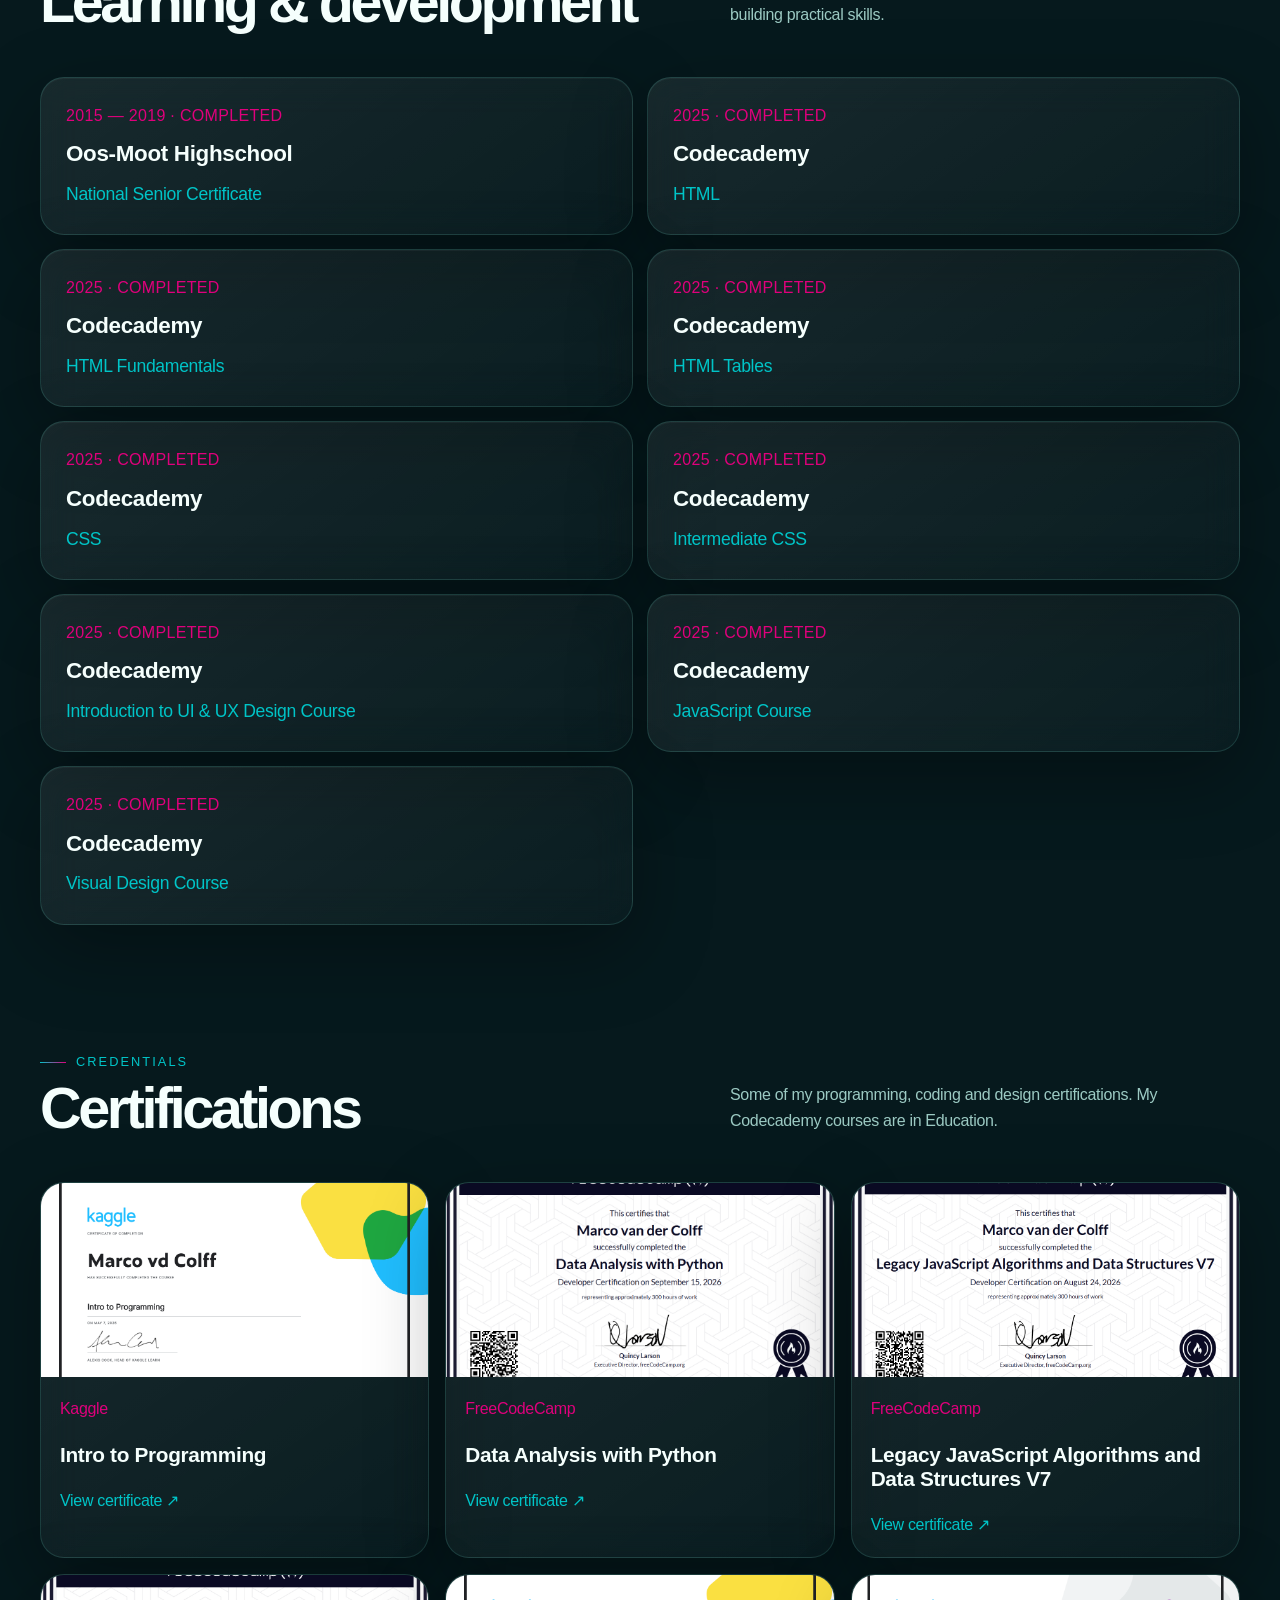
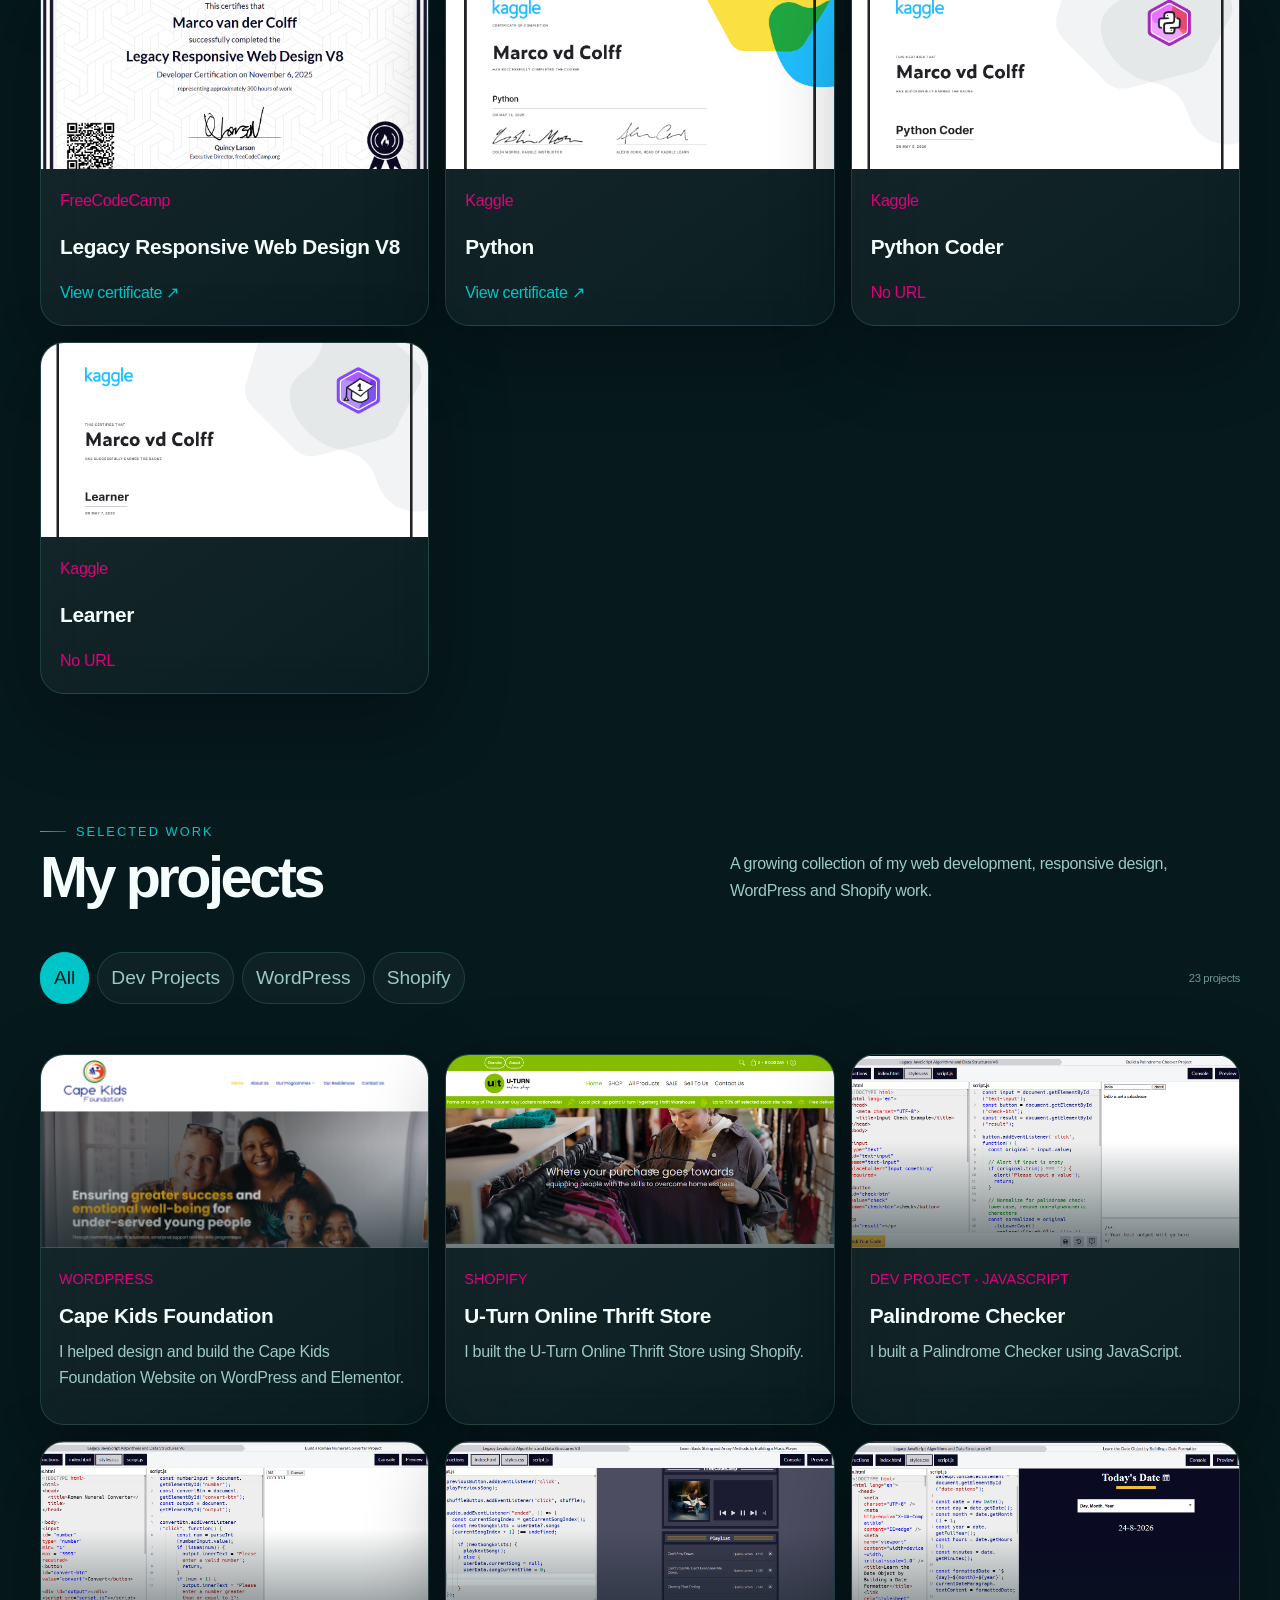
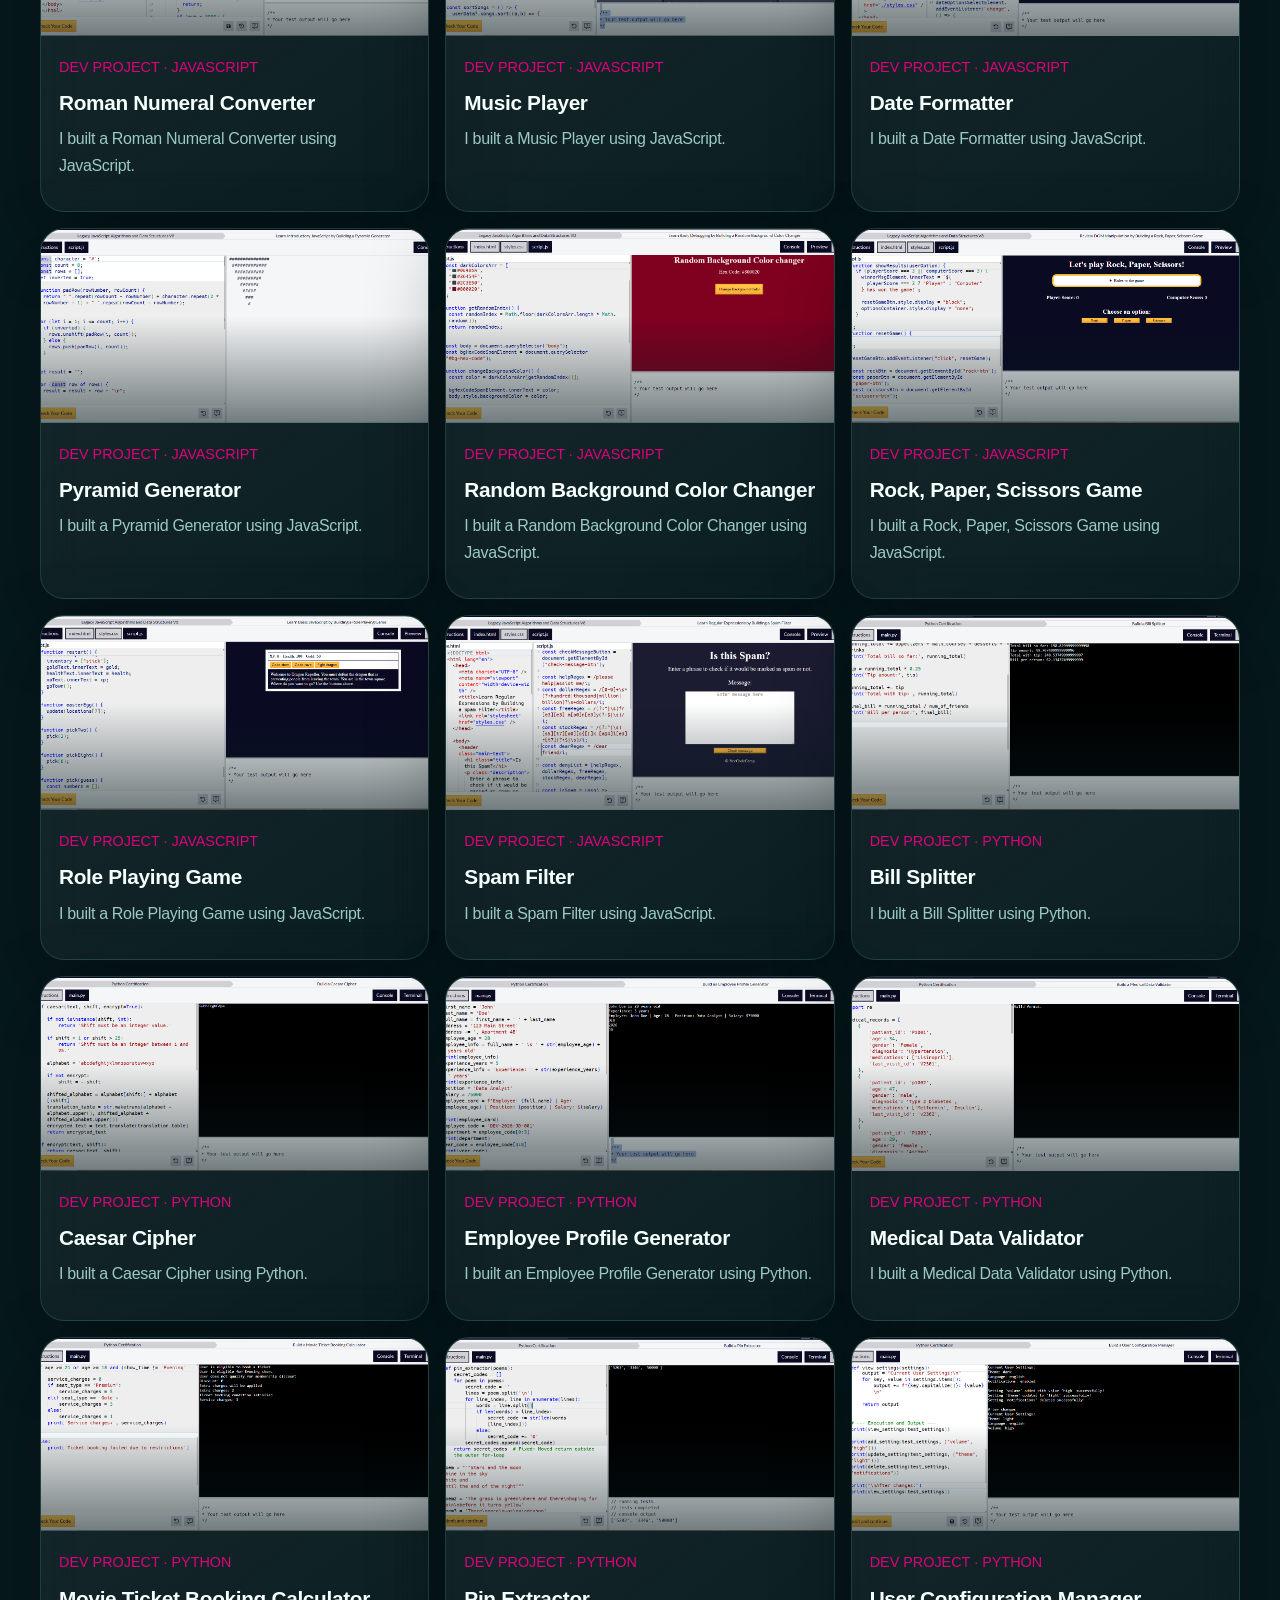
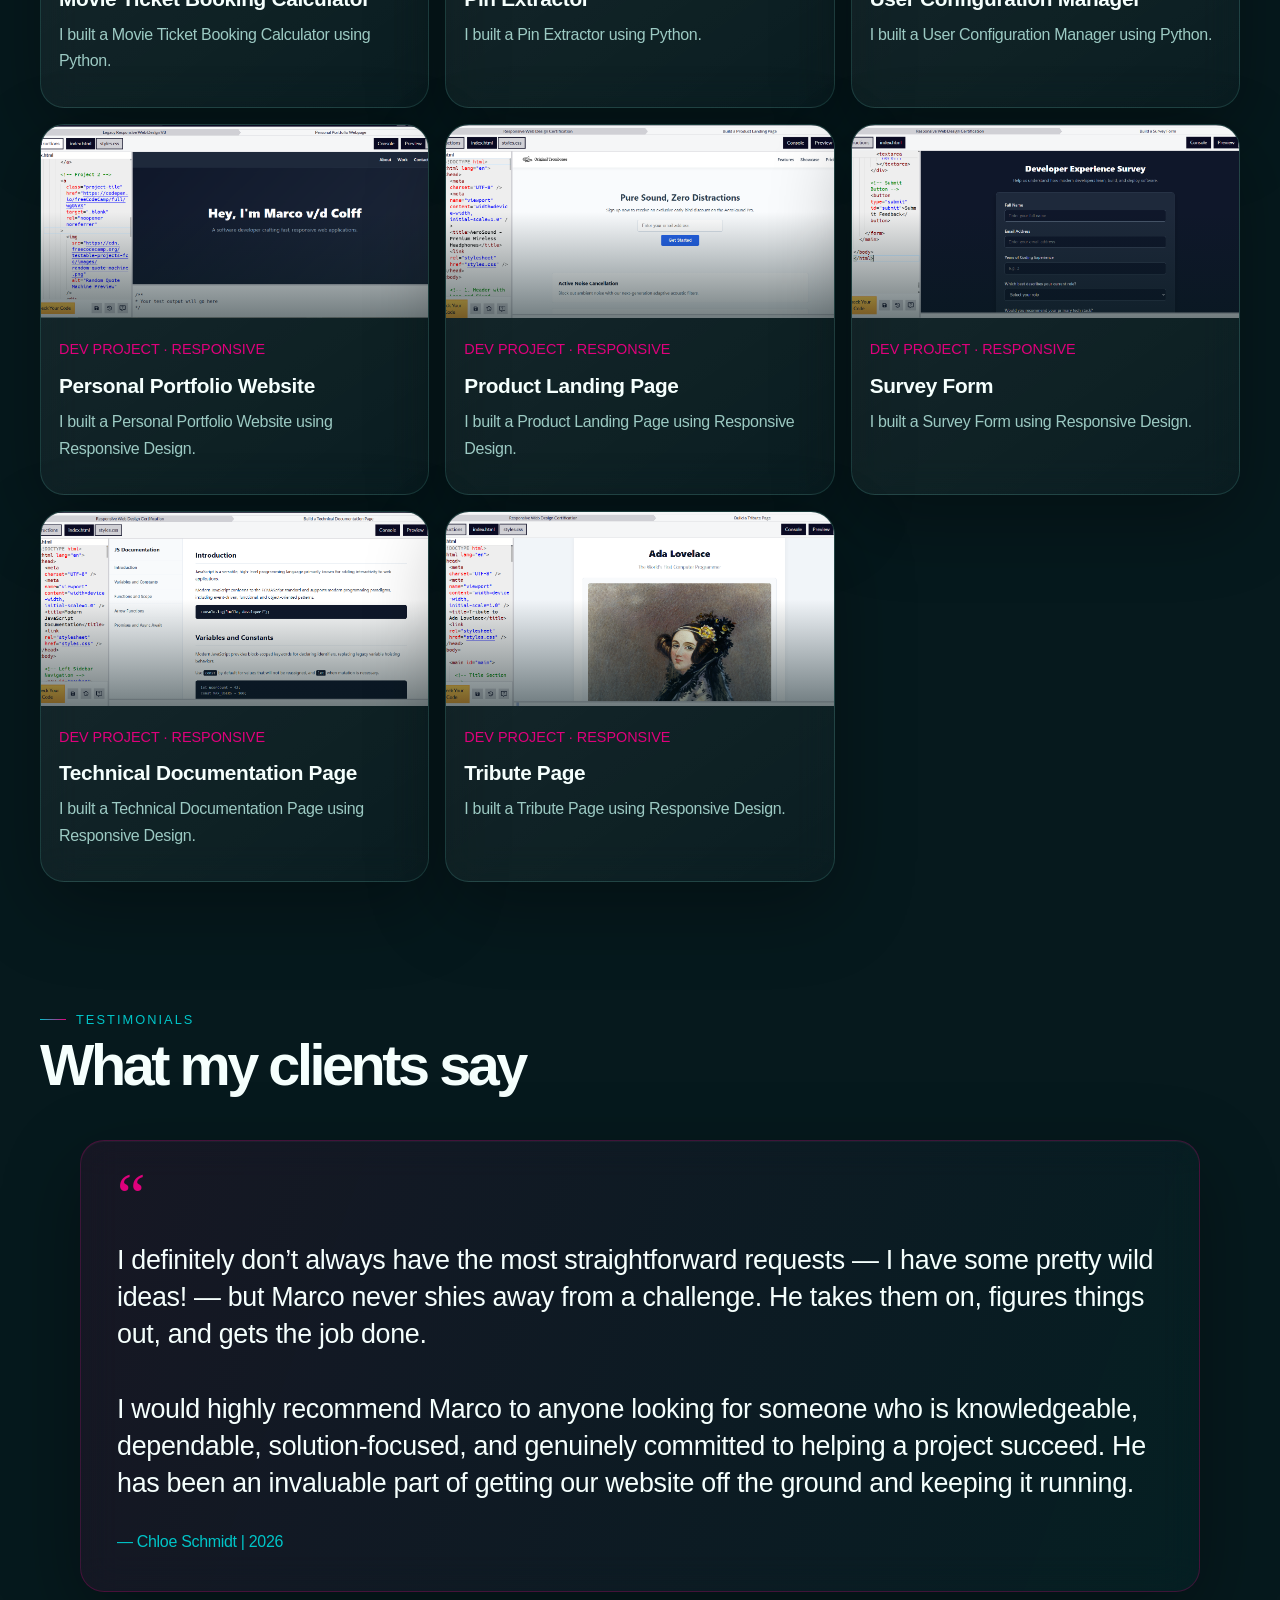
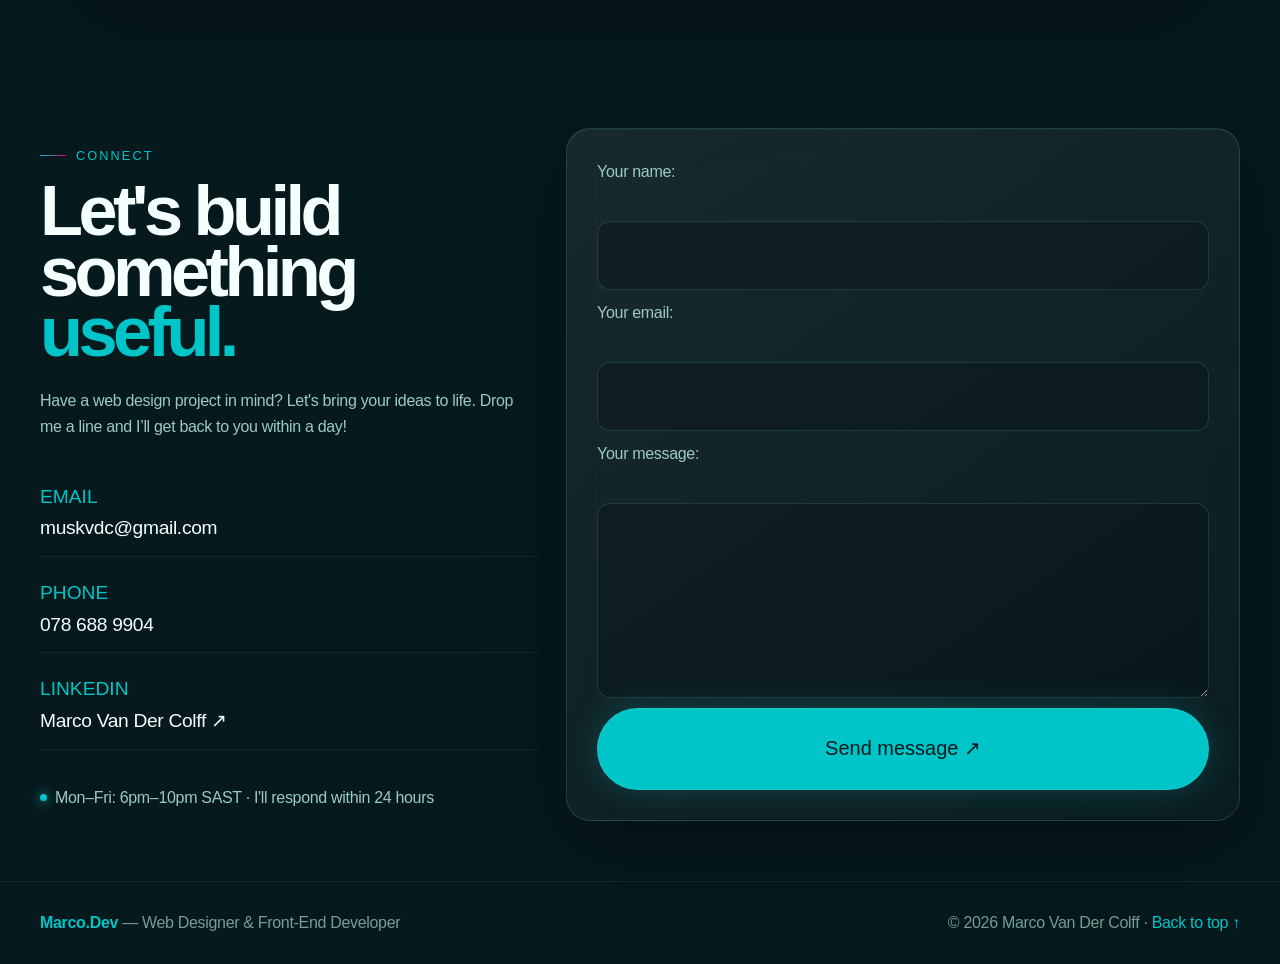
==== commit c1152970: "my belief" ====
--- a/index.html
+++ b/index.html
@@ -237,7 +237,7 @@
                         </div>
                         <blockquote class="glass quote">
                             <div class="quote-mark">
-                                My Approach
+                                My Belief
                             </div>
                             <p>
                                 Code builds the structure; design gives it life. I believe exceptional web design should never force a user to think twice. It communicates instantly, functions flawlessly across every screen, and leaves an impression long after the tab is closed. Beautiful aesthetics draw people in — and purposeful functionality keeps them there.
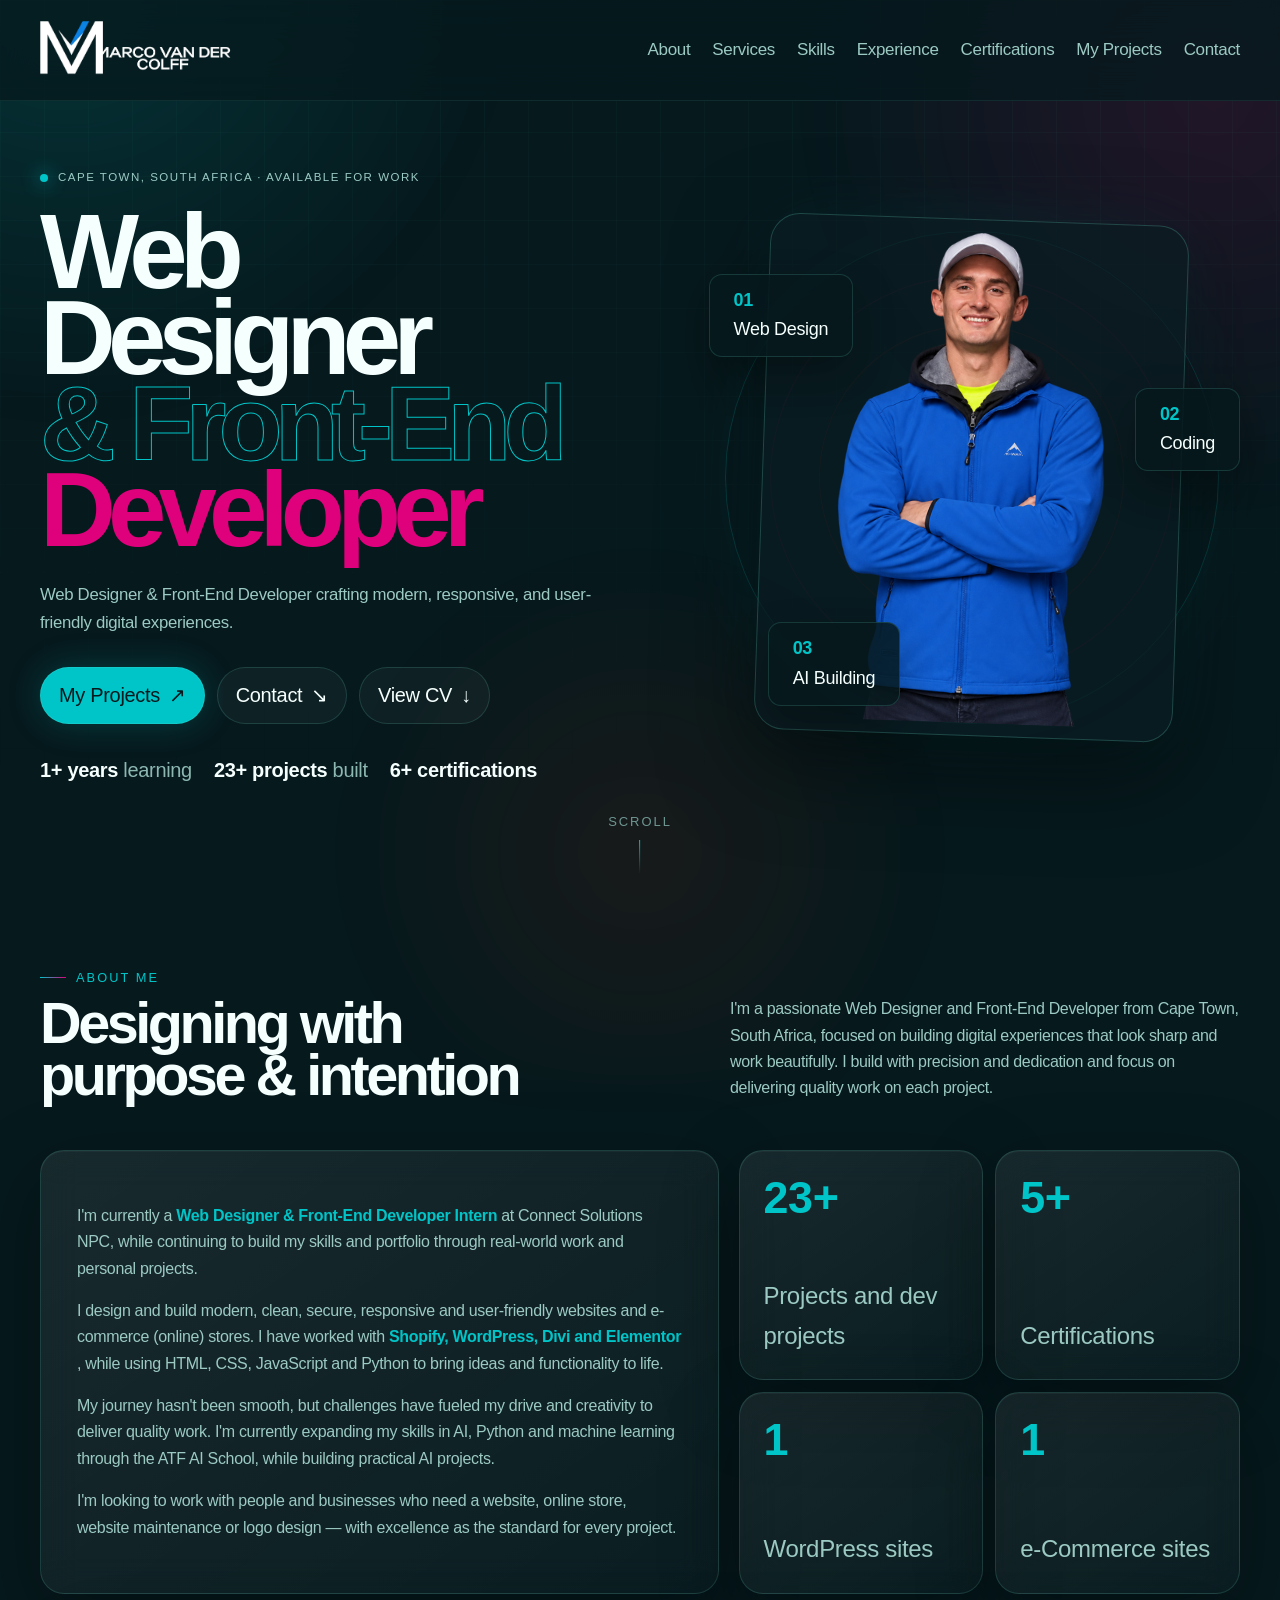
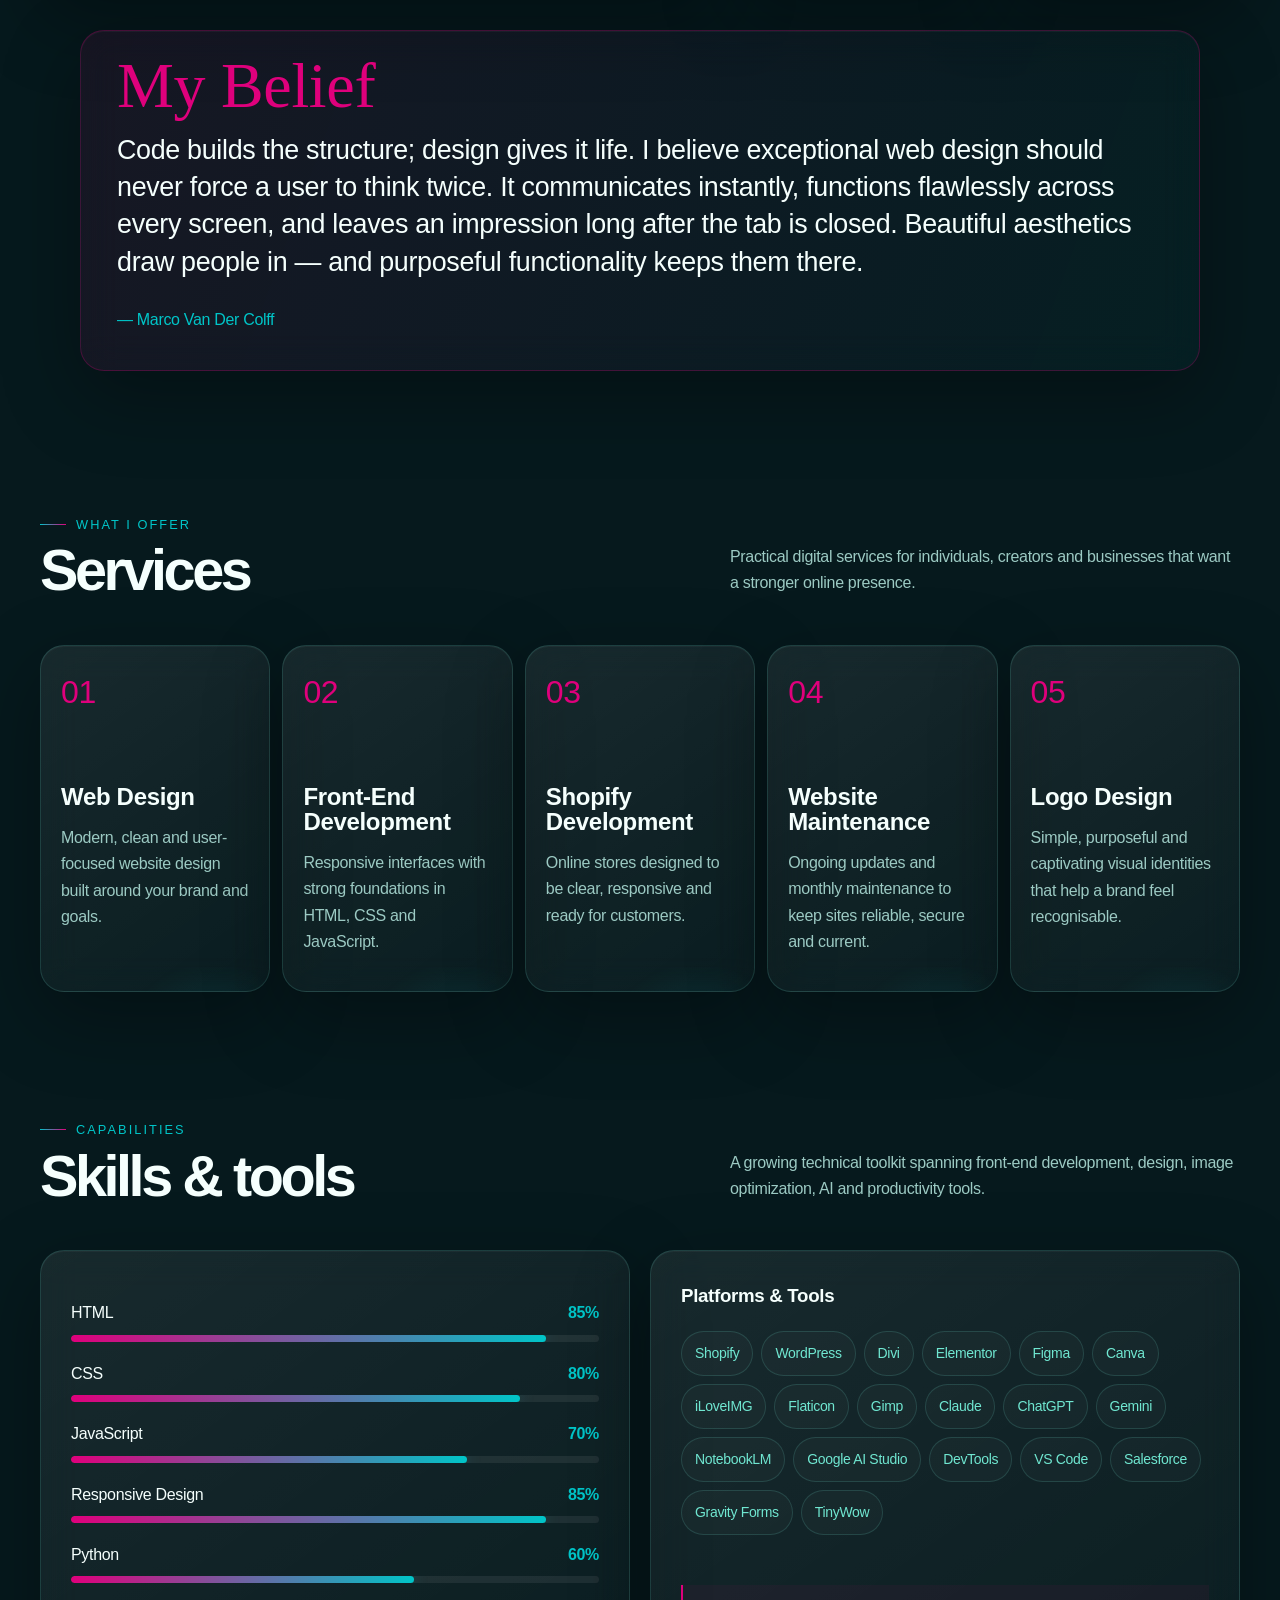
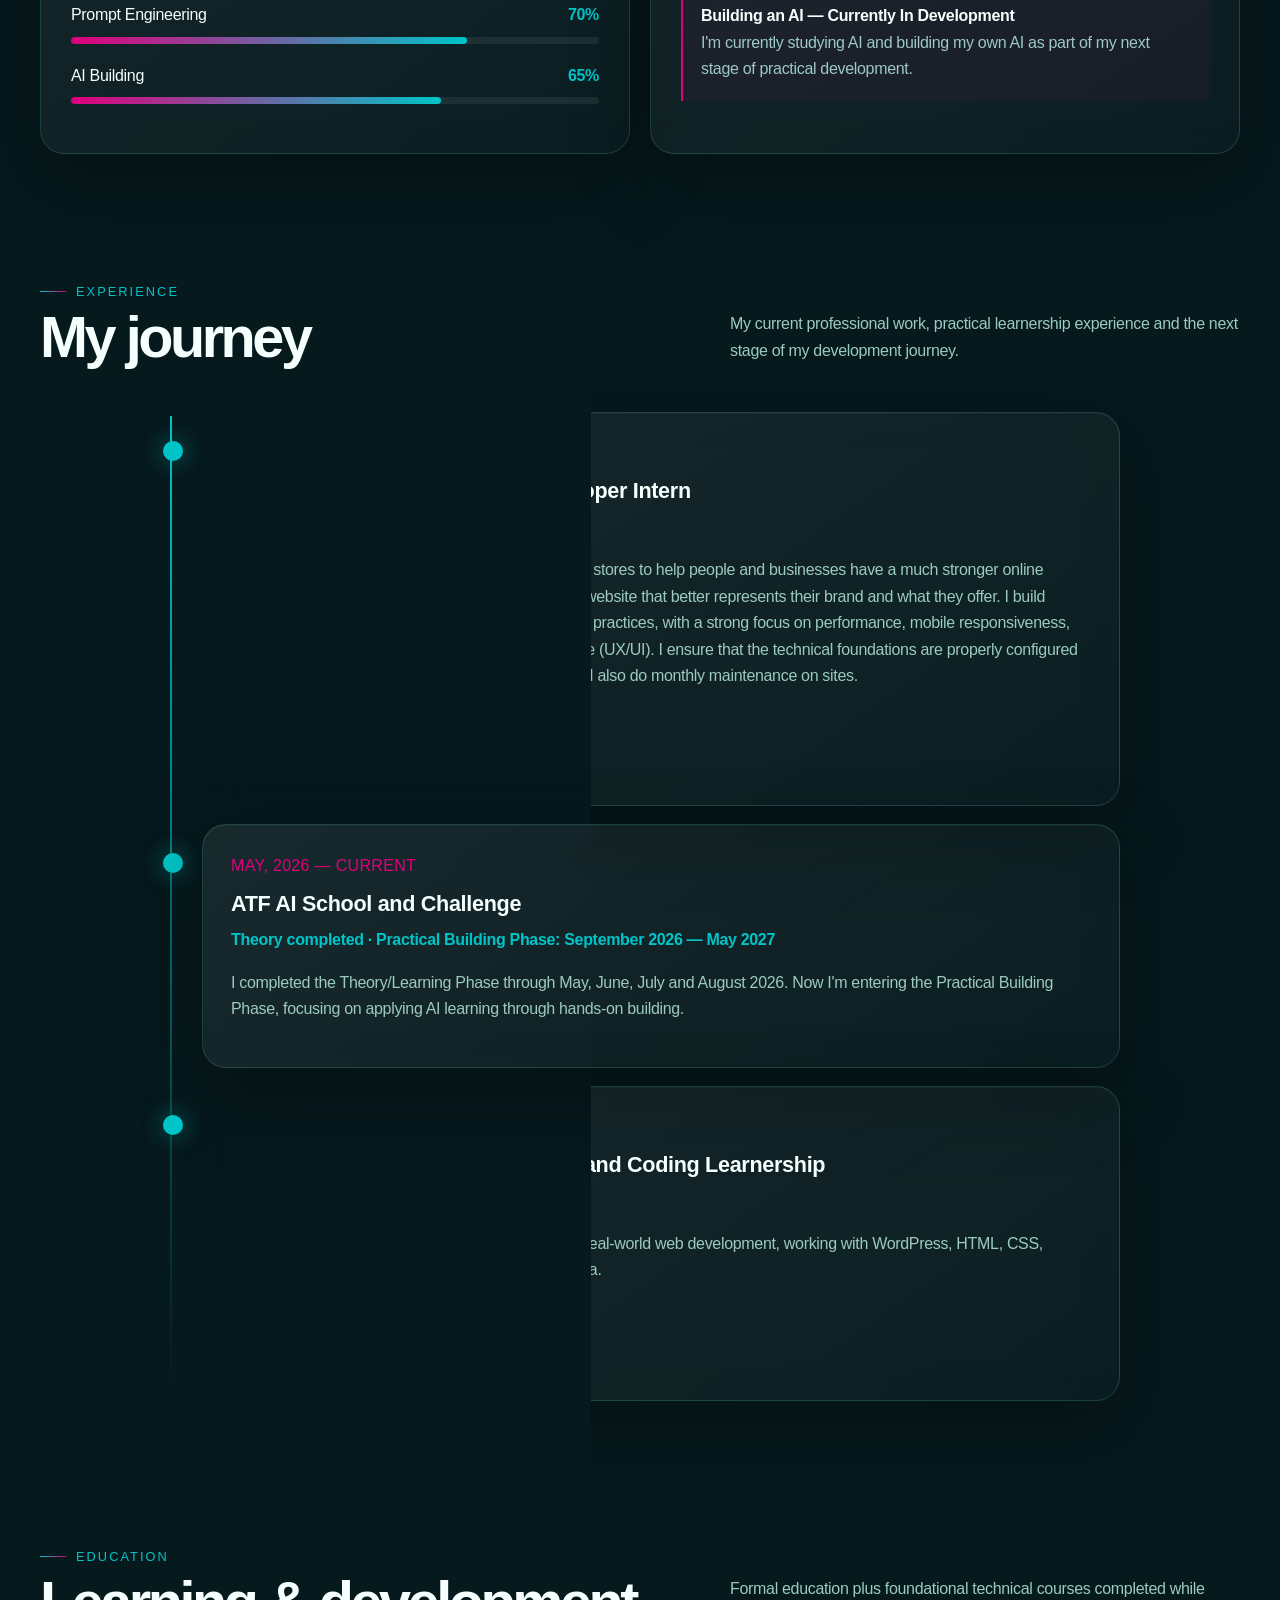
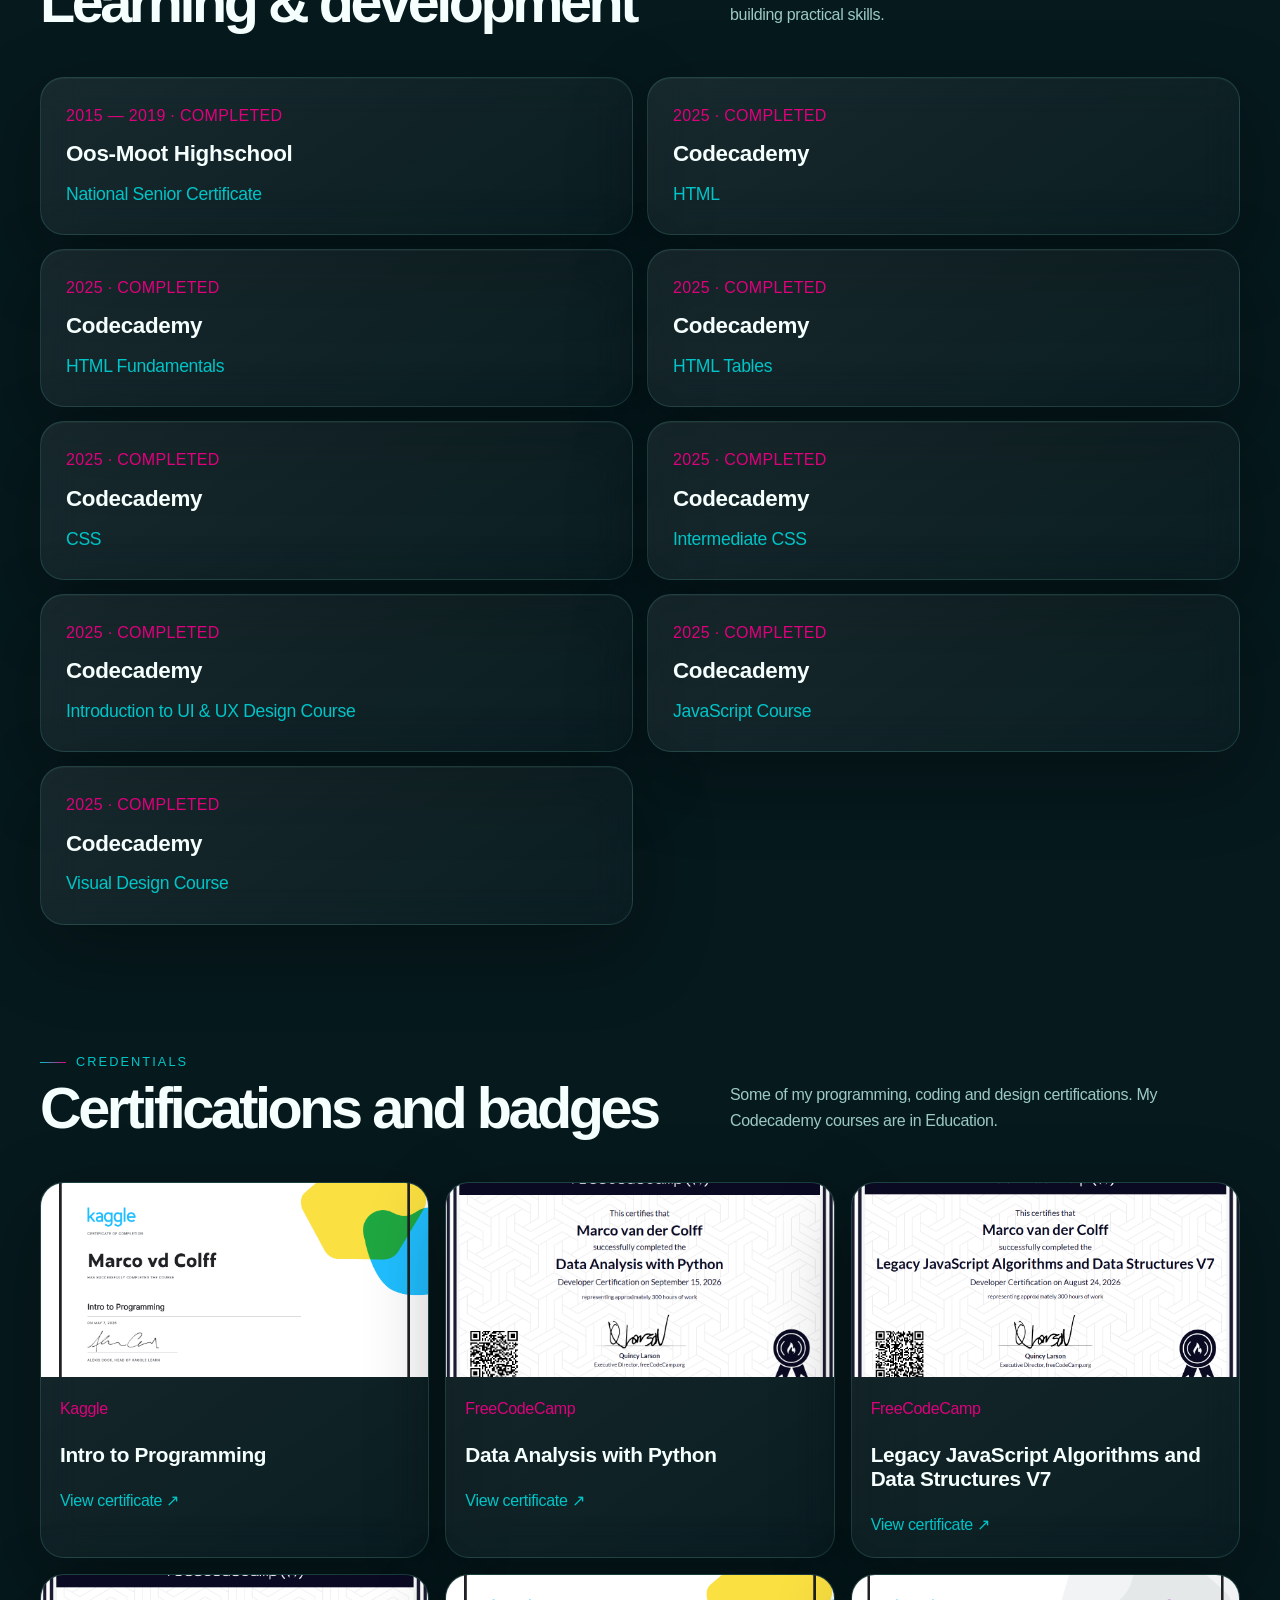
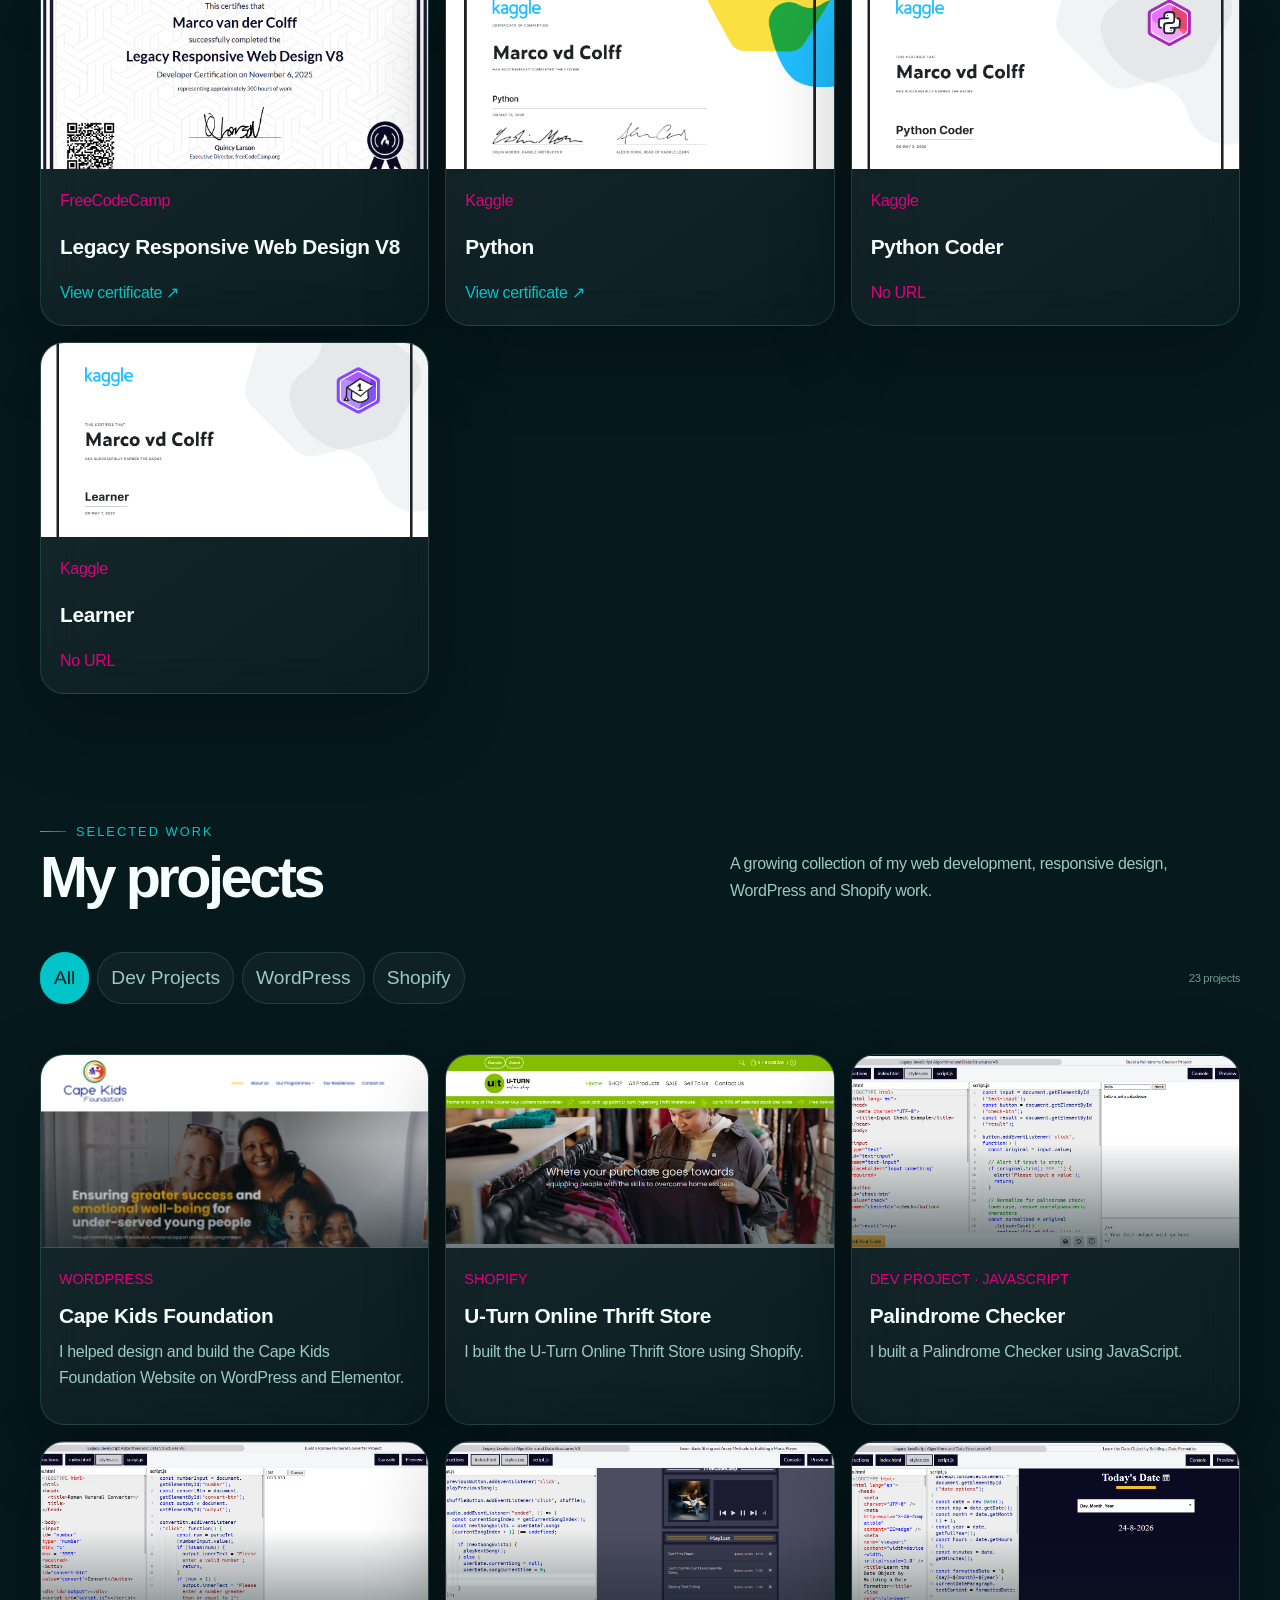
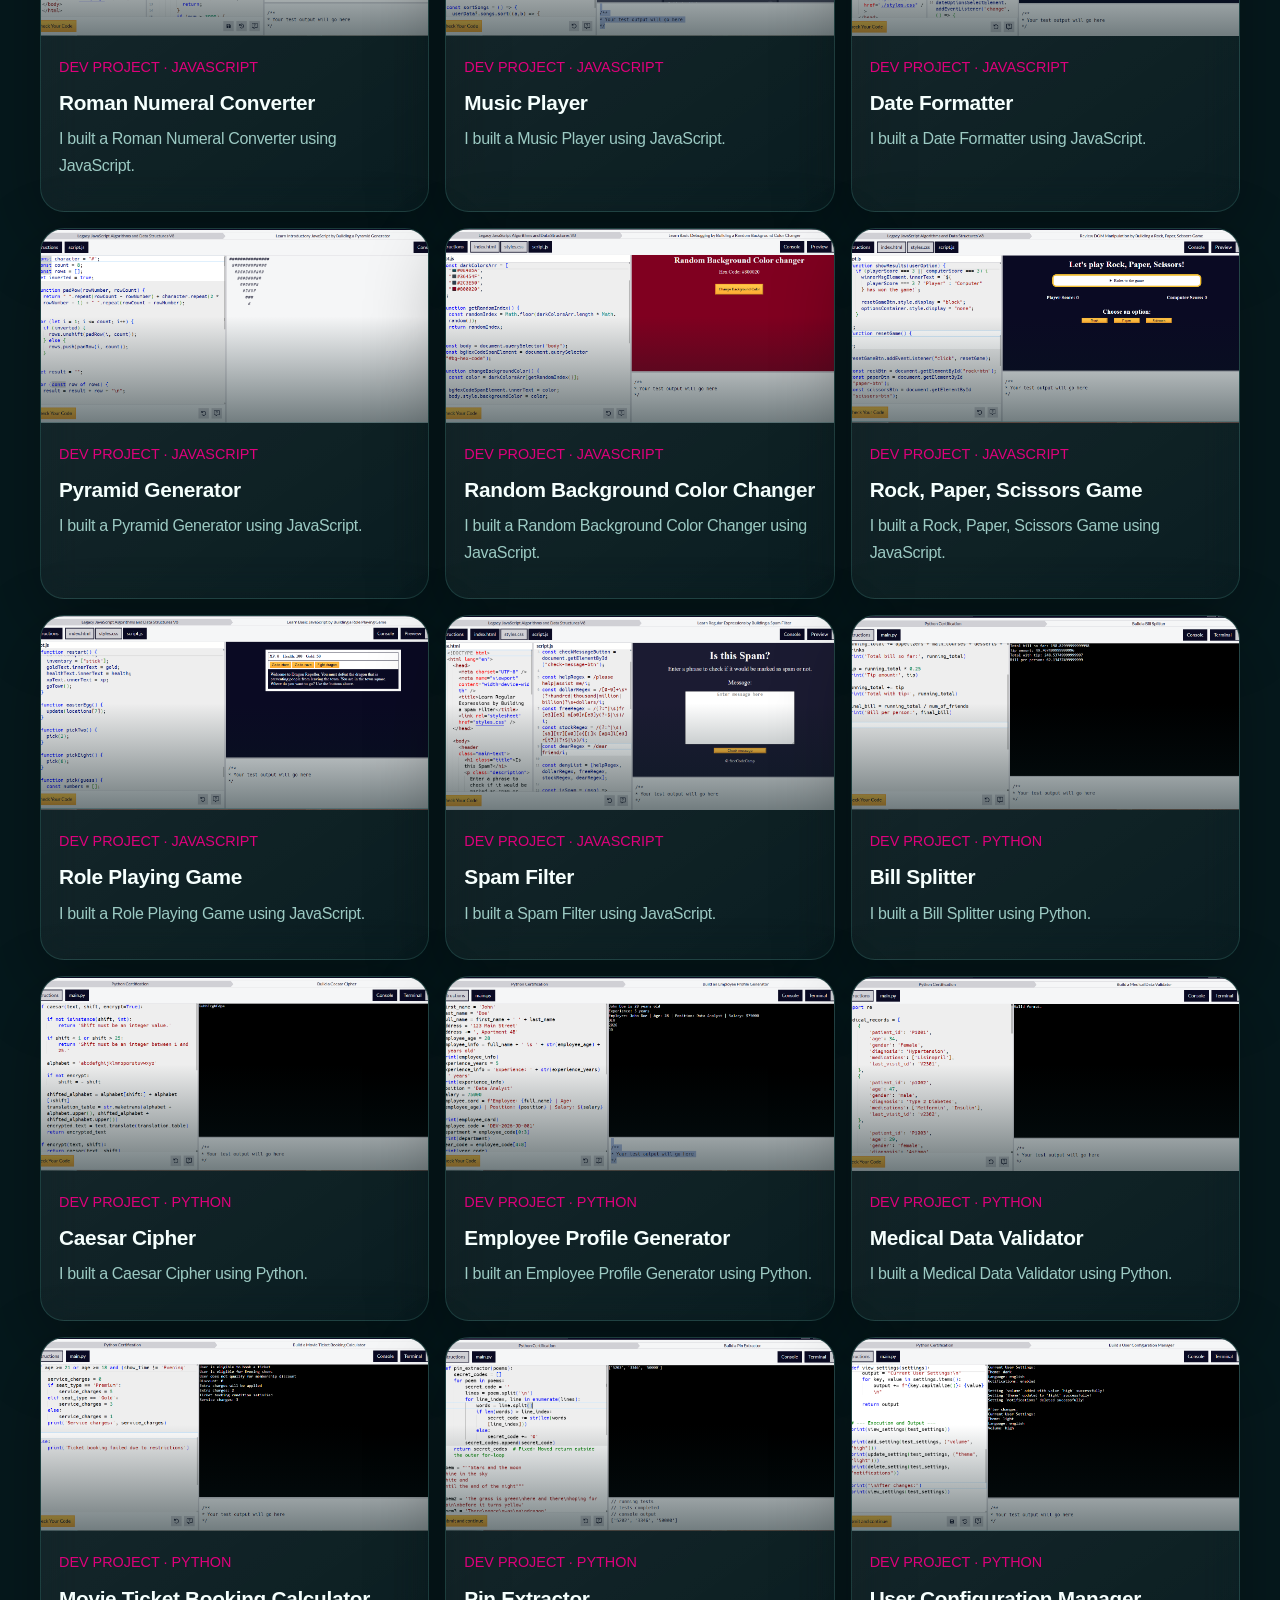
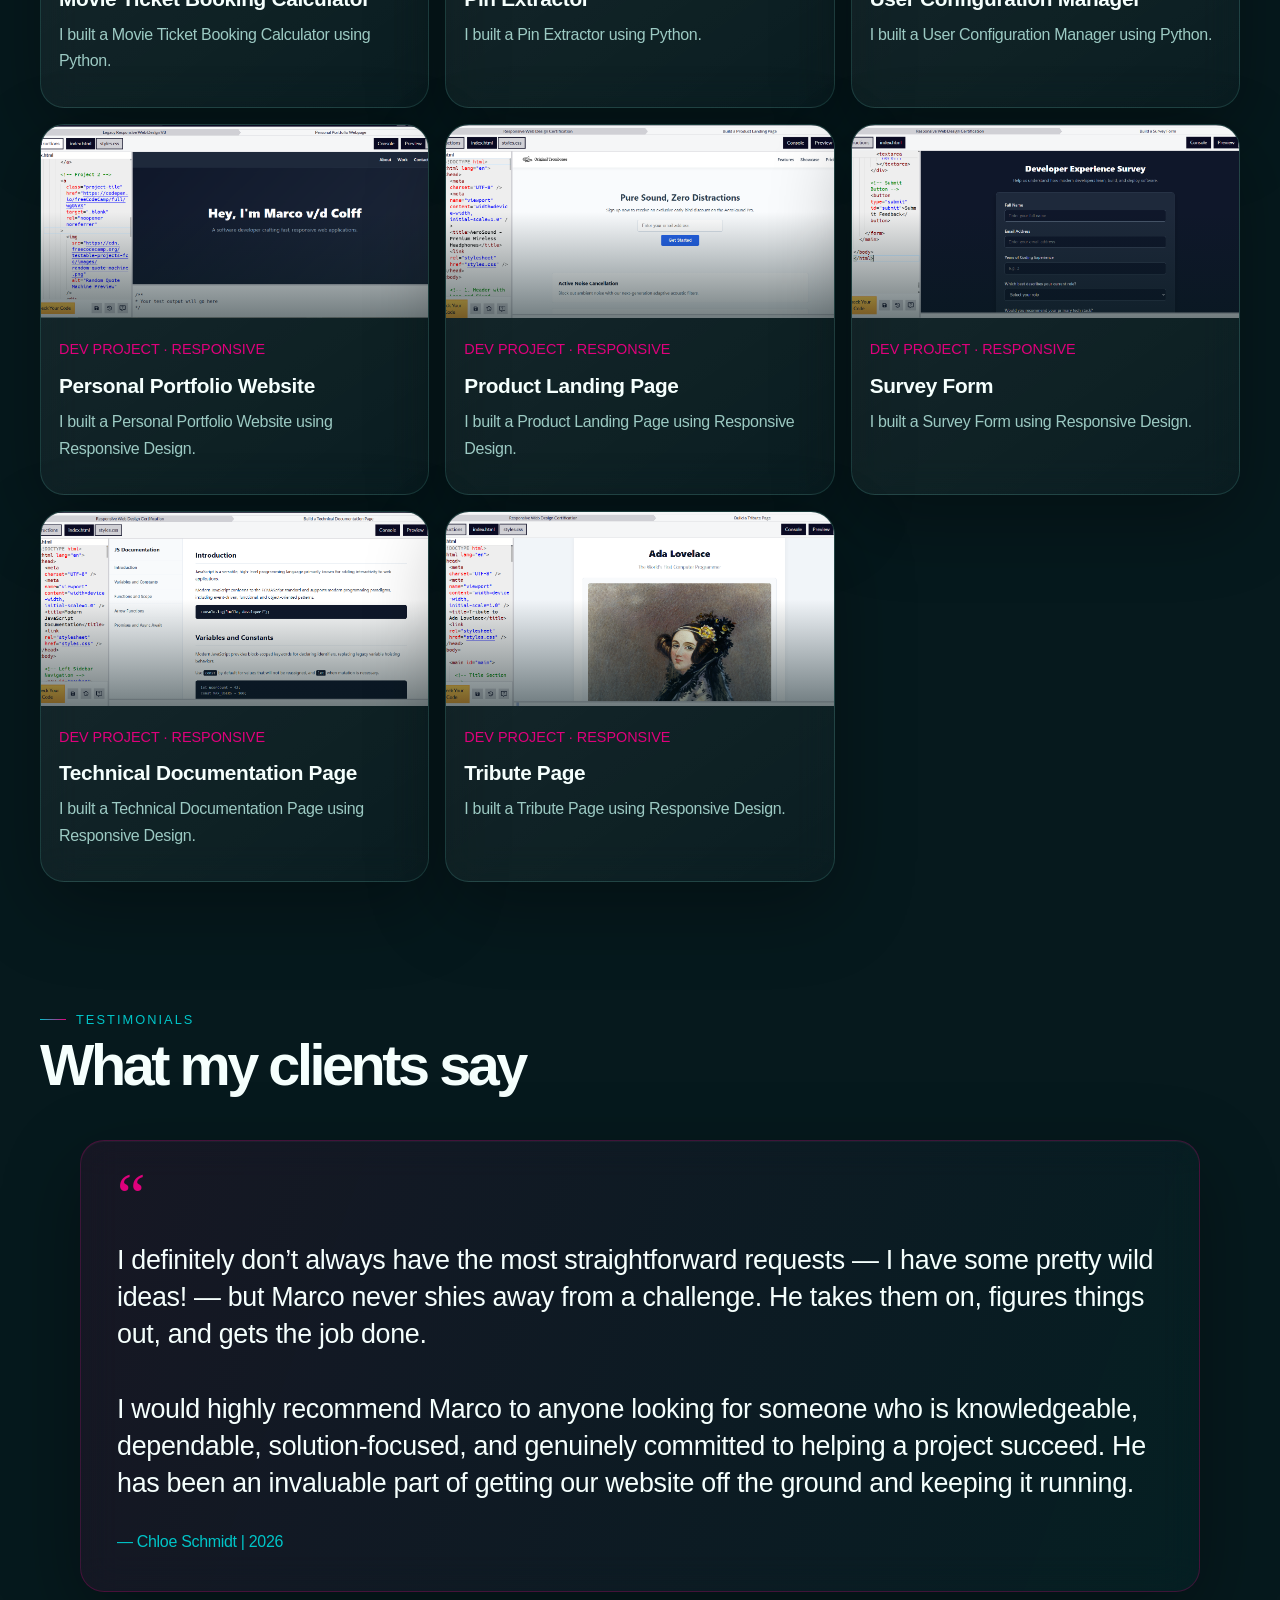
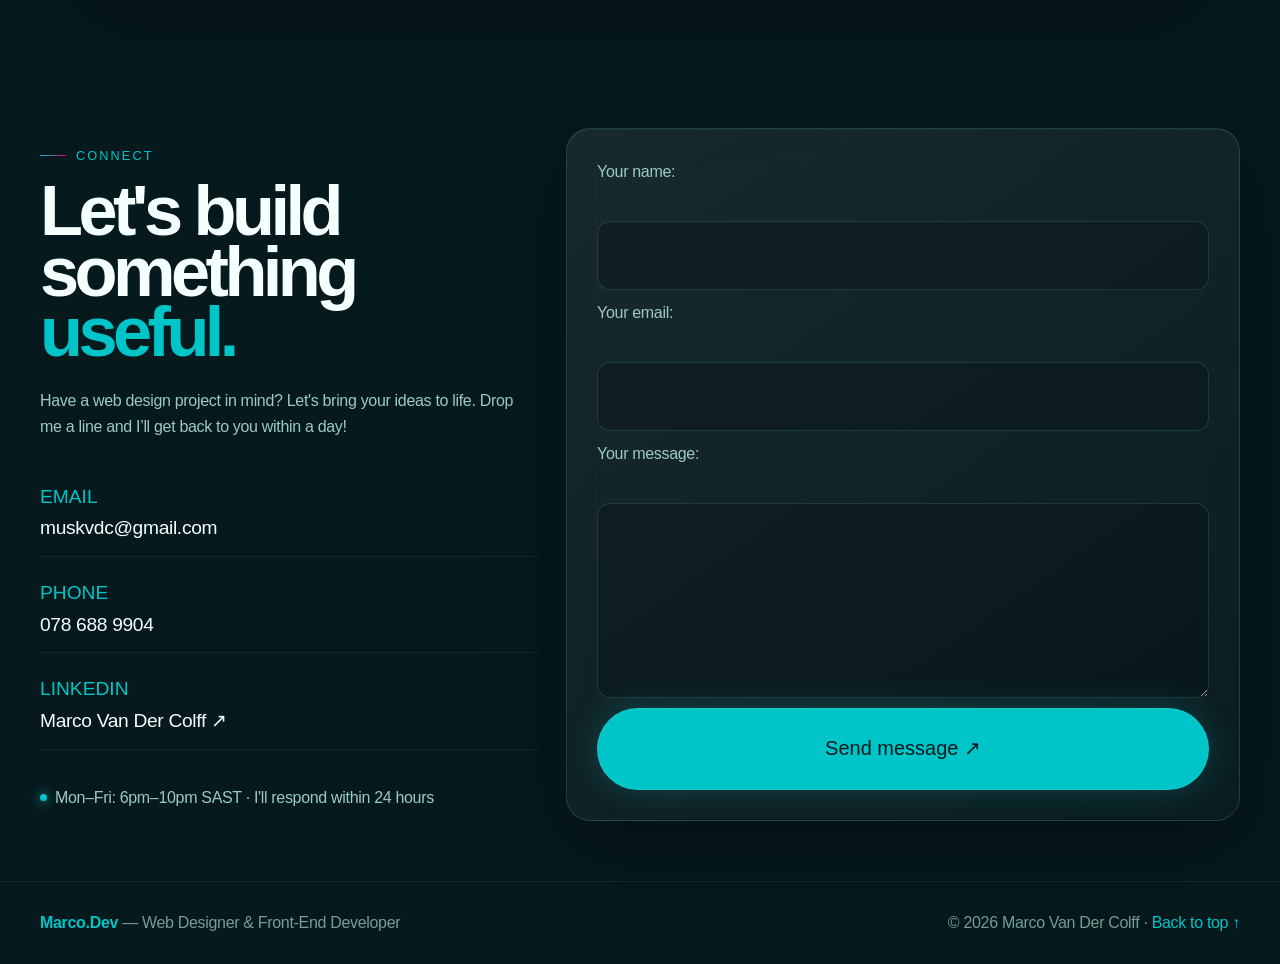
==== commit f5ea4947: "badges" ====
--- a/index.html
+++ b/index.html
@@ -724,7 +724,7 @@
                                 Credentials
                             </div>
                             <h2 class="section-title">
-                                Certifications
+                                Certifications and badges
                             </h2>
                         </div>
                         <p class="section-intro">
--- a/css/style.css
+++ b/css/style.css
@@ -104,6 +104,13 @@
     backdrop-filter:blur(18px);
     -webkit-backdrop-filter:blur(18px);
     border-radius:var(--radius)
+}.glass-quote{
+    line-height: 0rem;
+    background:linear-gradient(145deg,rgba(223,0,124,.08),rgba(0,197,200,.035));
+    border-color:rgba(223,0,124,.25)
+}.glass-card{
+    background:linear-gradient(145deg,rgba(255,255,255,.035),rgba(255,255,255,.008));
+    border-color:rgba(112,231,209,.08)
 }
 /* ========================================== BUTTONS / MICRO INTERACTIONS ========================================== */
 .btn{
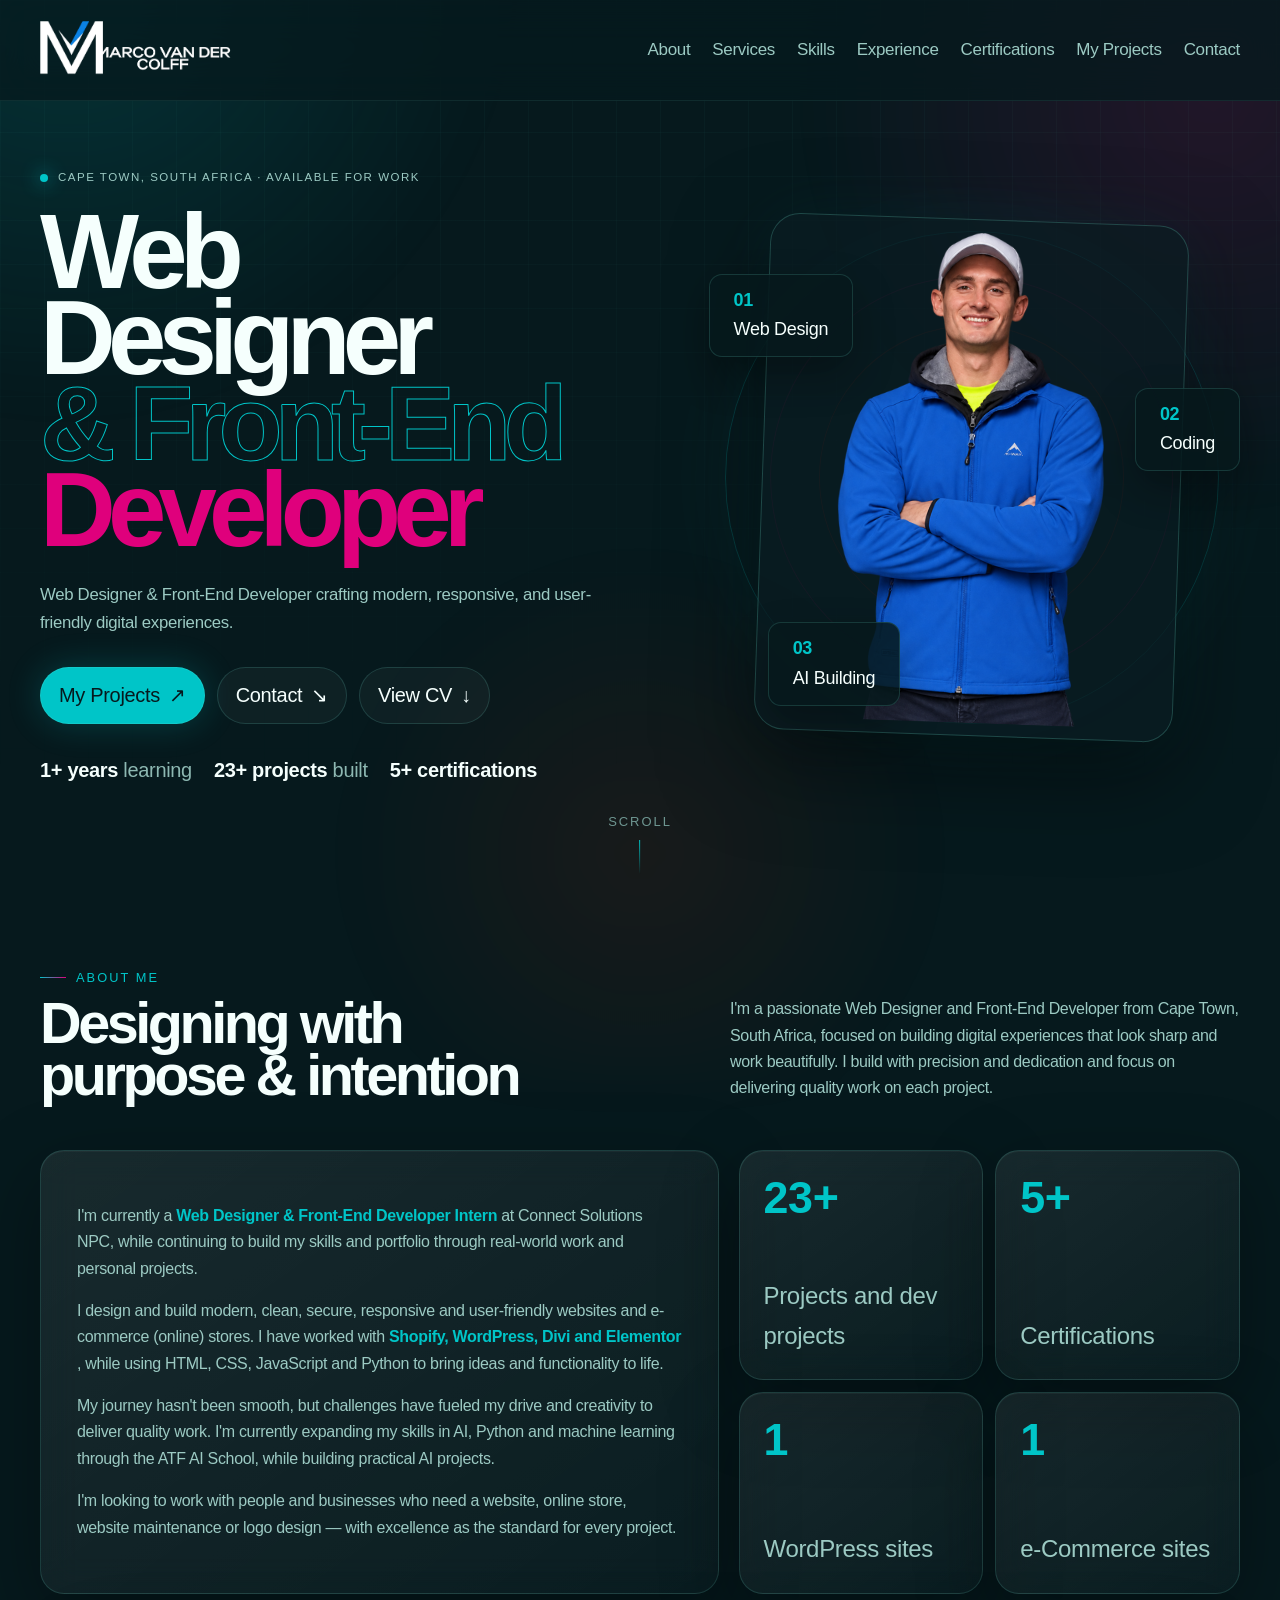
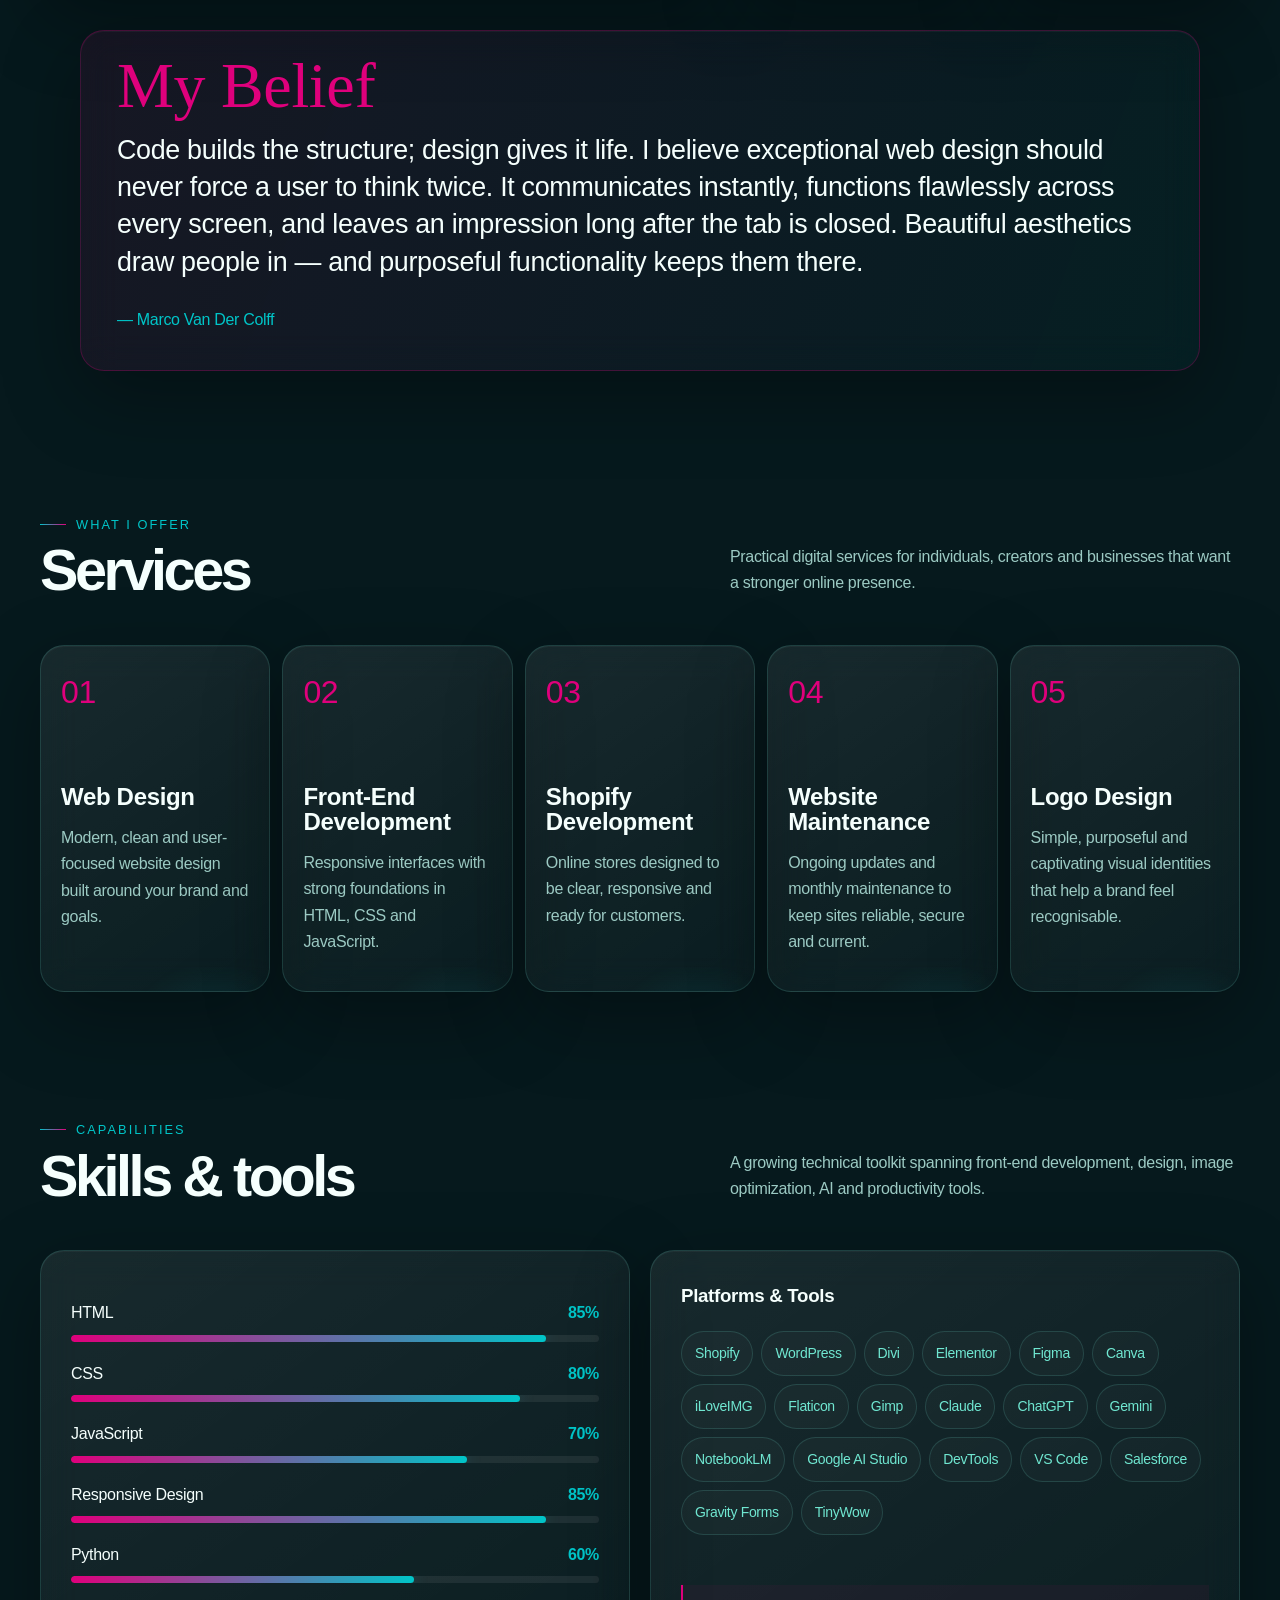
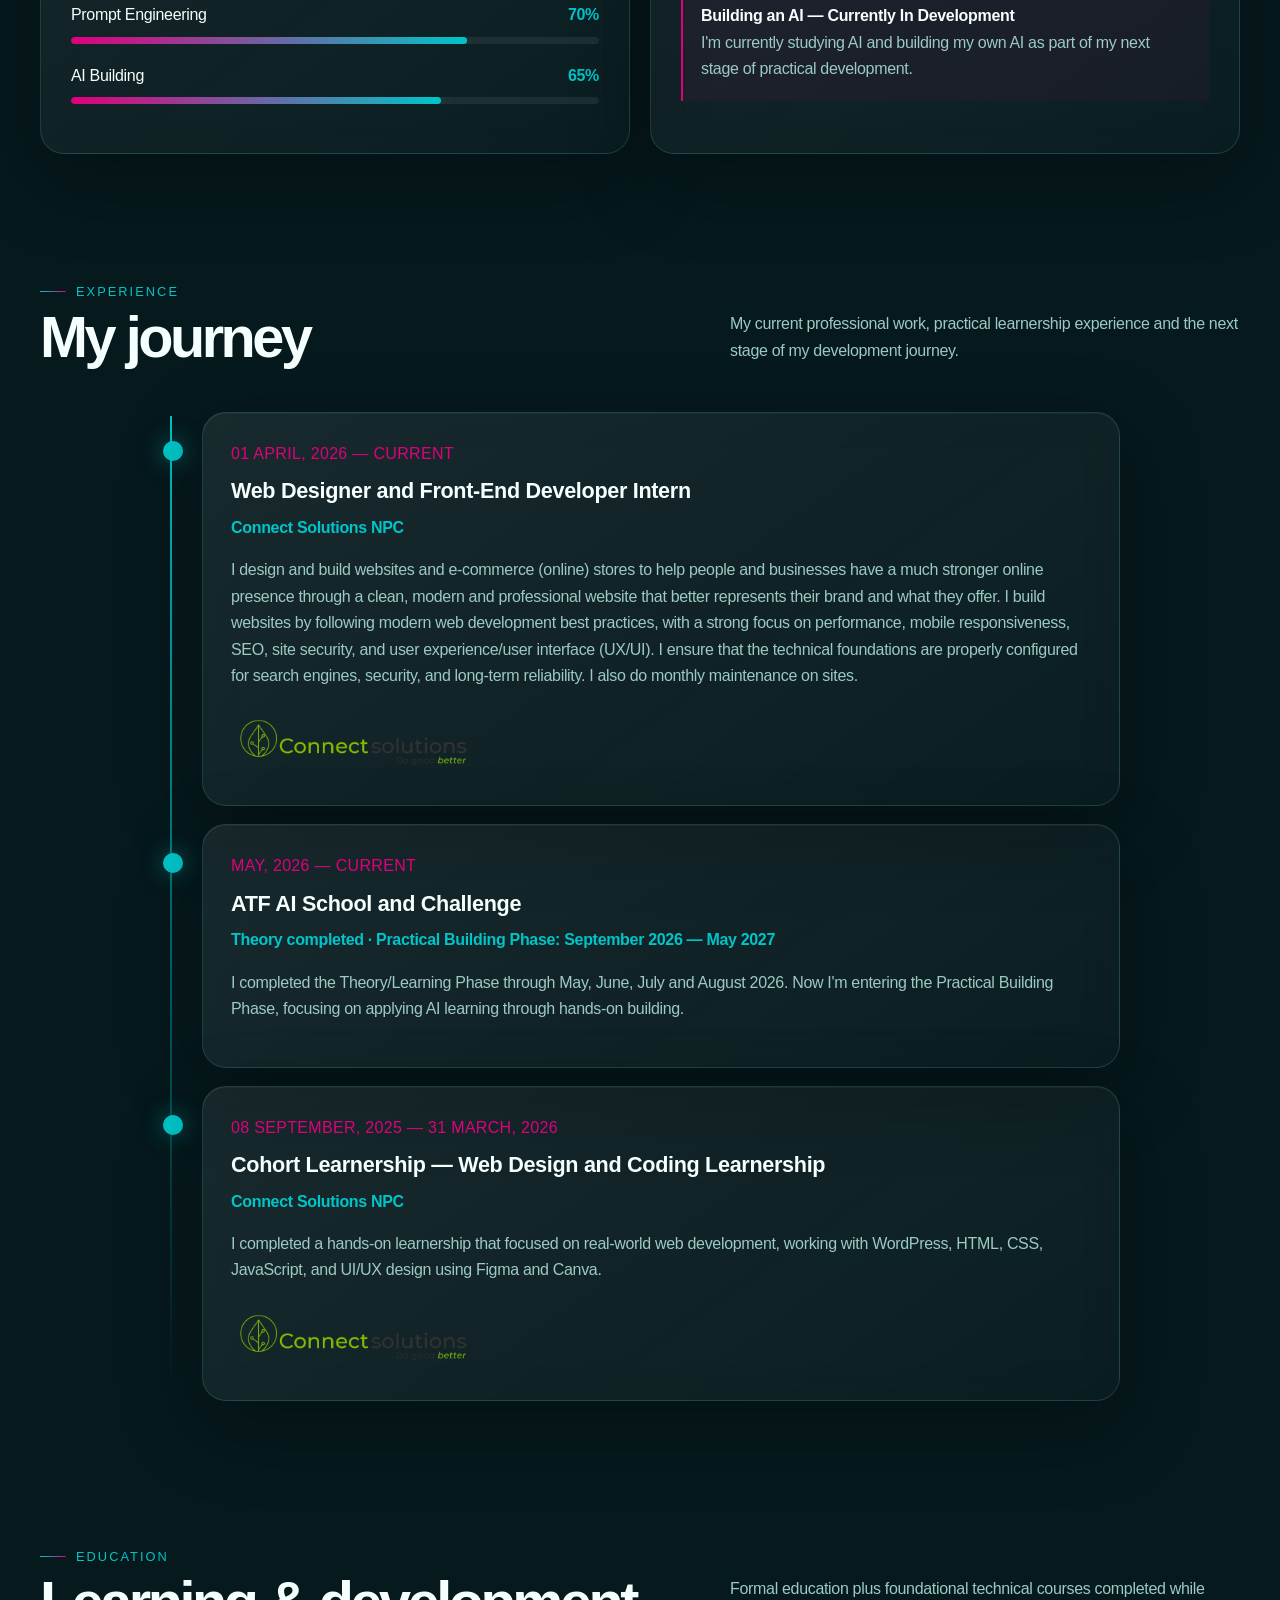
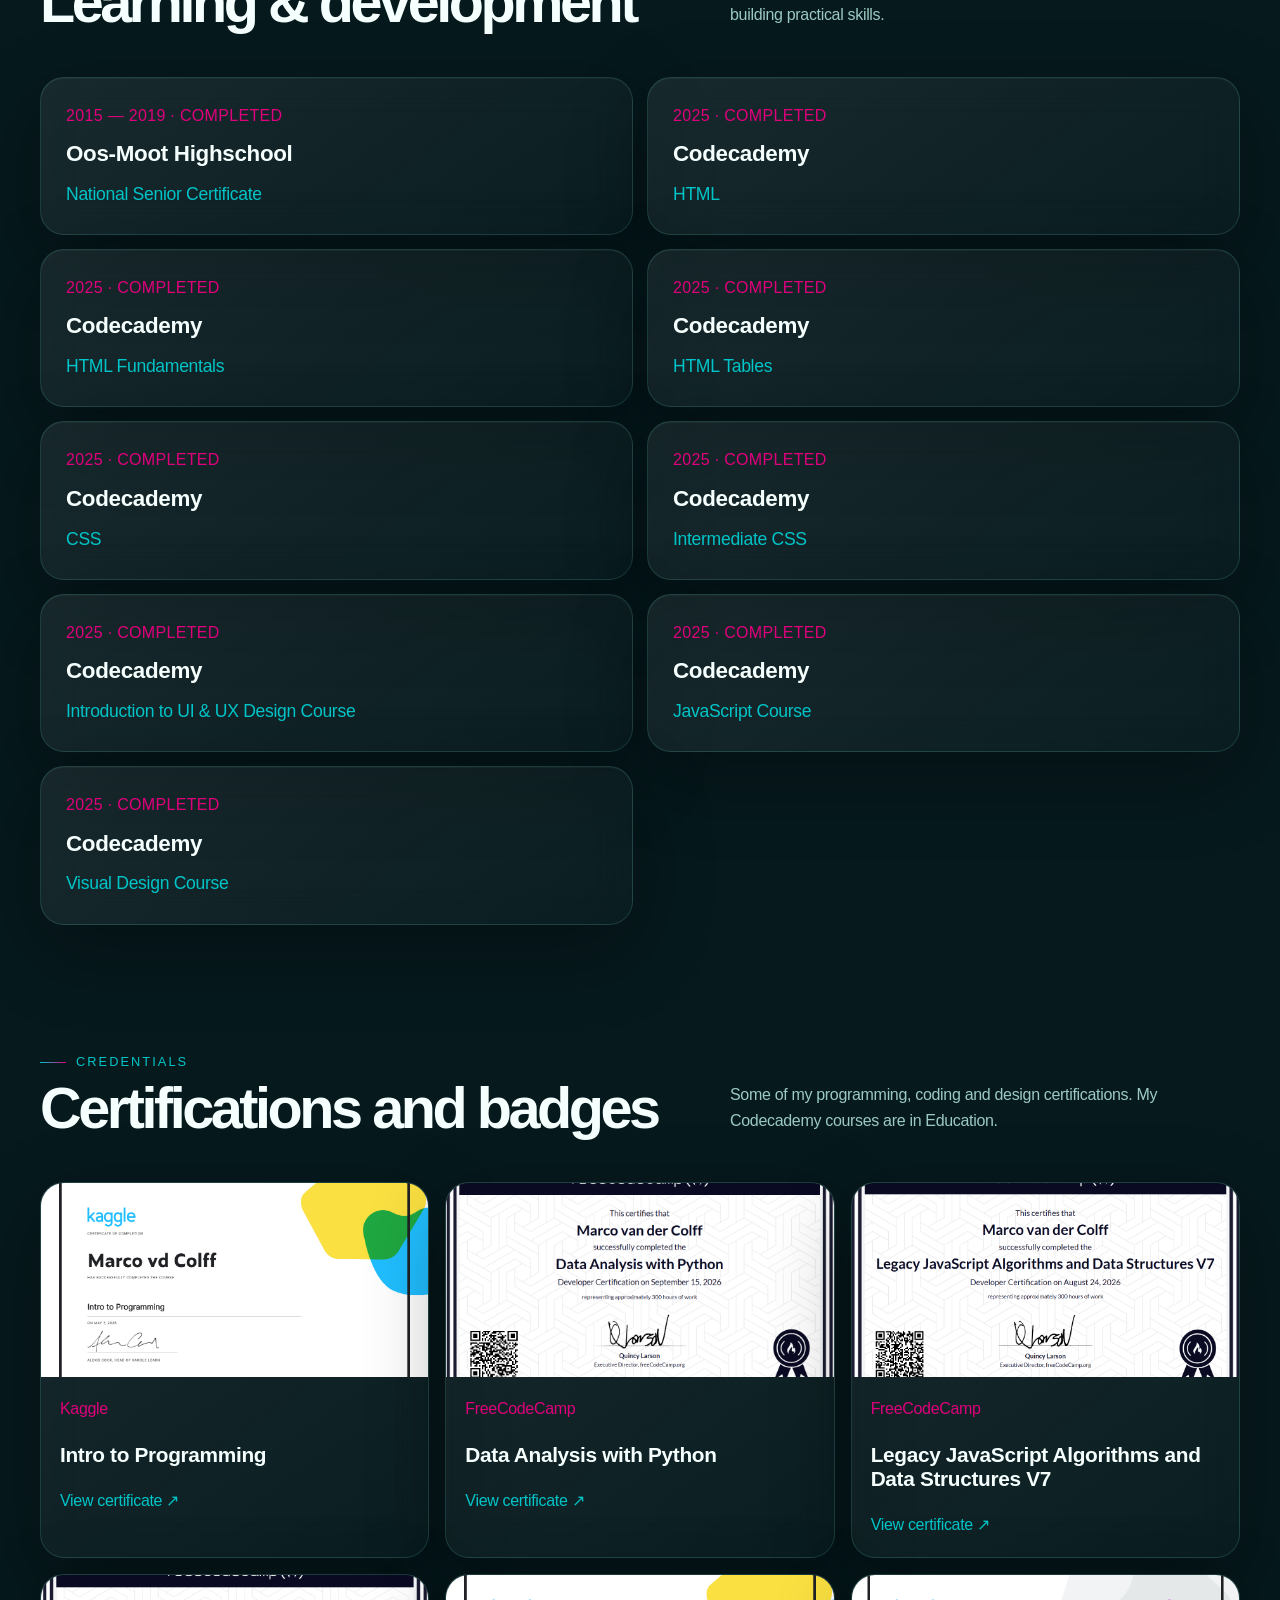
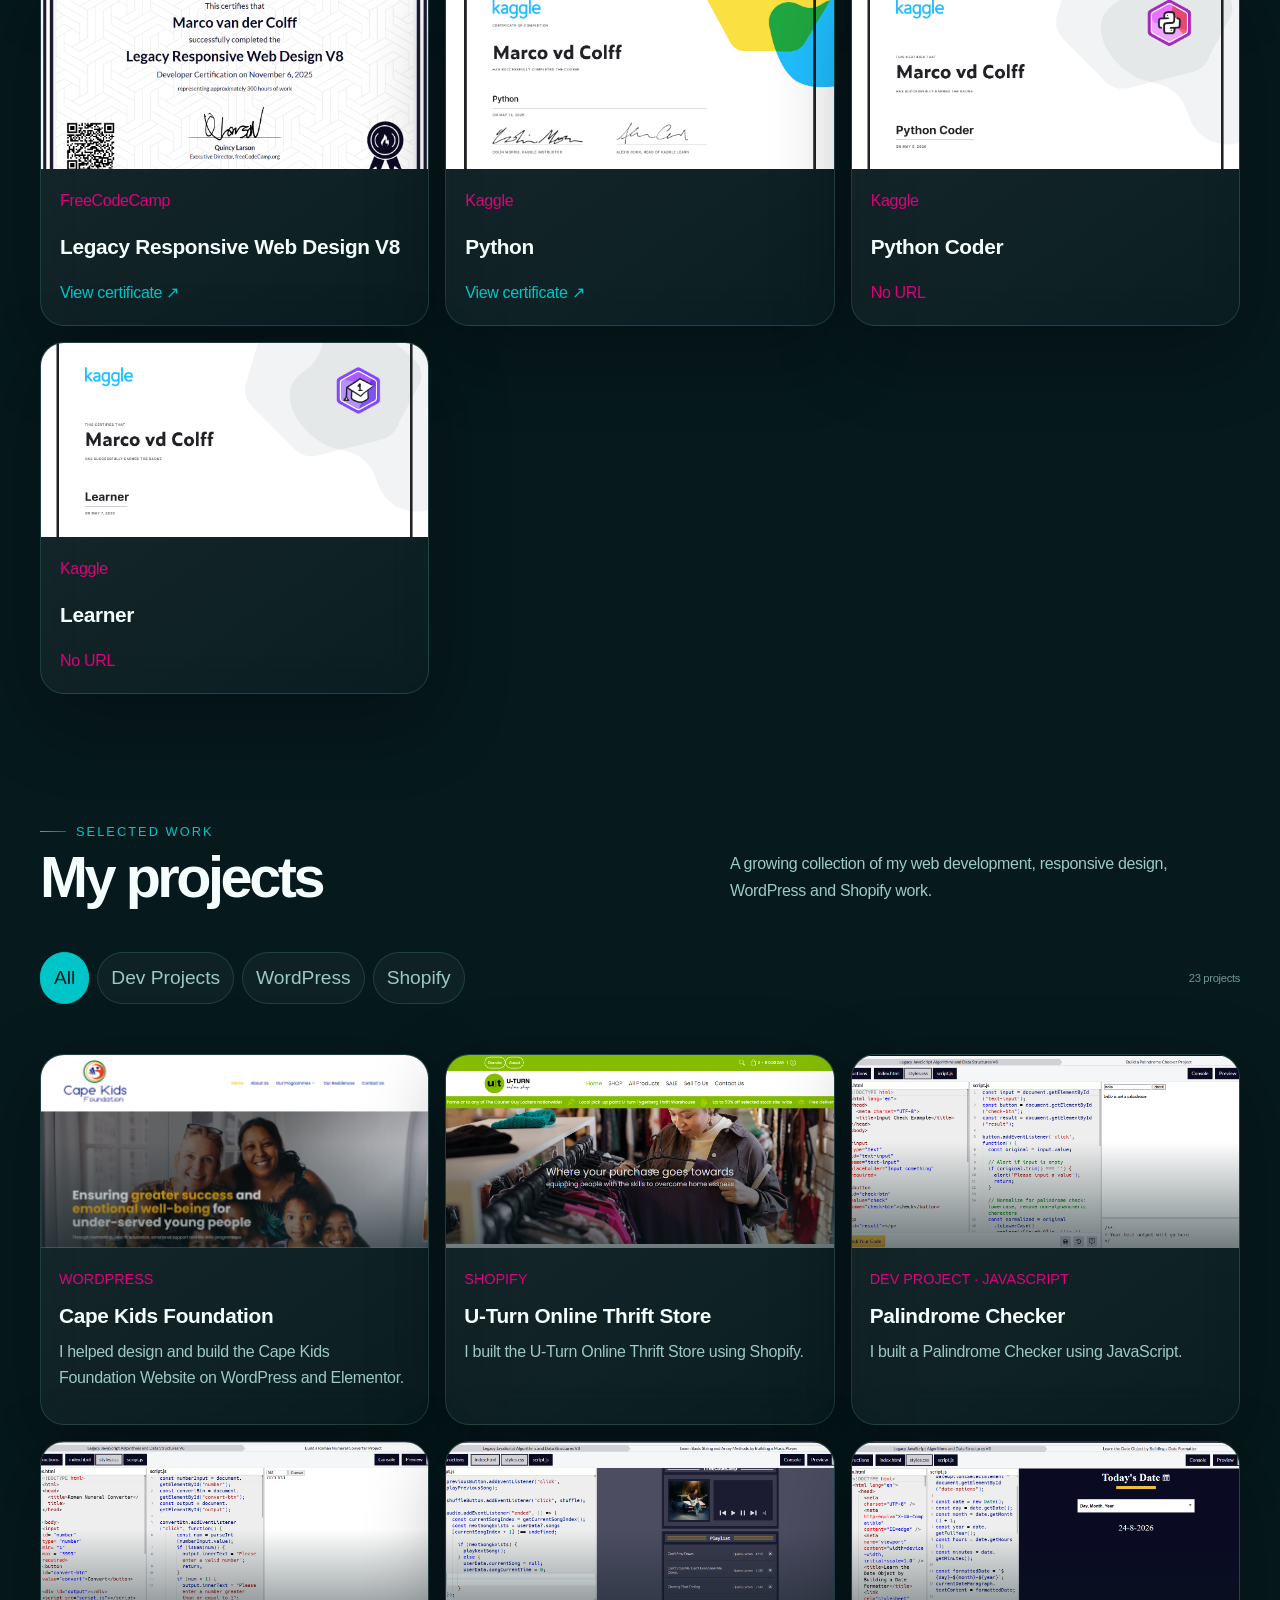
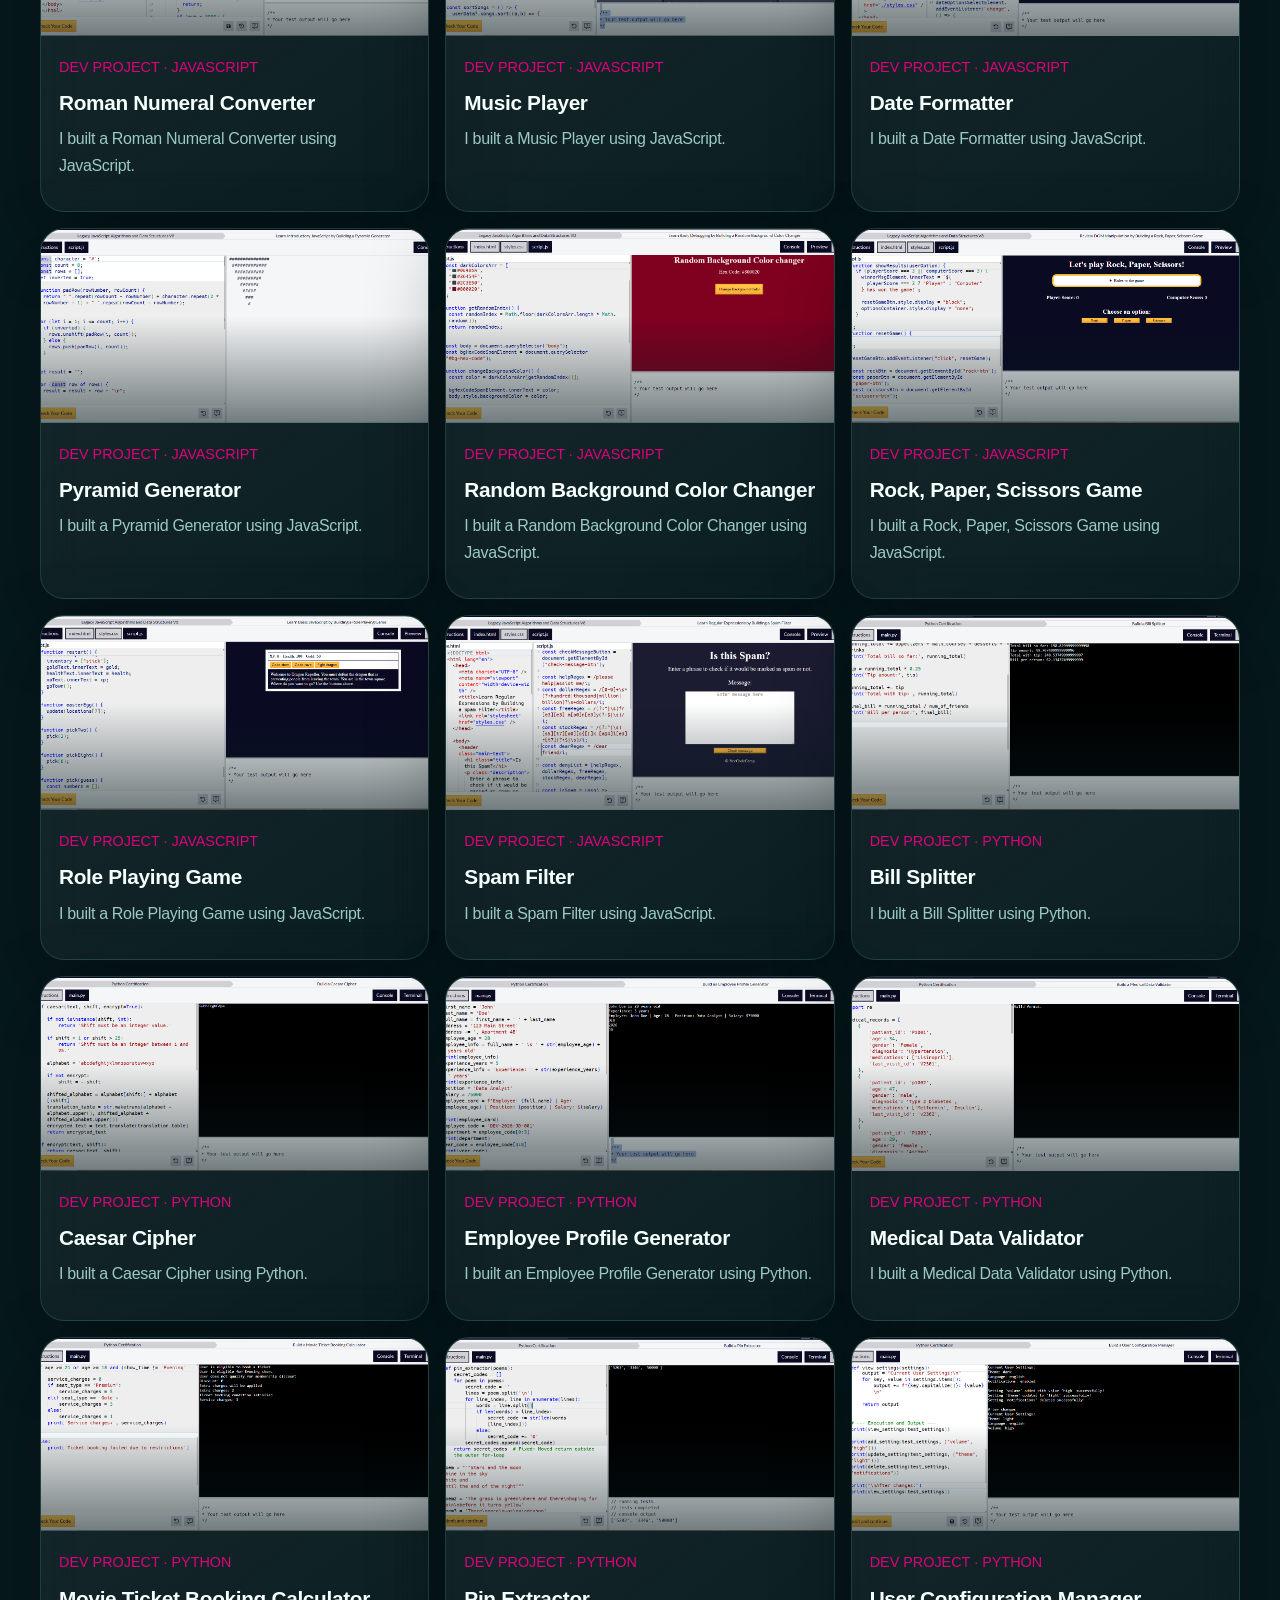
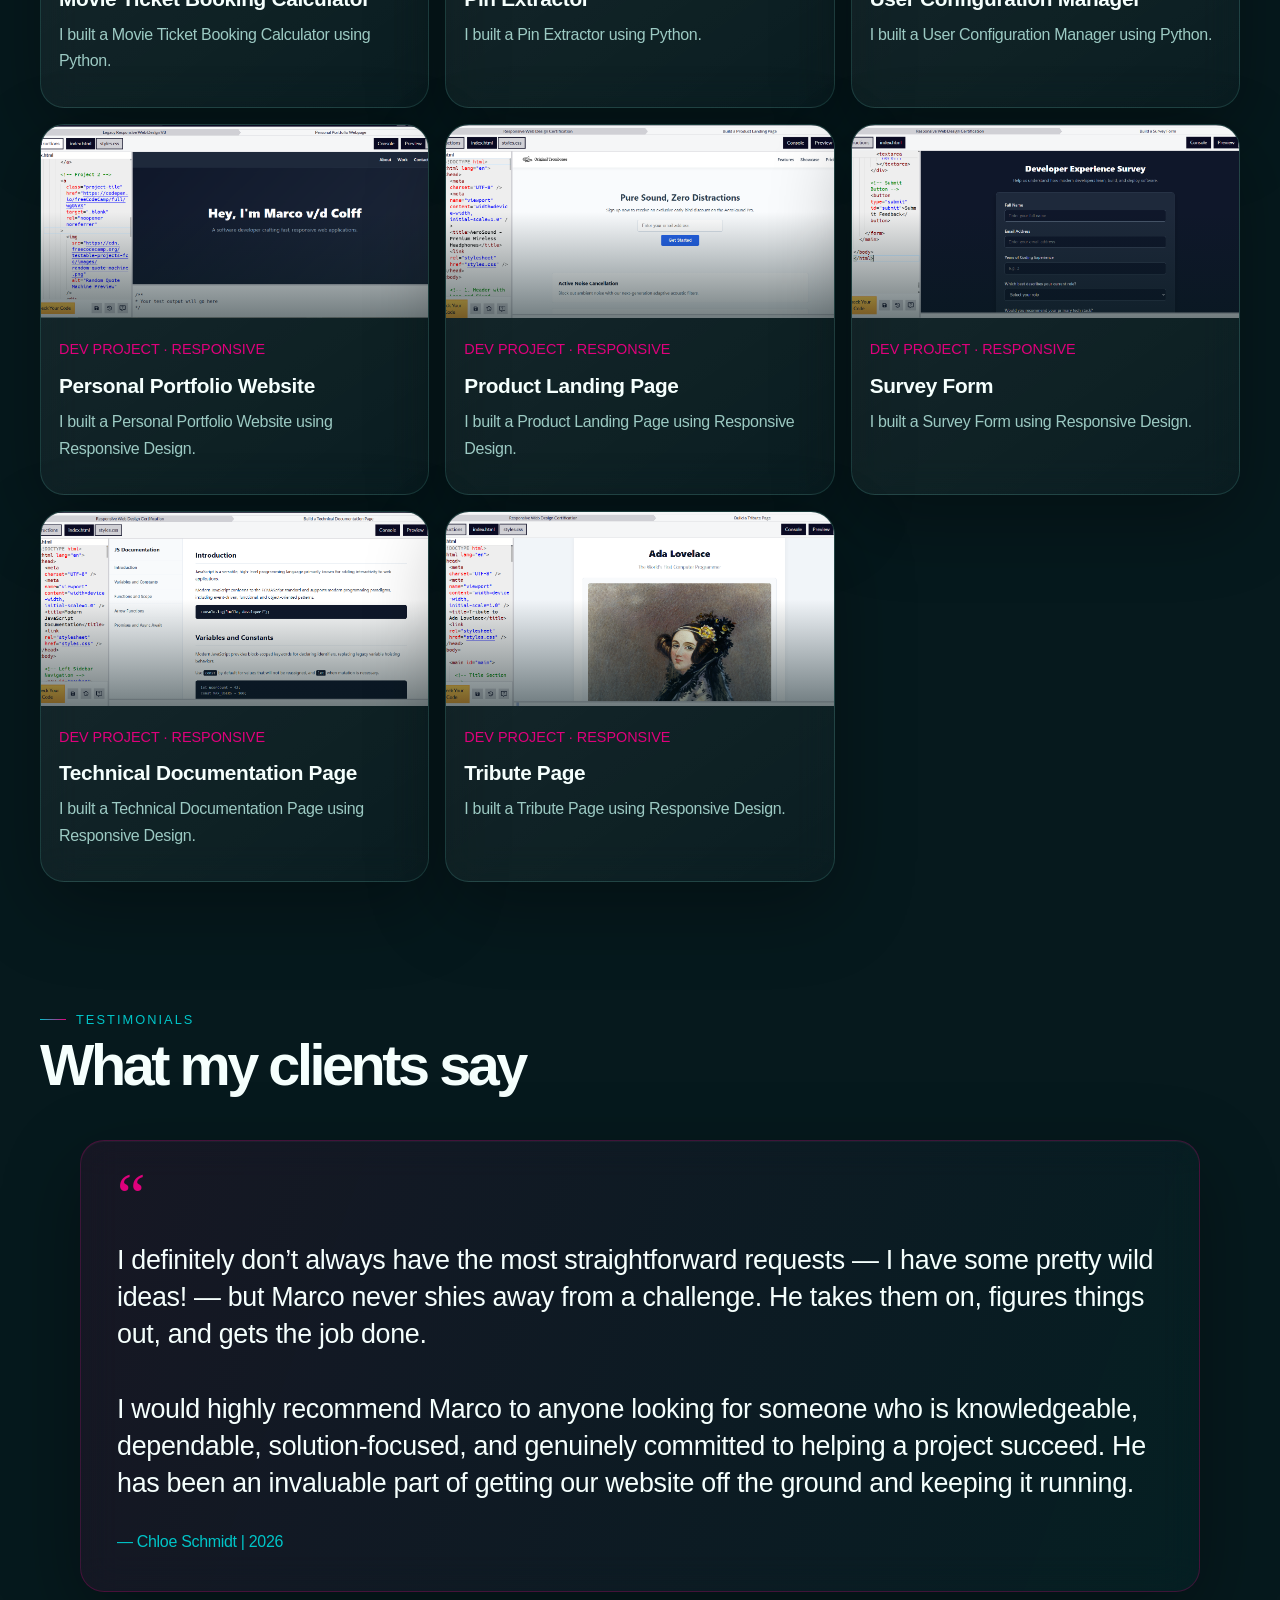
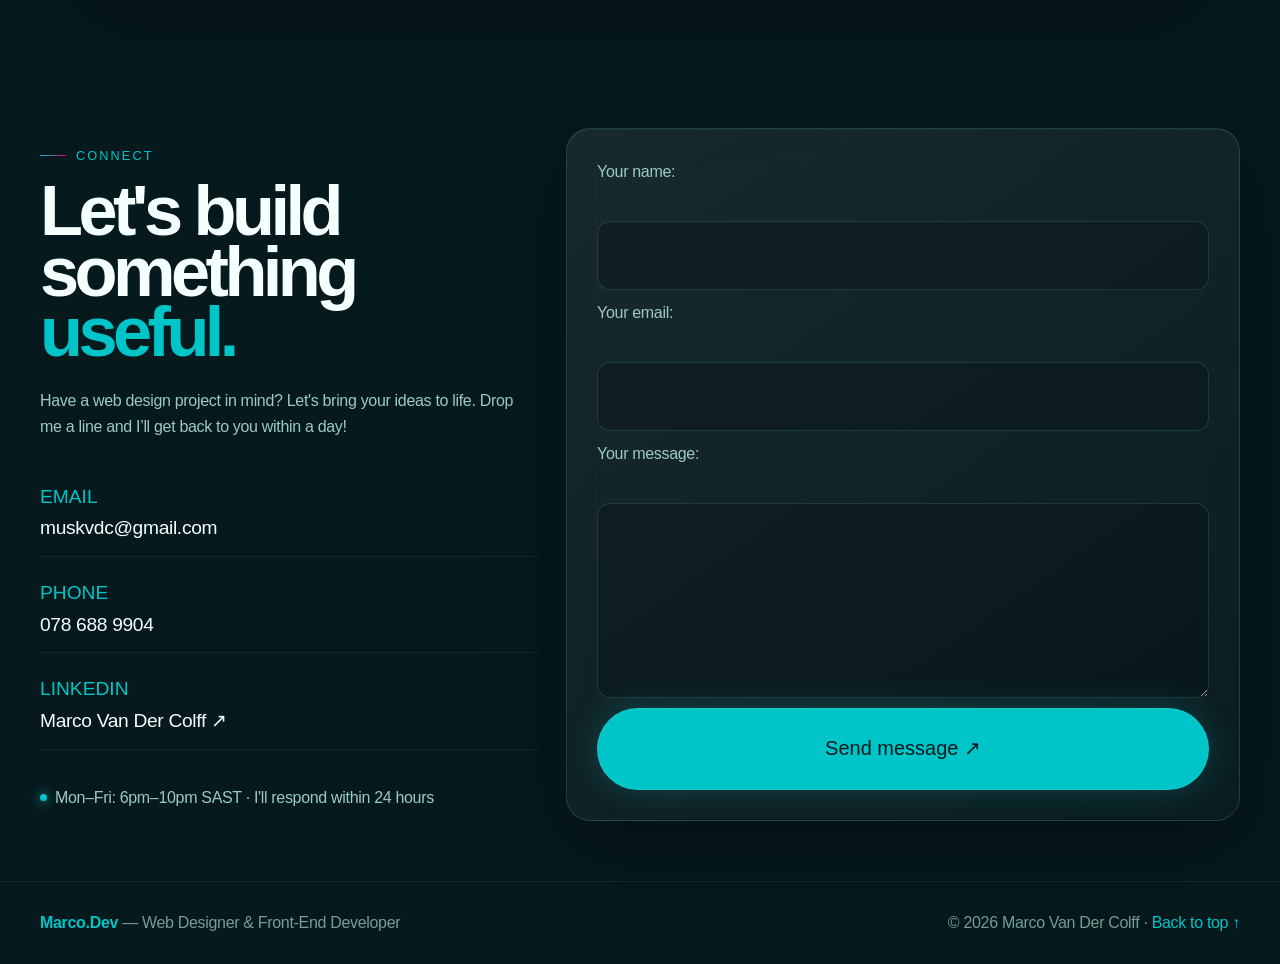
==== commit 9c2ab5d7: "certifications updated" ====
--- a/index.html
+++ b/index.html
@@ -117,7 +117,7 @@
                             </span>
                             <span>
                                 <strong>
-                                    6+ certifications
+                                    5+ certifications
                                 </strong>
                             </span>
                         </div>
